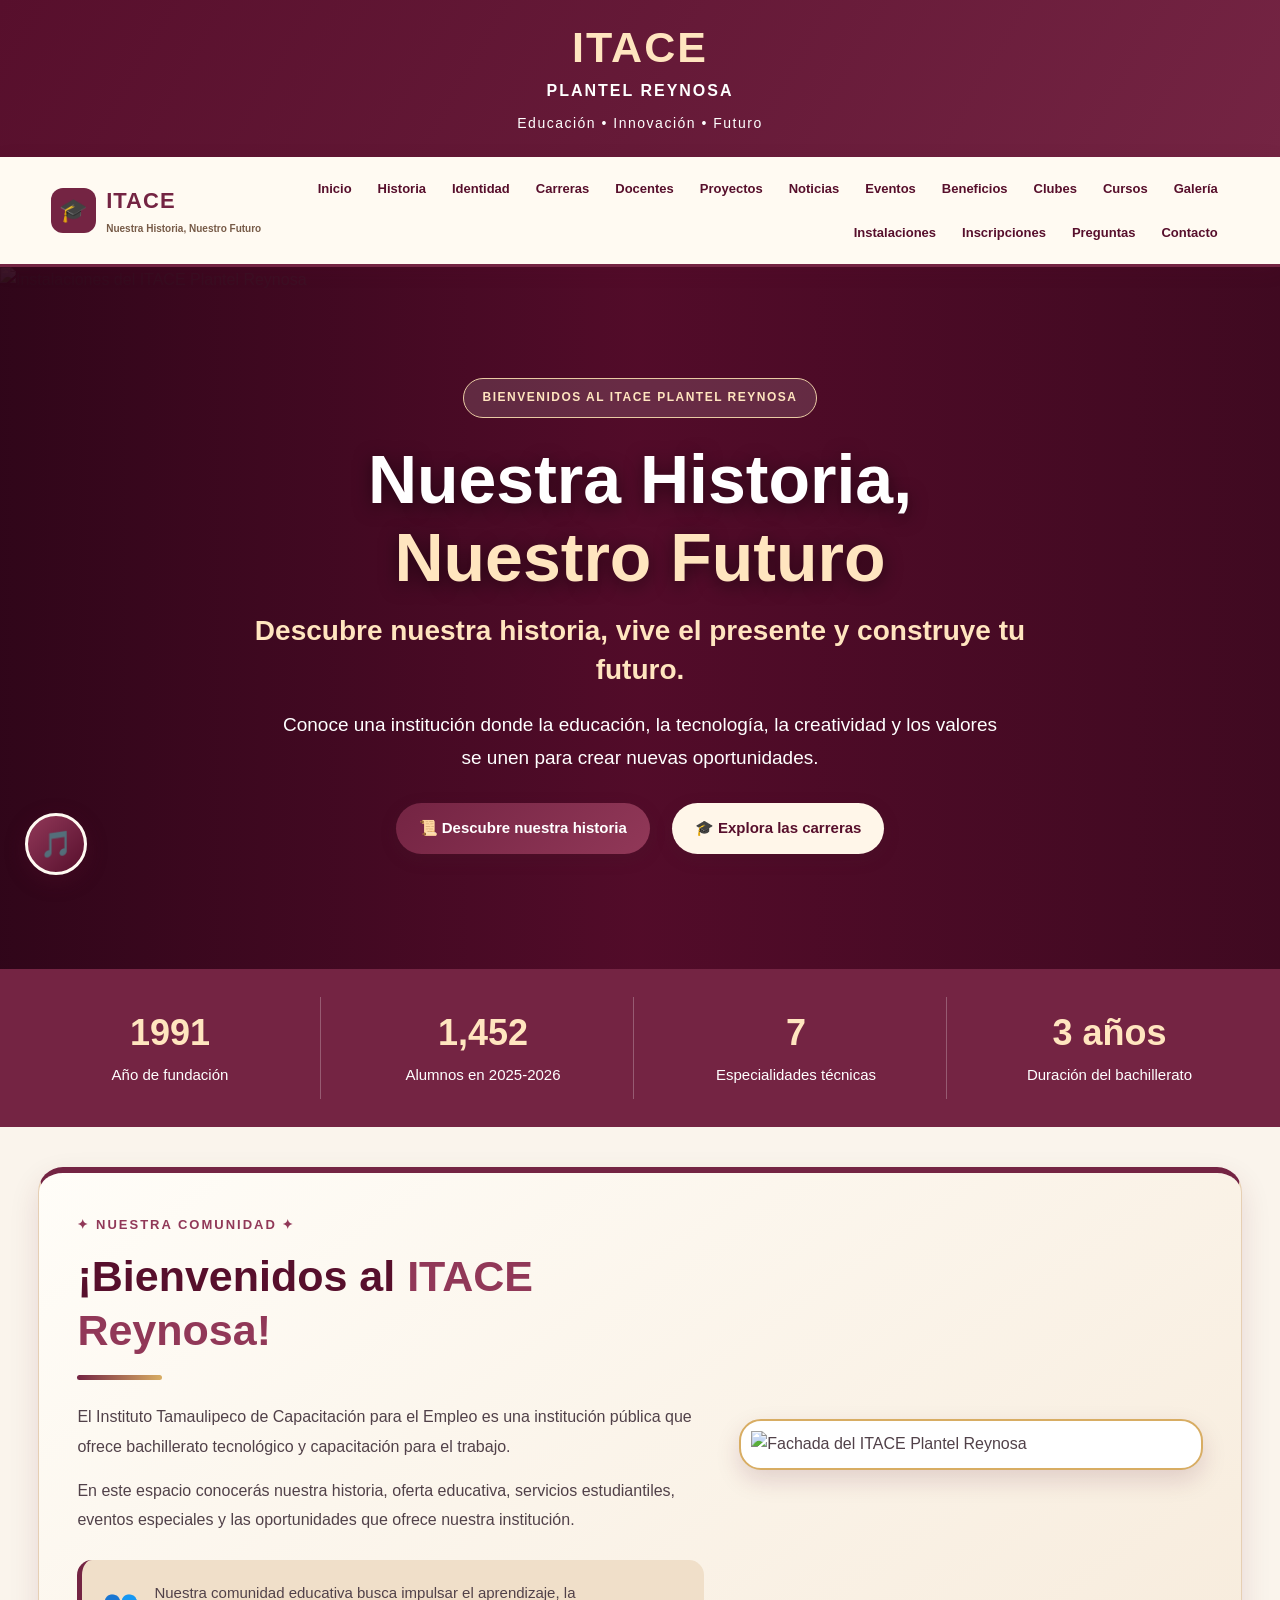
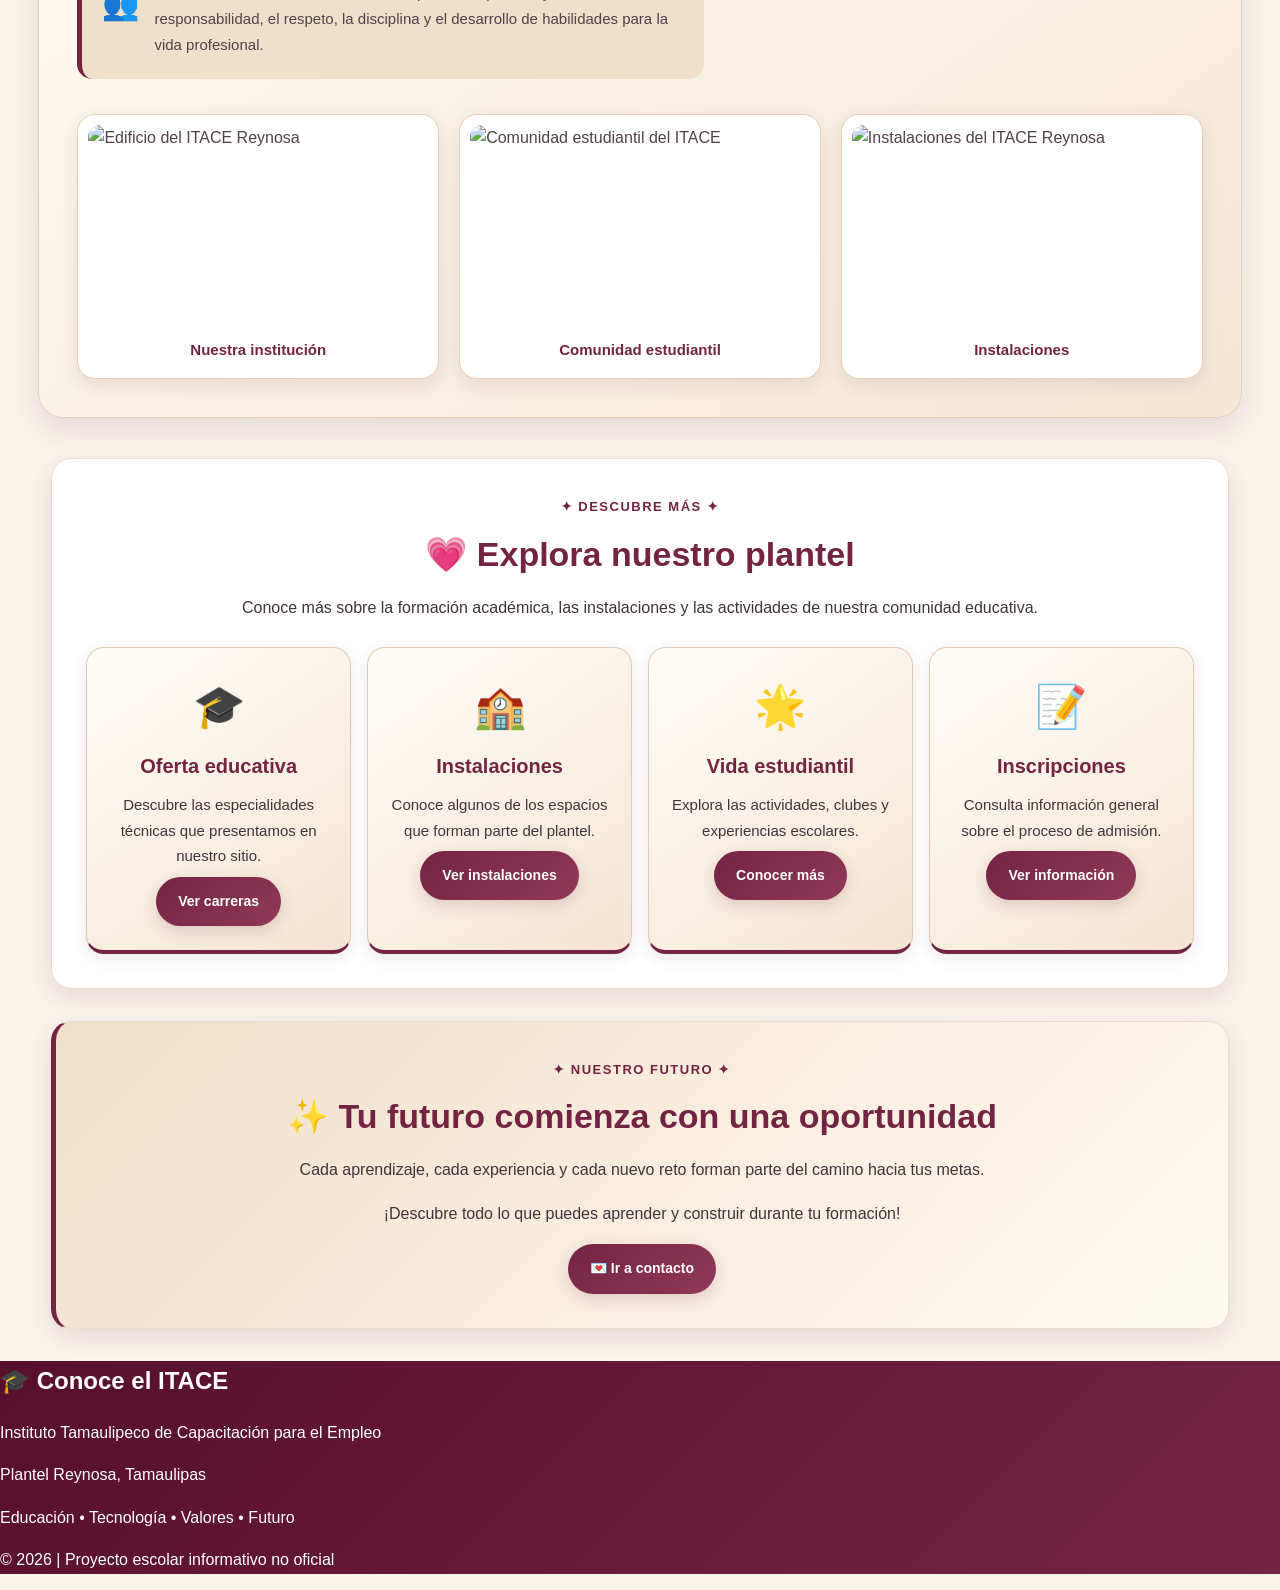
==== index.html @ c3267d60 "Se agregaron noticias actuales como exhibicion de la banda de guerra y danza,se agregaron en tarjera" ====
<!DOCTYPE html>
<html lang="es">

<head>
    <meta charset="UTF-8">
    <meta name="viewport" content="width=device-width, initial-scale=1.0">
    <title>Inicio | ITACE Plantel Reynosa</title>
    <link rel="stylesheet" href="css/style.css">
</head>

<body>

<!-- ENCABEZADO -->
<header class="encabezado">
    <div class="marca">
        <span class="logo-texto">ITACE</span>
        <span>PLANTEL REYNOSA</span>
    </div>

    <p>Educación • Innovación • Futuro</p>
</header>

<!-- MENÚ DE NAVEGACIÓN -->
<nav class="menu-principal" aria-label="Menú principal">

    <a href="index.html#inicio" class="marca-itace">
        <span class="marca-icono">🎓</span>
        <span class="marca-texto">
            <strong>ITACE</strong>
            <small>Nuestra Historia, Nuestro Futuro</small>
        </span>
    </a>

    <button
        class="menu-hamburguesa"
        id="menuHamburguesa"
        type="button"
        aria-label="Abrir menú"
        aria-controls="enlacesMenu"
        aria-expanded="false">
        ☰
    </button>

    <div class="enlaces-menu" id="enlacesMenu">
        <a href="index.html#inicio">Inicio</a>
        <a href="paginas/conocenos.html#historia">Historia</a>
        <a href="paginas/identidad.html#identidad">Identidad</a>
        <a href="paginas/oferta-educativa.html#carreras">Carreras</a>
        <a href="paginas/docentes.html#docentes">Docentes</a>
        <a href="paginas/proyectos.html#proyectos">Proyectos</a>
        <a href="paginas/noticias.html#noticias">Noticias</a>
        <a href="paginas/eventos.html#eventos">Eventos</a>
        <a href="paginas/vida-estudiantil.html#beneficios">Beneficios</a>
        <a href="paginas/vida-estudiantil.html#clubes">Clubes</a>
        <a href="paginas/vida-estudiantil.html#cursos">Cursos</a>
        <a href="paginas/galeria.html#galeria">Galería</a>
        <a href="paginas/instalaciones.html#instalaciones">Instalaciones</a>
        <a href="paginas/admisiones.html#inscripciones">Inscripciones</a>
        <a href="paginas/preguntas.html#preguntas">Preguntas</a>
        <a href="paginas/contacto.html#contacto">Contacto</a>
    </div>
</nav>

<main>

<!-- PORTADA PRINCIPAL -->
<section class="portada" id="inicio">

    <img
        src="img/foto1.jpg"
        alt="Instalaciones del ITACE Plantel Reynosa"
        class="imagen-portada">

    <div class="portada-contenido">

        <span class="etiqueta">
            BIENVENIDOS AL ITACE PLANTEL REYNOSA
        </span>

        <h1>
            Nuestra Historia,
            <span>Nuestro Futuro</span>
        </h1>

        <h2>
            Descubre nuestra historia, vive el presente
            y construye tu futuro.
        </h2>

        <p>
            Conoce una institución donde la educación,
            la tecnología, la creatividad y los valores
            se unen para crear nuevas oportunidades.
        </p>

        <div class="botones-portada">
            <a
                href="paginas/conocenos.html#historia"
                class="boton">
                📜 Descubre nuestra historia
            </a>

            <a
                href="paginas/oferta-educativa.html#carreras"
                class="boton boton-claro">
                🎓 Explora las carreras
            </a>
        </div>

    </div>
</section>

<!-- ESTADÍSTICAS -->
<div class="estadisticas">

    <div>
        <h2>1991</h2>
        <p>Año de fundación</p>
    </div>

    <div>
        <h2>1,452</h2>
        <p>Alumnos en 2025-2026</p>
    </div>

    <div>
        <h2>7</h2>
        <p>Especialidades técnicas</p>
    </div>

    <div>
        <h2>3 años</h2>
        <p>Duración del bachillerato</p>
    </div>

</div>

<!-- BIENVENIDA -->
<section class="bienvenida-itace" id="bienvenida">

    <div class="bienvenida-contenedor">

        <div class="bienvenida-texto">

            <span class="bienvenida-etiqueta">
                ✦ NUESTRA COMUNIDAD ✦
            </span>

            <h2>
                ¡Bienvenidos al
                <span>ITACE Reynosa!</span>
            </h2>

            <div class="bienvenida-linea"></div>

            <p>
                El Instituto Tamaulipeco de Capacitación
                para el Empleo es una institución pública
                que ofrece bachillerato tecnológico y
                capacitación para el trabajo.
            </p>

            <p>
                En este espacio conocerás nuestra historia,
                oferta educativa, servicios estudiantiles,
                eventos especiales y las oportunidades
                que ofrece nuestra institución.
            </p>

            <div class="bienvenida-mensaje">
                <span class="bienvenida-icono">👥</span>

                <p>
                    Nuestra comunidad educativa busca impulsar
                    el aprendizaje, la responsabilidad, el respeto,
                    la disciplina y el desarrollo de habilidades
                    para la vida profesional.
                </p>
            </div>

        </div>

        <div class="bienvenida-imagen-principal">
            <img
                src="img/itace-fachada.jpg"
                alt="Fachada del ITACE Plantel Reynosa">
        </div>

    </div>

    <!-- GALERÍA DE BIENVENIDA -->
    <div class="bienvenida-galeria">

        <div class="bienvenida-foto">
            <img
                src="img/itace-fachada.jpg"
                alt="Edificio del ITACE Reynosa">

            <span>Nuestra institución</span>
        </div>

        <div class="bienvenida-foto">
            <img
                src="img/itace-comunidad.jpg"
                alt="Comunidad estudiantil del ITACE">

            <span>Comunidad estudiantil</span>
        </div>

        <div class="bienvenida-foto">
            <img
                src="img/itace-instalaciones.jpg"
                alt="Instalaciones del ITACE Reynosa">

            <span>Instalaciones</span>
        </div>

    </div>

</section>

<!-- EXPLORA EL ITACE -->
<section class="seccion inicio-explorar" id="explorar">

    <span class="subtitulo">
        ✦ DESCUBRE MÁS ✦
    </span>

    <h2>💗 Explora nuestro plantel</h2>

    <p>
        Conoce más sobre la formación académica,
        las instalaciones y las actividades
        de nuestra comunidad educativa.
    </p>

    <div class="inicio-explorar-grid">

        <!-- OFERTA EDUCATIVA -->
        <article class="inicio-explorar-card">

            <div class="inicio-explorar-icono">🎓</div>

            <h3>Oferta educativa</h3>

            <p>
                Descubre las especialidades técnicas
                que presentamos en nuestro sitio.
            </p>

            <a
                href="paginas/oferta-educativa.html#carreras"
                class="boton-principal">
                Ver carreras
            </a>

        </article>

        <!-- INSTALACIONES -->
        <article class="inicio-explorar-card">

            <div class="inicio-explorar-icono">🏫</div>

            <h3>Instalaciones</h3>

            <p>
                Conoce algunos de los espacios
                que forman parte del plantel.
            </p>

            <a
                href="paginas/instalaciones.html#instalaciones"
                class="boton-principal">
                Ver instalaciones
            </a>

        </article>

        <!-- VIDA ESTUDIANTIL -->
        <article class="inicio-explorar-card">

            <div class="inicio-explorar-icono">🌟</div>

            <h3>Vida estudiantil</h3>

            <p>
                Explora las actividades,
                clubes y experiencias escolares.
            </p>

            <a
                href="paginas/vida-estudiantil.html#clubes"
                class="boton-principal">
                Conocer más
            </a>

        </article>

        <!-- INSCRIPCIONES -->
        <article class="inicio-explorar-card">

            <div class="inicio-explorar-icono">📝</div>

            <h3>Inscripciones</h3>

            <p>
                Consulta información general
                sobre el proceso de admisión.
            </p>

            <a
                href="paginas/admisiones.html#inscripciones"
                class="boton-principal">
                Ver información
            </a>

        </article>

    </div>
</section>

<!-- MENSAJE FINAL -->
<section class="seccion inicio-mensaje">

    <span class="subtitulo">
        ✦ NUESTRO FUTURO ✦
    </span>

    <h2>✨ Tu futuro comienza con una oportunidad</h2>

    <p>
        Cada aprendizaje, cada experiencia
        y cada nuevo reto forman parte
        del camino hacia tus metas.
    </p>

    <p>
        ¡Descubre todo lo que puedes aprender
        y construir durante tu formación!
    </p>

    <a
        href="paginas/contacto.html#contacto"
        class="boton-principal">
        💌 Ir a contacto
    </a>

</section>

</main>

<!-- PIE DE PÁGINA -->
<footer>

    <h2>🎓 Conoce el ITACE</h2>

    <p>
        Instituto Tamaulipeco de Capacitación
        para el Empleo
    </p>

    <p>Plantel Reynosa, Tamaulipas</p>

    <p>Educación • Tecnología • Valores • Futuro</p>

    <p>
        © 2026 | Proyecto escolar informativo no oficial
    </p>

</footer>

<!-- BOTÓN PARA VOLVER ARRIBA -->
<button
    id="volverArriba"
    class="oculto"
    type="button"
    aria-label="Volver al inicio de la página"
    title="Volver arriba">
    ↑
</button>

<!-- JAVASCRIPT -->
<script src="js/script.js" defer></script>


<!-- =====================================
     BOTÓN DE MÚSICA
===================================== -->

<div class="reproductor-itace">

    <audio id="musicaFondo" loop>
        <source src="audio/musica-itace.mp3" type="audio/mpeg">
        Tu navegador no soporta audio.
    </audio>

    <button
        id="botonMusica"
        class="boton-musica"
        type="button"
        aria-label="Reproducir música"
        aria-pressed="false"
        title="Reproducir música">
        🎵
    </button>

</div>
</body>
</html>
---- css/style.css ----
/* ==========================================
   1. COLORES Y CONFIGURACIÓN GENERAL
========================================== */
:root {
    --guinda: #742443;
    --guinda-oscuro: #570f2c;
    --guinda-claro: #913858;
    --beige: #f0dfc9;
    --beige-claro: #fff6e9;
    --crema: #fffaf2;
    /* Variables conservadas por compatibilidad */
    --rosa: #913858;
    --rosa-claro: #fff6e9;
    --dorado: #d8ad63;
    --fondo: #faf4ec;
    --texto: #40343a;
    --texto-suave: #594b50;
    --blanco: #ffffff;
    --sombra: 0 8px 24px #570f2c1f;
    --radio: 20px;
}
*,
*::before,
*::after {
    box-sizing: border-box;
}
html {
    scroll-behavior: smooth;
    scroll-padding-top: 100px;
}
body {
    margin: 0;
    font-family: "Segoe UI", Arial, sans-serif;
    background: var(--fondo);
    color: var(--texto);
    overflow-x: hidden;
    line-height: 1.65;
}
img,
video,
iframe {
    max-width: 100%;
}
img {
    height: auto;
}
a {
    transition: 0.3s ease;
}
button,
input,
select,
textarea {
    font-family: inherit;
}
a:focus-visible,
button:focus-visible,
input:focus-visible {
    outline: 3px solid var(--guinda-claro);
    outline-offset: 3px;
}
/* ==========================================
   2. ENCABEZADO PRINCIPAL
========================================= */
.encabezado {
    padding: 22px 20px;
    background: linear-gradient(
        120deg,
        var(--guinda-oscuro),
        var(--guinda)
    );
    color: var(--blanco);
    text-align: center;
}
.marca {
    display: flex;
    flex-direction: column;
    align-items: center;
    gap: 4px;
    font-weight: bold;
    letter-spacing: 2px;
}
.logo-texto {
    color: #ffe5bf;
    font-size: clamp(34px, 4vw, 43px);
    line-height: 1.2;
}
.encabezado p {
    margin: 8px 0 0;
    color: #ffffff;
    font-size: 14px;
    letter-spacing: 1.5px;
}
/* ==========================================
   3. MENÚ DE NAVEGACIÓN
========================================== */
.menu-principal {
    position: sticky;
    top: 0;
    z-index: 1000;
    display: flex;
    align-items: center;
    justify-content: space-between;
    gap: 18px;
    width: 100%;
    padding: 12px 4%;
    background: #fffaf2fa;
    border-bottom: 3px solid var(--guinda);
    box-shadow: 0 4px 18px #570f2c1f;
}
/* ==========================================
   4. LOGOTIPO Y NOMBRE DEL PLANTEL
========================================== */
.marca-itace {
    display: flex;
    align-items: center;
    gap: 10px;
    flex-shrink: 0;
    text-decoration: none;
}
.marca-icono {
    display: flex;
    align-items: center;
    justify-content: center;
    width: 45px;
    height: 45px;
    background: var(--guinda);
    border-radius: 12px;
    color: white;
    font-size: 23px;
}
.marca-texto {
    display: flex;
    flex-direction: column;
    gap: 2px;
}
.marca-texto strong {
    color: var(--guinda);
    font-size: 22px;
    letter-spacing: 1px;
}
.marca-texto small {
    color: #775b48;
    font-size: 10px;
    font-weight: bold;
}
/* ==========================================
   5. ENLACES DEL MENÚ
========================================== */
.enlaces-menu {
    display: flex;
    align-items: center;
    justify-content: flex-end;
    flex-wrap: wrap;
    gap: 4px;
}
.enlaces-menu a {
    display: inline-block;
    padding: 9px 11px;
    color: var(--guinda-oscuro);
    font-size: 13px;
    font-weight: 600;
    text-decoration: none;
    border-radius: 25px;
    transition:
        background 0.3s ease,
        color 0.3s ease,
        transform 0.3s ease;
}
.enlaces-menu a:hover,
.enlaces-menu a:focus-visible {
    background: var(--guinda);
    color: white;
    transform: translateY(-2px);
}
/* ==========================================
   6. BOTÓN HAMBURGUESA
========================================== */
.menu-hamburguesa {
    display: none;
    padding: 10px 14px;
    background: var(--guinda);
    color: white;
    border: none;
    border-radius: 10px;
    font-size: 24px;
    cursor: pointer;
}
.menu-hamburguesa:hover {
    background: var(--guinda-oscuro);
}
/* ==========================================
   7. PORTADA PRINCIPAL
========================================== */
.portada {
    position: relative;
    display: flex;
    align-items: center;
    justify-content: center;
    width: 100%;
    min-height: 78vh;
    padding: 75px 25px;
    background: var(--guinda-oscuro);
    overflow: hidden;
}
/* IMAGEN DE FONDO */
.portada .imagen-portada {
    position: absolute;
    inset: 0;
    width: 100%;
    height: 100%;
    object-fit: cover;
    object-position: center;
    filter: brightness(0.85);
    transition: transform 6s ease;
}
.portada:hover .imagen-portada {
    transform: scale(1.04);
}
/* CAPA OSCURA PARA LEER LOS TEXTOS */
.portada::after {
    content: "";
    position: absolute;
    inset: 0;
    z-index: 1;
    background: linear-gradient(
        90deg,
        #2d0518eb,
        #500a28b8,
        #2d05188c
    );
}
/* CONTENIDO DE LA PORTADA */
.portada .portada-contenido {
    position: relative;
    z-index: 2;
    width: 100%;
    max-width: 950px;
    margin: 0 auto;
    text-align: center;
    color: white;
}
/* ETIQUETA DE BIENVENIDA */
.portada .etiqueta {
    display: inline-block;
    padding: 9px 19px;
    background: #ffffff21;
    color: #ffe5bf;
    border: 1px solid #e9cba4;
    border-radius: 25px;
    font-size: 12px;
    font-weight: bold;
    letter-spacing: 1.5px;
}
/* TÍTULO PRINCIPAL */
.portada h1 {
    max-width: 900px;
    margin: 22px auto 15px;
    color: white;
    font-size: clamp(34px, 5.5vw, 68px);
    line-height: 1.15;
    text-shadow: 0 4px 18px #00000080;
}
.portada h1 span {
    display: block;
    color: #ffe5bf;
}
/* SUBTÍTULO */
.portada h2 {
    max-width: 780px;
    margin: 12px auto 18px;
    color: #ffe5bf;
    font-size: clamp(19px, 2.5vw, 28px);
    line-height: 1.4;
}
/* DESCRIPCIÓN */
.portada p {
    max-width: 720px;
    margin: 0 auto 25px;
    color: #ffffff;
    font-size: clamp(16px, 1.6vw, 19px);
    line-height: 1.75;
}
/* ==========================================
   8. BOTONES DE LA PORTADA
========================================== */
.botones-portada {
    display: flex;
    align-items: center;
    justify-content: center;
    flex-wrap: wrap;
    gap: 14px;
}
.boton {
    display: inline-block;
    padding: 13px 23px;
    margin: 4px;
    background: linear-gradient(
        135deg,
        var(--guinda),
        var(--guinda-claro)
    );
    color: white;
    font-size: 15px;
    font-weight: bold;
    text-decoration: none;
    border-radius: 30px;
    box-shadow: 0 5px 15px #491a2a40;
    transition: 0.3s ease;
}
.boton:hover {
    transform: translateY(-4px);
    box-shadow: 0 9px 22px #491a2a59;
}
/* BOTÓN CLARO */
.boton-claro {
    background: var(--beige-claro);
    color: var(--guinda-oscuro);
}
.boton-claro:hover {
    background: #f0dfc9;
}
/* BOTÓN OSCURO */
.boton-oscuro {
    background: var(--guinda-oscuro);
    color: white;
}
/* ==========================================
   9. BOTÓN PRINCIPAL DE OTRAS PÁGINAS
========================================== */
.boton-principal {
    display: inline-flex;
    align-items: center;
    justify-content: center;
    gap: 8px;
    padding: 13px 22px;
    background: linear-gradient(
        135deg,
        var(--guinda),
        var(--guinda-claro)
    );
    color: white;
    font-size: 14px;
    font-weight: bold;
    text-decoration: none;
    border: none;
    border-radius: 28px;
    cursor: pointer;
    box-shadow: 0 5px 15px #7424432e;
    transition: 0.3s ease;
}
.boton-principal:hover {
    background: var(--guinda-oscuro);
    color: white;
    transform: translateY(-3px);
}
/* ==========================================
   10. ESTADÍSTICAS DEL PLANTEL
========================================== */
.estadisticas {
    display: grid;
    grid-template-columns: repeat(4, minmax(0, 1fr));
    gap: 12px;
    padding: 28px 20px;
    background: var(--guinda);
    color: white;
    text-align: center;
}
.estadisticas > div {
    padding: 12px 16px;
    border-right: 1px solid #ffffff40;
}
.estadisticas > div:last-child {
    border-right: none;
}
.estadisticas h2 {
    margin: 0 0 5px;
    color: #ffe5bf;
    font-size: 36px;
}
.estadisticas p {
    margin: 0;
    color: white;
    font-size: 15px;
    line-height: 1.6;
}
/* ==========================================
   11. DISEÑO GENERAL DE SECCIONES
========================================== */
.seccion {
    width: 92%;
    max-width: 1200px;
    margin: 32px auto;
    padding: 34px;
    background: white;
    border: 1px solid #ebdccb;
    border-radius: var(--radio);
    box-shadow: var(--sombra);
    scroll-margin-top: 110px;
}
.seccion h2 {
    margin: 12px 0 18px;
    color: var(--guinda);
    font-size: clamp(26px, 3vw, 34px);
    line-height: 1.3;
}
.seccion h3 {
    color: var(--guinda-oscuro);
}
.seccion p {
    color: var(--texto);
    font-size: 16px;
    line-height: 1.75;
}
/* ETIQUETAS SUPERIORES */
.subtitulo {
    color: var(--guinda);
    font-size: 13px;
    font-weight: bold;
    letter-spacing: 1.5px;
}
/* ==========================================
   12. SECCIÓN DE BIENVENIDA
========================================== */
.bienvenida {
    border-top: 5px solid var(--guinda);
}
.bienvenida h2 {
    text-align: center;
}
.bienvenida > .subtitulo {
    display: block;
    text-align: center;
}
.bienvenida > p {
    max-width: 950px;
    margin: 12px auto;
}

/* ==========================================
   BIENVENIDA ITACE REYNOSA
   DISEÑO CORREGIDO SEGÚN HTML
========================================== */
/* CONTENEDOR PRINCIPAL */
.bienvenida-itace {
    width: 94%;
    max-width: 1250px;
    margin: 40px auto;
    padding: 38px;
    background: linear-gradient(
        145deg,
        #fffdf8,
        #f5e7d5
    );
    border: 1px solid #e6cfb3;
    border-top: 6px solid #742443;
    border-radius: 25px;
    box-shadow: 0 12px 30px #570f2c1f;
}
/* TEXTO E IMAGEN PRINCIPAL */
.bienvenida-contenedor {
    display: grid;
    grid-template-columns: 1.15fr 0.85fr;
    align-items: center;
    gap: 35px;
}
/* COLUMNA DE TEXTO */
.bienvenida-texto {
    min-width: 0;
}
/* ETIQUETA */
.bienvenida-etiqueta {
    display: inline-block;
    margin-bottom: 15px;
    color: #913858;
    font-size: 13px;
    font-weight: bold;
    letter-spacing: 2px;
}
/* TÍTULO */
.bienvenida-texto h2 {
    margin: 0 0 18px;
    color: #570f2c;
    font-size: clamp(29px, 3.5vw, 43px);
    line-height: 1.25;
}
.bienvenida-texto h2 span {
    color: #913858;
}
/* LÍNEA DECORATIVA */
.bienvenida-linea {
    width: 85px;
    height: 5px;
    margin-bottom: 22px;
    background: linear-gradient(
        90deg,
        #742443,
        #d8ad63
    );
    border-radius: 20px;
}
/* PÁRRAFOS */
.bienvenida-texto > p {
    margin: 14px 0;
    color: #514149;
    font-size: 16px;
    line-height: 1.85;
}
/* MENSAJE DE LA COMUNIDAD */
.bienvenida-mensaje {
    display: flex;
    align-items: flex-start;
    gap: 15px;
    margin-top: 25px;
    padding: 20px;
    background: #f0dfc9;
    border-left: 5px solid #742443;
    border-radius: 15px;
}
.bienvenida-icono {
    flex-shrink: 0;
    font-size: 30px;
}
.bienvenida-mensaje p {
    margin: 0;
    color: #514149;
    font-size: 15px;
    line-height: 1.75;
}
/* IMAGEN PRINCIPAL */
.bienvenida-imagen-principal {
    min-width: 0;
    padding: 10px;
    background: white;
    border: 2px solid #d8ad63;
    border-radius: 22px;
    overflow: hidden;
    box-shadow: 0 10px 25px #570f2c26;
}#570f2c26
.bienvenida-imagen-principal img {
    display: block;
    width: 100%;
    height: 390px;
    object-fit: cover;
    border-radius: 14px;
}
/* GALERÍA INFERIOR */
.bienvenida-galeria {
    display: grid;
    grid-template-columns: repeat(3, minmax(0, 1fr));
    gap: 20px;
    margin-top: 35px;
}
/* TARJETAS DE FOTOGRAFÍAS */
.bienvenida-foto {
    min-width: 0;
    padding: 10px;
    background: #ffffff;
    border: 1px solid #e5cfb4;
    border-radius: 18px;
    overflow: hidden;
    box-shadow: 0 6px 18px #570f2c1a;
    transition:#570f2c1a
        transform 0.3s ease,
        box-shadow 0.3s ease;
}
.bienvenida-foto:hover {
    transform: translateY(-5px);
    box-shadow: 0 12px 25px #570f2c2e;
}
/* IMÁGENES DE LA GALERÍA */
.bienvenida-foto img {
    display: block;
    width: 100%;
    height: 200px;
    object-fit: cover;
    border-radius: 12px;
}
/* NOMBRE DE CADA FOTOGRAFÍA */
.bienvenida-foto span {
    display: block;
    padding: 13px 5px 6px;
    color: #742443;
    font-size: 15px;
    font-weight: bold;
    text-align: center;
}
/* TABLETAS */
@media (max-width: 900px) {
    .bienvenida-itace {
        padding: 28px;
    }
    .bienvenida-contenedor {
        grid-template-columns: 1fr;
        gap: 25px;
    }
    .bienvenida-imagen-principal img {
        height: 320px;
    }
    .bienvenida-galeria {
        grid-template-columns: repeat(2, minmax(0, 1fr));
    }
}
/* CELULARES */
@media (max-width: 600px) {
    .bienvenida-itace {
        width: 95%;
        margin: 22px auto;
        padding: 23px 17px;
    }
    .bienvenida-texto h2 {
        font-size: 29px;
    }
    .bienvenida-texto > p {
        font-size: 15px;
    }
    .bienvenida-mensaje {
        padding: 15px;
    }
    .bienvenida-imagen-principal img {
        height: 240px;
    }
   .bienvenida-galeria {
        grid-template-columns: 1fr;
        gap: 16px;
    }
    .bienvenida-foto img {
        height: 220px;
    }
}
@media (prefers-reduced-motion: reduce) {
    .bienvenida-foto {
        transition: none;
    }
    .bienvenida-foto:hover {
        transform: none;
    }
}
/* ==========================================
   13. GALERÍA DE BIENVENIDA
========================================== */
.galeria {
    display: grid;
    grid-template-columns: repeat(2, minmax(0, 1fr));
    gap: 18px;
    margin-top: 25px;
}
.galeria img {
    display: block;
    width: 100%;
    height: 250px;
    object-fit: cover;
    border-radius: 16px;
    box-shadow: 0 5px 16px #570f2c26;
    transition: 0.35s ease;
}
.galeria img:hover {
    transform: scale(1.025);
    box-shadow: 0 10px 24px #570f2c38;
}
/* ==========================================
   14. TARJETAS PARA EXPLORAR EL ITACE
========================================== */
.inicio-explorar {
    text-align: center;
}
.inicio-explorar-grid {
    display: grid;
    grid-template-columns: repeat(4, minmax(0, 1fr));
    gap: 16px;
    margin-top: 25px;
}
.inicio-explorar-card {
    min-width: 0;
    padding: 24px 18px;
    background: linear-gradient(
        145deg,
        #fffdf8,
        #f4e5d2
    );
    border: 1px solid #e4cbb0;
    border-bottom: 4px solid var(--guinda);
    border-radius: 18px;
    box-shadow: 0 5px 16px #570f2c1a;
    transition: 0.3s ease;
}
.inicio-explorar-card:hover {
    transform: translateY(-5px);
    box-shadow: 0 12px 25px #570f2c2e;
}
.inicio-explorar-icono {
    font-size: 42px;
}
.inicio-explorar-card h3 {
    margin: 12px 0;
    color: var(--guinda);
    font-size: 20px;
}
.inicio-explorar-card p {
    margin: 8px 0;
    color: var(--texto);
    font-size: 15px;
    line-height: 1.7;
}
/* ==========================================
   15. MENSAJE FINAL DEL INICIO
========================================== */
.inicio-mensaje {
    text-align: center;
    background: linear-gradient(
        135deg,
        #f1dfc9,
        #fffaf2
    );
    border-left: 5px solid var(--guinda);
}
.inicio-mensaje p {
    max-width: 800px;
    margin-left: auto;
    margin-right: auto;
}
/* ==========================================
   16. DISEÑO PARA TABLETAS
========================================== */
@media (max-width: 1050px) {
    .menu-principal {
        flex-wrap: wrap;
        padding: 12px 5%;
    }
    .menu-hamburguesa {
        display: block;
    }
    .enlaces-menu {
        display: none;
        flex-direction: column;
        align-items: stretch;
        width: 100%;
        max-height: calc(100dvh - 90px);
        overflow-y: auto;
        gap: 5px;
        padding: 10px 0;
    }
    .enlaces-menu.activo {
        display: flex;
    }
    .enlaces-menu a {
        display: block;
        padding: 12px 18px;
        border-radius: 10px;
    }
    .enlaces-menu a:hover {
        transform: none;
    }
}
@media (max-width: 900px) {
    .estadisticas {
        grid-template-columns: repeat(2, minmax(0, 1fr));
    }
    .inicio-explorar-grid {
        grid-template-columns: repeat(2, minmax(0, 1fr));
    }
    .seccion {
        width: 94%;
        padding: 28px;
    }
}
/* ==========================================
   17. DISEÑO PARA CELULARES
========================================== */
@media (max-width: 650px) {
    .encabezado {
        padding: 18px 12px;
    }
    .logo-texto {
        font-size: 34px;
    }
    .encabezado p {
        font-size: 12px;
        letter-spacing: 1px;
    }
    .marca-texto strong {
        font-size: 19px;
    }
    .marca-texto small {
        font-size: 9px;
    }
    .marca-icono {
        width: 40px;
        height: 40px;
    }
    .portada {
        min-height: 70vh;
        padding: 60px 18px;
    }
    .portada h1 {
        font-size: clamp(30px, 8vw, 43px);
    }
    .portada h2 {
        font-size: 19px;
    }
    .portada p {
        font-size: 16px;
    }
    .portada .etiqueta {
        font-size: 11px;
        letter-spacing: 1px;
    }
    .botones-portada {
        flex-direction: column;
    }
    .botones-portada .boton {
        width: 100%;
        max-width: 320px;
    }
    .estadisticas {
        padding: 20px 12px;
    }
    .estadisticas > div {
        padding: 12px 8px;
        border-right: none;
    }
    .estadisticas h2 {
        font-size: 29px;
    }
    .estadisticas p {
        font-size: 13px;
    }
    .seccion {
        width: 95%;
        margin: 22px auto;
        padding: 23px 17px;
    }
    .seccion h2 {
        font-size: 26px;
    }
    .seccion p {
        font-size: 15px;
        line-height: 1.75;
    }
    .galeria,
    .inicio-explorar-grid {
        grid-template-columns: 1fr;
    }
    .galeria img {
        height: 220px;
    }
    .inicio-explorar-card {
        padding: 23px 18px;
    }
    .boton {
        font-size: 14px;
        padding: 12px 18px;
    }
}
/* ==========================================
   18. ACCESIBILIDAD
========================================== */
@media (prefers-reduced-motion: reduce) {*,*::before, *::after {
        scroll-behavior: auto !important;
        animation-duration: 0.01ms !important;
        transition-duration: 0.01ms !important;
    }
}
/* ==========================================
   19. HISTORIA - ESTILO ARCHIVO ANTIGUO
========================================== */
#historia.historia-antigua {
    position: relative;
    overflow: hidden;
    padding: 38px 34px;
    background:
        radial-gradient(circle at 15% 15%,
            #8b5b271a, transparent 45%),
        linear-gradient(135deg,
            #fff4d7, #efd8a9, #f9e8c2);
    border: 6px double #a77943;
    border-radius: 18px;
    box-shadow:
        inset 0 0 35px #754a1f1f,
        0 12px 28px #4b2a1226;
}
#historia.historia-antigua::before {
    content: none;
}
/* ENCABEZADO HISTÓRICO */
#historia .historia-encabezado {
    text-align: center;
    margin-bottom: 25px;
}
#historia .historia-decoracion {
    display: block;
    margin-bottom: 10px;
    color: #95632d;
    font-size: 26px;
}
#historia .historia-etiqueta {
    display: block;
    color: #805020;
    font-size: 12px;
    font-weight: bold;
    letter-spacing: 2px;
}
#historia .historia-encabezado h2 {
    margin: 12px 0;
    color: #683c24;
    font-family: Georgia, serif;
    font-size: clamp(29px, 4vw, 44px);
}
#historia .historia-frase {
    text-align: center;
    font-style: italic;
}
#historia p {
    color: #593c28;
    font-family: Georgia, serif;
    font-size: 16px;
    line-height: 1.8;
}
/* INTRODUCCIÓN */
#historia .historia-introduccion {
    max-width: 1000px;
    margin: 0 auto 28px;
    padding: 25px;
    background: #fff9e5bf;
    border: 1px solid #c9a875;
    border-radius: 12px;
}
#historia .historia-introduccion h3 {
    margin: 0 0 14px;
    color: #754323;
    font-family: Georgia, serif;
    font-size: 25px;
}
#historia .historia-introduccion p {
    margin: 10px 0;
}
/* FOTOGRAFÍA Y CAPÍTULO */
#historia .historia-destacada {
    display: grid;
    grid-template-columns: repeat(2, minmax(0, 1fr));
    align-items: center;
    gap: 28px;
    margin-bottom: 32px;
}
#historia .historia-foto-principal {
    margin: 0;
    padding: 12px;
    background: #fff6df;
    border: 4px double #a77943;
    box-shadow: 0 8px 22px #5b3a192e;
}
#historia .historia-foto-principal img {
    display: block;
    width: 100%;
    max-height: 420px;
    object-fit: contain;
}
#historia figcaption {
    margin-top: 10px;
    color: #754323;
    font-family: Georgia, serif;
    font-size: 13px;
    font-style: italic;
    text-align: center;
}
#historia .historia-capitulo span {
    color: #805020;
    font-weight: bold;
    font-size: 13px;
    letter-spacing: 1.5px;
}
#historia .historia-capitulo h3 {
    margin: 8px 0 12px;
    color: #754323;
    font-family: Georgia, serif;
    font-size: clamp(42px, 6vw, 78px);
}
#historia .historia-capitulo p {
    margin: 10px 0;
}
/* ==========================================
   20. CRONOLOGÍA DEL ITACE
========================================== */
#historia .historia-cronologia {
    margin: 32px 0;
}
#historia .historia-cronologia > h3,
#historia .historia-recuerdos > h3 {
    margin: 0 0 22px;
    color: #683c24;
    font-family: Georgia, serif;
    font-size: 27px;
    text-align: center;
}
#historia .linea-tiempo-antigua {
    display: grid;
    grid-template-columns: repeat(2, minmax(0, 1fr));
    gap: 18px;
}
#historia .momento-antiguo {
    min-width: 0;
    padding: 22px;
    background: #fff9e5e0;
    border: 2px solid #c7a16c;
    border-left: 6px solid #95632d;
    border-radius: 12px;
    box-shadow: 0 5px 15px #5b3a191a;
    transition: 0.3s ease;
}
#historia .momento-antiguo:hover {
    transform: translateY(-4px);
    box-shadow: 0 10px 22px #5b3a192e;
}
#historia .momento-anio {
    display: inline-block;
    margin-bottom: 8px;
    color: #754323;
    font-family: Georgia, serif;
    font-size: 29px;
    font-weight: bold;
}
#historia .momento-antiguo h4 {
    margin: 0 0 10px;
    color: #754323;
    font-family: Georgia, serif;
    font-size: 20px;
}
#historia .momento-antiguo p {
    margin: 0;
}
/* ==========================================
   IMÁGENES EN LA LÍNEA DEL TIEMPO
========================================== */
#historia .momento-antiguo {
    overflow: hidden;
}
/* FOTOGRAFÍA HISTÓRICA */
#historia .momento-imagen {
    display: block;
    width: 100%;
    height: 210px;
    margin: 15px 0;
    object-fit: cover;
    border: 4px solid #fff6df;
    outline: 1px solid #c7a16c;
    border-radius: 12px;
    box-shadow: 0 5px 15px #570f2c26;
    transition:
        transform 0.3s ease,
        box-shadow 0.3s ease;
}
/* EFECTO AL PASAR EL CURSOR */
#historia .momento-imagen:hover {
    transform: scale(1.02);
    box-shadow: 0 9px 22px #570f2c38;
}
/* ADAPTACIÓN A CELULARES */
@media (max-width: 600px) {
    #historia .momento-imagen {
        height: 190px;
    }
}
@media (prefers-reduced-motion: reduce) {
    #historia .momento-imagen {
        transition: none;
    }
    #historia .momento-imagen:hover {
        transform: none;
    }
}
/* MOSTRAR CUATRO FECHAS INICIALMENTE */
#historia .momento-antiguo:nth-child(n+5) {
    display: none;
}
#historia .linea-tiempo-antigua.expandida
.momento-antiguo {
    display: block;
}
/* BOTÓN VER MÁS HISTORIA */
#historia .contenedor-boton-historia {
    margin-top: 25px;
    text-align: center;
}
#historia .boton-historia {
    padding: 13px 26px;
    background: linear-gradient(
        135deg, #754323, #a77943
    );
    color: #fffaf0;
    border: 2px solid #d8b77d;
    border-radius: 30px;
    font-family: Georgia, serif;
    font-size: 16px;
    font-weight: bold;
    cursor: pointer;
    box-shadow: 0 5px 15px #593c2840;
    transition: 0.3s ease;
}
#historia .boton-historia:hover {
    transform: translateY(-3px);
    box-shadow: 0 9px 20px #593c2852;
}
/* ==========================================
   21. GALERÍA HISTÓRICA
========================================== */
#historia .historia-galeria {
    display: grid;
    grid-template-columns: repeat(2, minmax(0, 1fr));
    gap: 20px;
}
#historia .historia-galeria figure {
    margin: 0;
    padding: 11px;
    background: #fff6df;
    border: 4px double #a77943;
    border-radius: 9px;
}
#historia .historia-galeria img {
    display: block;
    width: 100%;
    height: 245px;
    object-fit: cover;
    border-radius: 5px;
}
#historia .historia-pie {
    margin-top: 25px;
    color: #95632d;
    font-size: 24px;
    text-align: center;
    letter-spacing: 6px;
}
/* ==========================================
   22. IDENTIDAD INSTITUCIONAL
========================================== */
#identidad.identidad-itace {
    width: min(94%, 1250px);
    max-width: 1250px;
    margin: 28px auto 38px;
    padding: 32px 34px;
    background: linear-gradient(
        145deg, #fffaf2, #f5e8d5, #fffdf8
    );
    border: 1px solid #e6cfb3;
    border-top: 6px solid var(--guinda);
    border-radius: 22px;
    box-shadow: var(--sombra);
    scroll-margin-top: 110px;
}
#identidad * {
    box-sizing: border-box;
}
#identidad p {
    color: #40343a;
    font-size: 16px;
    line-height: 1.75;
}
#identidad h2,
#identidad h3,
#identidad h4 {
    line-height: 1.3;
}
/* ESPACIOS ENTRE BLOQUES */
#identidad .identidad-presentacion,
#identidad .identidad-mision-vision,
#identidad .identidad-valores,
#identidad .identidad-politica,
#identidad .identidad-compromiso,
#identidad .identidad-historia,
#identidad .identidad-mensaje {
    margin: 22px 0 0;
}
/* ENCABEZADO */
#identidad .identidad-encabezado {
    max-width: 920px;
    margin: 0 auto 24px;
    text-align: center;
}
#identidad .identidad-encabezado .subtitulo {
    display: inline-block;
    padding: 8px 17px;
    background: var(--guinda);
    color: white;
    border-radius: 25px;
    font-size: 12px;
    font-weight: bold;
    letter-spacing: 1.5px;
}
#identidad .identidad-encabezado h2 {
    margin: 15px 0 12px;
    color: var(--guinda-oscuro);
    font-size: clamp(27px, 3.5vw, 39px);
}
#identidad .identidad-encabezado p {
    max-width: 820px;
    margin: 8px auto;
    color: #514149;
}
/* ==========================================
   23. PRESENTACIÓN INSTITUCIONAL
========================================== */
#identidad .identidad-presentacion {
    display: grid;
    grid-template-columns: 105px minmax(0, 1fr);
    align-items: center;
    gap: 24px;
    padding: 26px 30px;
    background: linear-gradient(
        120deg, #742443, #570f2c
    );
    border: 2px solid #d8ad63;
    border-radius: 20px;
    box-shadow: 0 8px 22px #570f2c2e;
}
#identidad .identidad-presentacion-icono {
    display: flex;
    align-items: center;
    justify-content: center;
    width: 95px;
    height: 95px;
    background: #fff1dc;
    border: 3px solid #d8ad63;
    border-radius: 22px;
    font-size: 48px;
}
#identidad .identidad-presentacion-texto {
    min-width: 0;
}
#identidad .identidad-presentacion-texto span {
    display: block;
    margin-bottom: 8px;
    color: #ffe1a3;
    font-size: 12px;
    font-weight: bold;
    letter-spacing: 1.5px;
}
#identidad .identidad-presentacion h3 {
    margin: 0 0 10px;
    color: white;
    font-size: clamp(22px, 2.7vw, 29px);
}
#identidad .identidad-presentacion p {
    margin: 8px 0;
    color: white;
    font-size: 16px;
}
/* ==========================================
   24. MISIÓN Y VISIÓN
========================================== */
#identidad .identidad-mision-vision {
    display: block;
    padding: 26px;
    background: #fffdf8;
    border: 1px solid #ead7be;
    border-radius: 20px;
}
#identidad .identidad-mision-vision > h3 {
    margin: 0 0 10px;
    color: var(--guinda);
    text-align: center;
    font-size: 28px;
}
#identidad .identidad-mision-vision > p {
    max-width: 780px;
    margin: 0 auto 20px;
    text-align: center;
}
#identidad .identidad-grid {
    display: grid;
    grid-template-columns: repeat(2, minmax(0, 1fr));
    gap: 18px;
}
#identidad .identidad-card {
    min-width: 0;
    padding: 25px 23px;
    background: linear-gradient(
        145deg, #ffffff, #f8eddf
    );
    border: 1px solid #e4cbb0;
    border-left: 6px solid var(--guinda);
    border-radius: 18px;
    text-align: center;
    box-shadow: 0 5px 18px #570f2c1a;
    transition: 0.3s ease;
}
#identidad .identidad-card:hover {
    transform: translateY(-5px);
    box-shadow: 0 12px 26px #570f2c2e;
}
#identidad .identidad-icono {
    display: flex;
    align-items: center;
    justify-content: center;
    width: 68px;
    height: 68px;
    margin: 0 auto 13px;
    background: #f0ddc3;
    border-radius: 18px;
    font-size: 35px;
}
#identidad .identidad-card h4 {
    margin: 0 0 10px;
    color: var(--guinda);
    font-size: 23px;
}
#identidad .identidad-card p {
    margin: 0;
    color: #40343a;
}
/* ==========================================
   25. VALORES INSTITUCIONALES
========================================== */
#identidad .identidad-valores {
    padding: 28px 24px;
    background: #f0dfc9;
    border: 1px solid #d9b993;
    border-radius: 20px;
}
#identidad .identidad-valores-encabezado {
    max-width: 900px;
    margin: 0 auto 22px;
    text-align: center;
}
#identidad .identidad-valores-encabezado span {
    color: var(--guinda);
    font-size: 12px;
    font-weight: bold;
    letter-spacing: 1.5px;
}
#identidad .identidad-valores-encabezado h3 {
    margin: 10px 0;
    color: var(--guinda-oscuro);
    font-size: clamp(24px, 3vw, 30px);
}
#identidad .identidad-valores-encabezado p {
    margin: 0;
    color: #493b3d;
}
#identidad .valores-grid {
    display: grid;
    grid-template-columns: repeat(4, minmax(0, 1fr));
    gap: 15px;
}
#identidad .valor-card {
    min-width: 0;
    padding: 23px 16px;
    background: #fffdf8;
    border: 1px solid #dfc4a5;
    border-bottom: 5px solid var(--guinda);
    border-radius: 17px;
    text-align: center;
    box-shadow: 0 5px 16px #570f2c1a;
    transition: 0.3s ease;
}
#identidad .valor-card:hover {
    transform: translateY(-5px);
    box-shadow: 0 12px 24px #570f2c2e;
}
#identidad .valor-icono {
    display: flex;
    align-items: center;
    justify-content: center;
    width: 63px;
    height: 63px;
    margin: 0 auto 12px;
    background: #f2e0ca;
    border-radius: 18px;
    font-size: 34px;
}
#identidad .valor-card h4 {
    margin: 8px 0 10px;
    color: var(--guinda);
    font-size: 19px;
}
#identidad .valor-card p {
    margin: 0;
    color: #40343a;
    font-size: 15px;
    line-height: 1.7;
}
/* ==========================================
   26. POLÍTICA DE CALIDAD
========================================== */
#identidad .identidad-politica {
    padding: 28px 32px;
    background: linear-gradient(
        135deg, #570f2c, #742443
    );
    border: 2px solid #d8ad63;
    border-radius: 20px;
    text-align: center;
    box-shadow: 0 10px 25px #570f2c33;
}
#identidad .politica-icono {
    display: flex;
    align-items: center;
    justify-content: center;
    width: 72px;
    height: 72px;
    margin: 0 auto 12px;
    background: #fff1dc;
    border-radius: 20px;
    font-size: 39px;
}
#identidad .identidad-politica span {
    display: block;
    color: #ffe1a3;
    font-size: 12px;
    font-weight: bold;
    letter-spacing: 1.5px;
}
#identidad .identidad-politica h3 {
    margin: 10px 0;
    color: #ffe1a3;
    font-size: 28px;
}
#identidad .identidad-politica p {
    max-width: 820px;
    margin: 0 auto;
    color: white;
    font-size: 17px;
}
/* ==========================================
   27. COMPROMISO EDUCATIVO
========================================== */
#identidad .identidad-compromiso {
    padding: 27px;
    background: #fffdf8;
    border: 1px solid #e5cfb4;
    border-left: 6px solid var(--guinda);
    border-radius: 20px;
    text-align: center;
    box-shadow: 0 5px 18px #570f2c14;
}
#identidad .identidad-compromiso > span {
    display: block;
    color: var(--guinda);
    font-size: 12px;
    font-weight: bold;
    letter-spacing: 1.5px;
}
#identidad .identidad-compromiso h3 {
    margin: 10px 0;
    color: var(--guinda-oscuro);
    font-size: 27px;
}
#identidad .identidad-compromiso p {
    max-width: 850px;
    margin: 10px auto;
}
#identidad .identidad-compromiso .boton-principal {
    margin-top: 15px;
}
/* ==========================================
   28. HISTORIA DENTRO DE IDENTIDAD
========================================== */
#identidad .identidad-historia {
    padding: 27px;
    background: linear-gradient(
        135deg, #f0dfc9, #fff6e9
    );
    border: 1px solid #d9b993;
    border-radius: 20px;
    text-align: center;
}
#identidad .identidad-historia-icono {
    margin-bottom: 8px;
    font-size: 44px;
}
#identidad .identidad-historia h3 {
    margin: 8px 0;
    color: var(--guinda);
    font-size: 26px;
}
#identidad .identidad-historia p {
    max-width: 850px;
    margin: 12px auto;
}
#identidad .identidad-historia .boton-principal {
    margin-top: 12px;
}
/* ==========================================
   29. MENSAJE FINAL DE IDENTIDAD
========================================== */
#identidad .identidad-mensaje {
    padding: 24px 28px;
    background: var(--guinda);
    border-radius: 18px;
    text-align: center;
}
#identidad .identidad-mensaje h3 {
    margin: 0 0 10px;
    color: #ffe1a3;
    font-size: 25px;
}
#identidad .identidad-mensaje p {
    max-width: 800px;
    margin: 0 auto;
    color: white;
}
/* ==========================================
   30. BOTONES DE IDENTIDAD
========================================== */
#identidad .boton-principal {
    display: inline-flex;
    align-items: center;
    justify-content: center;
    padding: 13px 23px;
    background: var(--guinda);
    color: white;
    border-radius: 28px;
    font-size: 15px;
    font-weight: bold;
    text-decoration: none;
    box-shadow: 0 5px 14px #570f2c2e;
    transition: 0.3s ease;
}
#identidad .boton-principal:hover {
    background: var(--guinda-oscuro);
    color: white;
    transform: translateY(-3px);
}
/* ==========================================
   31. ADAPTACIÓN PARA TABLETAS
========================================== */
@media (max-width: 950px) {
    #identidad.identidad-itace {
        width: 94%;
        padding: 27px 22px;
    }
    #identidad .valores-grid {
        grid-template-columns: repeat(2, minmax(0, 1fr));
    }
    #identidad .identidad-presentacion {
        grid-template-columns: 90px minmax(0, 1fr);
        gap: 18px;
    }
    #identidad .identidad-presentacion-icono {
        width: 85px;
        height: 85px;
    }
}
/* ==========================================
   32. ADAPTACIÓN PARA CELULARES
========================================== */
@media (max-width: 700px) {
    #historia.historia-antigua {
        padding: 27px 17px;
        border-width: 5px;
    }
    #historia .historia-introduccion {
        padding: 19px;
    }
    #historia .historia-destacada,
    #historia .linea-tiempo-antigua,
    #historia .historia-galeria {
        grid-template-columns: 1fr;
    }
    #historia .historia-destacada {
        gap: 20px;
    }
    #historia .historia-galeria img {
        height: auto;
        max-height: 350px;
    }
    #historia .historia-capitulo h3 {
        font-size: 55px;
    }
    #historia .historia-encabezado h2 {
        font-size: 29px;
    }
    #historia p {
        font-size: 15px;
    }
    #identidad.identidad-itace {
        width: 96%;
        margin: 18px auto 28px;
        padding: 21px 14px;
        border-radius: 18px;
    }
    #identidad .identidad-encabezado h2 {
        font-size: 27px;
    }
    #identidad .identidad-presentacion {
        grid-template-columns: 1fr;
        padding: 23px 19px;
        text-align: center;
    }
    #identidad .identidad-presentacion-icono {
        margin: 0 auto;
    }
    #identidad .identidad-grid,
    #identidad .valores-grid {
        grid-template-columns: 1fr;
    }
    #identidad .identidad-mision-vision,
    #identidad .identidad-valores,
    #identidad .identidad-politica,
    #identidad .identidad-compromiso,
    #identidad .identidad-historia,
    #identidad .identidad-mensaje {
        padding: 23px 17px;
    }
    #identidad .identidad-card {
        padding: 23px 19px;
    }
    #identidad .identidad-politica h3,
    #identidad .identidad-compromiso h3,
    #identidad .identidad-historia h3 {
        font-size: 24px;
    }
    #identidad p {
        font-size: 15px;
    }
    #identidad .boton-principal {
        width: 100%;
        max-width: 330px;
        text-align: center;
    }
}
/* ==========================================
   33. OFERTA EDUCATIVA
========================================== */

#carreras {
    padding: 42px 5%;
    background: linear-gradient(
        180deg,
        #fffaf2,
        #f3e4d1
    );
}

#carreras .carreras-encabezado {
    max-width: 850px;
    margin: 0 auto 26px;
    text-align: center;
}

#carreras .carreras-encabezado h2 {
    margin: 0 0 12px;
    color: var(--guinda, #742443);
    font-size: clamp(28px, 3vw, 39px);
}

#carreras .carreras-encabezado p {
    color: #514149;
    font-size: 16px;
    line-height: 1.7;
}

/* ==========================================
   34. CARRUSEL DE CARRERAS
========================================== */

#carreras .carrusel-carreras {
    display: flex;
    align-items: center;
    gap: 12px;

    width: 100%;
    max-width: 1250px;
    margin: 0 auto;
}

#carreras .carrusel-pista {
    display: flex;
    flex-wrap: nowrap;
    gap: 20px;

    flex: 1;
    min-width: 0;

    overflow-x: auto;
    scroll-behavior: smooth;
    scrollbar-width: none;

    padding: 12px 5px 22px;
}

#carreras .carrusel-pista::-webkit-scrollbar {
    display: none;
}

/* ==========================================
   35. TARJETAS DE LAS CARRERAS
========================================== */

#carreras .tarjeta-carrera {
    flex: 0 0 calc((100% - 40px) / 3);
    min-width: 0;
    margin: 0;

    background: #ffffff;

    border: 1px solid #e6cfb3;
    border-bottom: 5px solid #742443;
    border-radius: 20px;

    overflow: hidden;

    box-shadow: 0 7px 24px #570f2c1f;

    transition:
        transform 0.3s ease,
        box-shadow 0.3s ease;
}

#carreras .tarjeta-carrera:hover {
    transform: translateY(-5px);
    box-shadow: 0 12px 28px #570f2c33;
}

/* IMÁGENES */

#carreras .tarjeta-carrera img {
    display: block;
    width: 100%;
    height: 195px;
    object-fit: cover;
}

/* INFORMACIÓN */

#carreras .carrera-informacion {
    padding: 22px;
}

#carreras .carrera-categoria {
    color: #842b57;
    font-size: 12px;
    font-weight: bold;
    letter-spacing: 1px;
}

#carreras .carrera-informacion h3 {
    margin: 10px 0;
    color: #742443;
    font-size: 20px;
}

#carreras .carrera-informacion p {
    margin: 10px 0;
    color: #514149;
    font-size: 15px;
    line-height: 1.7;
}

/* BOTÓN CONOCER MÁS */

#carreras .boton-conocer {
    margin-top: 14px;
    padding: 12px 22px;
    background: #742443;
    color: white;
    border: none;
    border-radius: 25px;
    font-size: 14px;
    font-weight: bold;
    cursor: pointer;
    transition: 0.3s ease;
}
#carreras .boton-conocer:hover {
    background: #570f2c;
    transform: translateY(-2px);
}
/* ==========================================
   36. FLECHAS DEL CARRUSEL
========================================== */
#carreras .flecha-carrera {
    display: flex;
    align-items: center;
    justify-content: center;
    flex-shrink: 0;
    width: 42px;
    height: 42px;
    background: #742443;
    color: white;
    border: none;
    border-radius: 50%;
    font-size: 20px;
    cursor: pointer;
    transition: 0.3s ease;
}

#carreras .flecha-carrera:hover {
    background: #570f2c;
    transform: scale(1.07);
}

#carreras .carreras-indicacion {
    margin: 18px auto 0;
    color: #742443;
    font-size: 14px;
    text-align: center;
}

/* ==========================================
   37. VENTANA EMERGENTE DE CARRERAS
========================================== */
#modalCarrera[hidden] {
    display: none !important;
}

#modalCarrera {
    position: fixed;
    inset: 0;
    z-index: 99999;
    display: flex;
    align-items: center;
    justify-content: center;
    padding: 20px;
    background: #1e0c19c7;
    overflow-y: auto;
}

#modalCarrera .modal-carrera-contenido {
    position: relative;

    display: grid;
    grid-template-columns: 42% minmax(0, 58%);

    width: 100%;
    max-width: 950px;
    max-height: 90vh;

    background: white;
    border-radius: 22px;

    overflow-y: auto;

    box-shadow: 0 20px 60px #00000047;
}

/* IMAGEN DE LA CARRERA */

#modalCarreraImagen {
    display: block;
    width: 100%;
    height: 100%;
    min-height: 360px;
    object-fit: cover;
}
/* INFORMACIÓN */
#modalCarrera .modal-carrera-texto {
    min-width: 0;
    padding: 35px 32px;
}

#modalCarrera .modal-carrera-texto h3 {
    margin: 14px 0;
    color: #742443;
    font-size: 28px;
}

#modalCarrera .modal-carrera-texto h4 {
    margin: 18px 0 8px;
    color: #742443;
}
#modalCarrera .modal-carrera-texto p {
    color: #40343a;
    font-size: 15px;
    line-height: 1.8;
}
/* BOTÓN CERRAR */
#modalCarrera .cerrar-modal-carrera {
    position: absolute;
    top: 14px;
    right: 14px;
    z-index: 2;
    width: 40px;
    height: 40px;
    background: #742443;
    color: white;
    border: none;
    border-radius: 50%;
    font-size: 20px;
    cursor: pointer;
}
/* BOTÓN VOLVER */
#modalCarrera .modal-carrera-volver {
    margin-top: 18px;
    padding: 12px 22px;
    background: #742443;
    color: white;
    border: none;
    border-radius: 25px;
    font-weight: bold;
    cursor: pointer;
}

#modalCarrera .cerrar-modal-carrera:hover,
#modalCarrera .modal-carrera-volver:hover {
    background: #570f2c;
}

/* ==========================================
   38. VIDA ESTUDIANTIL - BENEFICIOS
========================================== */

#beneficios {
    padding: 42px 5%;
    background: linear-gradient(
        135deg,
        #fffaf2,
        #f3e4d1
    );
}

#beneficios .beneficios-encabezado {
    max-width: 850px;
    margin: 0 auto 26px;
    text-align: center;
}

#beneficios .beneficios-encabezado h2 {
    margin: 0 0 12px;
    color: #742443;
    font-size: clamp(26px, 3vw, 38px);
}

#beneficios .beneficios-encabezado p {
    color: #514149;
    font-size: 16px;
    line-height: 1.7;
}

/* ==========================================
   39. CUADRÍCULA DE BENEFICIOS
========================================== */

#beneficios .beneficios-cuadricula {
    display: grid;
    grid-template-columns: repeat(2, minmax(0, 1fr));
    gap: 20px;

    width: 100%;
    max-width: 1100px;
    margin: 25px auto;
}

#beneficios .beneficio-card {
    min-width: 0;
    padding: 27px 24px;

    background: white;

    border: 1px solid #e6cfb3;
    border-left: 5px solid #742443;
    border-radius: 20px;

    text-align: center;

    box-shadow: 0 7px 22px #570f2c1a;
    transition: 0.3s ease;
}

#beneficios .beneficio-card:hover {
    transform: translateY(-5px);
    box-shadow: 0 12px 26px #570f2c2e;
}

#beneficios .beneficio-icono {
    margin-bottom: 10px;
    font-size: 42px;
}

#beneficios .beneficio-card h3 {
    margin: 10px 0;
    color: #742443;
    font-size: 21px;
}

#beneficios .beneficio-card p {
    color: #40343a;
    font-size: 15px;
    line-height: 1.7;
}
#beneficios .beneficio-detalle {
    display: inline-block;
    margin-top: 10px;
    color: #742443;
    font-weight: bold;
}
#beneficios .beneficios-mensaje {
    max-width: 900px;
    margin: 24px auto 0;
    padding: 23px;
    background: white;
    border: 1px solid #e6cfb3;
    border-radius: 18px;
    text-align: center;
}

/* ==========================================
   40. CLUBES ESTUDIANTILES
========================================== */

#clubes {
    padding: 42px 5%;
    background: #fff8ed;
}

#clubes .clubes-encabezado {
    max-width: 850px;
    margin: 0 auto 26px;
    text-align: center;
}

#clubes .clubes-encabezado h2 {
    margin: 0 0 12px;
    color: #742443;
    font-size: clamp(28px, 3vw, 38px);
}

#clubes .clubes-encabezado p {
    color: #514149;
    font-size: 16px;
    line-height: 1.7;
}

/* ==========================================
   41. CARRUSEL DE CLUBES
========================================== */

#clubes .clubes-carrusel {
    display: flex;
    align-items: center;
    gap: 12px;

    width: 100%;
    max-width: 1200px;
    margin: 0 auto;
}

#clubes .clubes-grid {
    display: flex;
    flex-wrap: nowrap;
    gap: 20px;
    flex: 1;
    min-width: 0;
    overflow-x: auto;
    scroll-behavior: smooth;
    scrollbar-width: none;
    padding: 12px 4px 22px;
}
#clubes .clubes-grid::-webkit-scrollbar {
    display: none;
}
/* ==========================================
   42. TARJETAS DE CLUBES
========================================== */
#clubes .club-card {
    flex: 0 0 calc((100% - 40px) / 3);
    min-width: 0;
    padding: 26px 21px;
    background: white;
    border: 1px solid #e6cfb3;
    border-bottom: 5px solid #742443;
    border-radius: 20px;
    text-align: center;
    box-shadow: 0 7px 22px #570f2c1c;
    transition: 0.3s ease;
}
#clubes .club-card:hover {
    transform: translateY(-5px);
    box-shadow: 0 12px 26px #570f2c2e;
}
#clubes .club-icono {
    margin-bottom: 12px;
    font-size: 43px;
}
#clubes .club-card h3 {
    margin: 10px 0;
    color: #742443;
    font-size: 21px;
}
#clubes .club-card p {
    color: #40343a;
    font-size: 15px;
    line-height: 1.7;
}
#clubes .club-card button {
    margin-top: 14px;
    padding: 11px 22px;
    background: #742443;
    color: white;
    border: none;
    border-radius: 25px;
    font-weight: bold;
    cursor: pointer;
    transition: 0.3s ease;
}
#clubes .club-card button:hover {
    background: #570f2c;
}
/* FLECHAS DE LOS CLUBES */
#clubes .club-flecha {
    flex-shrink: 0;
    width: 42px;
    height: 42px;
    background: #742443;
    color: white;
    border: none;
    border-radius: 50%;
    font-size: 20px;
    cursor: pointer;
    transition: 0.3s ease;
}

#clubes .club-flecha:hover {
    background: #570f2c;
    transform: scale(1.07);
}
/* ==========================================
   43. VENTANA EMERGENTE DE CLUBES
========================================== */
#modalClub[hidden] {
    display: none !important;
}
#modalClub {
    position: fixed;
    inset: 0;
    z-index: 99999;
    display: flex;
    align-items: center;
    justify-content: center;
    padding: 20px;
    background: #230c1bc7;
    overflow-y: auto;
}
#modalClub .modal-club-contenido {
    position: relative;
    display: grid;
    grid-template-columns: 38% minmax(0, 62%);
    width: 100%;
    max-width: 900px;
    max-height: 90vh;
    background: white;
    border-radius: 23px;
    overflow-y: auto;
    box-shadow: 0 20px 60px #00000047;
}
/* ÁREA DE FOTOGRAFÍA O ICONO */
#modalClub .club-foto {
    display: flex;
    flex-direction: column;
    align-items: center;
    justify-content: center;
    min-height: 340px;
    padding: 25px;
    background: linear-gradient(
        135deg,
        #f3e4d1,
        #e7cba8
    );
    color: #742443;
    text-align: center;
}
#modalClub .club-foto span {
    font-size: 65px;
}
/* INFORMACIÓN DEL CLUB */
#modalClub .club-informacion {
    min-width: 0;
    padding: 35px 32px;
}
#modalClub .club-subtitulo {
    color: #842b57;
    font-size: 12px;
    font-weight: bold;
    letter-spacing: 2px;
}
#modalClub .club-informacion h2 {
    margin: 14px 0;
    color: #742443;
    font-size: 28px;
}
#modalClub .club-informacion h3 {
    margin-top: 20px;
    color: #742443;
}
#modalClub .club-informacion p {
    color: #40343a;
    font-size: 15px;
    line-height: 1.8;
}
/* BOTONES DE LA VENTANA */
#modalClub .cerrar-club {
    position: absolute;
    top: 14px;
    right: 14px;
    z-index: 2;
    width: 40px;
    height: 40px;
    background: #742443;
    color: white;
    border: none;
    border-radius: 50%;
    font-size: 20px;
    cursor: pointer;
}
#modalClub .volver-club {
    margin-top: 18px;
    padding: 12px 24px;
    background: #742443;
    color: white;
    border: none;
    border-radius: 25px;
    font-weight: bold;
    cursor: pointer;
}
#modalClub .volver-club:hover,
#modalClub .cerrar-club:hover {
    background: #570f2c;
}
/* ==========================================
   44. CURSOS Y ACTIVIDADES
========================================== */
#cursos {
    padding: 42px 5%;
    background: linear-gradient(
        180deg,
        #ffffff,
        #f5e8d5
    );
    text-align: center;
}
#cursos h2 {
    margin: 0 0 12px;
    color: #742443;
    font-size: clamp(28px, 3vw, 38px);
}
#cursos > p {
    max-width: 850px;
    margin: 12px auto;
    color: #514149;
    font-size: 16px;
    line-height: 1.7;
}
/* ==========================================
   45. TARJETAS DE CURSOS
========================================== */
#cursos .tarjetas.cursos {
    display: grid;
    grid-template-columns: repeat(3, minmax(0, 1fr));
    gap: 20px;
    width: 100%;
    max-width: 1150px;
    margin: 26px auto;
}
#cursos .tarjeta {
    display: flex;
    flex-direction: column;
    align-items: center;
    justify-content: center;
    min-width: 0;
    min-height: 200px;
    padding: 24px;
    background: white;
    border: 1px solid #e6cfb3;
    border-bottom: 4px solid #742443;
    border-radius: 19px;
    box-shadow: 0 7px 22px #570f2c1a;
    transition: 0.3s ease;
}
#cursos .tarjeta:hover {
    transform: translateY(-5px);
    box-shadow: 0 12px 25px #570f2c2e;
}
#cursos .tarjeta .icono {
    margin-bottom: 10px;
    font-size: 40px;
}
#cursos .tarjeta h3 {
    margin: 8px 0;
    color: #742443;
    font-size: 20px;
}
#cursos .tarjeta p {
    margin: 8px 0;
    color: #40343a;
    font-size: 15px;
    line-height: 1.7;
}

/* ==========================================
   CURSOS ITACE - ICAT REYNOSA
========================================== */

.cursos-icat {
    --vino: #9e123a;
    --oro: #c99b61;
    --crema: #fff8ef;
}

/* ENCABEZADO */

.cursos-icat-encabezado {
    text-align: center;
    max-width: 800px;
    margin: 0 auto 30px;
}

.cursos-icat-encabezado h2 {
    color: var(--vino);
    margin: 12px 0;
}

/* CUADRÍCULA DE CURSOS */

.cursos-icat-grid {
    display: grid;
    grid-template-columns: repeat(3, minmax(0, 1fr));
    gap: 24px;
}

/* TARJETAS */

.curso-icat-card {
    background: #ffffff;
    border: 1px solid #eddccd;
    border-radius: 18px;
    overflow: hidden;
    box-shadow: 0 8px 24px #43101c14;
    min-width: 0;
}

/* IMÁGENES */

.curso-icat-card > img {
    display: block;
    width: 100%;
    height: 210px;
    object-fit: cover;
}

/* CONTENIDO */

.curso-icat-cuerpo {
    padding: 20px;
}

.curso-icat-cuerpo h3 {
    color: var(--vino);
    margin: 0 0 8px;
    line-height: 1.3;
}

.curso-icat-nivel {
    color: #8b653e;
    font-weight: 700;
}

.curso-icat-cuerpo p {
    margin: 9px 0;
}

/* BOTÓN DE DETALLES */

.curso-icat-detalles {
    border: 0;
    border-radius: 9px;
    background: var(--vino);
    color: #ffffff;
    padding: 11px 16px;
    cursor: pointer;
    font-weight: 700;
    width: 100%;
    margin-top: 12px;
}

.curso-icat-detalles:hover,
.curso-icat-detalles:focus-visible {
    background: #710d29;
}

/* INFORMACIÓN DESPLEGABLE */

.curso-icat-extra {
    border-top: 2px solid var(--oro);
    margin-top: 16px;
    padding-top: 14px;
    overflow-wrap: anywhere;
}

.curso-icat-extra[hidden] {
    display: none !important;
}

.curso-icat-extra h4 {
    margin: 0 0 8px;
    color: var(--vino);
}

.curso-icat-extra ul {
    padding-left: 20px;
    margin: 0 0 12px;
}

.curso-icat-extra li {
    margin-bottom: 4px;
}

.curso-icat-extra a {
    color: var(--vino);
    font-weight: 700;
}

/* NOTA FINAL */

.cursos-icat-nota {
    text-align: center;
    font-size: 0.9rem;
    margin: 24px auto;
    color: #6c5960;
}
/* TABLET */
@media (max-width: 900px) {
    .cursos-icat-grid {
        grid-template-columns: repeat(2, minmax(0, 1fr));
    }
}
/* CELULARES */
@media (max-width: 600px) {
    .cursos-icat-grid {
        grid-template-columns: 1fr;
    }
    .curso-icat-card > img {
        height: 220px;
    }
}
/* ==========================================
   46. DISEÑO CURSOS ITACE - ICAT
========================================== */
#cursos .cursos-icat {
    display: grid;
    grid-template-columns: repeat(3, minmax(0, 1fr));
    gap: 24px;
    max-width: 1200px;
    margin: 30px auto;
}
#cursos .curso-icat-card {
    background: #ffffff;
    border: 1px solid #e6cfb3;
    border-radius: 18px;
    overflow: hidden;
    box-shadow: 0 6px 20px #550f2c1f;
    text-align: left;
}
#cursos .curso-icat-card img {
    display: block;
    width: 100%;
    height: 210px;
    object-fit: cover;
}
#cursos .curso-icat-card h3 {
    color: #742443;
    font-size: 21px;
    margin: 16px;
}
#cursos .curso-icat-card p {
    margin: 12px 16px;
    line-height: 1.6;
}

#cursos .curso-icat-detalles {
    display: block;
    width: 80%;
    max-width: 240px;
    margin: 18px auto;
    padding: 12px 20px;
    background: #742443;
    color: white;
    border: none;
    border-radius: 10px;
    font-size: 15px;
    font-weight: bold;
    text-align: center;
    cursor: pointer;
    transition: 0.3s ease;
}
#cursos .curso-icat-detalles:hover {
    background: #a52e59;
}
#cursos [hidden] {
    display: none !important;
}
/* TABLET */
@media (max-width: 900px) {
    #cursos .cursos-icat {
        grid-template-columns: repeat(2, minmax(0, 1fr));
    }
}
/* CELULAR */
@media (max-width: 600px) {
    #cursos .cursos-icat {
        grid-template-columns: 1fr;
    }
    #cursos .curso-icat-card img {
        height: 200px;
    }
}
/* ==========================================
   46. DISEÑO PARA TABLETAS
========================================== */
@media (max-width: 900px) {
    #carreras .tarjeta-carrera,
    #clubes .club-card {
        flex-basis: calc((100% - 20px) / 2);
    }
    #cursos .tarjetas.cursos {
        grid-template-columns: repeat(2, minmax(0, 1fr));
    }
    #beneficios .beneficios-cuadricula {
        gap: 16px;
    }
}
/* ==========================================
   47. DISEÑO PARA CELULARES
========================================== */
@media (max-width: 700px) {
    #modalCarrera .modal-carrera-contenido,
    #modalClub .modal-club-contenido {
        grid-template-columns: 1fr;
    }
    #modalCarreraImagen {
        height: 200px;
        min-height: 0;
    }
    #modalCarrera .modal-carrera-texto,
    #modalClub .club-informacion {
        padding: 25px 20px;
    }
    #modalClub .club-foto {
        min-height: 160px;
    }
    #modalClub .club-informacion h2 {
        font-size: 24px;
    }
}
@media (max-width: 600px) {
    #carreras,
    #beneficios,
    #clubes,
    #cursos {
        padding: 32px 14px;
    }
    #carreras .tarjeta-carrera,
    #clubes .club-card {
        flex-basis: 100%;
    }

    #carreras .carrusel-carreras,
    #clubes .clubes-carrusel {
        gap: 6px;
    }
    #carreras .flecha-carrera,
    #clubes .club-flecha {
        width: 32px;
        height: 36px;
        border-radius: 12px;
        font-size: 16px;
    }
    #carreras .carrera-informacion {
        padding: 20px;
    }
    #beneficios .beneficios-cuadricula,
    #cursos .tarjetas.cursos {
        grid-template-columns: 1fr;
    }
    #beneficios .beneficio-card,
    #clubes .club-card,
    #cursos .tarjeta {
        padding: 23px 18px;
    }
    #carreras .carreras-encabezado,
    #clubes .clubes-encabezado,
    #beneficios .beneficios-encabezado {
        margin-bottom: 20px;
    }
}
/* ==========================================
   48. ESTILOS COMPARTIDOS
========================================== */

#docentes,
#proyectos,
#noticias,
#eventos,
#eventos-escolares {
    scroll-margin-top: 110px;
}

/* ENCABEZADOS */

.docentes-encabezado,
.proyectos-encabezado,
.noticias-encabezado,
.eventos-encabezado {
    max-width: 900px;
    margin: 0 auto 25px;
    text-align: center;
}

.docentes-encabezado h2,
.proyectos-encabezado h2,
.noticias-encabezado h2,
.eventos-encabezado h2 {
    margin: 0 0 12px;
    color: var(--guinda, #742443);
    font-size: clamp(28px, 3.5vw, 38px);
}

.docentes-encabezado p,
.proyectos-encabezado p,
.noticias-encabezado p,
.eventos-encabezado p {
    color: #514149;
    font-size: 16px;
    line-height: 1.75;
}

/* PRESENTACIONES */

.docentes-presentacion,
.proyectos-presentacion,
.noticias-presentacion,
.eventos-presentacion {
    display: grid;
    grid-template-columns: 1.2fr 1fr;
    align-items: center;
    gap: 25px;

    margin: 22px 0;
    padding: 27px;

    background: linear-gradient(
        135deg,
        #fffaf2,
        #f2e0c9
    );

    border: 1px solid #e4cbb0;
    border-radius: 20px;
}

.docentes-presentacion h2,
.proyectos-presentacion h2,
.noticias-presentacion h2,
.eventos-presentacion h2 {
    color: #742443;
    font-size: clamp(24px, 3vw, 32px);
}

.docentes-presentacion p,
.proyectos-presentacion p,
.noticias-presentacion p,
.eventos-presentacion p {
    color: #40343a;
    line-height: 1.75;
}

.docentes-presentacion img,
.proyectos-presentacion img,
.noticias-presentacion img,
.eventos-presentacion img {
    display: block;
    width: 100%;
    max-height: 360px;
    object-fit: cover;
    border-radius: 16px;
}

/* ==========================================
   49. DOCENTES
========================================== */

#docentes {
    border-top: 5px solid #742443;
}

/* BIENVENIDA */

.docentes-bienvenida {
    margin: 22px auto;
    padding: 26px;

    background: #fff8ed;
    border-left: 5px solid #742443;
    border-radius: 18px;
}

.docentes-bienvenida h2 {
    margin: 0 0 12px;
    color: #742443;
}

.docentes-bienvenida p {
    margin: 10px 0;
    color: #40343a;
    line-height: 1.75;
}

/* ÁREAS ACADÉMICAS */

.docentes-areas-encabezado {
    margin: 28px auto 20px;
    text-align: center;
}

.docentes-areas-encabezado h2 {
    color: #742443;
    font-size: 28px;
}

.docentes-areas-encabezado p {
    color: #514149;
}

.docentes-areas-grid {
    display: grid;
    grid-template-columns: repeat(3, minmax(0, 1fr));
    gap: 18px;
}

.docentes-area-card {
    min-width: 0;
    padding: 25px 20px;
    background: #fffdf8;
    border: 1px solid #e6cfb3;
    border-bottom: 5px solid #742443;
    border-radius: 19px;

    text-align: center;
    box-shadow: 0 6px 18px #570f2c1a;
    transition: 0.3s ease;
}

.docentes-area-card:hover {
    transform: translateY(-5px);
    box-shadow: 0 12px 25px #570f2c2e;
}

.docentes-area-card h3 {
    margin: 12px 0;
    color: #742443;
    font-size: 21px;
}

.docentes-area-card p {
    color: #40343a;
    font-size: 15px;
    line-height: 1.7;
}

/* FORMACIÓN DOCENTE */

.docentes-formacion,
.formacion-docente {
    margin: 28px auto;
}

.docentes-formacion-grid,
.formacion-docente-grid {
    display: grid;
    grid-template-columns: repeat(3, minmax(0, 1fr));
    gap: 18px;
}

.docente-formacion-card {
    padding: 24px 20px;

    background: #f6e8d6;
    border: 1px solid #dfc5a6;
    border-radius: 18px;

    text-align: center;
    transition: 0.3s ease;
}

.docente-formacion-card:hover {
    transform: translateY(-4px);
    background: #fffaf2;
}

.docente-formacion-card h3 {
    color: #742443;
}

.docente-formacion-card p {
    color: #40343a;
    line-height: 1.7;
}

/* COMPROMISO DOCENTE */

.compromiso-docente,
.docentes-compromiso {
    margin: 25px auto;
    padding: 28px;

    background: linear-gradient(
        135deg,
        #742443,
        #570f2c
    );

    border: 2px solid #d8ad63;
    border-radius: 20px;
    text-align: center;
}

.compromiso-docente h2,
.docentes-compromiso h2 {
    color: #ffe1a3;
}

.compromiso-docente p,
.docentes-compromiso p {
    color: white;
    line-height: 1.8;
}

/* VALORES DOCENTES */

.docentes-valores-grid,
.valores-docentes-grid {
    display: grid;
    grid-template-columns: repeat(3, minmax(0, 1fr));
    gap: 18px;
    margin: 22px 0;
}

.docente-valor-card {
    padding: 24px 20px;

    background: #fffaf2;
    border: 1px solid #e6cfb3;
    border-radius: 18px;

    text-align: center;
    box-shadow: 0 5px 16px #570f2c1a;
    transition: 0.3s ease;
}

.docente-valor-card:hover {
    transform: translateY(-4px);
}

.docente-valor-icono {
    font-size: 40px;
}

.docente-valor-card h3 {
    color: #742443;
}

.docente-valor-card p {
    color: #40343a;
    line-height: 1.7;
}

/* FOTOGRAFÍA DOCENTE */

.docentes-fotografia {
    max-width: 950px;
    margin: 25px auto;
    text-align: center;
}

.docentes-fotografia img {
    display: block;
    width: 100%;
    max-height: 480px;

    object-fit: contain;
    border-radius: 18px;
}

.docentes-fotografia figcaption {
    margin-top: 12px;
    color: #70545e;
    font-size: 14px;
}

/* MENSAJE FINAL */

.docentes-mensaje,
.mensaje-docentes {
    max-width: 950px;
    margin: 25px auto;
    padding: 28px;

    background: #f3e4d1;
    border: 1px solid #dfc5a6;
    border-radius: 20px;

    text-align: center;
}

.docentes-mensaje h2,
.mensaje-docentes h2 {
    color: #742443;
}

.docentes-mensaje p,
.mensaje-docentes p {
    color: #40343a;
    line-height: 1.75;
}

/* BOTONES DOCENTES */

.boton-docentes,
.boton-academico {
    display: inline-flex;
    align-items: center;
    justify-content: center;
    gap: 8px;
    padding: 13px 23px;
    background: #742443;
    color: white;
    border: none;
    border-radius: 26px;
    font-size: 14px;
    font-weight: bold;
    text-decoration: none;
    cursor: pointer;
    transition: 0.3s ease;
}
.boton-docentes:hover,
.boton-academico:hover {
    background: #570f2c;
    color: white;
    transform: translateY(-3px);
}

/* ==========================================
   50. PROYECTOS ESCOLARES
========================================== */

#proyectos {
    border-top: 5px solid #742443;
}

.proyectos-grid,
.grid-proyectos,
.lista-proyectos {
    display: grid;
    grid-template-columns: repeat(3, minmax(0, 1fr));
    gap: 20px;
    margin-top: 25px;
}

/* TARJETAS */

.proyecto-card,
.tarjeta-proyecto {
    display: flex;
    flex-direction: column;
    min-width: 0;
    overflow: hidden;
    background: #fffdf8;
    border: 1px solid #e6cfb3;
    border-bottom: 4px solid #742443;
    border-radius: 20px;
    box-shadow: 0 7px 20px #570f2c1f;
    transition: 0.3s ease;
}

.proyecto-card:hover,
.tarjeta-proyecto:hover {
    transform: translateY(-5px);
    box-shadow: 0 12px 28px #570f2c30;
}

.proyecto-card img,
.tarjeta-proyecto img {
    display: block;
    width: 100%;
    height: 215px;
    object-fit: cover;
}

.proyecto-card h3,
.tarjeta-proyecto h3 {
    color: #742443;
    font-size: 21px;
}

.proyecto-card p,
.tarjeta-proyecto p {
    color: #40343a;
    font-size: 15px;
    line-height: 1.7;
}


/* ==========================================
   DISEÑO MODERNO DE PROYECTOS ITACE
========================================== */

/* Contenedor de las tarjetas */

#proyectos .proyectos-grid {
    display: grid;
    grid-template-columns: repeat(2, minmax(0, 1fr));
    gap: 28px;
    max-width: 1050px;
    margin: 35px auto;
}

/* Tarjetas */

#proyectos .proyecto-card {
    display: flex;
    flex-direction: column;
    align-items: center;
    gap: 12px;

    min-width: 0;
    padding: 30px 26px;

    background: linear-gradient(
        145deg,
        #ffffff,
        #fff6e9
    );

    border: 1px solid #e6cfb3;
    border-top: 5px solid #742443;
    border-radius: 22px;

    text-align: center;

    box-shadow: 0 8px 24px #570f2c1a;
    transition: transform 0.3s ease,
                box-shadow 0.3s ease;
}

#proyectos .proyecto-card:hover {
    transform: translateY(-7px);
    box-shadow: 0 14px 30px #570f2c2e;
}

/* Iconos */

#proyectos .proyecto-icono {
    display: flex;
    align-items: center;
    justify-content: center;

    width: 78px;
    height: 78px;
    margin: 0 auto 8px;

    background: #f4dfd8;
    border: 2px solid #e3bd9a;
    border-radius: 22px;

    font-size: 38px;
}

/* Títulos */

#proyectos .proyecto-card h4 {
    margin: 5px 0 8px;
    color: #742443;
    font-size: 23px;
    line-height: 1.3;
}

/* Descripciones */

#proyectos .proyecto-card p {
    margin: 5px 0;
    color: #514149;
    font-size: 15px;
    line-height: 1.75;
    max-width: 440px;
}

/* Etiquetas */

#proyectos .proyecto-etiqueta {
    display: inline-block;
    margin-top: auto;
    padding: 8px 15px;

    background: #f0dfc9;
    color: #742443;

    border-radius: 25px;
    font-size: 13px;
    font-weight: bold;
}

/* Botones */

#proyectos .proyecto-enlace {
    display: inline-block;
    margin-top: 12px;
    padding: 13px 25px;

    background: #742443;
    color: white;

    text-decoration: none;
    font-size: 14px;
    font-weight: bold;

    border-radius: 30px;
    box-shadow: 0 5px 12px #570f2c2e;

    transition: 0.3s ease;
}

#proyectos .proyecto-enlace:hover {
    background: #a43b60;
    color: white;
    transform: translateY(-3px);
}

#proyectos .proyecto-enlace:focus-visible {
    outline: 3px solid #c99a50;
    outline-offset: 3px;
}

/* Adaptación para celulares */

@media (max-width: 700px) {

    #proyectos .proyectos-grid {
        grid-template-columns: 1fr;
        gap: 20px;
    }

    #proyectos .proyecto-card {
        padding: 25px 18px;
    }

    #proyectos .proyecto-card h4 {
        font-size: 21px;
    }

    #proyectos .proyecto-icono {
        width: 68px;
        height: 68px;
        font-size: 32px;
    }

    #proyectos .proyecto-enlace {
        width: 100%;
        max-width: 250px;
    }
}

/* FECHAS DE LAS NOTICIAS */

#noticias .noticia-card time {
    display: inline-block;
    padding: 7px 14px;
    background: #f0dfc9;
    color: #742443;
    border-radius: 20px;
    font-size: 13px;
    font-weight: bold;
}

/* =====================================
   IMAGEN DE PRESENTACIÓN DE PROYECTOS
===================================== */

#proyectos .proyectos-presentacion {
    display: grid;
    grid-template-columns: 85px minmax(0, 1fr) 320px;
    align-items: center;
    gap: 25px;
}

#proyectos .proyectos-presentacion-imagen {
    width: 100%;
    min-width: 0;
    padding: 8px;

    background: #fffaf2;
    border: 2px solid #d8ad63;
    border-radius: 20px;

    box-shadow: 0 8px 22px #00000026;
}

#proyectos .proyectos-presentacion-imagen img {
    display: block;
    width: 100%;
    height: 260px;

    object-fit: cover;
    border-radius: 13px;
}

/* TABLETAS */

@media (max-width: 950px) {
    #proyectos .proyectos-presentacion {
        grid-template-columns: 80px minmax(0, 1fr);
    }

    #proyectos .proyectos-presentacion-imagen {
        grid-column: 1 / -1;
        max-width: 550px;
        margin: 0 auto;
    }
}

/* CELULARES */

@media (max-width: 600px) {
    #proyectos .proyectos-presentacion {
        grid-template-columns: 1fr;
        text-align: center;
    }

    #proyectos .proyectos-presentacion-icono {
        margin: 0 auto;
    }

    #proyectos .proyectos-presentacion-imagen {
        grid-column: 1;
    }

    #proyectos .proyectos-presentacion-imagen img {
        height: 220px;
    }
}

/* =====================================
   IMÁGENES DE LOS PROYECTOS ITACE
===================================== */

#proyectos .proyecto-imagen {
    display: block;
    width: 100%;
    height: 230px;

    object-fit: cover;
    object-position: center;

    border: 4px solid #ffffff;
    outline: 1px solid #e6cfb3;
    border-radius: 16px;

    box-shadow: 0 6px 18px #570f2c26;

    transition: transform 0.3s ease;
}

/* Efecto al pasar el cursor */

#proyectos .proyecto-card:hover .proyecto-imagen {
    transform: scale(1.02);
}

/* Adaptación a celulares */

@media (max-width: 700px) {
    #proyectos .proyecto-imagen {
        height: 200px;
    }
}

/* ==========================================
   51. NOTICIAS DEL PLANTEL
========================================== */

#noticias {
    border-top: 5px solid #742443;
}

.noticias-grid,
.grid-noticias,
.lista-noticias {
    display: grid;
    grid-template-columns: repeat(3, minmax(0, 1fr));
    gap: 20px;
    margin-top: 25px;
}

.noticia-card,
.tarjeta-noticia {
    display: flex;
    flex-direction: column;

    min-width: 0;
    overflow: hidden;

    background: #fffdf8;
    border: 1px solid #e6cfb3;
    border-bottom: 4px solid #742443;
    border-radius: 20px;

    box-shadow: 0 7px 20px #570f2c1f;
    transition: 0.3s ease;
}

.noticia-card:hover,
.tarjeta-noticia:hover {
    transform: translateY(-5px);
    box-shadow: 0 12px 28px #570f2c30;
}

.noticia-card img,
.tarjeta-noticia img {
    display: block;
    width: 100%;
    height: 215px;
    object-fit: cover;
}

.noticia-card h3,
.tarjeta-noticia h3 {
    color: #742443;
    font-size: 21px;
}

.noticia-card p,
.tarjeta-noticia p {
    color: #40343a;
    font-size: 15px;
    line-height: 1.7;
}

/* =====================================
   NOTICIAS CON IMÁGENES - DISEÑO NUEVO
===================================== */

#noticias .noticias-grid-reales {
    display: grid;
    grid-template-columns: repeat(3, minmax(0, 1fr));
    gap: 25px;
    max-width: 1250px;
    margin: 35px auto;
    align-items: stretch;
}

#noticias .noticias-grid-reales .noticia-card {
    display: flex;
    flex-direction: column;
    align-items: stretch;
    gap: 0;

    width: 100%;
    min-width: 0;
    height: 100%;
    padding: 0;
    margin: 0;

    background: #ffffff;
    border: 1px solid #ead8c6;
    border-radius: 20px;
    overflow: hidden;

    text-align: left;
    box-shadow: 0 8px 25px rgba(87, 15, 44, 0.12);
    transition: 0.3s ease;
}

#noticias .noticias-grid-reales .noticia-card:hover {
    transform: translateY(-5px);
    box-shadow: 0 15px 30px rgba(87, 15, 44, 0.20);
}

/* FOTOGRAFÍAS */

#noticias .noticia-imagen {
    display: block;
    width: 100%;
    height: 220px;
    object-fit: cover;
}

/* ICONOS */

#noticias .noticias-grid-reales .noticia-icono {
    font-size: 27px;
    margin: 18px 22px 8px;
}

/* FECHAS */

#noticias .noticias-grid-reales time {
    align-self: flex-start;
    margin: 0 22px 12px;
    padding: 7px 13px;
    background: #f3e6ec;
    color: #742443;
    border-radius: 25px;
    font-size: 12px;
    font-weight: bold;
}

/* TÍTULOS */

#noticias .noticias-grid-reales .noticia-card h4 {
    margin: 0 22px 15px;
    color: #742443;
    font-size: 19px;
    line-height: 1.4;
    text-align: left;
}

/* DESCRIPCIONES */

#noticias .noticias-grid-reales .noticia-card p {
    margin: 0 22px 12px;
    color: #554a50;
    font-size: 14px;
    line-height: 1.65;
    text-align: left;
}

/* ETIQUETAS */

#noticias .noticias-grid-reales .noticia-etiqueta {
    align-self: flex-start;
    margin: auto 22px 14px;
    padding: 8px 12px;
    background: #fff2dd;
    color: #80561f;
    border-radius: 20px;
    font-size: 12px;
    font-weight: bold;
}

/* BOTONES */

#noticias .noticias-grid-reales .noticia-enlace {
    display: block;
    align-self: stretch;
    margin: 0 22px 22px;
    padding: 13px 15px;
    background: #742443;
    color: #ffffff;
    border-radius: 25px;
    text-align: center;
    text-decoration: none;
    font-size: 14px;
    font-weight: bold;
    transition: 0.3s ease;
}

#noticias .noticias-grid-reales .noticia-enlace:hover {
    background: #a43b60;
    color: #ffffff;
}

/* TABLETAS */

@media (max-width: 950px) {
    #noticias .noticias-grid-reales {
        grid-template-columns: repeat(2, minmax(0, 1fr));
    }
}

/* CELULARES */

@media (max-width: 650px) {
    #noticias .noticias-grid-reales {
        grid-template-columns: 1fr;
    }

    #noticias .noticia-imagen {
        height: 230px;
    }
}

/* ==========================================
   52. EVENTOS ESCOLARES
========================================== */

#eventos,
#eventos-escolares {
    border-top: 5px solid #742443;
}

.eventos-grid,
.grid-eventos,
.proximos-eventos-grid {
    display: grid;
    grid-template-columns: repeat(3, minmax(0, 1fr));
    gap: 20px;
    margin-top: 25px;
}

.evento-card,
.tarjeta-evento {
    display: flex;
    flex-direction: column;
    min-width: 0;
    overflow: hidden;
    background: #fffdf8;
    border: 1px solid #e6cfb3;
    border-bottom: 4px solid #742443;
    border-radius: 20px;
    box-shadow: 0 7px 20px #570f2c1f;
    transition: 0.3s ease;
}

.evento-card:hover,
.tarjeta-evento:hover {
    transform: translateY(-5px);
    box-shadow: 0 12px 28px #570f2c30;
}

.evento-card img,
.tarjeta-evento img {
    display: block;
    width: 100%;
    height: 215px;
    object-fit: cover;
}

.evento-card h3,
.tarjeta-evento h3 {
    color: #742443;
    font-size: 21px;
}

.evento-card p,
.tarjeta-evento p {
    color: #40343a;
    font-size: 15px;
    line-height: 1.7;
}

/* ==========================================
   53. DISEÑO RESPONSIVO
========================================== */

@media (max-width: 950px) {

    .docentes-presentacion,
    .proyectos-presentacion,
    .noticias-presentacion,
    .eventos-presentacion {
        grid-template-columns: 1fr;
    }

    .docentes-areas-grid,
    .docentes-formacion-grid,
    .formacion-docente-grid,
    .docentes-valores-grid,
    .valores-docentes-grid,
    .proyectos-grid,
    .grid-proyectos,
    .lista-proyectos,
    .noticias-grid,
    .grid-noticias,
    .lista-noticias,
    .eventos-grid,
    .grid-eventos,
    .proximos-eventos-grid {
        grid-template-columns: repeat(2, minmax(0, 1fr));
    }
}

@media (max-width: 650px) {

    .docentes-presentacion,
    .proyectos-presentacion,
    .noticias-presentacion,
    .eventos-presentacion {
        padding: 20px 17px;
        gap: 18px;
    }

    .docentes-areas-grid,
    .docentes-formacion-grid,
    .formacion-docente-grid,
    .docentes-valores-grid,
    .valores-docentes-grid,
    .proyectos-grid,
    .grid-proyectos,
    .lista-proyectos,
    .noticias-grid,
    .grid-noticias,
    .lista-noticias,
    .eventos-grid,
    .grid-eventos,
    .proximos-eventos-grid {
        grid-template-columns: 1fr;
        gap: 16px;
    }

    .docentes-bienvenida,
    .docentes-mensaje,
    .mensaje-docentes,
    .compromiso-docente,
    .docentes-compromiso {
        padding: 22px 18px;
    }

    .proyecto-card img,
    .tarjeta-proyecto img,
    .noticia-card img,
    .tarjeta-noticia img,
    .evento-card img,
    .tarjeta-evento img {
        height: 200px;
    }
}
/* ==========================================
   54. CONFIGURACIÓN DE ESTAS SECCIONES
========================================== */

#galeria,
#galeria-fotos,
#instalaciones,
#admisiones,
#inscripciones,
#contacto {
    scroll-margin-top: 110px;
}

/* ENCABEZADOS */

.galeria-encabezado,
.instalaciones-encabezado,
.admisiones-encabezado,
.inscripciones-encabezado,
.contacto-encabezado {
    max-width: 900px;
    margin: 0 auto 24px;
    text-align: center;
}

.galeria-encabezado h2,
.instalaciones-encabezado h2,
.admisiones-encabezado h2,
.inscripciones-encabezado h2,
.contacto-encabezado h2 {
    margin: 0 0 12px;
    color: #742443;
    font-size: clamp(27px, 3.5vw, 38px);
}

.galeria-encabezado p,
.instalaciones-encabezado p,
.admisiones-encabezado p,
.inscripciones-encabezado p,
.contacto-encabezado p {
    color: #514149;
    font-size: 16px;
    line-height: 1.75;
}

/* ==========================================
   55. PRESENTACIONES
========================================== */

.galeria-presentacion,
.contacto-presentacion {
    display: flex;
    align-items: center;
    gap: 22px;
}

.instalaciones-presentacion,
.admisiones-presentacion,
.inscripciones-presentacion {
    display: grid;
    grid-template-columns: 1.2fr 1fr;
    align-items: center;
    gap: 24px;
}

.galeria-presentacion,
.instalaciones-presentacion,
.admisiones-presentacion,
.inscripciones-presentacion,
.contacto-presentacion {
    margin-bottom: 26px;
    padding: 26px;

    background: linear-gradient(
        135deg, #fffaf2, #f1dfc9
    );

    border: 1px solid #e5ccb0;
    border-radius: 20px;
}

.galeria-presentacion-icono,
.contacto-presentacion-icono {
    flex-shrink: 0;
    font-size: 52px;
}

.galeria-presentacion h2,
.instalaciones-presentacion h2,
.admisiones-presentacion h2,
.inscripciones-presentacion h2,
.contacto-presentacion h2 {
    margin: 0 0 10px;
    color: #742443;
}

.galeria-presentacion p,
.instalaciones-presentacion p,
.admisiones-presentacion p,
.inscripciones-presentacion p,
.contacto-presentacion p {
    color: #40343a;
    line-height: 1.75;
}

.instalaciones-presentacion img,
.admisiones-presentacion img,
.inscripciones-presentacion img {
    display: block;
    width: 100%;
    max-height: 350px;
    object-fit: cover;
    border-radius: 16px;
}

/* ==========================================
   56. FILTROS DE LA GALERÍA
========================================== */

.galeria-filtros,
.filtros-galeria {
    display: flex;
    justify-content: center;
    align-items: center;
    flex-wrap: wrap;
    gap: 10px;
    margin: 20px auto 25px;
}

.galeria-filtros button,
.filtros-galeria button,
.filtro-galeria {
    padding: 11px 19px;

    background: #fffaf2;
    color: #742443;

    border: 1px solid #d8b99c;
    border-radius: 25px;

    font-size: 14px;
    font-weight: bold;
    cursor: pointer;
    transition: 0.3s ease;
}

.galeria-filtros button:hover,
.filtros-galeria button:hover,
.filtro-galeria:hover,
.galeria-filtros button.activo,
.filtros-galeria button.activo,
.filtro-galeria.activo,
.galeria-filtros button[aria-pressed="true"] {
    background: #742443;
    color: white;
    border-color: #742443;
}

/* ==========================================
   57. CUADRÍCULA DE FOTOGRAFÍAS
========================================== */

.galeria-grid,
.grid-galeria,
.galeria-fotografias {
    display: grid;
    grid-template-columns: repeat(3, minmax(0, 1fr));
    gap: 18px;
    margin: 22px auto;
}

.galeria-item,
.foto-galeria,
.galeria-tarjeta {
    min-width: 0;
    overflow: hidden;

    background: #fffdf8;
    border: 1px solid #e5ccb0;
    border-radius: 18px;

    box-shadow: 0 6px 18px #570f2c1c;
    transition: 0.3s ease;
}

.galeria-item:hover,
.foto-galeria:hover,
.galeria-tarjeta:hover {
    transform: translateY(-4px);
    box-shadow: 0 12px 24px #570f2c2e;
}

.galeria-item img,
.foto-galeria img,
.galeria-tarjeta img {
    display: block;
    width: 100%;
    height: 230px;
    object-fit: cover;
    cursor: pointer;
    transition: transform 0.35s ease;
}

.galeria-item:hover img,
.foto-galeria:hover img,
.galeria-tarjeta:hover img {
    transform: scale(1.04);
}

.galeria-item figcaption,
.foto-galeria figcaption,
.galeria-tarjeta figcaption,
.galeria-item .foto-descripcion,
.galeria-tarjeta .foto-descripcion {
    padding: 14px 16px;
    color: #514149;
    font-size: 14px;
    line-height: 1.6;
}

/* FOTOGRAFÍAS OCULTAS POR FILTRO */

.galeria-item.oculto,
.foto-galeria.oculto,
.galeria-tarjeta.oculto,
.galeria-item[hidden],
.foto-galeria[hidden],
.galeria-tarjeta[hidden] {
    display: none !important;
}

/* ==========================================
   58. VISOR DE FOTOGRAFÍAS
========================================== */

.visor-galeria,
.lightbox,
.modal-galeria {
    position: fixed;
    inset: 0;
    z-index: 4000;
    display: none;
    align-items: center;
    justify-content: center;
    padding: 60px 20px 25px;
    background: #11080eed;
    overflow: auto;
}

.visor-galeria.activo,
.lightbox.activo,
.modal-galeria.activo,
.visor-galeria.abierto,
.lightbox.abierto,
.modal-galeria.abierto {
    display: flex;
}

.visor-galeria img,
.lightbox img,
.modal-galeria img {
    display: block;
    width: auto;
    max-width: 100%;
    max-height: 78vh;
    object-fit: contain;
    border: 4px solid white;
    border-radius: 12px;
    box-shadow: 0 15px 40px #00000066;
}

/* ==========================================
   59. INSTALACIONES
========================================== */

.instalaciones-grid,
.grid-instalaciones {
    display: grid;
    grid-template-columns: repeat(3, minmax(0, 1fr));
    gap: 20px;
    margin-top: 25px;
}

.instalacion-card,
.tarjeta-instalacion {
    min-width: 0;
    overflow: hidden;
    background: #fffdf8;
    border: 1px solid #e5ccb0;
    border-bottom: 4px solid #742443;
    border-radius: 20px;
    box-shadow: 0 7px 20px #570f2c1f;
    transition: 0.3s ease;
}

.instalacion-card:hover,
.tarjeta-instalacion:hover {
    transform: translateY(-5px);
    box-shadow: 0 12px 26px #570f2c33;
}

.instalacion-card img,
.tarjeta-instalacion img {
    display: block;
    width: 100%;
    height: 225px;
    object-fit: cover;
}

.instalacion-card h3,
.tarjeta-instalacion h3 {
    color: #742443;
    font-size: 21px;
}

.instalacion-card p,
.tarjeta-instalacion p {
    color: #40343a;
    font-size: 15px;
    line-height: 1.7;
}

/* ==========================================
   60. ADMISIONES E INSCRIPCIONES
========================================== */

.admisiones-requisitos,
.admisiones-documentos,
.admisiones-proceso,
.admisiones-fechas,
.admisiones-preguntas {
    margin: 28px 0;
}

.requisitos-encabezado,
.documentos-encabezado,
.proceso-encabezado,
.fechas-encabezado {
    max-width: 850px;
    margin: 0 auto 22px;
    text-align: center;
}

.requisitos-encabezado h2,
.documentos-encabezado h2,
.proceso-encabezado h2,
.fechas-encabezado h2 {
    color: #742443;
}

/* REQUISITOS */

.requisitos-grid,
.admisiones-requisitos-grid {
    display: grid;
    grid-template-columns: repeat(3, minmax(0, 1fr));
    gap: 18px;
    margin-top: 22px;
}

.requisito-card,
.tarjeta-requisito {
    min-width: 0;
    padding: 25px 20px;

    background: linear-gradient(
        145deg, #fffdf8, #f4e5d2
    );

    border: 1px solid #e5ccb0;
    border-bottom: 4px solid #742443;
    border-radius: 19px;

    text-align: center;
    box-shadow: 0 6px 18px #570f2c1a;
    transition: 0.3s ease;
}

.requisito-card:hover,
.tarjeta-requisito:hover {
    transform: translateY(-4px);
}

.requisito-card h3,
.tarjeta-requisito h3 {
    color: #742443;
}

.requisito-card p,
.tarjeta-requisito p {
    color: #40343a;
    line-height: 1.7;
}

/* ==========================================
   61. INFORMACIÓN DE CONTACTO
========================================== */

.contacto-grid,
.contacto-info-grid,
.grid-contacto {
    display: grid;
    grid-template-columns: repeat(3, minmax(0, 1fr));
    gap: 18px;
    margin-top: 24px;
}

.contacto-card,
.contacto-info-card,
.tarjeta-contacto {
    min-width: 0;
    padding: 25px 20px;

    background: linear-gradient(
        145deg, #fffdf8, #f4e5d2
    );

    border: 1px solid #e5ccb0;
    border-bottom: 4px solid #742443;
    border-radius: 19px;
    text-align: center;
    box-shadow: 0 6px 18px #570f2c1a;
    transition: 0.3s ease;
}

.contacto-card:hover,
.contacto-info-card:hover,
.tarjeta-contacto:hover {
    transform: translateY(-4px);
    box-shadow: 0 12px 25px #570f2c2e;
}

.contacto-card h3,
.contacto-info-card h3,
.tarjeta-contacto h3 {
    color: #742443;
}

.contacto-card p,
.contacto-info-card p,
.tarjeta-contacto p {
    color: #40343a;
    line-height: 1.7;
}

.contacto-card a,
.contacto-info-card a,
.tarjeta-contacto a {
    color: #742443;
    font-weight: bold;
    overflow-wrap: anywhere;
}

.contacto-card a:hover,
.contacto-info-card a:hover,
.tarjeta-contacto a:hover {
    color: #570f2c;
    text-decoration: underline;
}

/* ==========================================
   62. DISEÑO PARA TABLETAS
========================================== */

@media (max-width: 950px) {

    .galeria-grid,
    .grid-galeria,
    .galeria-fotografias,
    .instalaciones-grid,
    .grid-instalaciones,
    .requisitos-grid,
    .admisiones-requisitos-grid,
    .contacto-grid,
    .contacto-info-grid,
    .grid-contacto {
        grid-template-columns: repeat(2, minmax(0, 1fr));
    }

    .instalaciones-presentacion,
    .admisiones-presentacion,
    .inscripciones-presentacion {
        grid-template-columns: 1fr;
    }
}

/* ==========================================
   63. DISEÑO PARA CELULARES
========================================== */

@media (max-width: 650px) {

    .galeria-presentacion,
    .contacto-presentacion {
        flex-direction: column;
        text-align: center;
    }

    .galeria-presentacion,
    .instalaciones-presentacion,
    .admisiones-presentacion,
    .inscripciones-presentacion,
    .contacto-presentacion {
        padding: 22px 18px;
        gap: 16px;
    }

    .galeria-grid,
    .grid-galeria,
    .galeria-fotografias,
    .instalaciones-grid,
    .grid-instalaciones,
    .requisitos-grid,
    .admisiones-requisitos-grid,
    .contacto-grid,
    .contacto-info-grid,
    .grid-contacto {
        grid-template-columns: 1fr;
        gap: 16px;
    }

    .galeria-item img,
    .foto-galeria img,
    .galeria-tarjeta img,
    .instalacion-card img,
    .tarjeta-instalacion img {
        height: 215px;
    }

    .galeria-filtros,
    .filtros-galeria {
        gap: 8px;
    }

    .galeria-filtros button,
    .filtros-galeria button,
    .filtro-galeria {
        padding: 10px 14px;
        font-size: 13px;
    }

    .requisito-card,
    .tarjeta-requisito,
    .contacto-card,
    .contacto-info-card,
    .tarjeta-contacto {
        padding: 22px 18px;
    }

    .visor-galeria,
    .lightbox,
    .modal-galeria {
        padding: 60px 12px 20px;
    }
}

/* ==========================================
   64. BOTONES DEL VISOR DE FOTOGRAFÍAS
========================================== */

.cerrar-visor,
.cerrar-lightbox,
.cerrar-galeria {
    position: absolute;
    top: 15px;
    right: 20px;
    z-index: 5;

    display: flex;
    align-items: center;
    justify-content: center;

    width: 44px;
    height: 44px;

    background: #742443;
    color: #ffffff;

    border: 1px solid #d8ad63;
    border-radius: 50%;

    font-size: 25px;
    line-height: 1;
    cursor: pointer;

    transition: 0.3s ease;
}

.cerrar-visor:hover,
.cerrar-lightbox:hover,
.cerrar-galeria:hover {
    background: #570f2c;
    transform: scale(1.08);
}

/* VISOR OCULTO */

.visor-galeria[hidden],
.lightbox[hidden],
.modal-galeria[hidden] {
    display: none !important;
}

/* ==========================================
   65. DOCUMENTOS DE INSCRIPCIÓN
========================================== */

.documentos-grid,
.admisiones-documentos-grid {
    display: grid;
    grid-template-columns: repeat(2, minmax(0, 1fr));
    gap: 18px;
    margin-top: 22px;
}

.documento-card,
.tarjeta-documento {
    display: flex;
    align-items: flex-start;
    gap: 16px;

    min-width: 0;
    padding: 23px;

    background: #fffaf2;
    border: 1px solid #e6cfb3;
    border-left: 5px solid #742443;
    border-radius: 17px;

    box-shadow: 0 5px 16px #570f2c1a;
    transition: 0.3s ease;
}

.documento-card:hover,
.tarjeta-documento:hover {
    transform: translateY(-4px);
    box-shadow: 0 10px 23px #570f2c2b;
}

.documento-icono {
    flex-shrink: 0;
    font-size: 34px;
}

.documento-card h3,
.tarjeta-documento h3 {
    margin: 0 0 10px;
    color: #742443;
    font-size: 20px;
}

.documento-card p,
.tarjeta-documento p {
    margin: 0;
    color: #40343a;
    line-height: 1.75;
}

/* LISTA DE DOCUMENTOS */

.lista-documentos,
.admisiones-lista {
    padding: 24px 28px;

    background: #fffaf2;
    border: 1px solid #e6cfb3;
    border-radius: 18px;
}

.lista-documentos ul,
.admisiones-lista ul {
    padding-left: 24px;
}

.lista-documentos li,
.admisiones-lista li {
    margin-bottom: 12px;
    color: #40343a;
    line-height: 1.75;
}

.lista-documentos li::marker,
.admisiones-lista li::marker {
    color: #742443;
}

/* ==========================================
   66. PASOS DE INSCRIPCIÓN
========================================== */

.proceso-grid,
.admisiones-proceso-grid {
    display: grid;
    grid-template-columns: repeat(3, minmax(0, 1fr));
    gap: 18px;
    margin-top: 24px;
}

.paso-card,
.tarjeta-paso {
    min-width: 0;
    padding: 24px 20px;

    background: #fffdf8;
    border: 1px solid #e6cfb3;
    border-bottom: 4px solid #742443;
    border-radius: 18px;

    text-align: center;
    box-shadow: 0 6px 18px #570f2c1a;
    transition: 0.3s ease;
}

.paso-card:hover,
.tarjeta-paso:hover {
    transform: translateY(-4px);
}

.paso-card h3,
.tarjeta-paso h3 {
    color: #742443;
}

.paso-card p,
.tarjeta-paso p {
    color: #40343a;
    line-height: 1.7;
}

/* ==========================================
   67. FORMULARIO DE CONTACTO
========================================== */

.contacto-formulario-seccion,
.formulario-contacto-seccion {
    margin: 28px 0;
}

.contacto-formulario-encabezado {
    max-width: 850px;
    margin: 0 auto 22px;
    text-align: center;
}

.contacto-formulario-encabezado h2 {
    color: #742443;
}

.contacto-formulario,
.formulario-contacto {
    width: 100%;
    max-width: 780px;
    margin: 0 auto;
    padding: 30px;

    background: linear-gradient(
        145deg,
        #fffdf8,
        #f5e8d5
    );

    border: 1px solid #e6cfb3;
    border-radius: 22px;

    box-shadow: 0 8px 24px #570f2c1f;
}

/* CAMPOS */

.contacto-formulario .campo,
.formulario-contacto .campo,
.contacto-campo {
    margin-bottom: 18px;
}

.contacto-formulario label,
.formulario-contacto label {
    display: block;
    margin-bottom: 8px;

    color: #742443;
    font-size: 14px;
    font-weight: bold;
}

/* CAJAS DE TEXTO */

.contacto-formulario input,
.contacto-formulario textarea,
.contacto-formulario select,
.formulario-contacto input,
.formulario-contacto textarea,
.formulario-contacto select {
    display: block;

    width: 100%;
    min-width: 0;
    padding: 13px 15px;

    background: #ffffff;
    color: #40343a;

    border: 2px solid #d9b993;
    border-radius: 12px;

    font-size: 15px;
    line-height: 1.5;

    transition:
        border-color 0.3s ease,
        box-shadow 0.3s ease;
}

/* CUANDO EL USUARIO SELECCIONA UN CAMPO */

.contacto-formulario input:focus,
.contacto-formulario textarea:focus,
.contacto-formulario select:focus,
.formulario-contacto input:focus,
.formulario-contacto textarea:focus,
.formulario-contacto select:focus {
    outline: none;
    border-color: #742443;
    box-shadow: 0 0 0 3px #74244321;
}

/* ÁREA DEL MENSAJE */

.contacto-formulario textarea,
.formulario-contacto textarea {
    min-height: 145px;
    resize: vertical;
}

/* TEXTO DE EJEMPLO */

.contacto-formulario ::placeholder,
.formulario-contacto ::placeholder {
    color: #776b6d;
    opacity: 1;
}

/* BOTÓN ENVIAR */

.contacto-formulario button[type="submit"],
.formulario-contacto button[type="submit"],
.contacto-formulario input[type="submit"],
.formulario-contacto input[type="submit"] {
    display: inline-block;
    width: auto;
    min-width: 170px;
    padding: 13px 24px;
    background: #742443;
    color: white;
    border: none;
    border-radius: 28px;
    font-size: 15px;
    font-weight: bold;
    cursor: pointer;
    box-shadow: 0 5px 15px #570f2c2e;
    transition: 0.3s ease;
}

.contacto-formulario button[type="submit"]:hover,
.formulario-contacto button[type="submit"]:hover,
.contacto-formulario input[type="submit"]:hover,
.formulario-contacto input[type="submit"]:hover {
    background: #570f2c;
    transform: translateY(-2px);
}

/* ==========================================
   68. UBICACIÓN Y MAPA
========================================== */

.contacto-mapa,
.mapa-contacto,
.mapa-ubicacion {
    width: 100%;
    margin: 24px auto;

    overflow: hidden;

    background: #fffaf2;
    border: 1px solid #e6cfb3;
    border-radius: 20px;

    box-shadow: 0 7px 20px #570f2c1a;
}

.contacto-mapa iframe,
.mapa-contacto iframe,
.mapa-ubicacion iframe {
    display: block;
    width: 100%;
    height: 360px;
    border: 0;
}

/* ==========================================
   69. REDES SOCIALES
========================================== */

.contacto-redes,
.redes-contacto {
    display: flex;
    align-items: center;
    justify-content: center;
    flex-wrap: wrap;

    gap: 14px;
    margin: 25px auto;
}

.contacto-redes a,
.redes-contacto a {
    display: inline-flex;
    align-items: center;
    justify-content: center;
    gap: 8px;

    padding: 12px 20px;

    background: #742443;
    color: white;

    border: 1px solid #742443;
    border-radius: 26px;

    font-size: 14px;
    font-weight: bold;
    text-decoration: none;

    transition: 0.3s ease;
}

.contacto-redes a:hover,
.redes-contacto a:hover {
    background: #570f2c;
    color: white;
    transform: translateY(-3px);
}

/* ==========================================
   70. LABORATORIOS
========================================== */

.laboratorios-grid,
.instalaciones-laboratorios-grid {
    display: grid;
    grid-template-columns: repeat(3, minmax(0, 1fr));
    gap: 18px;
    margin: 24px 0;
}
.laboratorio-card,
.tarjeta-laboratorio {
    min-width: 0;
    overflow: hidden;
    background: #fffdf8;
    border: 1px solid #e6cfb3;
    border-bottom: 4px solid #742443;
    border-radius: 19px;
    box-shadow: 0 6px 18px #570f2c1c;
    transition: 0.3s ease;
}

.laboratorio-card:hover,
.tarjeta-laboratorio:hover {
    transform: translateY(-4px);
    box-shadow: 0 12px 25px #570f2c2e;
}

.laboratorio-card img,
.tarjeta-laboratorio img {
    display: block;
    width: 100%;
    height: 220px;
    object-fit: cover;
}

.laboratorio-card h3,
.tarjeta-laboratorio h3 {
    color: #742443;
}

.laboratorio-card p,
.tarjeta-laboratorio p {
    color: #40343a;
    line-height: 1.7;
}

/* ==========================================
   71. ESTILOS PARA TABLETAS
========================================== */

@media (max-width: 950px) {

    .documentos-grid,
    .admisiones-documentos-grid,
    .proceso-grid,
    .admisiones-proceso-grid,
    .laboratorios-grid,
    .instalaciones-laboratorios-grid {
        grid-template-columns: repeat(2, minmax(0, 1fr));
    }
}

/* ==========================================
   72. ESTILOS PARA CELULARES
========================================== */

@media (max-width: 650px) {

    .documentos-grid,
    .admisiones-documentos-grid,
    .proceso-grid,
    .admisiones-proceso-grid,
    .laboratorios-grid,
    .instalaciones-laboratorios-grid {
        grid-template-columns: 1fr;
        gap: 16px;
    }

    .documento-card,
    .tarjeta-documento {
        padding: 20px 17px;
    }

    .documento-icono {
        font-size: 28px;
    }

    .lista-documentos,
    .admisiones-lista {
        padding: 20px 18px;
    }

    .contacto-formulario,
    .formulario-contacto {
        padding: 23px 17px;
    }

    .contacto-formulario button[type="submit"],
    .formulario-contacto button[type="submit"],
    .contacto-formulario input[type="submit"],
    .formulario-contacto input[type="submit"] {
        width: 100%;
    }

    .contacto-mapa iframe,
    .mapa-contacto iframe,
    .mapa-ubicacion iframe {
        height: 280px;
    }

    .contacto-redes,
    .redes-contacto {
        flex-direction: column;
        align-items: stretch;
    }

    .contacto-redes a,
    .redes-contacto a {
        width: 100%;
        text-align: center;
    }

    .laboratorio-card img,
    .tarjeta-laboratorio img {
        height: 210px;
    }
}

/* ==========================================
   73. PIE DE PÁGINA GENERAL
========================================== */

footer,
.footer,
.pie-pagina {
    background: linear-gradient(
        135deg,
        #570f2c,
        #742443
    );

    color: #ffffff;
}

/* ==========================================
   74. CONTENEDOR DEL PIE DE PÁGINA
========================================== */

.footer-contenedor,
.pie-pagina-contenedor {
    display: grid;
    grid-template-columns: 1.4fr 1fr 1fr;
    gap: 35px;

    width: min(92%, 1200px);
    margin: 0 auto;
    padding: 45px 0 32px;
}

/* ==========================================
   75. IDENTIDAD INSTITUCIONAL DEL FOOTER
========================================== */

.footer-identidad,
.footer-institucion {
    min-width: 0;
}

.footer-logo {
    display: block;
    width: 110px;
    max-height: 110px;

    margin-bottom: 15px;
    object-fit: contain;
}

.footer-identidad h2,
.footer-institucion h2 {
    margin: 0 0 12px;
    color: #ffe0a0;
    font-size: 22px;
}

.footer-identidad p,
.footer-institucion p {
    color: #f7e8ef;
    font-size: 14px;
    line-height: 1.8;
}

/* ==========================================
   76. COLUMNAS DEL FOOTER
========================================== */

.footer-columna,
.pie-pagina-columna {
    min-width: 0;
}

.footer-columna h3,
.pie-pagina-columna h3 {
    margin: 0 0 18px;
    color: #ffe0a0;
    font-size: 19px;
}

/* ==========================================
   77. ENLACES DEL FOOTER
========================================== */

.footer-enlaces,
.pie-pagina-enlaces {
    display: flex;
    flex-direction: column;
    gap: 12px;

    margin: 0;
    padding: 0;
    list-style: none;
}

.footer-enlaces a,
.pie-pagina-enlaces a {
    display: inline-block;

    color: #f7e8ef;
    font-size: 14px;
    line-height: 1.6;
    text-decoration: none;

    transition:
        color 0.3s ease,
        transform 0.3s ease;
}

.footer-enlaces a:hover,
.pie-pagina-enlaces a:hover {
    color: #ffe0a0;
    transform: translateX(5px);
}

/* ==========================================
   78. CONTACTO DEL FOOTER
========================================== */

.footer-contacto {
    display: flex;
    flex-direction: column;
    gap: 12px;
}

.footer-contacto p {
    margin: 0;

    color: #f7e8ef;
    font-size: 14px;
    line-height: 1.8;

    overflow-wrap: anywhere;
}

.footer-contacto a {
    color: #ffe0a0;
    text-decoration: none;
}

.footer-contacto a:hover {
    text-decoration: underline;
}

/* ==========================================
   79. REDES SOCIALES DEL FOOTER
========================================== */

.footer-redes,
.footer-redes-sociales {
    display: flex;
    align-items: center;
    flex-wrap: wrap;

    gap: 12px;
    margin-top: 20px;
}

.footer-redes a,
.footer-redes-sociales a {
    display: inline-flex;
    align-items: center;
    justify-content: center;

    min-width: 44px;
    min-height: 44px;
    padding: 10px;

    background: #ffffff1f;
    color: #ffffff;

    border: 1px solid #ffffff38;
    border-radius: 50%;

    text-decoration: none;
    transition: 0.3s ease;
}

.footer-redes a:hover,
.footer-redes-sociales a:hover {
    background: #d8ad63;
    color: #570f2c;
    transform: translateY(-4px);
}

/* ==========================================
   80. DIVISIÓN Y DERECHOS RESERVADOS
========================================== */

.footer-divisor,
.pie-pagina-divisor {
    width: min(92%, 1200px);
    height: 1px;

    margin: 0 auto;
    background: #ffffff40;
}

.footer-inferior,
.footer-copyright,
.pie-pagina-inferior {
    padding: 22px 15px;

    color: #f7e8ef;
    font-size: 13px;
    line-height: 1.7;
    text-align: center;
}

.footer-inferior p,
.footer-copyright p,
.pie-pagina-inferior p {
    margin: 0;
}

/* ==========================================
   81. BOTÓN VOLVER ARRIBA
========================================== */

#volverArriba,
#btnVolverArriba,
.volver-arriba,
.boton-subir {
    position: fixed;
    right: 25px;
    bottom: 25px;
    z-index: 1100;

    display: inline-flex;
    align-items: center;
    justify-content: center;

    width: 52px;
    height: 52px;
    padding: 0;

    background: linear-gradient(
        135deg,
        #742443,
        #913858
    );

    color: white;

    border: 2px solid #d8ad63;
    border-radius: 50%;

    font-size: 24px;
    font-weight: bold;

    box-shadow: 0 6px 20px #74244347;

    cursor: pointer;
    transition: 0.3s ease;
}

#volverArriba:hover,
#btnVolverArriba:hover,
.volver-arriba:hover,
.boton-subir:hover {
    background: #570f2c;
    transform: translateY(-5px);
}

/* BOTÓN OCULTO */

#volverArriba.oculto,
#btnVolverArriba.oculto,
.volver-arriba.oculto,
.boton-subir.oculto,
#volverArriba[hidden],
#btnVolverArriba[hidden] {
    display: none !important;
}

/* ==========================================
   82. RUTA DE NAVEGACIÓN
========================================== */

.migas-pan,
.breadcrumb,
.ruta-navegacion {
    display: flex;
    align-items: center;
    flex-wrap: wrap;
    gap: 8px;

    max-width: 1200px;
    margin: 20px auto;
    padding: 12px 20px;

    color: #66545c;
    font-size: 13px;
}

.migas-pan a,
.breadcrumb a,
.ruta-navegacion a {
    color: #742443;
    font-weight: bold;
    text-decoration: none;
}

.migas-pan a:hover,
.breadcrumb a:hover,
.ruta-navegacion a:hover {
    text-decoration: underline;
}

/* ==========================================
   83. BOTONES GENERALES
========================================== */

.boton-general,
.btn-general {
    display: inline-flex;
    align-items: center;
    justify-content: center;
    gap: 10px;

    min-height: 45px;
    padding: 12px 23px;

    background: linear-gradient(
        135deg,
        #742443,
        #913858
    );

    color: white;

    border: none;
    border-radius: 26px;

    font-family: inherit;
    font-size: 14px;
    font-weight: bold;
    text-decoration: none;
    cursor: pointer;

    box-shadow: 0 5px 15px #7424432e;
    transition: 0.3s ease;
}

.boton-general:hover,
.btn-general:hover {
    background: #570f2c;
    color: white;
    transform: translateY(-3px);
}

/* BOTONES SECUNDARIOS */

.boton-secundario,
.btn-secundario {
    display: inline-flex;
    align-items: center;
    justify-content: center;
    gap: 10px;

    min-height: 45px;
    padding: 12px 23px;

    background: #fff8ed;
    color: #742443;

    border: 2px solid #d8ad63;
    border-radius: 26px;

    font-family: inherit;
    font-size: 14px;
    font-weight: bold;
    text-decoration: none;
    cursor: pointer;

    transition: 0.3s ease;
}

.boton-secundario:hover,
.btn-secundario:hover {
    background: #ffe9bb;
    color: #570f2c;
    transform: translateY(-3px);
}

/* ==========================================
   84. ENLACES Y SELECCIÓN DE TEXTO
========================================== */

main a:not([class]) {
    color: #923053;
    text-underline-offset: 3px;
}

main a:not([class]):hover {
    color: #570f2c;
}

::selection {
    background: #f1c4d5;
    color: #570f2c;
}

/* ==========================================
   85. INDICADOR DE CARGA
========================================== */

.cargando,
.estado-cargando {
    display: flex;
    align-items: center;
    justify-content: center;
    gap: 12px;

    padding: 25px;

    color: #742443;
    font-weight: bold;
    text-align: center;
}

.spinner {
    width: 30px;
    height: 30px;

    border: 4px solid #f1d6e0;
    border-top-color: #742443;
    border-radius: 50%;

    animation: girar-spinner 0.8s linear infinite;
}

@keyframes girar-spinner {
    to {
        transform: rotate(360deg);
    }
}

/* ==========================================
   86. MENSAJES INFORMATIVOS
========================================== */

.mensaje-exito,
.mensaje-error,
.mensaje-advertencia {
    margin: 18px 0;
    padding: 16px 20px;

    border-radius: 12px;
    font-size: 14px;
    line-height: 1.7;
}

/* MENSAJE DE ÉXITO */

.mensaje-exito {
    background: #eaf7ed;
    color: #216138;
    border: 1px solid #acd6b5;
}

/* MENSAJE DE ERROR */

.mensaje-error {
    background: #fff0f0;
    color: #922d39;
    border: 1px solid #e7b3bb;
}

/* MENSAJE DE ADVERTENCIA */

.mensaje-advertencia {
    background: #fff5e8;
    color: #89592a;
    border: 1px solid #e8cda0;
}

/* ==========================================
   87. ELEMENTOS OCULTOS
========================================== */

[hidden] {
    display: none !important;
}

/* ==========================================
   88. ACCESIBILIDAD
========================================== */

a:focus-visible,
button:focus-visible,
input:focus-visible,
select:focus-visible,
textarea:focus-visible,
summary:focus-visible {
    outline: 3px solid #d8ad63;
    outline-offset: 4px;
}

/* ==========================================
   89. TABLAS ADAPTABLES
========================================== */

.tabla-contenedor,
.tabla-responsive {
    width: 100%;
    overflow-x: auto;
    border-radius: 14px;
}

.tabla-contenedor table,
.tabla-responsive table {
    width: 100%;
    border-collapse: collapse;
}

.tabla-contenedor th,
.tabla-responsive th {
    padding: 14px;

    background: #742443;
    color: white;
    text-align: left;
}

.tabla-contenedor td,
.tabla-responsive td {
    padding: 13px;
    border-bottom: 1px solid #e8d2bd;
}

.tabla-contenedor tr:nth-child(even),
.tabla-responsive tr:nth-child(even) {
    background: #fff8ed;
}

/* ==========================================
   90. AJUSTES PARA TABLETAS
========================================== */

@media (max-width: 950px) {

    .footer-contenedor,
    .pie-pagina-contenedor {
        grid-template-columns: repeat(2, minmax(0, 1fr));
        gap: 28px;
    }
}

/* ==========================================
   91. AJUSTES PARA CELULARES
========================================== */

@media (max-width: 650px) {

    .footer-contenedor,
    .pie-pagina-contenedor {
        grid-template-columns: 1fr;
        gap: 28px;
        padding: 35px 0 25px;
    }

    .footer-identidad,
    .footer-institucion,
    .footer-columna,
    .pie-pagina-columna {
        text-align: center;
    }

    .footer-logo {
        margin-left: auto;
        margin-right: auto;
    }

    .footer-redes,
    .footer-redes-sociales {
        justify-content: center;
    }

    #volverArriba,
    #btnVolverArriba,
    .volver-arriba,
    .boton-subir {
        right: 15px;
        bottom: 15px;

        width: 46px;
        height: 46px;

        font-size: 21px;
    }

    .migas-pan,
    .breadcrumb,
    .ruta-navegacion {
        padding: 10px 15px;
        font-size: 12px;
    }
}

/* ==========================================
   92. CELULARES MUY PEQUEÑOS
========================================== */

@media (max-width: 380px) {

    .boton-general,
    .btn-general,
    .boton-secundario,
    .btn-secundario {
        padding: 11px 16px;
        font-size: 13px;
    }

    .footer-inferior,
    .footer-copyright,
    .pie-pagina-inferior {
        font-size: 12px;
    }
}

/* ==========================================
   93. REDUCCIÓN DE ANIMACIONES
========================================== */

@media (prefers-reduced-motion: reduce) {

    html {
        scroll-behavior: auto;
    }

    *,
    *::before,
    *::after {
        animation-duration: 0.01ms !important;
        animation-iteration-count: 1 !important;
        transition-duration: 0.01ms !important;
        scroll-behavior: auto !important;
    }
}

/* ==========================================
   94. ESTILOS PARA IMPRESIÓN
========================================== */

@media print {

    body {
        background: white;
        color: black;
    }

    .menu-principal,
    #volverArriba,
    #btnVolverArriba,
    .volver-arriba,
    .boton-subir,
    .footer-redes,
    .footer-redes-sociales {
        display: none !important;
    }

    main {
        width: 100%;
    }

    a {
        color: black;
        text-decoration: underline;
    }
}
/* ==========================================
   95. CALENDARIO ESCOLAR
========================================== */

.calendario-eventos,
.eventos-calendario {
    max-width: 1050px;
    margin: 30px auto;
    padding: 26px;

    background: #fffdf8;
    border: 1px solid #e5ccb0;
    border-radius: 22px;

    box-shadow: 0 8px 24px #7424431f;
}

/* ENCABEZADO Y NAVEGACIÓN */

.calendario-cabecera,
.calendario-navegacion {
    display: flex;
    align-items: center;
    justify-content: space-between;
    gap: 15px;
    margin-bottom: 22px;
}

.calendario-cabecera h3,
.calendario-navegacion h3 {
    margin: 0;
    color: #742443;
    font-size: 23px;
    text-align: center;
}

/* BOTONES PARA CAMBIAR DE MES */

.calendario-anterior,
.calendario-siguiente,
.calendario-prev,
.calendario-next {
    display: inline-flex;
    align-items: center;
    justify-content: center;
    flex-shrink: 0;

    width: 42px;
    height: 42px;

    background: #f0dfc9;
    color: #742443;

    border: 2px solid #d8b99c;
    border-radius: 50%;

    font-size: 21px;
    font-weight: bold;
    cursor: pointer;

    transition: 0.3s ease;
}

.calendario-anterior:hover,
.calendario-siguiente:hover,
.calendario-prev:hover,
.calendario-next:hover {
    background: #742443;
    color: white;
    border-color: #742443;
}

/* ==========================================
   96. CUADRÍCULA DEL CALENDARIO
========================================== */

.calendario-grid,
.grid-calendario {
    display: grid;
    grid-template-columns: repeat(7, minmax(0, 1fr));
    gap: 8px;
}

/* DÍAS DE LA SEMANA */

.calendario-dia-semana {
    min-width: 0;
    padding: 13px 3px;

    background: #742443;
    color: white;

    border-radius: 10px;

    font-size: 13px;
    font-weight: bold;
    text-align: center;
}

/* DÍAS NORMALES */

.calendario-dia {
    display: flex;
    align-items: center;
    justify-content: center;

    min-width: 0;
    min-height: 75px;
    padding: 10px 5px;

    background: #fff8ed;
    color: #40343a;

    border: 1px solid #e6cfb3;
    border-radius: 12px;

    font-size: 15px;
    text-align: center;
    transition: 0.3s ease;
}

.calendario-dia:hover {
    background: #f0dfc9;
}

/* DÍA ACTUAL */

.calendario-dia.hoy {
    background: #fff0df;
    color: #742443;

    border: 2px solid #c39b60;
    font-weight: bold;
}

/* DÍAS CON EVENTOS */

.calendario-dia.con-evento {
    background: #f6dce6;
    color: #742443;

    border: 2px solid #a62e59;
    font-weight: bold;
}

.calendario-dia.con-evento::after {
    content: "";
    display: block;

    width: 7px;
    height: 7px;
    margin-left: 5px;

    background: #a62e59;
    border-radius: 50%;
}

/* DÍAS DE OTROS MESES */

.calendario-dia.otro-mes {
    background: #f7f1e9;
    color: #8a7d80;
}

/* LEYENDA */

.calendario-leyenda {
    display: flex;
    align-items: center;
    justify-content: center;
    flex-wrap: wrap;

    gap: 20px;
    margin-top: 25px;
}

.calendario-leyenda span {
    display: inline-flex;
    align-items: center;
    gap: 8px;

    color: #66545c;
    font-size: 13px;
}

/* ==========================================
   97. LISTA DE PRÓXIMOS EVENTOS
========================================== */

.eventos-lista,
.lista-proximos-eventos {
    display: flex;
    flex-direction: column;
    gap: 18px;
    margin-top: 28px;
}

.evento-lista-item {
    display: flex;
    align-items: center;
    gap: 22px;

    padding: 22px;

    background: #fffdf8;
    border: 1px solid #e6cfb3;
    border-left: 5px solid #742443;
    border-radius: 18px;

    box-shadow: 0 5px 16px #7424431a;
    transition: 0.3s ease;
}

.evento-lista-item:hover {
    transform: translateY(-4px);
    box-shadow: 0 10px 22px #7424432e;
}

.evento-lista-item h3 {
    margin-top: 0;
    color: #742443;
}

.evento-lista-item p {
    color: #514149;
    line-height: 1.7;
}

/* ==========================================
   98. EVENTOS ANTERIORES
========================================== */

.eventos-pasados,
.eventos-anteriores {
    margin: 32px 0;
}

.eventos-pasados-grid,
.eventos-anteriores-grid {
    display: grid;
    grid-template-columns: repeat(3, minmax(0, 1fr));
    gap: 20px;
    margin-top: 25px;
}

.evento-pasado-card {
    min-width: 0;
    overflow: hidden;

    background: #fffdf8;
    border: 1px solid #e6cfb3;
    border-bottom: 4px solid #742443;
    border-radius: 20px;

    box-shadow: 0 6px 18px #7424431f;
    transition: 0.3s ease;
}

.evento-pasado-card:hover {
    transform: translateY(-5px);
}

.evento-pasado-card img {
    display: block;
    width: 100%;
    height: 220px;
    object-fit: cover;
}

.evento-pasado-contenido {
    padding: 22px;
}

.evento-pasado-card h3 {
    color: #742443;
}

.evento-pasado-card p {
    color: #514149;
    line-height: 1.75;
}

/* ==========================================
   99. MENSAJE Y AVISO DE EVENTOS
========================================== */

.eventos-mensaje,
.mensaje-eventos {
    max-width: 950px;
    margin: 30px auto 20px;
    padding: 28px;

    background: linear-gradient(
        135deg, #f0dfc9, #fff8ed
    );

    border: 1px solid #d8b99c;
    border-radius: 22px;
    text-align: center;
}

.eventos-mensaje h2,
.mensaje-eventos h2 {
    color: #742443;
}

.eventos-mensaje p,
.mensaje-eventos p {
    color: #514149;
    line-height: 1.8;
}

.eventos-aviso {
    display: flex;
    align-items: flex-start;
    gap: 18px;

    margin: 25px 0;
    padding: 23px;

    background: #fff5e8;
    border-left: 5px solid #c39b60;
    border-radius: 14px;
}

.eventos-aviso-icono {
    flex-shrink: 0;
    font-size: 32px;
}

.eventos-aviso p {
    color: #514149;
    line-height: 1.75;
}

/* ==========================================
   100. VENTANA EMERGENTE DE DOCENTES
========================================== */

/* EL MODAL PERMANECE OCULTO CUANDO
   JAVASCRIPT UTILIZA EL ATRIBUTO HIDDEN */

#modalDocente[hidden] {
    display: none !important;
}

#modalDocente {
    position: fixed;
    inset: 0;
    z-index: 99999;

    display: flex;
    align-items: center;
    justify-content: center;

    width: 100%;
    min-height: 100vh;
    padding: 20px;

    background: rgba(30, 10, 25, 0.82);
    overflow-y: auto;
}

/* CONTENIDO DEL MODAL */

#modalDocente .docente-modal-contenido {
    position: relative;

    width: 100%;
    max-width: 550px;
    max-height: 90vh;

    margin: auto;
    padding: 35px 30px;

    background: #fffdf8;
    border: 1px solid #e6cfb3;
    border-radius: 24px;

    overflow-y: auto;
    text-align: center;

    box-shadow: 0 15px 50px rgba(0, 0, 0, 0.30);
    animation: aparecerDocente 0.3s ease;
}

/* FOTO O ICONO */

#modalDocente .docente-modal-foto {
    display: flex;
    align-items: center;
    justify-content: center;

    width: 110px;
    height: 110px;
    margin: 0 auto 20px;

    background: #f0dfc9;
    border: 5px solid #d8b99c;
    border-radius: 50%;

    font-size: 55px;
    overflow: hidden;
}

#modalDocente .docente-modal-foto img {
    width: 100%;
    height: 100%;
    object-fit: cover;
}

/* INFORMACIÓN */

#modalDocente .docente-modal-etiqueta {
    display: block;

    color: #923053;
    font-size: 12px;
    font-weight: bold;
    letter-spacing: 1px;
}

#modalDocente h2 {
    margin: 15px 0;
    color: #742443;
}

#modalDocente .docente-modal-datos {
    margin-top: 20px;
    padding: 20px;

    background: #f5e8d5;
    border-radius: 18px;
    text-align: left;
}

#modalDocente .docente-modal-datos h3 {
    margin-bottom: 12px;
    color: #742443;
}

/* PERFIL PROFESIONAL */

#modalDocentePerfil {
    padding: 18px;

    background: #fff8ed;
    color: #514149;

    border-radius: 15px;

    white-space: pre-line;
    text-align: left;
    line-height: 1.8;
    overflow-wrap: anywhere;
}

/* BOTÓN CERRAR */

#modalDocente .docente-modal-cerrar {
    position: absolute;
    top: 15px;
    right: 15px;

    width: 40px;
    height: 40px;

    background: #742443;
    color: white;

    border: none;
    border-radius: 50%;

    font-size: 20px;
    cursor: pointer;
}

/* BOTÓN VOLVER */

#modalDocente .docente-modal-volver {
    margin-top: 25px;
    padding: 12px 25px;

    background: #742443;
    color: white;

    border: none;
    border-radius: 25px;

    font-weight: bold;
    cursor: pointer;
}

#modalDocente .docente-modal-volver:hover,
#modalDocente .docente-modal-cerrar:hover {
    background: #570f2c;
}

/* ANIMACIÓN DEL MODAL */

@keyframes aparecerDocente {
    from {
        opacity: 0;
        transform: translateY(20px);
    }

    to {
        opacity: 1;
        transform: translateY(0);
    }
}

/* ==========================================
   101. DISEÑO PARA TABLETAS
========================================== */

@media (max-width: 950px) {

    .eventos-pasados-grid,
    .eventos-anteriores-grid {
        grid-template-columns: repeat(2, minmax(0, 1fr));
    }
}

/* ==========================================
   102. DISEÑO PARA CELULARES
========================================== */

@media (max-width: 650px) {

    .calendario-eventos,
    .eventos-calendario {
        padding: 16px 10px;
    }

    .calendario-grid,
    .grid-calendario {
        gap: 4px;
    }

    .calendario-dia-semana {
        padding: 10px 2px;
        font-size: 10px;
    }

    .calendario-dia {
        min-height: 48px;
        padding: 5px 2px;
        border-radius: 8px;
        font-size: 12px;
    }

    .calendario-cabecera h3,
    .calendario-navegacion h3 {
        font-size: 18px;
    }

    .calendario-anterior,
    .calendario-siguiente,
    .calendario-prev,
    .calendario-next {
        width: 36px;
        height: 36px;
    }

    .evento-lista-item {
        flex-direction: column;
        align-items: flex-start;
        gap: 12px;
    }

    .eventos-pasados-grid,
    .eventos-anteriores-grid {
        grid-template-columns: 1fr;
    }

    .eventos-mensaje,
    .mensaje-eventos {
        padding: 22px 17px;
    }

    #modalDocente {
        padding: 12px;
    }

    #modalDocente .docente-modal-contenido {
        padding: 35px 20px;
    }
}

/* ==========================================
   103. SECCIÓN DEL DIRECTORIO
========================================== */

.directorio-docente {
    padding: 48px 5%;
    background: linear-gradient(
        180deg,
        #fffaf2,
        #f5e8d5
    );
    scroll-margin-top: 110px;
}

/* ENCABEZADO */

.directorio-encabezado {
    max-width: 850px;
    margin: 0 auto 30px;
    text-align: center;
}

.directorio-encabezado h2 {
    margin: 0 0 12px;
    color: #742443;
    font-size: clamp(28px, 4vw, 40px);
}

.directorio-encabezado p {
    margin: 0;
    color: #514149;
    font-size: 16px;
    line-height: 1.75;
}

/* ==========================================
   104. CONTENEDOR DEL BUSCADOR
========================================== */

.docentes-filtros,
.directorio-controles {
    display: grid;
    grid-template-columns: 2fr 1.3fr auto;
    align-items: end;
    gap: 20px;

    width: 100%;
    max-width: 1150px;
    margin: 25px auto;
    padding: 25px;

    background: linear-gradient(
        135deg,
        #fffdf8,
        #f1dfc9
    );

    border: 1px solid #e1c4a4;
    border-radius: 22px;

    box-shadow: 0 8px 25px rgba(116, 36, 67, 0.10);
}

/* ==========================================
   105. CAMPOS DEL BUSCADOR
========================================== */

.docentes-campo,
.directorio-campo {
    display: flex;
    flex-direction: column;
    gap: 9px;
    min-width: 0;
}

.docentes-campo label,
.directorio-campo label {
    display: block;
    color: #742443;
    font-size: 15px;
    font-weight: bold;
}

/* CAMPOS DE TEXTO Y LISTAS */

.docentes-campo input,
.docentes-campo select,
.directorio-campo input,
.directorio-campo select {
    display: block;

    width: 100%;
    min-width: 0;
    min-height: 50px;
    padding: 12px 16px;

    background: white;
    color: #40343a;

    border: 2px solid #dcc2a6;
    border-radius: 13px;

    font-family: inherit;
    font-size: 15px;

    transition:
        border-color 0.3s ease,
        box-shadow 0.3s ease;
}

/* AL SELECCIONAR UN CAMPO */

.docentes-campo input:focus,
.docentes-campo select:focus,
.directorio-campo input:focus,
.directorio-campo select:focus {
    outline: none;
    border-color: #742443;
    box-shadow: 0 0 0 4px rgba(116, 36, 67, 0.12);
}

/* TEXTO DE EJEMPLO */

.docentes-campo input::placeholder,
.directorio-campo input::placeholder {
    color: #776b6d;
    opacity: 1;
}

/* ==========================================
   106. BOTÓN LIMPIAR FILTROS
========================================== */

.docentes-limpiar button,
.directorio-limpiar {
    display: inline-flex;
    align-items: center;
    justify-content: center;
    gap: 8px;

    min-height: 50px;
    padding: 12px 22px;

    background: linear-gradient(
        135deg,
        #742443,
        #913858
    );

    color: white;

    border: none;
    border-radius: 13px;

    font-family: inherit;
    font-size: 14px;
    font-weight: bold;

    cursor: pointer;

    transition:
        transform 0.3s ease,
        box-shadow 0.3s ease,
        background 0.3s ease;
}

.docentes-limpiar button:hover,
.directorio-limpiar:hover {
    background: #570f2c;
    transform: translateY(-3px);
    box-shadow: 0 8px 20px rgba(116, 36, 67, 0.22);
}

/* ==========================================
   107. CONTADOR DE RESULTADOS
========================================== */

#contadorDocentes {
    max-width: 1150px;
    margin: 0 auto 20px;

    color: #742443;
    font-size: 15px;
    font-weight: bold;
    line-height: 1.6;
}

/* ==========================================
   108. CUADRÍCULA DE DOCENTES
========================================== */

.directorio-grid,
#listaDocentes {
    display: grid;
    grid-template-columns: repeat(3, minmax(0, 1fr));
    gap: 22px;

    width: 100%;
    max-width: 1150px;
    margin: 25px auto;
}

/* ==========================================
   109. TARJETAS DEL DIRECTORIO
========================================== */

.docente-tarjeta,
#listaDocentes .docente-card {
    min-width: 0;
    overflow: hidden;

    background: #fffdf8;
    border: 1px solid #e6cfb3;
    border-top: 5px solid #742443;
    border-radius: 21px;

    box-shadow: 0 7px 22px rgba(116, 36, 67, 0.11);

    transition:
        transform 0.3s ease,
        box-shadow 0.3s ease;
}

.docente-tarjeta:hover,
#listaDocentes .docente-card:hover {
    transform: translateY(-5px);
    box-shadow: 0 12px 28px rgba(116, 36, 67, 0.18);
}

/* VERSIÓN DE TARJETA CENTRADA */

#listaDocentes .docente-card {
    display: flex;
    flex-direction: column;
    align-items: center;
    gap: 12px;

    padding: 28px 20px;
    text-align: center;
}

/* ==========================================
   110. FOTOGRAFÍA O AVATAR
========================================== */

/* FOTOGRAFÍA RECTANGULAR */

.docente-tarjeta .docente-foto {
    display: flex;
    align-items: center;
    justify-content: center;

    width: 100%;
    height: 185px;

    background: linear-gradient(
        135deg,
        #742443,
        #913858,
        #d8ad63
    );

    overflow: hidden;
}

/* FOTOGRAFÍA CIRCULAR */

#listaDocentes .docente-card .docente-foto {
    display: flex;
    align-items: center;
    justify-content: center;

    width: 115px;
    height: 115px;
    flex-shrink: 0;

    margin: 0;

    background: #f0dfc9;
    border: 5px solid #d8b99c;
    border-radius: 50%;

    font-size: 48px;
    overflow: hidden;
}

/* IMAGEN DEL DOCENTE */

.docente-tarjeta .docente-foto img,
#listaDocentes .docente-foto img {
    display: block;
    width: 100%;
    height: 100%;
    object-fit: cover;
}

/* AVATAR CUANDO NO HAY FOTO */

.docente-avatar {
    font-size: 70px;
    line-height: 1;
}

/* ==========================================
   111. INFORMACIÓN DEL DOCENTE
========================================== */

.docente-informacion {
    min-width: 0;
    padding: 23px;
}

.docente-informacion h3,
#listaDocentes .docente-card h3 {
    margin: 8px 0 12px;

    color: #742443;
    font-size: 19px;
    line-height: 1.4;

    overflow-wrap: anywhere;
}

.docente-informacion p,
#listaDocentes .docente-card p {
    margin: 8px 0;

    color: #514149;
    font-size: 14px;
    line-height: 1.7;
}

.docente-informacion strong {
    color: #742443;
}

/* ==========================================
   112. ETIQUETA DE ACADEMIA
========================================== */

.docente-academia {
    display: inline-block;

    max-width: 100%;
    margin-bottom: 12px;
    padding: 8px 13px;

    background: #f0dfc9;
    color: #742443;

    border: 1px solid #e1c4a4;
    border-radius: 25px;

    font-size: 13px;
    font-weight: bold;
    line-height: 1.5;
    overflow-wrap: anywhere;
}

/* ==========================================
   113. BOTONES DE LAS TARJETAS
========================================== */

#listaDocentes .docente-card button,
.docente-tarjeta button {
    margin-top: auto;
    padding: 12px 22px;

    background: #742443;
    color: white;

    border: none;
    border-radius: 25px;

    font-family: inherit;
    font-size: 14px;
    font-weight: bold;

    cursor: pointer;
    transition: 0.3s ease;
}

#listaDocentes .docente-card button:hover,
.docente-tarjeta button:hover {
    background: #570f2c;
    transform: translateY(-2px);
}

/* ==========================================
   114. MENSAJE SIN RESULTADOS
========================================== */

#sinResultados:not([hidden]) {
    display: block;

    width: min(100%, 650px);
    margin: 30px auto;
    padding: 28px;

    background: #fffaf2;
    color: #742443;

    border: 2px dashed #d8ad63;
    border-radius: 18px;

    font-size: 15px;
    font-weight: bold;
    line-height: 1.7;
    text-align: center;
}

/* ==========================================
   115. DOCENTES PENDIENTES
========================================== */

#docentesPendientes:not([hidden]) {
    max-width: 900px;
    margin: 25px auto;
    padding: 22px;

    background: #fff5e8;
    color: #754323;

    border: 1px solid #d8b99c;
    border-radius: 16px;

    line-height: 1.7;
    text-align: center;
}

/* ==========================================
   116. ESTADOS OCULTOS
========================================== */

#sinResultados[hidden],
#docentesPendientes[hidden],
#modalDocente[hidden],
.docente-tarjeta[hidden],
#listaDocentes .docente-card[hidden] {
    display: none !important;
}

/* ==========================================
   117. AJUSTE DEL PERFIL PROFESIONAL
========================================== */

#modalDocentePerfil {
    padding: 19px;

    background: #fff8ed;
    color: #40343a;

    border: 1px solid #e6cfb3;
    border-radius: 15px;

    white-space: pre-line;
    text-align: left;
    line-height: 1.85;
    overflow-wrap: anywhere;
}

/* ==========================================
   118. DISEÑO PARA TABLETAS
========================================== */

@media (max-width: 950px) {

    .directorio-grid,
    #listaDocentes {
        grid-template-columns: repeat(2, minmax(0, 1fr));
    }

    .docentes-filtros,
    .directorio-controles {
        grid-template-columns: 1fr 1fr;
        gap: 17px;
    }

    .docentes-limpiar {
        grid-column: 1 / -1;
    }

    .directorio-limpiar {
        grid-column: 1 / -1;
        width: 100%;
    }
}

/* ==========================================
   119. DISEÑO PARA CELULARES
========================================== */

@media (max-width: 650px) {

    .directorio-docente {
        padding: 35px 15px;
    }

    .directorio-encabezado {
        margin-bottom: 22px;
    }

    .docentes-filtros,
    .directorio-controles {
        grid-template-columns: 1fr;
        gap: 16px;

        padding: 20px 17px;
        border-radius: 18px;
    }

    .docentes-limpiar {
        grid-column: auto;
    }

    .docentes-limpiar button,
    .directorio-limpiar {
        grid-column: auto;
        width: 100%;
    }

    .directorio-grid,
    #listaDocentes {
        grid-template-columns: 1fr;
        gap: 18px;
    }

    .docente-tarjeta .docente-foto {
        height: 165px;
    }

    #listaDocentes .docente-card {
        padding: 25px 18px;
    }

    .docente-informacion {
        padding: 20px;
    }

    #sinResultados:not([hidden]),
    #docentesPendientes:not([hidden]) {
        padding: 21px 17px;
    }
}

/* ==========================================
   120. ACCESIBILIDAD DEL DIRECTORIO
========================================== */

.docentes-limpiar button:focus-visible,
.directorio-limpiar:focus-visible,
.docente-tarjeta button:focus-visible,
#listaDocentes .docente-card button:focus-visible {
    outline: 3px solid #d8ad63;
    outline-offset: 4px;
}

/* ==========================================
   121. REDUCCIÓN DE ANIMACIONES
========================================== */

@media (prefers-reduced-motion: reduce) {

    .docente-tarjeta,
    #listaDocentes .docente-card,
    .directorio-limpiar,
    .docentes-limpiar button {
        transition: none;
    }

    .docente-tarjeta:hover,
    #listaDocentes .docente-card:hover {
        transform: none;
    }
}
/* ==========================================
   122. CONTENEDOR DEL CARRUSEL
========================================== */

.instalaciones-carrusel {
    --instalaciones-visibles: 3;
    --instalaciones-espacio: 22px;

    width: 100%;
    max-width: 1150px;
    margin: 40px auto 20px;
    padding: 10px 0;
}

/* ==========================================
   123. VENTANA DEL CARRUSEL
========================================== */

.instalaciones-ventana {
    width: 100%;
    overflow: hidden;
    padding: 15px 4px 25px;
}

/* ==========================================
   124. PISTA DESLIZANTE
========================================== */

.instalaciones-pista {
    display: flex;
    gap: var(--instalaciones-espacio);

    transition: transform 0.6s ease;
    will-change: transform;
}

/* ==========================================
   125. TARJETA INDIVIDUAL
========================================== */

.instalacion-tarjeta {
    flex: 0 0 calc(
        (100% - (var(--instalaciones-visibles) - 1)
        * var(--instalaciones-espacio))
        / var(--instalaciones-visibles)
    );

    min-width: 0;
    height: 390px;
    perspective: 1200px;
}

/* ==========================================
   126. BOTÓN QUE ACTIVA EL GIRO
========================================== */

.instalacion-giro {
    display: block;

    width: 100%;
    height: 100%;
    padding: 0;

    background: transparent;
    color: inherit;

    border: none;
    border-radius: 22px;

    font: inherit;
    text-align: center;
    cursor: pointer;
}

.instalacion-giro:focus-visible {
    outline: 3px solid #d8ad63;
    outline-offset: 5px;
}

/* ==========================================
   127. INTERIOR DE LA TARJETA
========================================== */

.instalacion-interior {
    position: relative;
    display: block;

    width: 100%;
    height: 100%;

    border-radius: 22px;

    transform-style: preserve-3d;
    transition: transform 0.8s ease;

    box-shadow: 0 10px 25px rgba(87, 15, 44, 0.17);
}

/* TARJETA VOLTEADA */

.instalacion-tarjeta.volteada .instalacion-interior {
    transform: rotateY(180deg);
}

/* ==========================================
   128. CARAS DE LA TARJETA
========================================== */

.instalacion-frente,
.instalacion-atras {
    position: absolute;
    inset: 0;

    display: flex;
    flex-direction: column;

    width: 100%;
    height: 100%;

    overflow: hidden;
    border-radius: 22px;

    backface-visibility: hidden;
    -webkit-backface-visibility: hidden;
}

/* ==========================================
   129. CARA FRONTAL
========================================== */

.instalacion-frente {
    background: #ffffff;
    justify-content: flex-end;
}

/* FOTOGRAFÍA */

.instalacion-frente img {
    position: absolute;
    inset: 0;

    width: 100%;
    height: 100%;

    object-fit: cover;
    transition: transform 0.5s ease;
}

.instalacion-giro:hover .instalacion-frente img {
    transform: scale(1.07);
}

/* DEGRADADO PARA LEER LOS TEXTOS */

.instalacion-frente::after {
    content: "";

    position: absolute;
    inset: 0;

    background: linear-gradient(
        to top,
        rgba(55, 10, 29, 0.94),
        rgba(87, 15, 44, 0.10) 70%
    );
}

/* ==========================================
   130. NOMBRE DE LA INSTALACIÓN
========================================== */

.instalacion-etiqueta {
    position: relative;
    z-index: 1;

    display: block;
    padding: 0 18px;

    color: #ffffff;

    font-size: 21px;
    font-weight: bold;

    text-shadow: 0 2px 6px rgba(0, 0, 0, 0.35);
}

/* INDICACIÓN DE GIRO */

.instalacion-indicacion {
    position: relative;
    z-index: 1;

    display: block;
    margin: 10px 0 22px;

    color: #fff4e5;
    font-size: 13px;
}

/* ==========================================
   131. CARA POSTERIOR
========================================== */

.instalacion-atras {
    transform: rotateY(180deg);

    background: linear-gradient(
        145deg,
        #570f2c,
        #742443,
        #913858
    );

    color: #ffffff;

    padding: 28px 22px;

    justify-content: center;
    align-items: center;
    gap: 15px;

    border: 2px solid #d8ad63;
}

/* ÍCONO */

.instalacion-icono {
    font-size: 48px;
    line-height: 1.2;
}

/* TÍTULO POSTERIOR */

.instalacion-atras strong {
    color: #ffffff;
    font-size: 23px;
    line-height: 1.3;
}

/* DESCRIPCIÓN */

.instalacion-descripcion {
    display: block;

    max-height: 170px;
    overflow-y: auto;

    color: #fff4e5;

    font-size: 15px;
    line-height: 1.7;
}

/* TEXTO PARA REGRESAR */

.instalacion-regresar {
    display: block;
    margin-top: 8px;

    color: #ffe6a6;
    font-size: 12px;
}

/* ==========================================
   132. CONTROLES DEL CARRUSEL
========================================== */

.instalaciones-controles {
    display: flex;
    align-items: center;
    justify-content: center;

    gap: 22px;
    margin-top: 8px;
}

/* FLECHAS */

.instalaciones-flecha {
    display: inline-flex;
    align-items: center;
    justify-content: center;

    width: 48px;
    height: 48px;

    background: #742443;
    color: #ffffff;

    border: none;
    border-radius: 50%;

    font-size: 22px;
    cursor: pointer;

    transition: 0.3s ease;
}

.instalaciones-flecha:hover:not(:disabled) {
    background: #d8ad63;
    color: #570f2c;
    transform: scale(1.08);
}

.instalaciones-flecha:disabled {
    opacity: 0.35;
    cursor: not-allowed;
}

/* ==========================================
   133. INDICADORES DEL CARRUSEL
========================================== */

.instalaciones-indicadores {
    display: flex;
    align-items: center;
    justify-content: center;
    flex-wrap: wrap;

    gap: 9px;
}

.instalaciones-punto {
    width: 11px;
    height: 11px;
    padding: 0;

    background: #d8b99c;

    border: none;
    border-radius: 50%;

    cursor: pointer;
    transition: 0.3s ease;
}

/* INDICADOR ACTIVO */

.instalaciones-punto.activo {
    width: 26px;

    background: #742443;
    border-radius: 12px;
}

/* ==========================================
   134. TEXTO DE AYUDA
========================================== */

.instalaciones-ayuda {
    margin-top: 22px;

    color: #66545c;
    font-size: 14px;
    line-height: 1.7;
    text-align: center;
}

/* ==========================================
   135. DISEÑO PARA TABLETAS
========================================== */

@media (max-width: 900px) {

    .instalaciones-carrusel {
        --instalaciones-visibles: 2;
        --instalaciones-espacio: 16px;
    }

    .instalacion-tarjeta {
        height: 370px;
    }
}

/* ==========================================
   136. DISEÑO PARA CELULARES
========================================== */

@media (max-width: 600px) {

    .instalaciones-carrusel {
        --instalaciones-visibles: 1;
        --instalaciones-espacio: 12px;

        margin-top: 25px;
    }

    .instalaciones-ventana {
        padding: 10px 4px 20px;
    }

    .instalacion-tarjeta {
        height: 390px;
    }

    .instalacion-atras {
        padding: 22px 18px;
    }

    .instalaciones-controles {
        gap: 14px;
    }

    .instalaciones-flecha {
        width: 42px;
        height: 42px;
        font-size: 19px;
    }

    .instalacion-etiqueta {
        font-size: 20px;
    }

    .instalacion-descripcion {
        font-size: 14px;
    }
}

/* ==========================================
   137. REDUCCIÓN DE ANIMACIONES
========================================== */

@media (prefers-reduced-motion: reduce) {

    .instalaciones-pista,
    .instalacion-interior,
    .instalacion-frente img,
    .instalaciones-flecha,
    .instalaciones-punto {
        transition: none;
    }
}
/* ==========================================
   138. FOTOGRAFÍAS DE LOS CLUBES
========================================== */

.clubes-itace .club-card .club-imagen {
    width: 100%;
    height: 190px;
    margin-bottom: 18px;

    overflow: hidden;

    background: #f0dfc9;

    border: 3px solid #d8b99c;
    border-radius: 18px;
}

/* IMAGEN DEL CLUB */

.clubes-itace .club-card .club-imagen img {
    display: block;

    width: 100%;
    height: 100%;

    object-fit: cover;

    transition: transform 0.4s ease;
}

/* EFECTO AL PASAR EL CURSOR */

.clubes-itace .club-card:hover .club-imagen img {
    transform: scale(1.07);
}

/* ==========================================
   139. REPRODUCTOR FLOTANTE ITACE
========================================== */

.reproductor-itace {
    position: fixed;

    bottom: 25px;
    left: 25px;

    z-index: 9999;
}

/* ==========================================
   140. BOTÓN DE MÚSICA
========================================== */

.boton-musica {
    display: flex;
    align-items: center;
    justify-content: center;

    width: 62px;
    height: 62px;
    padding: 0;

    background: linear-gradient(
        135deg,
        #913858,
        #742443,
        #570f2c
    );

    color: #ffffff;

    border: 3px solid #fffaf2;
    border-radius: 50%;

    font-size: 26px;

    cursor: pointer;

    box-shadow: 0 6px 20px rgba(87, 15, 44, 0.35);

    transition:
        transform 0.3s ease,
        box-shadow 0.3s ease,
        background 0.3s ease;
}

/* ==========================================
   141. EFECTO AL PASAR EL CURSOR
========================================== */

.boton-musica:hover {
    transform: scale(1.1);

    box-shadow: 0 8px 25px rgba(87, 15, 44, 0.45);
}

/* ==========================================
   142. MÚSICA REPRODUCIÉNDOSE
========================================== */

.boton-musica.reproduciendo {
    background: linear-gradient(
        135deg,
        #742443,
        #570f2c,
        #3d0b20
    );

    border-color: #d8ad63;

    animation: pulsoMusica 2s infinite;
}

/* ==========================================
   143. ANIMACIÓN DE MÚSICA
========================================== */

@keyframes pulsoMusica {

    0%,
    100% {
        box-shadow:
            0 0 0 0 rgba(116, 36, 67, 0.4);
    }

    50% {
        box-shadow:
            0 0 0 12px rgba(116, 36, 67, 0);
    }
}

/* ==========================================
   144. ACCESIBILIDAD DEL BOTÓN
========================================== */

.boton-musica:focus-visible {
    outline: 3px solid #d8ad63;
    outline-offset: 5px;
}

/* ==========================================
   145. ESTILOS PARA CELULARES
========================================== */

@media (max-width: 600px) {

    /* FOTOGRAFÍAS DE CLUBES */

    .clubes-itace .club-card .club-imagen {
        height: 170px;
    }

    /* POSICIÓN DEL REPRODUCTOR */

    .reproductor-itace {
        bottom: 18px;
        left: 18px;
    }

    /* TAMAÑO DEL BOTÓN */

    .boton-musica {
        width: 52px;
        height: 52px;

        font-size: 23px;
    }
}

/* ==========================================
   146. REDUCCIÓN DE ANIMACIONES
========================================== */

@media (prefers-reduced-motion: reduce) {

    .boton-musica.reproduciendo {
        animation: none;
    }

    .clubes-itace .club-card .club-imagen img {
        transition: none;
    }
}

/* ==========================================
   147. SECCIÓN DE PREGUNTAS FRECUENTES
========================================== */

#preguntas,
#preguntas-frecuentes,
#faq {
    scroll-margin-top: 110px;
}

/* ==========================================
   148. ENCABEZADO
========================================== */

.preguntas-encabezado,
.faq-encabezado {
    max-width: 900px;
    margin: 0 auto 28px;
    text-align: center;
}

.preguntas-encabezado h2,
.faq-encabezado h2 {
    margin-bottom: 12px;
    color: #742443;
    font-size: clamp(27px, 4vw, 38px);
}

.preguntas-encabezado p,
.faq-encabezado p {
    color: #514149;
    font-size: 16px;
    line-height: 1.75;
}

/* ==========================================
   149. PRESENTACIÓN DE PREGUNTAS
========================================== */

.preguntas-presentacion,
.faq-presentacion {
    display: grid;
    grid-template-columns: 1.3fr 1fr;
    align-items: center;
    gap: 25px;

    margin-bottom: 30px;
    padding: 28px;

    background: linear-gradient(
        135deg,
        #fffaf2,
        #f0dfc9
    );

    border: 1px solid #e5ccb0;
    border-radius: 22px;
}

.preguntas-presentacion h2,
.faq-presentacion h2 {
    color: #742443;
}

.preguntas-presentacion p,
.faq-presentacion p {
    color: #40343a;
    line-height: 1.8;
}

.preguntas-presentacion img,
.faq-presentacion img {
    display: block;
    width: 100%;
    max-height: 320px;

    object-fit: cover;
    border-radius: 17px;
}

/* ==========================================
   150. CONTENEDOR GENERAL
========================================== */

.preguntas-contenedor,
.faq-contenedor {
    width: 100%;
    max-width: 1100px;
    margin: 30px auto;
}

/* ==========================================
   151. CATEGORÍAS DE PREGUNTAS
========================================== */

.preguntas-categorias,
.faq-categorias {
    display: flex;
    justify-content: center;
    flex-wrap: wrap;
    gap: 11px;

    margin: 25px auto;
}

.preguntas-categorias button,
.faq-categorias button,
.filtro-pregunta {
    padding: 11px 19px;

    background: #fffaf2;
    color: #742443;

    border: 2px solid #d8b99c;
    border-radius: 25px;

    font-family: inherit;
    font-size: 14px;
    font-weight: bold;

    cursor: pointer;
    transition: 0.3s ease;
}

/* EFECTO AL PASAR EL CURSOR */

.preguntas-categorias button:hover,
.faq-categorias button:hover,
.filtro-pregunta:hover {
    background: #f0dfc9;
    border-color: #742443;
}

/* CATEGORÍA SELECCIONADA */

.preguntas-categorias button.activo,
.faq-categorias button.activo,
.filtro-pregunta.activo,
.preguntas-categorias button[aria-pressed="true"],
.faq-categorias button[aria-pressed="true"] {
    background: #742443;
    color: white;
    border-color: #742443;
}

/* ==========================================
   152. BUSCADOR DE PREGUNTAS
========================================== */

.preguntas-buscador,
.faq-buscador {
    width: 100%;
    max-width: 750px;
    margin: 25px auto;
}

.preguntas-buscador input,
.faq-buscador input {
    display: block;

    width: 100%;
    min-height: 52px;
    padding: 14px 19px;

    background: #ffffff;
    color: #40343a;

    border: 2px solid #d8b99c;
    border-radius: 15px;

    font-family: inherit;
    font-size: 15px;

    box-shadow: 0 5px 15px rgba(116, 36, 67, 0.08);
    transition: 0.3s ease;
}

.preguntas-buscador input:focus,
.faq-buscador input:focus {
    outline: none;
    border-color: #742443;
    box-shadow: 0 0 0 4px rgba(116, 36, 67, 0.12);
}

.preguntas-buscador input::placeholder,
.faq-buscador input::placeholder {
    color: #776b6d;
    opacity: 1;
}

/* ==========================================
   153. GRUPOS DE PREGUNTAS
========================================== */

.preguntas-grupo,
.faq-grupo {
    margin: 32px 0;
}

.preguntas-grupo h2,
.faq-grupo h2 {
    margin-bottom: 20px;
    padding-bottom: 12px;

    color: #742443;
    font-size: 24px;

    border-bottom: 2px solid #e6cfb3;
}

/* ==========================================
   154. LISTA DE PREGUNTAS
========================================== */

.preguntas-lista,
.faq-lista,
.acordeon-preguntas {
    display: flex;
    flex-direction: column;
    gap: 14px;
}

/* ==========================================
   155. TARJETAS DE PREGUNTAS
========================================== */

.pregunta-item,
.faq-item,
.acordeon-item {
    overflow: hidden;

    background: #fffdf8;
    border: 1px solid #e6cfb3;
    border-radius: 17px;

    box-shadow: 0 5px 15px rgba(116, 36, 67, 0.08);
    transition: 0.3s ease;
}

.pregunta-item:hover,
.faq-item:hover,
.acordeon-item:hover {
    border-color: #c39b60;
    box-shadow: 0 8px 20px rgba(116, 36, 67, 0.12);
}

/* ==========================================
   156. PREGUNTAS DESPLEGABLES
========================================== */

.pregunta-item summary,
.faq-item summary,
.acordeon-item summary {
    display: flex;
    align-items: center;
    justify-content: space-between;
    gap: 15px;

    padding: 21px 23px;

    color: #742443;
    font-size: 16px;
    font-weight: bold;
    line-height: 1.5;

    cursor: pointer;
    list-style: none;
}

/* QUITAR MARCADOR PREDETERMINADO */

.pregunta-item summary::-webkit-details-marker,
.faq-item summary::-webkit-details-marker,
.acordeon-item summary::-webkit-details-marker {
    display: none;
}

/* ÍCONO DE ABRIR */

.pregunta-item summary::after,
.faq-item summary::after,
.acordeon-item summary::after {
    content: "+";

    display: flex;
    align-items: center;
    justify-content: center;
    flex-shrink: 0;

    width: 29px;
    height: 29px;

    background: #f0dfc9;
    color: #742443;

    border-radius: 50%;
    font-size: 22px;
    font-weight: bold;
}

/* ÍCONO DE CERRAR */

.pregunta-item[open] summary::after,
.faq-item[open] summary::after,
.acordeon-item[open] summary::after {
    content: "−";

    background: #742443;
    color: white;
}

/* ==========================================
   157. PREGUNTA ABIERTA
========================================== */

.pregunta-item[open],
.faq-item[open],
.acordeon-item[open] {
    border-color: #c39b60;
}

.pregunta-item[open] summary,
.faq-item[open] summary,
.acordeon-item[open] summary {
    background: #fff5e8;
}

/* ==========================================
   158. RESPUESTAS
========================================== */

.pregunta-respuesta,
.faq-respuesta,
.acordeon-respuesta {
    padding: 20px 23px;

    background: #fffdf8;
    color: #40343a;

    border-top: 1px solid #e6cfb3;

    font-size: 15px;
    line-height: 1.8;
}

.pregunta-respuesta p,
.faq-respuesta p,
.acordeon-respuesta p {
    margin: 0 0 12px;
}

.pregunta-respuesta p:last-child,
.faq-respuesta p:last-child,
.acordeon-respuesta p:last-child {
    margin-bottom: 0;
}

/* LISTAS EN RESPUESTAS */

.pregunta-respuesta ul,
.pregunta-respuesta ol,
.faq-respuesta ul,
.faq-respuesta ol {
    padding-left: 25px;
    margin: 12px 0;
}

.pregunta-respuesta li,
.faq-respuesta li {
    margin-bottom: 8px;
}

/* ENLACES */

.pregunta-respuesta a,
.faq-respuesta a,
.acordeon-respuesta a {
    color: #742443;
    font-weight: bold;
    text-underline-offset: 3px;
}

.pregunta-respuesta a:hover,
.faq-respuesta a:hover,
.acordeon-respuesta a:hover {
    color: #570f2c;
}

/* ==========================================
   159. ACORDEÓN CONTROLADO POR JAVASCRIPT
========================================== */

.pregunta-boton,
.faq-boton,
.acordeon-boton {
    display: flex;
    align-items: center;
    justify-content: space-between;
    gap: 15px;

    width: 100%;
    padding: 21px 23px;

    background: transparent;
    color: #742443;

    border: none;

    font-family: inherit;
    font-size: 16px;
    font-weight: bold;
    text-align: left;
    line-height: 1.5;

    cursor: pointer;
}

.pregunta-boton:hover,
.faq-boton:hover,
.acordeon-boton:hover {
    background: #fff5e8;
}

.pregunta-boton[aria-expanded="true"],
.faq-boton[aria-expanded="true"],
.acordeon-boton[aria-expanded="true"] {
    background: #f0dfc9;
}

/* ==========================================
   160. RESPUESTAS OCULTAS
========================================== */

.pregunta-respuesta[hidden],
.faq-respuesta[hidden],
.acordeon-respuesta[hidden] {
    display: none !important;
}

/* ==========================================
   161. PREGUNTAS OCULTAS POR FILTROS
========================================== */

.pregunta-item.oculto,
.faq-item.oculto,
.acordeon-item.oculto,
.pregunta-item[hidden],
.faq-item[hidden],
.acordeon-item[hidden] {
    display: none !important;
}

/* ==========================================
   162. MENSAJE SIN RESULTADOS
========================================== */

.preguntas-sin-resultados,
.faq-sin-resultados {
    max-width: 750px;
    margin: 28px auto;
    padding: 30px;

    background: #fff5e8;

    border: 2px dashed #d8ad63;
    border-radius: 19px;

    text-align: center;
}

.preguntas-sin-resultados h3,
.faq-sin-resultados h3 {
    color: #742443;
}

.preguntas-sin-resultados p,
.faq-sin-resultados p {
    color: #514149;
    line-height: 1.75;
}

.preguntas-sin-resultados[hidden],
.faq-sin-resultados[hidden] {
    display: none !important;
}

/* ==========================================
   163. AYUDA ADICIONAL
========================================== */

.preguntas-ayuda,
.faq-ayuda {
    max-width: 950px;
    margin: 35px auto;
    padding: 32px;

    background: linear-gradient(
        135deg,
        #f0dfc9,
        #fff8ed
    );

    border: 1px solid #d8b99c;
    border-radius: 22px;

    text-align: center;
}

.preguntas-ayuda h2,
.faq-ayuda h2 {
    color: #742443;
}

.preguntas-ayuda p,
.faq-ayuda p {
    color: #514149;
    line-height: 1.8;
}

/* BOTONES DE CONTACTO */

.boton-preguntas,
.boton-faq,
.boton-ayuda {
    display: inline-flex;
    align-items: center;
    justify-content: center;

    margin-top: 15px;
    padding: 13px 25px;

    background: #742443;
    color: white;

    border: none;
    border-radius: 25px;

    font-family: inherit;
    font-size: 14px;
    font-weight: bold;
    text-decoration: none;

    cursor: pointer;
    transition: 0.3s ease;
}

.boton-preguntas:hover,
.boton-faq:hover,
.boton-ayuda:hover {
    background: #570f2c;
    color: white;
    transform: translateY(-3px);
}

/* ==========================================
   164. AVISO IMPORTANTE
========================================== */

.preguntas-aviso,
.faq-aviso {
    display: flex;
    align-items: flex-start;
    gap: 17px;

    margin: 25px auto;
    padding: 22px;

    background: #fff5e8;
    border-left: 5px solid #c39b60;
    border-radius: 15px;
}

.preguntas-aviso-icono,
.faq-aviso-icono {
    flex-shrink: 0;
    font-size: 30px;
}

.preguntas-aviso p,
.faq-aviso p {
    margin: 0;
    color: #514149;
    line-height: 1.75;
}

/* ==========================================
   165. DISEÑO PARA TABLETAS
========================================== */

@media (max-width: 950px) {

    .preguntas-presentacion,
    .faq-presentacion {
        grid-template-columns: 1fr;
    }
}

/* ==========================================
   166. DISEÑO PARA CELULARES
========================================== */

@media (max-width: 650px) {

    .preguntas-presentacion,
    .faq-presentacion {
        padding: 22px 17px;
    }

    .preguntas-categorias,
    .faq-categorias {
        gap: 8px;
    }

    .preguntas-categorias button,
    .faq-categorias button,
    .filtro-pregunta {
        padding: 10px 14px;
        font-size: 13px;
    }

    .pregunta-item summary,
    .faq-item summary,
    .acordeon-item summary,
    .pregunta-boton,
    .faq-boton,
    .acordeon-boton {
        padding: 17px 16px;
        font-size: 14px;
    }

    .pregunta-respuesta,
    .faq-respuesta,
    .acordeon-respuesta {
        padding: 17px 16px;
        font-size: 14px;
    }

    .preguntas-ayuda,
    .faq-ayuda {
        padding: 24px 18px;
    }

    .preguntas-aviso,
    .faq-aviso {
        padding: 18px 15px;
    }
}

/* ==========================================
   167. ACCESIBILIDAD
========================================== */

.pregunta-item summary:focus-visible,
.faq-item summary:focus-visible,
.acordeon-item summary:focus-visible,
.pregunta-boton:focus-visible,
.faq-boton:focus-visible,
.acordeon-boton:focus-visible,
.preguntas-categorias button:focus-visible,
.faq-categorias button:focus-visible,
.filtro-pregunta:focus-visible,
.boton-preguntas:focus-visible,
.boton-faq:focus-visible,
.boton-ayuda:focus-visible {
    outline: 3px solid #d8ad63;
    outline-offset: 3px;
}
/* ==========================================
   168. ESCUDO INSTITUCIONAL
========================================== */

.identidad-escudo,
.escudo-institucional {
    display: grid;
    grid-template-columns: 0.8fr 1.2fr;
    align-items: center;
    gap: 35px;

    max-width: 1100px;
    margin: 45px auto;
    padding: 35px;

    background: linear-gradient(
        135deg,
        #fffaf2,
        #f0dfc9
    );

    border: 1px solid #e5ccb0;
    border-radius: 24px;
}

/* ==========================================
   169. IMAGEN DEL ESCUDO
========================================== */

.identidad-escudo img,
.escudo-institucional img {
    display: block;

    width: 100%;
    max-width: 320px;
    max-height: 340px;

    margin: 0 auto;

    object-fit: contain;

    filter: drop-shadow(
        0 8px 12px rgba(116, 36, 67, 0.14)
    );
}

/* ==========================================
   170. TEXTO DEL ESCUDO
========================================== */

.identidad-escudo h2,
.escudo-institucional h2 {
    margin-bottom: 15px;
    color: #742443;
    font-size: 27px;
}

.identidad-escudo p,
.escudo-institucional p {
    color: #514149;
    font-size: 15px;
    line-height: 1.85;
}

/* ==========================================
   171. LEMA INSTITUCIONAL
========================================== */

.identidad-lema,
.lema-institucional {
    position: relative;

    max-width: 1050px;
    margin: 45px auto;
    padding: 45px 35px;

    background: linear-gradient(
        135deg,
        #570f2c,
        #742443,
        #913858
    );

    color: white;

    border: 2px solid #d8ad63;
    border-radius: 24px;

    text-align: center;

    box-shadow: 0 10px 28px rgba(87, 15, 44, 0.19);
}

.identidad-lema h2,
.lema-institucional h2 {
    margin: 0 0 18px;
    color: #ffe0a0;
    font-size: 27px;
}

.identidad-lema p,
.lema-institucional p {
    color: #fff4e5;
    line-height: 1.85;
}

/* ==========================================
   172. FRASE DEL LEMA
========================================== */

.lema-texto {
    position: relative;

    max-width: 780px;
    margin: 20px auto;
    padding: 0 25px;

    color: white;

    font-size: 20px;
    font-style: italic;
    line-height: 1.8;
}

.lema-texto::before {
    content: "“";

    position: absolute;
    top: -12px;
    left: 0;

    color: #ffe0a0;
    font-size: 48px;
}

.lema-texto::after {
    content: "”";

    position: absolute;
    right: 0;
    bottom: -28px;

    color: #ffe0a0;
    font-size: 48px;
}

/* ==========================================
   173. COLORES INSTITUCIONALES
========================================== */

.identidad-colores,
.colores-institucionales {
    margin: 45px 0;
}

.identidad-colores-grid,
.colores-institucionales-grid {
    display: grid;
    grid-template-columns: repeat(3, minmax(0, 1fr));
    gap: 22px;
    margin-top: 30px;
}

/* ==========================================
   174. TARJETAS DE COLORES
========================================== */

.color-institucional-card {
    min-width: 0;
    padding: 22px;

    background: #fffdf8;
    border: 1px solid #e5ccb0;
    border-radius: 20px;

    text-align: center;
    box-shadow: 0 6px 18px rgba(87, 15, 44, 0.10);

    transition: 0.3s ease;
}

.color-institucional-card:hover {
    transform: translateY(-4px);
}

.color-institucional-muestra {
    display: block;

    width: 100%;
    height: 95px;
    margin-bottom: 18px;

    border: 1px solid rgba(87, 15, 44, 0.12);
    border-radius: 14px;
}

/* MUESTRAS DEL DISEÑO */

.color-institucional-muestra.guinda {
    background: #742443;
}

.color-institucional-muestra.rosa {
    background: #b75d7f;
}

.color-institucional-muestra.dorado {
    background: #d8ad63;
}

.color-institucional-card h3 {
    color: #742443;
}

.color-institucional-card p {
    color: #514149;
    font-size: 14px;
    line-height: 1.7;
}

/* ==========================================
   175. PRINCIPIOS INSTITUCIONALES
========================================== */

.identidad-principios,
.principios-institucionales {
    margin: 45px 0;
}

.principios-grid {
    display: grid;
    grid-template-columns: repeat(2, minmax(0, 1fr));
    gap: 22px;
    margin-top: 30px;
}

/* ==========================================
   176. TARJETAS DE PRINCIPIOS
========================================== */

.principio-card,
.tarjeta-principio {
    display: flex;
    align-items: flex-start;
    gap: 18px;

    min-width: 0;
    padding: 25px;

    background: #fffaf2;

    border: 1px solid #e5ccb0;
    border-left: 5px solid #742443;
    border-radius: 18px;

    box-shadow: 0 5px 16px rgba(116, 36, 67, 0.11);
    transition: 0.3s ease;
}

.principio-card:hover,
.tarjeta-principio:hover {
    transform: translateY(-4px);
    box-shadow: 0 10px 22px rgba(116, 36, 67, 0.17);
}

.principio-icono {
    flex-shrink: 0;
    font-size: 34px;
}

.principio-card h3,
.tarjeta-principio h3 {
    margin: 0 0 10px;
    color: #742443;
    font-size: 19px;
}

.principio-card p,
.tarjeta-principio p {
    margin: 0;
    color: #514149;
    line-height: 1.8;
}

/* ==========================================
   177. COMPROMISO INSTITUCIONAL
========================================== */

.compromiso-institucional {
    max-width: 1050px;
    margin: 45px auto;
    padding: 35px;

    background: linear-gradient(
        135deg,
        #fffaf2,
        #f0dfc9
    );

    border: 1px solid #e5ccb0;
    border-left: 6px solid #742443;
    border-radius: 22px;

    text-align: center;
}

.compromiso-institucional h2 {
    margin-bottom: 16px;
    color: #742443;
}

.compromiso-institucional p {
    color: #514149;
    font-size: 16px;
    line-height: 1.85;
}

/* ==========================================
   178. TABLETAS
========================================== */

@media (max-width: 950px) {

    .identidad-escudo,
    .escudo-institucional {
        grid-template-columns: 1fr;
        gap: 25px;
        text-align: center;
    }

    .identidad-colores-grid,
    .colores-institucionales-grid {
        grid-template-columns: repeat(2, minmax(0, 1fr));
    }
}

/* ==========================================
   179. CELULARES
========================================== */

@media (max-width: 650px) {

    .identidad-escudo,
    .escudo-institucional {
        padding: 24px 18px;
        margin: 30px auto;
    }

    .identidad-escudo img,
    .escudo-institucional img {
        max-width: 230px;
    }

    .identidad-lema,
    .lema-institucional {
        padding: 32px 20px;
    }

    .lema-texto {
        padding: 0 18px;
        font-size: 17px;
    }

    .identidad-colores-grid,
    .colores-institucionales-grid,
    .principios-grid {
        grid-template-columns: 1fr;
        gap: 16px;
    }

    .principio-card,
    .tarjeta-principio {
        padding: 20px 17px;
        gap: 13px;
    }

    .compromiso-institucional {
        padding: 26px 18px;
    }
}

/* ==========================================
   180. CONTENEDOR INSTITUCIONAL
========================================== */

#identidad.identidad-itace {
    width: min(96%, 1200px);
    margin: 30px auto 45px;
    padding: 30px;

    background: #fffaf2;
    border-radius: 24px;
}

/* ==========================================
   181. PRESENTACIÓN INSTITUCIONAL
========================================== */

#identidad .identidad-presentacion {
    display: grid;
    grid-template-columns: 100px minmax(0, 1fr);
    align-items: center;
    gap: 24px;

    margin-top: 24px;
    padding: 28px;

    background: linear-gradient(
        120deg,
        #742443,
        #570f2c
    );

    border: 2px solid #d8ad63;
    border-radius: 20px;
}

/* ÍCONO */

#identidad .identidad-presentacion-icono {
    display: grid;
    place-items: center;

    width: 90px;
    height: 90px;

    background: #fff0d8;
    border-radius: 20px;

    font-size: 44px;
}

/* TEXTOS */

#identidad .identidad-presentacion h3,
#identidad .identidad-presentacion p {
    color: white;
}

#identidad .identidad-presentacion-texto span {
    color: #ffe1a3;
}

/* ==========================================
   182. MISIÓN Y VISIÓN
========================================== */

#identidad .identidad-mision-vision {
    margin-top: 24px;
    padding: 28px;

    background: #fffdf9;
    border: 1px solid #e5d0b5;
    border-radius: 20px;
}

#identidad .identidad-mision-vision > h3 {
    margin-bottom: 12px;
    color: #570f2c;
    text-align: center;
}

#identidad .identidad-mision-vision > p {
    color: #40343a;
    line-height: 1.75;
    text-align: center;
}

/* ==========================================
   183. CUADRÍCULA DE MISIÓN Y VISIÓN
========================================== */

#identidad .identidad-grid {
    display: grid;
    grid-template-columns: repeat(2, minmax(0, 1fr));
    gap: 18px;

    margin-top: 20px;
}

/* ==========================================
   184. TARJETAS INSTITUCIONALES
========================================== */

#identidad .identidad-card {
    min-width: 0;
    padding: 25px;

    background: linear-gradient(
        145deg,
        #ffffff,
        #f8eddf
    );

    border: 1px solid #e2c9aa;
    border-left: 5px solid #742443;
    border-radius: 18px;

    box-shadow: 0 5px 18px rgba(87, 15, 44, 0.09);

    transition:
        transform 0.25s ease,
        box-shadow 0.25s ease;
}

#identidad .identidad-card:hover {
    transform: translateY(-4px);
    box-shadow: 0 10px 25px rgba(87, 15, 44, 0.15);
}

#identidad .identidad-card h4 {
    margin: 0 0 12px;
    color: #742443;
}

#identidad .identidad-card p {
    color: #40343a;
    font-size: 16px;
    line-height: 1.75;
}

/* ==========================================
   185. VALORES INSTITUCIONALES
========================================== */

#identidad .identidad-valores {
    margin-top: 24px;
    padding: 28px;

    background: #f0dfc9;
    border: 1px solid #d9b993;
    border-radius: 20px;
}

/* ENCABEZADO */

#identidad .identidad-valores-encabezado {
    max-width: 900px;
    margin: 0 auto 22px;
    text-align: center;
}

#identidad .identidad-valores-encabezado h3 {
    margin-bottom: 12px;
    color: #570f2c;
}

#identidad .identidad-valores-encabezado p {
    color: #40343a;
    line-height: 1.75;
}

/* ==========================================
   186. CUADRÍCULA DE VALORES
========================================== */

#identidad .valores-grid {
    display: grid;
    grid-template-columns: repeat(4, minmax(0, 1fr));
    gap: 16px;
}

/* ==========================================
   187. TARJETAS DE VALORES
========================================== */

#identidad .valor-card {
    min-width: 0;
    padding: 22px 17px;

    background: #fffdf9;

    border: 1px solid #dec3a2;
    border-bottom: 5px solid #742443;
    border-radius: 17px;

    text-align: center;

    box-shadow: 0 5px 16px rgba(87, 15, 44, 0.08);

    transition:
        transform 0.25s ease,
        box-shadow 0.25s ease;
}

#identidad .valor-card:hover {
    transform: translateY(-4px);
    box-shadow: 0 10px 25px rgba(87, 15, 44, 0.15);
}

#identidad .valor-card h4 {
    margin: 0 0 12px;
    color: #742443;
}

#identidad .valor-card p {
    color: #40343a;
    font-size: 16px;
    line-height: 1.7;
}

/* ==========================================
   188. POLÍTICA INSTITUCIONAL
========================================== */

#identidad .identidad-politica {
    margin-top: 24px;
    padding: 30px;

    background: linear-gradient(
        135deg,
        #570f2c,
        #742443
    );

    border: 2px solid #d8ad63;
    border-radius: 20px;

    text-align: center;

    box-shadow: 0 10px 26px rgba(87, 15, 44, 0.19);
}

/* ÍCONO */

#identidad .identidad-politica .politica-icono {
    font-size: 42px;
}

/* TÍTULOS */

#identidad .identidad-politica span,
#identidad .identidad-politica h3 {
    color: #ffe1a3;
}

/* DESCRIPCIÓN */

#identidad .identidad-politica p {
    max-width: 820px;
    margin: 10px auto 0;

    color: white;
    font-size: 17px;
    line-height: 1.75;
}

/* ==========================================
   189. COMPROMISO INSTITUCIONAL
========================================== */

#identidad .identidad-compromiso {
    margin-top: 24px;
    padding: 28px;

    background: #fffdf9;
    border: 1px solid #e5d0b5;
    border-radius: 20px;

    text-align: center;
}

#identidad .identidad-compromiso h3 {
    margin-bottom: 14px;
    color: #570f2c;
}

#identidad .identidad-compromiso p {
    color: #40343a;
    font-size: 16px;
    line-height: 1.8;
}

/* ==========================================
   190. HISTORIA INSTITUCIONAL
========================================== */

#identidad .identidad-historia {
    margin-top: 24px;
    padding: 28px;

    background: linear-gradient(
        135deg,
        #f0dfc9,
        #fff6e9
    );

    border: 1px solid #d9b993;
    border-radius: 20px;

    text-align: center;
}

#identidad .identidad-historia h3 {
    margin-bottom: 14px;
    color: #570f2c;
}

#identidad .identidad-historia p {
    color: #40343a;
    font-size: 16px;
    line-height: 1.8;
}

/* ==========================================
   191. MENSAJE INSTITUCIONAL
========================================== */

#identidad .identidad-mensaje {
    margin-top: 24px;
    padding: 25px;

    background: #742443;
    border-radius: 20px;

    text-align: center;
}

#identidad .identidad-mensaje h3 {
    margin-bottom: 12px;
    color: #ffe1a3;
}

#identidad .identidad-mensaje p {
    color: white;
    line-height: 1.8;
}

/* ==========================================
   192. AJUSTES PARA TABLETAS
========================================== */

@media (max-width: 900px) {

    #identidad .valores-grid {
        grid-template-columns: repeat(2, minmax(0, 1fr));
    }
}

/* ==========================================
   193. AJUSTES PARA CELULARES
========================================== */

@media (max-width: 650px) {

    #identidad.identidad-itace {
        width: 96%;
        margin: 18px auto 28px;
        padding: 20px 14px;
    }

    #identidad .identidad-presentacion,
    #identidad .identidad-grid,
    #identidad .valores-grid {
        grid-template-columns: 1fr;
    }

    #identidad .identidad-presentacion {
        padding: 24px 18px;
        text-align: center;
    }

    #identidad .identidad-presentacion-icono {
        margin: auto;
    }

    #identidad .identidad-mision-vision,
    #identidad .identidad-valores,
    #identidad .identidad-politica,
    #identidad .identidad-compromiso,
    #identidad .identidad-historia,
    #identidad .identidad-mensaje {
        padding: 22px 18px;
    }

    #identidad .identidad-card p,
    #identidad .valor-card p {
        font-size: 15px;
    }
}

/* ==========================================
   194. ACCESIBILIDAD
========================================== */

@media (prefers-reduced-motion: reduce) {

    #identidad .identidad-card,
    #identidad .valor-card {
        transition: none;
    }

    #identidad .identidad-card:hover,
    #identidad .valor-card:hover {
        transform: none;
    }
}

/* ==========================================
   195. CONTENEDOR DE FILTROS DE NOTICIAS
========================================== */

.noticias-filtros {
    display: flex;
    justify-content: center;
    align-items: center;
    flex-wrap: wrap;

    gap: 12px;
    margin: 30px auto;
}

/* ==========================================
   196. BOTONES DE FILTROS
========================================== */

.filtro-noticia {
    padding: 12px 20px;

    background: #fffaf2;
    color: #742443;

    border: 2px solid #d8b99c;
    border-radius: 25px;

    font-family: inherit;
    font-size: 14px;
    font-weight: bold;

    cursor: pointer;

    transition:
        background 0.3s ease,
        color 0.3s ease,
        border-color 0.3s ease,
        transform 0.3s ease;
}

/* ==========================================
   197. EFECTO AL PASAR EL CURSOR
========================================== */

.filtro-noticia:hover {
    background: #f0dfc9;
    border-color: #742443;
    transform: translateY(-3px);
}

/* ==========================================
   198. FILTRO SELECCIONADO
========================================== */

.filtro-noticia.activo,
.filtro-noticia[aria-pressed="true"] {
    background: #742443;
    color: #ffffff;

    border-color: #d8ad63;
}

/* ==========================================
   199. ACCESIBILIDAD DE FILTROS
========================================== */

.filtro-noticia:focus-visible {
    outline: 3px solid #d8ad63;
    outline-offset: 3px;
}

/* ==========================================
   200. CUADRÍCULA DE NOTICIAS
========================================== */

.noticias-listado {
    display: grid;

    grid-template-columns:
        repeat(
            auto-fit,
            minmax(min(100%, 280px), 1fr)
        );

    gap: 22px;
    margin-top: 25px;
}

/* ==========================================
   201. TARJETAS DE NOTICIAS
========================================== */

.tarjeta-noticia {
    min-width: 0;
    padding: 25px;

    background: #fffdf8;

    border: 1px solid #e5ccb0;
    border-radius: 18px;

    box-shadow: 0 5px 18px rgba(116, 36, 67, 0.08);

    transition:
        transform 0.3s ease,
        box-shadow 0.3s ease;
}

.tarjeta-noticia:hover {
    transform: translateY(-4px);

    box-shadow:
        0 10px 25px rgba(116, 36, 67, 0.14);
}

/* ==========================================
   202. TEXTOS DE LAS NOTICIAS
========================================== */

.tarjeta-noticia h4 {
    margin-bottom: 12px;

    color: #742443;
    font-size: 19px;
    line-height: 1.4;
}

.tarjeta-noticia p {
    color: #514149;

    font-size: 15px;
    line-height: 1.75;
}

/* ==========================================
   203. IMÁGENES DE NOTICIAS
========================================== */

.tarjeta-noticia img {
    display: block;

    width: 100%;
    max-height: 240px;
    margin-bottom: 18px;

    object-fit: cover;
    border-radius: 12px;
}

/* ==========================================
   204. NOTICIAS OCULTAS POR FILTRO
========================================== */

.tarjeta-noticia[hidden],
.tarjeta-noticia.oculto {
    display: none !important;
}

/* ==========================================
   205. GALERÍA DE IDENTIDAD INSTITUCIONAL
========================================== */

#identidad .identidad-galeria,
#identidad .galeria-identidad {
    display: grid;

    grid-template-columns:
        repeat(3, minmax(0, 1fr));

    gap: 18px;
    margin-top: 30px;
}

/* ==========================================
   206. FOTOGRAFÍAS DE IDENTIDAD
========================================== */

#identidad .identidad-galeria img,
#identidad .galeria-identidad img {
    display: block;

    width: 100%;
    height: 230px;

    object-fit: cover;

    border: 3px solid #f0dfc9;
    border-radius: 18px;

    box-shadow:
        0 5px 16px rgba(116, 36, 67, 0.14);

    transition:
        transform 0.3s ease,
        box-shadow 0.3s ease;
}

/* ==========================================
   207. EFECTO DE FOTOGRAFÍAS
========================================== */

#identidad .identidad-galeria img:hover,
#identidad .galeria-identidad img:hover {
    transform: scale(1.025);

    box-shadow:
        0 10px 24px rgba(116, 36, 67, 0.20);
}

/* ==========================================
   208. MENSAJE FINAL DE IDENTIDAD
========================================== */

#identidad .mensaje-identidad {
    max-width: 950px;

    margin: 45px auto 20px;
    padding: 30px;

    background: linear-gradient(
        135deg,
        #742443,
        #570f2c
    );

    border: 2px solid #d8ad63;
    border-radius: 22px;

    text-align: center;
}

#identidad .mensaje-identidad h2,
#identidad .mensaje-identidad h3 {
    margin-bottom: 15px;
    color: #ffe1a3;
}

#identidad .mensaje-identidad p {
    color: #ffffff;
    line-height: 1.8;
}

/* ==========================================
   209. AJUSTES PARA TABLETAS
========================================== */

@media (max-width: 900px) {

    #identidad .identidad-galeria,
    #identidad .galeria-identidad {
        grid-template-columns:
            repeat(2, minmax(0, 1fr));
    }

    #identidad .identidad-galeria img,
    #identidad .galeria-identidad img {
        height: 210px;
    }
}

/* ==========================================
   210. AJUSTES PARA CELULARES
========================================== */

@media (max-width: 650px) {

    .noticias-filtros {
        gap: 8px;
        margin: 22px auto;
    }

    .filtro-noticia {
        padding: 10px 14px;
        font-size: 12px;
    }

    .noticias-listado {
        grid-template-columns: 1fr;
        gap: 16px;
    }

    .tarjeta-noticia {
        padding: 20px 17px;
    }

    #identidad .identidad-galeria,
    #identidad .galeria-identidad {
        grid-template-columns: 1fr;
        gap: 15px;
    }

    #identidad .identidad-galeria img,
    #identidad .galeria-identidad img {
        height: 220px;
    }

    #identidad .mensaje-identidad {
        margin: 30px auto 15px;
        padding: 24px 18px;
    }
}

/* ==========================================
   211. REDUCCIÓN DE ANIMACIONES
========================================== */

@media (prefers-reduced-motion: reduce) {

    .filtro-noticia,
    .tarjeta-noticia,
    #identidad .identidad-galeria img,
    #identidad .galeria-identidad img {
        transition: none;
    }

    .filtro-noticia:hover,
    .tarjeta-noticia:hover,
    #identidad .identidad-galeria img:hover,
    #identidad .galeria-identidad img:hover {
        transform: none;
    }
}

/* ==========================================
   212. CONTENEDOR DE LA LISTA
========================================== */

.admisiones-checklist {
    margin-top: 35px;
    padding: 30px;

    background: #fffdf8;
    border: 1px solid #e5ccb0;
    border-radius: 22px;

    box-shadow: 0 7px 22px rgba(87, 15, 44, 0.09);
}

/* ==========================================
   213. ENCABEZADO DEL CHECKLIST
========================================== */

.checklist-encabezado h4 {
    margin-bottom: 10px;

    color: #742443;
    font-size: 23px;
    line-height: 1.4;
}

.checklist-encabezado p {
    color: #514149;
    font-size: 15px;
    line-height: 1.75;
}

/* ==========================================
   214. FONDO DE LA BARRA DE PROGRESO
========================================== */

.checklist-progreso {
    width: 100%;
    height: 15px;

    margin: 23px 0 12px;

    background: #ead8c2;

    border-radius: 20px;
    overflow: hidden;
}

/* ==========================================
   215. AVANCE DE DOCUMENTOS
========================================== */

#admisionesBarraProgreso {
    width: 0%;
    height: 100%;

    background: linear-gradient(
        90deg,
        #742443,
        #a94f70,
        #d8ad63
    );

    border-radius: inherit;

    transition: width 0.35s ease;
}

/* ==========================================
   216. CONTADOR DE DOCUMENTOS
========================================== */

.checklist-contador {
    margin-bottom: 22px;

    color: #742443;

    font-size: 15px;
    font-weight: bold;
    line-height: 1.6;
}

/* ==========================================
   217. CUADRÍCULA DE OPCIONES
========================================== */

.checklist-opciones {
    display: grid;

    grid-template-columns:
        repeat(2, minmax(0, 1fr));

    gap: 13px;
}

/* ==========================================
   218. TARJETAS DE DOCUMENTOS
========================================== */

.checklist-opciones label {
    display: flex;
    align-items: center;
    gap: 13px;

    min-width: 0;
    padding: 17px;

    background: #fff7ed;

    border: 1px solid #e5ccb0;
    border-radius: 14px;

    color: #40343a;
    font-size: 15px;
    line-height: 1.5;

    cursor: pointer;

    transition:
        background 0.25s ease,
        border-color 0.25s ease,
        box-shadow 0.25s ease;
}

/* ==========================================
   219. EFECTO AL PASAR EL CURSOR
========================================== */

.checklist-opciones label:hover {
    background: #f0dfc9;
    border-color: #c39b60;

    box-shadow: 0 4px 12px rgba(87, 15, 44, 0.09);
}

/* ==========================================
   220. CASILLAS DE VERIFICACIÓN
========================================== */

.checklist-opciones input[type="checkbox"] {
    flex-shrink: 0;

    width: 20px;
    height: 20px;

    margin: 0;

    accent-color: #742443;
    cursor: pointer;
}

/* ==========================================
   221. DOCUMENTOS MARCADOS
========================================== */

.checklist-opciones label:has(
    input[type="checkbox"]:checked
) {
    background: #f3e7d7;
    border-color: #b58b57;
}

/* TEXTO DE DOCUMENTO COMPLETADO */

.checklist-opciones input[type="checkbox"]:checked + span {
    color: #75636a;
    text-decoration: line-through;
    text-decoration-color: #742443;
}

/* ==========================================
   222. ENFOQUE DE TECLADO
========================================== */

.checklist-opciones label:has(
    input[type="checkbox"]:focus-visible
) {
    outline: 3px solid #d8ad63;
    outline-offset: 3px;
}

/* ==========================================
   223. BOTÓN PARA REINICIAR
========================================== */

.checklist-reiniciar {
    display: inline-flex;
    align-items: center;
    justify-content: center;

    margin-top: 23px;
    padding: 13px 23px;

    background: #742443;
    color: #ffffff;

    border: 2px solid #742443;
    border-radius: 25px;

    font-family: inherit;
    font-size: 14px;
    font-weight: bold;

    cursor: pointer;

    transition:
        background 0.3s ease,
        border-color 0.3s ease,
        transform 0.3s ease;
}

/* ==========================================
   224. EFECTO DEL BOTÓN
========================================== */

.checklist-reiniciar:hover {
    background: #570f2c;
    border-color: #570f2c;

    transform: translateY(-2px);
}

.checklist-reiniciar:focus-visible {
    outline: 3px solid #d8ad63;
    outline-offset: 4px;
}

/* ==========================================
   225. ADAPTACIÓN PARA TABLETAS
========================================== */

@media (max-width: 800px) {

    .admisiones-checklist {
        padding: 25px;
    }

    .checklist-opciones {
        gap: 11px;
    }

    .checklist-opciones label {
        padding: 14px;
        font-size: 14px;
    }
}

/* ==========================================
   226. ADAPTACIÓN PARA CELULARES
========================================== */

@media (max-width: 600px) {

    .admisiones-checklist {
        margin-top: 25px;
        padding: 22px 17px;
    }

    .checklist-encabezado h4 {
        font-size: 20px;
    }

    .checklist-encabezado p {
        font-size: 14px;
    }

    .checklist-opciones {
        grid-template-columns: 1fr;
        gap: 10px;
    }

    .checklist-opciones label {
        padding: 15px;
        font-size: 14px;
    }

    .checklist-contador {
        font-size: 14px;
    }

    .checklist-reiniciar {
        width: 100%;
        padding: 14px 18px;
    }
}

/* ==========================================
   227. REDUCCIÓN DE ANIMACIONES
========================================== */

@media (prefers-reduced-motion: reduce) {

    #admisionesBarraProgreso,
    .checklist-opciones label,
    .checklist-reiniciar {
        transition: none;
    }

    .checklist-reiniciar:hover {
        transform: none;
    }
}

/* ==========================================
   228. INFORMACIÓN DE FECHAS
========================================== */

#admisiones .admisiones-fechas-contenido,
#admisiones .fechas-inscripcion {
    display: flex;
    align-items: flex-start;
    gap: 22px;

    margin: 30px auto;
    padding: 28px;

    background: linear-gradient(
        135deg,
        #fffaf2,
        #f0dfc9
    );

    border: 1px solid #d8b99c;
    border-left: 6px solid #742443;
    border-radius: 20px;

    box-shadow: 0 6px 18px rgba(87, 15, 44, 0.09);
}

/* ==========================================
   229. ÍCONO DE FECHAS
========================================== */

#admisiones .fechas-icono {
    display: flex;
    align-items: center;
    justify-content: center;
    flex-shrink: 0;

    width: 65px;
    height: 65px;

    background: #742443;
    color: #ffffff;

    border-radius: 17px;

    font-size: 31px;
}

/* ==========================================
   230. TEXTOS DE FECHAS
========================================== */

#admisiones .admisiones-fechas-contenido h3,
#admisiones .fechas-inscripcion h3 {
    margin: 0 0 12px;

    color: #742443;
    font-size: 23px;
    line-height: 1.4;
}

#admisiones .admisiones-fechas-contenido p,
#admisiones .fechas-inscripcion p {
    margin: 0 0 10px;

    color: #40343a;
    font-size: 15px;
    line-height: 1.8;
}

/* ==========================================
   231. AVISOS IMPORTANTES
========================================== */

#admisiones .admisiones-aviso,
#admisiones .inscripciones-aviso {
    display: flex;
    align-items: flex-start;
    gap: 18px;

    margin: 28px auto;
    padding: 25px;

    background: #fff5e8;

    border: 1px solid #e5ccb0;
    border-left: 5px solid #c39b60;
    border-radius: 18px;
}

/* ==========================================
   232. ÍCONO DEL AVISO
========================================== */

#admisiones .admisiones-aviso-icono,
#admisiones .inscripciones-aviso-icono {
    flex-shrink: 0;

    display: flex;
    align-items: center;
    justify-content: center;

    width: 50px;
    height: 50px;

    background: #f0dfc9;
    color: #742443;

    border-radius: 50%;

    font-size: 27px;
}

/* ==========================================
   233. TEXTO DEL AVISO
========================================== */

#admisiones .admisiones-aviso h3,
#admisiones .inscripciones-aviso h3 {
    margin: 0 0 10px;

    color: #742443;
    font-size: 20px;
}

#admisiones .admisiones-aviso p,
#admisiones .inscripciones-aviso p {
    margin: 0;

    color: #514149;
    font-size: 15px;
    line-height: 1.8;
}

/* ==========================================
   234. MENSAJE PARA ASPIRANTES
========================================== */

#admisiones .admisiones-mensaje,
#admisiones .inscripciones-mensaje {
    max-width: 1050px;

    margin: 40px auto;
    padding: 38px 30px;

    background: linear-gradient(
        135deg,
        #570f2c,
        #742443,
        #913858
    );

    border: 2px solid #d8ad63;
    border-radius: 24px;

    text-align: center;

    box-shadow: 0 10px 28px rgba(87, 15, 44, 0.20);
}

/* ==========================================
   235. TÍTULO DEL MENSAJE
========================================== */

#admisiones .admisiones-mensaje h2,
#admisiones .inscripciones-mensaje h2 {
    margin: 0 0 16px;

    color: #ffe1a3;
    font-size: clamp(24px, 3vw, 32px);
    line-height: 1.4;
}

/* ==========================================
   236. DESCRIPCIÓN PARA ASPIRANTES
========================================== */

#admisiones .admisiones-mensaje p,
#admisiones .inscripciones-mensaje p {
    max-width: 850px;
    margin: 0 auto;

    color: #ffffff;
    font-size: 16px;
    line-height: 1.85;
}

/* ==========================================
   237. ENLACES DE AYUDA
========================================== */

#admisiones .admisiones-ayuda,
#admisiones .inscripciones-ayuda {
    display: flex;
    align-items: center;
    justify-content: center;
    flex-wrap: wrap;

    gap: 15px;
    margin: 25px auto;
}

/* ==========================================
   238. BOTONES DE ADMISIÓN
========================================== */

#admisiones .boton-admisiones,
#admisiones .boton-inscripcion,
#admisiones .boton-requisitos {
    display: inline-flex;
    align-items: center;
    justify-content: center;
    gap: 9px;

    min-height: 46px;
    padding: 12px 24px;

    background: #742443;
    color: #ffffff;

    border: 2px solid #742443;
    border-radius: 25px;

    font-family: inherit;
    font-size: 14px;
    font-weight: bold;
    text-align: center;
    text-decoration: none;

    cursor: pointer;

    transition:
        background 0.3s ease,
        border-color 0.3s ease,
        transform 0.3s ease;
}

/* ==========================================
   239. EFECTOS DE BOTONES
========================================== */

#admisiones .boton-admisiones:hover,
#admisiones .boton-inscripcion:hover,
#admisiones .boton-requisitos:hover {
    background: #570f2c;
    color: #ffffff;

    border-color: #d8ad63;

    transform: translateY(-3px);
}

/* ==========================================
   240. ENFOQUE DE TECLADO
========================================== */

#admisiones .boton-admisiones:focus-visible,
#admisiones .boton-inscripcion:focus-visible,
#admisiones .boton-requisitos:focus-visible {
    outline: 3px solid #d8ad63;
    outline-offset: 4px;
}

/* ==========================================
   241. ADAPTACIÓN PARA TABLETAS
========================================== */

@media (max-width: 900px) {

    #admisiones .admisiones-fechas-contenido,
    #admisiones .fechas-inscripcion {
        padding: 24px;
    }

    #admisiones .admisiones-mensaje,
    #admisiones .inscripciones-mensaje {
        padding: 30px 24px;
    }
}

/* ==========================================
   242. ADAPTACIÓN PARA CELULARES
========================================== */

@media (max-width: 600px) {

    #admisiones .admisiones-fechas-contenido,
    #admisiones .fechas-inscripcion {
        flex-direction: column;
        align-items: center;

        gap: 15px;
        padding: 22px 17px;

        text-align: center;
    }

    #admisiones .fechas-icono {
        width: 55px;
        height: 55px;

        font-size: 27px;
    }

    #admisiones .admisiones-aviso,
    #admisiones .inscripciones-aviso {
        flex-direction: column;
        align-items: center;

        gap: 13px;
        padding: 22px 17px;

        text-align: center;
    }

    #admisiones .admisiones-mensaje,
    #admisiones .inscripciones-mensaje {
        margin: 28px auto;
        padding: 27px 18px;
    }

    #admisiones .admisiones-mensaje p,
    #admisiones .inscripciones-mensaje p {
        font-size: 14px;
    }

    #admisiones .admisiones-ayuda,
    #admisiones .inscripciones-ayuda {
        flex-direction: column;
        align-items: stretch;
    }

    #admisiones .boton-admisiones,
    #admisiones .boton-inscripcion,
    #admisiones .boton-requisitos {
        width: 100%;
    }
}

/* ==========================================
   243. REDUCCIÓN DE ANIMACIONES
========================================== */

@media (prefers-reduced-motion: reduce) {

    #admisiones .boton-admisiones,
    #admisiones .boton-inscripcion,
    #admisiones .boton-requisitos {
        transition: none;
    }

    #admisiones .boton-admisiones:hover,
    #admisiones .boton-inscripcion:hover,
    #admisiones .boton-requisitos:hover {
        transform: none;
    }
}

/* ==========================================
   244. SECCIÓN DE IDENTIDAD ALTERNATIVA
========================================== */

.identidad-institucional {
    padding: 70px 6%;

    background: linear-gradient(
        180deg,
        #f7f0e5,
        #fffaf2
    );
}

/* ==========================================
   245. ENCABEZADO INSTITUCIONAL
========================================== */

.identidad-institucional .identidad-encabezado {
    max-width: 850px;
    margin: 0 auto 42px;

    text-align: center;
}

.identidad-institucional .identidad-etiqueta {
    color: #742443;

    font-size: 13px;
    font-weight: bold;
    letter-spacing: 2px;
    text-transform: uppercase;
}

.identidad-institucional .identidad-encabezado h2 {
    margin: 12px 0;

    color: #570f2c;
    font-size: clamp(27px, 4vw, 38px);
}

.identidad-institucional .identidad-encabezado p {
    color: #514149;
    font-size: 16px;
    line-height: 1.8;
}

/* ==========================================
   246. CONTENEDOR DE MISIÓN Y VISIÓN
========================================== */

.identidad-institucional .identidad-contenedor {
    display: grid;
    grid-template-columns: repeat(2, minmax(0, 1fr));

    gap: 24px;

    max-width: 1100px;
    margin: 0 auto 50px;
}

/* ==========================================
   247. TARJETAS DE MISIÓN Y VISIÓN
========================================== */

.identidad-institucional .identidad-tarjeta {
    min-width: 0;
    padding: 32px;

    background: #ffffff;

    border: 1px solid #e5ccb0;
    border-top: 5px solid #742443;
    border-radius: 20px;

    text-align: center;

    box-shadow: 0 7px 22px rgba(87, 15, 44, 0.10);

    transition:
        transform 0.3s ease,
        box-shadow 0.3s ease,
        background 0.3s ease;
}

/* ==========================================
   248. EFECTO DE LAS TARJETAS
========================================== */

.identidad-institucional .identidad-tarjeta:hover {
    transform: translateY(-5px);

    background: #fff8ee;

    box-shadow:
        0 12px 28px rgba(87, 15, 44, 0.16);
}

/* ==========================================
   249. ÍCONOS DE MISIÓN Y VISIÓN
========================================== */

.identidad-institucional .identidad-icono {
    margin-bottom: 15px;

    color: #742443;
    font-size: 42px;
    line-height: 1.3;
}

/* ==========================================
   250. TEXTOS DE MISIÓN Y VISIÓN
========================================== */

.identidad-institucional .identidad-tarjeta h3 {
    margin: 0 0 15px;

    color: #742443;
    font-size: 24px;
}

.identidad-institucional .identidad-tarjeta p {
    margin: 0;

    color: #514149;
    font-size: 15px;
    line-height: 1.85;
}

/* ==========================================
   251. INTRODUCCIÓN DE LOS VALORES
========================================== */

.identidad-institucional .identidad-valores {
    max-width: 1100px;
    margin: 0 auto 50px;

    text-align: center;
}

.identidad-institucional .identidad-valores h3 {
    margin-bottom: 18px;

    color: #570f2c;
    font-size: 28px;
}

.identidad-institucional .valores-introduccion {
    max-width: 850px;
    margin: 0 auto 28px;

    color: #514149;
    font-size: 15px;
    line-height: 1.85;
}

/* ==========================================
   252. CUADRÍCULA DE VALORES
========================================== */

.identidad-institucional .valores-grid {
    display: grid;
    grid-template-columns: repeat(4, minmax(0, 1fr));

    gap: 18px;
}

/* ==========================================
   253. TARJETAS DE VALORES ALTERNATIVAS
========================================== */

.identidad-institucional .valor-tarjeta {
    min-width: 0;
    padding: 25px 17px;

    background: #ffffff;

    border: 1px solid #e5ccb0;
    border-bottom: 4px solid #742443;
    border-radius: 18px;

    text-align: center;

    box-shadow: 0 5px 17px rgba(87, 15, 44, 0.09);

    transition:
        transform 0.3s ease,
        box-shadow 0.3s ease;
}

/* ==========================================
   254. EFECTO DE VALORES
========================================== */

.identidad-institucional .valor-tarjeta:hover {
    transform: translateY(-5px);

    box-shadow:
        0 10px 24px rgba(87, 15, 44, 0.15);
}

/* ==========================================
   255. CONTENIDO DE VALORES
========================================== */

.identidad-institucional .valor-tarjeta span {
    display: inline-block;

    margin-bottom: 10px;

    font-size: 34px;
}

.identidad-institucional .valor-tarjeta h4 {
    margin: 10px 0;

    color: #742443;
    font-size: 18px;
}

.identidad-institucional .valor-tarjeta p {
    margin: 0;

    color: #514149;
    font-size: 14px;
    line-height: 1.75;
}

/* ==========================================
   256. POLÍTICA DE CALIDAD
========================================== */

.identidad-institucional .identidad-politica {
    max-width: 950px;
    margin: 0 auto;

    padding: 38px 32px;

    background: linear-gradient(
        135deg,
        #742443,
        #570f2c
    );

    border: 2px solid #d8ad63;
    border-radius: 22px;

    text-align: center;

    box-shadow: 0 10px 26px rgba(87, 15, 44, 0.20);
}

.identidad-institucional .identidad-politica h3 {
    margin: 0 0 15px;

    color: #ffe1a3;
    font-size: 26px;
}

.identidad-institucional .identidad-politica p {
    color: #ffffff;

    font-size: 16px;
    line-height: 1.85;
}

/* ==========================================
   257. AJUSTES PARA TABLETAS
========================================== */

@media (max-width: 950px) {

    .identidad-institucional .valores-grid {
        grid-template-columns:
            repeat(2, minmax(0, 1fr));
    }

    .identidad-institucional .identidad-tarjeta {
        padding: 26px 20px;
    }
}

/* ==========================================
   258. AJUSTES PARA CELULARES
========================================== */

@media (max-width: 650px) {

    .identidad-institucional {
        padding: 45px 5%;
    }

    .identidad-institucional .identidad-contenedor,
    .identidad-institucional .valores-grid {
        grid-template-columns: 1fr;
        gap: 16px;
    }

    .identidad-institucional .identidad-tarjeta {
        padding: 24px 18px;
    }

    .identidad-institucional .identidad-tarjeta h3 {
        font-size: 22px;
    }

    .identidad-institucional .identidad-valores h3 {
        font-size: 25px;
    }

    .identidad-institucional .valor-tarjeta {
        padding: 22px 18px;
    }

    .identidad-institucional .identidad-politica {
        padding: 27px 19px;
    }

    .identidad-institucional .identidad-politica h3 {
        font-size: 23px;
    }
}

/* ==========================================
   259. ACCESIBILIDAD
========================================== */

@media (prefers-reduced-motion: reduce) {

    .identidad-institucional .identidad-tarjeta,
    .identidad-institucional .valor-tarjeta {
        transition: none;
    }

    .identidad-institucional .identidad-tarjeta:hover,
    .identidad-institucional .valor-tarjeta:hover {
        transform: none;
    }
}

/* ==========================================
   260. CONTENEDOR DE CONTACTO
========================================== */

.contacto-contenido {
    margin: 60px 0;
    scroll-margin-top: 120px;
}

/* ==========================================
   261. ENCABEZADO DE CONTACTO
========================================== */

.contacto-titulos {
    max-width: 850px;
    margin: 0 auto 35px;

    text-align: center;
}

.contacto-titulos h2 {
    margin: 12px 0;

    color: #742443;
    font-size: clamp(25px, 3vw, 34px);
}

.contacto-titulos p {
    color: #514149;
    font-size: 16px;
    line-height: 1.8;
}

/* ==========================================
   262. CUADRÍCULA DE TARJETAS
========================================== */

.contacto-tarjetas {
    display: grid;

    grid-template-columns:
        repeat(2, minmax(0, 1fr));

    gap: 24px;
}

/* ==========================================
   263. TARJETAS DE CONTACTO
========================================== */

.contacto-tarjeta {
    min-width: 0;
    padding: 32px 25px;

    background: #fffdf8;

    border: 1px solid #e5ccb0;
    border-top: 5px solid #d8ad63;
    border-radius: 23px;

    box-shadow:
        0 8px 25px rgba(87, 15, 44, 0.09);

    transition:
        transform 0.3s ease,
        box-shadow 0.3s ease;
}

/* ==========================================
   264. EFECTO DE LAS TARJETAS
========================================== */

.contacto-tarjeta:hover {
    transform: translateY(-5px);

    box-shadow:
        0 16px 30px rgba(87, 15, 44, 0.15);
}

/* ==========================================
   265. ÍCONOS DE CONTACTO
========================================== */

.contacto-tarjeta-icono {
    display: grid;
    place-items: center;

    width: 68px;
    height: 68px;

    margin-bottom: 18px;

    background: #f0dfc9;
    color: #742443;

    border: 1px solid #d8b99c;
    border-radius: 19px;

    font-size: 34px;
}

/* ==========================================
   266. TÍTULOS Y DESCRIPCIONES
========================================== */

.contacto-tarjeta h3 {
    margin-bottom: 12px;

    color: #742443;
    font-size: 23px;
}

.contacto-tarjeta p {
    color: #514149;

    font-size: 15px;
    line-height: 1.8;
}

/* EVITAR QUE LOS ENLACES SE DESBORDEN */

.contacto-tarjeta a {
    overflow-wrap: anywhere;
}

/* ==========================================
   267. ENLACES DE CONTACTO
========================================== */

.contacto-tarjeta-enlace {
    display: inline-block;

    margin-top: 15px;

    color: #742443;
    font-weight: bold;
    text-decoration: none;

    text-underline-offset: 3px;
}

.contacto-tarjeta-enlace:hover {
    color: #570f2c;
    text-decoration: underline;
}

/* ==========================================
   268. LISTA DE TELÉFONOS
========================================== */

.contacto-telefonos {
    display: flex;
    flex-direction: column;
    align-items: flex-start;

    gap: 10px;
    margin-top: 15px;
}

/* ==========================================
   269. ENLACES TELEFÓNICOS
========================================== */

.contacto-telefonos a {
    display: inline-block;

    max-width: 100%;
    padding: 10px 16px;

    background: #f0dfc9;
    color: #742443;

    border: 1px solid #d8b99c;
    border-radius: 12px;

    font-weight: bold;
    text-decoration: none;

    transition:
        background 0.3s ease,
        border-color 0.3s ease;
}

.contacto-telefonos a:hover {
    background: #e8ceb0;
    border-color: #742443;
}

/* ==========================================
   270. DIRECCIÓN DE CORREO
========================================== */

.contacto-correo {
    display: block;

    margin: 15px 0;

    color: #742443;
    font-weight: bold;

    overflow-wrap: anywhere;
}

/* ==========================================
   271. BOTÓN PARA COPIAR CORREO
========================================== */

.contacto-copiar {
    display: inline-flex;
    align-items: center;
    justify-content: center;

    gap: 8px;
    padding: 11px 18px;

    background: #742443;
    color: #ffffff;

    border: 2px solid #742443;
    border-radius: 20px;

    font-family: inherit;
    font-size: 14px;
    font-weight: bold;

    cursor: pointer;

    transition:
        background 0.3s ease,
        border-color 0.3s ease,
        transform 0.3s ease;
}

/* ==========================================
   272. EFECTO DEL BOTÓN COPIAR
========================================== */

.contacto-copiar:hover {
    background: #570f2c;
    border-color: #d8ad63;

    transform: translateY(-2px);
}

/* ==========================================
   273. ESTADO DE COPIA
========================================== */

.contacto-copia-estado {
    min-height: 20px;
    margin-top: 10px;

    color: #315b3e;

    font-size: 13px;
    line-height: 1.5;
}

/* ==========================================
   274. INFORMACIÓN DE DIRECCIÓN
========================================== */

.contacto-directora {
    color: #570f2c !important;
    font-weight: bold;
}

/* ==========================================
   275. ACCESIBILIDAD
========================================== */

.contacto-copiar:focus-visible,
.contacto-telefonos a:focus-visible,
.contacto-tarjeta-enlace:focus-visible {
    outline: 3px solid #d8ad63;
    outline-offset: 4px;
}

/* ==========================================
   276. AJUSTES PARA TABLETAS
========================================== */

@media (max-width: 900px) {

    .contacto-tarjetas {
        gap: 18px;
    }

    .contacto-tarjeta {
        padding: 26px 21px;
    }
}

/* ==========================================
   277. AJUSTES PARA CELULARES
========================================== */

@media (max-width: 650px) {

    .contacto-contenido {
        margin: 35px 0;
    }

    .contacto-titulos {
        margin-bottom: 25px;
    }

    .contacto-tarjetas {
        grid-template-columns: 1fr;
        gap: 17px;
    }

    .contacto-tarjeta {
        padding: 24px 18px;
    }

    .contacto-tarjeta-icono {
        width: 58px;
        height: 58px;

        font-size: 29px;
    }

    .contacto-tarjeta h3 {
        font-size: 21px;
    }

    .contacto-tarjeta p {
        font-size: 14px;
    }

    .contacto-telefonos a {
        width: 100%;
        text-align: center;
    }

    .contacto-copiar {
        width: 100%;
        min-height: 46px;
    }
}

/* ==========================================
   278. REDUCCIÓN DE ANIMACIONES
========================================== */

@media (prefers-reduced-motion: reduce) {

    .contacto-tarjeta,
    .contacto-telefonos a,
    .contacto-copiar {
        transition: none;
    }

    .contacto-tarjeta:hover,
    .contacto-copiar:hover {
        transform: none;
    }
}
/* ==========================================
   279. CONTENEDOR DE UBICACIÓN
========================================== */
.contacto-ubicacion {
    display: grid;
    grid-template-columns: 0.85fr 1.15fr;
    align-items: stretch;
    gap: 25px;
    width: 100%;
    margin: 55px 0;
    scroll-margin-top: 120px;
}
/* ==========================================
   280. INFORMACIÓN DE UBICACIÓN
========================================== */
.contacto-ubicacion-texto {
    display: flex;
    flex-direction: column;
    align-items: flex-start;
    justify-content: center;
    gap: 18px;
    min-width: 0;
    padding: 38px 30px;
    background: linear-gradient(
        135deg,
        #570f2c,
        #742443
    );
    color: #ffffff;
    border: 2px solid #d8ad63;
    border-radius: 24px;
    box-shadow:
        0 8px 24px rgba(87, 15, 44, 0.15);
}
/* ==========================================
   281. TÍTULO DE UBICACIÓN
========================================== */
.contacto-ubicacion-texto h2 {
    margin: 0;
    color: #ffffff;
    font-size: clamp(24px, 3vw, 30px);
    line-height: 1.4;
}
/* ==========================================
   282. DESCRIPCIÓN DE UBICACIÓN
========================================== */
.contacto-ubicacion-texto p {
    margin: 0;
    color: #fff4e5;
    font-size: 15px;
    line-height: 1.8;
    overflow-wrap: anywhere;
}
/* ==========================================
   283. ENLACES DE UBICACIÓN
========================================== */
.contacto-ubicacion-texto a:not(.contacto-btn-dorado) {
    color: #ffe1a3;
    font-weight: bold;
    text-underline-offset: 3px;
}
.contacto-ubicacion-texto a:not(.contacto-btn-dorado):hover {
    color: #ffffff;
}
/* ==========================================
   284. BOTÓN DORADO DE UBICACIÓN
========================================== */
.contacto-ubicacion-texto .contacto-btn-dorado {
    display: inline-flex;
    align-items: center;
    justify-content: center;
    gap: 10px;
    min-height: 46px;
    padding: 12px 24px;
    background: #d8ad63;
    color: #3d0b20;
    border: 2px solid #d8ad63;
    border-radius: 25px;
    font-family: inherit;
    font-size: 14px;
    font-weight: bold;
    text-align: center;
    text-decoration: none;
    cursor: pointer;
    transition:
        background 0.3s ease,
        border-color 0.3s ease,
        transform 0.3s ease;
}
/* ==========================================
   285. EFECTO DEL BOTÓN DORADO
========================================== */
.contacto-ubicacion-texto .contacto-btn-dorado:hover {
    background: #ffe1a3;
    color: #3d0b20;
    border-color: #ffe1a3;
    transform: translateY(-3px);
}
/* ==========================================
   286. CONTENEDOR DEL MAPA
========================================== */
.contacto-mapa {
    position: relative;
    width: 100%;
    min-width: 0;
    min-height: 370px;
    overflow: hidden;
    background: #f0dfc9;
    border: 3px solid #d8ad63;
    border-radius: 24px;
    box-shadow:
        0 10px 25px rgba(87, 15, 44, 0.13);
}
/* ==========================================
   287. MAPA DE GOOGLE MAPS
========================================== */
.contacto-mapa iframe {
    display: block;
    width: 100%;
    height: 100%;
    min-height: 370px;
    border: 0;
}
/* ==========================================
   288. MENSAJE FINAL DE CONTACTO
========================================== */
.contacto-final {
    margin: 55px 0 20px;
    padding: 55px 30px;
    background: linear-gradient(
        135deg,
        #f0dfc9,
        #fffaf2,
        #f7e8d3
    );
    border: 1px solid #d8b99c;
    border-radius: 25px;
    text-align: center;
}
/* ==========================================
   289. ETIQUETA DEL MENSAJE FINAL
========================================== */
.contacto-final .contacto-etiqueta {
    color: #913858;
    font-size: 13px;
    font-weight: bold;
    letter-spacing: 2px;
    text-transform: uppercase;
}
/* ==========================================
   290. TÍTULO DEL MENSAJE FINAL
========================================== */
.contacto-final h2 {
    margin: 15px 0;
    color: #742443;
    font-size: clamp(25px, 3vw, 34px);
    line-height: 1.4;
}
/* ==========================================
   291. DESCRIPCIÓN DEL MENSAJE FINAL
========================================== */
.contacto-final p {
    max-width: 650px;
    margin: 0 auto 25px;
    color: #514149;
    font-size: 16px;
    line-height: 1.8;
}
/* ==========================================
   292. BOTONES DEL MENSAJE FINAL
========================================== */
.contacto-final .contacto-btn-dorado,
.contacto-final .contacto-btn-transparente {
    display: inline-flex;
    align-items: center;
    justify-content: center;
    gap: 9px;
    min-height: 46px;
    margin: 5px;
    padding: 12px 24px;
    border-radius: 25px;
    font-family: inherit;
    font-size: 14px;
    font-weight: bold;
    text-align: center;
    text-decoration: none;
    cursor: pointer;
    transition:
        background 0.3s ease,
        color 0.3s ease,
        transform 0.3s ease;
}
/* BOTÓN PRINCIPAL */
.contacto-final .contacto-btn-dorado {
    background: #742443;
    color: #ffffff;
    border: 2px solid #742443;
}
.contacto-final .contacto-btn-dorado:hover {
    background: #570f2c;
    color: #ffffff;
    transform: translateY(-3px);
}
/* BOTÓN SECUNDARIO */

.contacto-final .contacto-btn-transparente {
    background: transparent;
    color: #742443;
    border: 2px solid #742443;
}
.contacto-final .contacto-btn-transparente:hover {
    background: #742443;
    color: #ffffff;
    transform: translateY(-3px);
}
/* ==========================================
   293. ACCESIBILIDAD
========================================== */
.contacto-ubicacion-texto a:focus-visible,
.contacto-final a:focus-visible,
.contacto-final button:focus-visible {
    outline: 3px solid #d8ad63;
    outline-offset: 4px;
}
/* ==========================================
   294. AJUSTES PARA TABLETAS
========================================== */
@media (max-width: 800px) {
    .contacto-ubicacion {
        grid-template-columns: 1fr;
        gap: 20px;
    }
    .contacto-ubicacion-texto {
        padding: 32px 26px;
    }
    .contacto-mapa,
    .contacto-mapa iframe {
        min-height: 350px;
    }
}
/* ==========================================
   295. AJUSTES PARA CELULARES
========================================== */
@media (max-width: 600px) {
    .contacto-ubicacion {
        margin: 35px 0;
        gap: 16px;
    }
    .contacto-ubicacion-texto {
        padding: 28px 20px;
        gap: 15px;
    }
    .contacto-ubicacion-texto h2 {
        font-size: 24px;
    }
    .contacto-ubicacion-texto p {
        font-size: 14px;
    }
    .contacto-ubicacion-texto .contacto-btn-dorado {
        width: 100%;
    }
    .contacto-mapa,
    .contacto-mapa iframe {
        min-height: 300px;
    }
    .contacto-final {
        margin: 35px 0 15px;
        padding: 35px 20px;
    }
    .contacto-final p {
        font-size: 14px;
    }
    .contacto-final .contacto-btn-dorado,
    .contacto-final .contacto-btn-transparente {
        width: 100%;
        margin: 6px 0;
    }
}
/* ==========================================
   296. REDUCCIÓN DE ANIMACIONES
========================================== */
@media (prefers-reduced-motion: reduce) {
    .contacto-ubicacion-texto .contacto-btn-dorado,
    .contacto-final .contacto-btn-dorado,
    .contacto-final .contacto-btn-transparente {
        transition: none;
    }
    .contacto-ubicacion-texto .contacto-btn-dorado:hover,
    .contacto-final .contacto-btn-dorado:hover,
    .contacto-final .contacto-btn-transparente:hover {
        transform: none;
    }
}
/* ==========================================
   297. CONTENIDO DEL MODAL DOCENTE
========================================== */
#modalDocente .docente-modal-contenido {
    position: relative;
    width: min(100%, 550px);
    max-height: min(90vh, 850px);
    overflow-y: auto;
    margin: auto;
    padding: 38px 30px;
    background: #fffdf8;
    border: 2px solid #d8b99c;
    border-radius: 24px;
    text-align: center;
    box-shadow:
        0 18px 50px rgba(35, 8, 20, 0.30);
    animation: aparecerDocente 0.3s ease;
}
/* ==========================================
   298. FOTOGRAFÍA DEL DOCENTE
========================================== */
#modalDocente .docente-modal-foto {
    display: flex;
    align-items: center;
    justify-content: center;
    width: 120px;
    height: 120px;
    margin: 0 auto 20px;
    overflow: hidden;
    background: #f0dfc9;
    border: 5px solid #d8ad63;
    border-radius: 50%;
    color: #742443;
    font-size: 52px;
}
/* ==========================================
   299. IMAGEN DENTRO DEL CÍRCULO
========================================== */
#modalDocente .docente-modal-foto img {
    display: block;
    width: 100%;
    height: 100%;
    object-fit: cover;
    border-radius: 50%;
}
/* ==========================================
   300. ETIQUETA DEL PERFIL
========================================== */
#modalDocente .docente-modal-etiqueta {
    display: block;
    margin-bottom: 10px;
    color: #913858;
    font-size: 12px;
    font-weight: bold;
    letter-spacing: 1.5px;
    text-transform: uppercase;
}
/* ==========================================
   301. NOMBRE DEL DOCENTE
========================================== */
#modalDocente h2 {
    margin: 12px 0 18px;
    color: #742443;
    font-size: clamp(22px, 3vw, 28px);
    line-height: 1.4;
    overflow-wrap: anywhere;
}
/* ==========================================
   302. INFORMACIÓN ACADÉMICA
========================================== */
#modalDocente .docente-modal-datos {
    margin-top: 22px;
    padding: 23px;
    background: #fff5e8;
    border: 1px solid #e5ccb0;
    border-left: 5px solid #742443;
    border-radius: 18px;
    text-align: left;
}
/* ==========================================
   303. TÍTULOS DEL PERFIL
========================================== */
#modalDocente .docente-modal-datos h3 {
    margin: 0 0 14px;
    color: #742443;
    font-size: 19px;
    line-height: 1.5;
}
/* ==========================================
   304. DESCRIPCIÓN PROFESIONAL
========================================== */
#modalDocentePerfil {
    margin: 0;
    padding: 15px 17px;
    background: #ffffff;
    color: #40343a;
    border: 1px solid #ead8c2;
    border-radius: 13px;
    font-size: 15px;
    line-height: 1.85;
    text-align: left;
    white-space: pre-line;
    overflow-wrap: anywhere;
}
/* ==========================================
   305. BOTÓN PARA CERRAR
========================================== */
#modalDocente .docente-modal-cerrar {
    position: absolute;
    top: 14px;
    right: 14px;
    display: flex;
    align-items: center;
    justify-content: center;
    width: 42px;
    height: 42px;
    padding: 0;
    background: #742443;
    color: #ffffff;
    border: 2px solid #fff5e8;
    border-radius: 50%;
    font-family: inherit;
    font-size: 21px;
    font-weight: bold;
    cursor: pointer;
    transition:
        background 0.25s ease,
        transform 0.25s ease;
}
/* ==========================================
   306. BOTÓN PARA VOLVER
========================================== */
#modalDocente .docente-modal-volver {
    display: inline-flex;
    align-items: center;
    justify-content: center;
    min-height: 46px;
    margin-top: 24px;
    padding: 12px 26px;
    background: #742443;
    color: #ffffff;
    border: 2px solid #742443;
    border-radius: 25px;
    font-family: inherit;
    font-size: 14px;
    font-weight: bold;
    cursor: pointer;
    transition:
        background 0.25s ease,
        border-color 0.25s ease,
        transform 0.25s ease;
}
/* ==========================================
   307. EFECTOS DE BOTONES
========================================== */
#modalDocente .docente-modal-cerrar:hover,
#modalDocente .docente-modal-volver:hover {
    background: #570f2c;
    border-color: #d8ad63;
}
#modalDocente .docente-modal-cerrar:hover {
    transform: rotate(90deg);
}
#modalDocente .docente-modal-volver:hover {
    transform: translateY(-2px);
}
/* ==========================================
   308. ENFOQUE DE TECLADO
========================================== */
#modalDocente .docente-modal-cerrar:focus-visible,
#modalDocente .docente-modal-volver:focus-visible {
    outline: 3px solid #d8ad63;
    outline-offset: 4px;
}
/* ==========================================
   309. MODAL OCULTO
========================================== */
#modalDocente[hidden] {
    display: none !important;
}
/* ==========================================
   310. ANIMACIÓN DE APARICIÓN
========================================== */
@keyframes aparecerDocente {
    from {
        opacity: 0;
        transform: translateY(20px);
    }
    to {
        opacity: 1;
        transform: translateY(0);
    }
}
/* ==========================================
   311. AJUSTES PARA CELULARES
========================================== */
@media (max-width: 600px) {
    #modalDocente {
        padding: 12px;
    }
    #modalDocente .docente-modal-contenido {
        width: 100%;
        max-height: 92vh;
        padding: 38px 18px 25px;
        border-radius: 18px;
    }
    #modalDocente .docente-modal-foto {
        width: 100px;
        height: 100px;
        font-size: 43px;
    }
    #modalDocente h2 {
        font-size: 22px;
    }
    #modalDocente .docente-modal-datos {
        padding: 17px 14px;
    }
    #modalDocentePerfil {
        padding: 14px 12px;
        font-size: 14px;
    }

    #modalDocente .docente-modal-volver {
        width: 100%;
    }
}
/* ==========================================
   312. ACCESIBILIDAD DE ANIMACIONES
========================================== */
@media (prefers-reduced-motion: reduce) {
    #modalDocente .docente-modal-contenido {
        animation: none;
    }
    #modalDocente .docente-modal-cerrar,
    #modalDocente .docente-modal-volver {
        transition: none;
    }
    #modalDocente .docente-modal-cerrar:hover,
    #modalDocente .docente-modal-volver:hover {
        transform: none;
    }
}
/* ==========================================
   313. TARJETAS SIN DESBORDAMIENTO
========================================== */

.directorio-grid,
#listaDocentes {
    width: 100%;
    min-width: 0;
}

.directorio-grid .docente-tarjeta,
#listaDocentes .docente-card {
    min-width: 0;
    overflow-wrap: anywhere;
}
/* ==========================================
   314. FOTOGRAFÍAS DEL DIRECTORIO
========================================== */
.directorio-grid .docente-foto,
#listaDocentes .docente-foto {
    overflow: hidden;
    flex-shrink: 0;
}
.directorio-grid .docente-foto img,
#listaDocentes .docente-foto img {
    display: block;
    width: 100%;
    height: 100%;

    object-fit: cover;
    object-position: center;
}
/* ==========================================
   315. FOTOGRAFÍA CIRCULAR
========================================== */
#listaDocentes .docente-card .docente-foto {
    width: 115px;
    height: 115px;
    background: #f0dfc9;
    border: 5px solid #d8ad63;
    border-radius: 50%;
}
/* ==========================================
   316. AVATAR CUANDO NO HAY FOTOGRAFÍA
========================================== */
.directorio-grid .docente-avatar,
#listaDocentes .docente-avatar {
    display: flex;
    align-items: center;
    justify-content: center;
    width: 100%;
    height: 100%;
    color: #ffffff;
    font-size: 48px;
    line-height: 1;
}
#listaDocentes .docente-avatar {
    color: #742443;
}
/* ==========================================
   317. NOMBRES LARGOS
========================================== */
.directorio-grid .docente-informacion h3,
#listaDocentes .docente-card h3 {
    overflow-wrap: anywhere;
    hyphens: auto;
    line-height: 1.5;
}
/* ==========================================
   318. INFORMACIÓN DEL DOCENTE
========================================== */
.directorio-grid .docente-informacion p,
#listaDocentes .docente-card p {
    overflow-wrap: anywhere;
    line-height: 1.7;
}
/* ==========================================
   319. ETIQUETA DE ACADEMIA
========================================== */
.directorio-grid .docente-academia,
#listaDocentes .docente-academia {
    display: inline-block;
    max-width: 100%;
    padding: 8px 13px;
    background: #f0dfc9;
    color: #742443;
    border: 1px solid #d8b99c;
    border-radius: 20px;
    font-size: 13px;
    font-weight: bold;
    line-height: 1.5;
    overflow-wrap: anywhere;
}
/* ==========================================
   320. BOTÓN PARA VER PERFIL
========================================== */
#listaDocentes .docente-card button {
    min-height: 44px;
    max-width: 100%;
    background: #742443;
    color: #ffffff;
    border: 2px solid #742443;
    border-radius: 24px;
    font-family: inherit;
    font-size: 14px;
    font-weight: bold;
    cursor: pointer;
    transition:
        background 0.25s ease,
        border-color 0.25s ease,
        transform 0.25s ease;
}
#listaDocentes .docente-card button:hover {
    background: #570f2c;
    border-color: #d8ad63;
    transform: translateY(-2px);
}
/* ==========================================
   321. ACCESIBILIDAD DEL BOTÓN
========================================== */
#listaDocentes .docente-card button:focus-visible {
    outline: 3px solid #d8ad63;
    outline-offset: 4px;
}
/* ==========================================
   322. CAMPOS DE BÚSQUEDA
========================================== */
.docentes-filtros input,
.docentes-filtros select,
.directorio-controles input,
.directorio-controles select {
    max-width: 100%;
    min-width: 0;
    font-family: inherit;
}
/* ==========================================
   323. ENFOQUE DE LOS FILTROS
========================================== */
.docentes-filtros input:focus-visible,
.docentes-filtros select:focus-visible,
.directorio-controles input:focus-visible,
.directorio-controles select:focus-visible {
    outline: 3px solid rgba(216, 173, 99, 0.65);
    outline-offset: 2px;
    border-color: #742443;
}
/* ==========================================
   324. CONTADOR DE RESULTADOS
========================================== */
#contadorDocentes {
    width: 100%;
    max-width: 1150px;
    margin: 20px auto;
    color: #742443;
    font-size: 15px;
    font-weight: bold;
    line-height: 1.6;
}
/* ==========================================
   325. ESTADO SIN RESULTADOS
========================================== */
#sinResultados:not([hidden]) {
    max-width: 650px;
    margin: 30px auto;
    padding: 28px 20px;
    background: #fffaf2;
    border: 2px dashed #d8ad63;
    border-radius: 18px;
    color: #514149;
    text-align: center;
    line-height: 1.75;
}
#sinResultados[hidden] {
    display: none !important;
}
/* ==========================================
   326. ESTADO DE DATOS PENDIENTES
========================================== */
#docentesPendientes:not([hidden]) {
    max-width: 750px;
    margin: 25px auto;
    padding: 22px;
    background: #fff5e8;
    color: #514149;
    border-left: 5px solid #d8ad63;
    border-radius: 14px;
  line-height: 1.75;
}
#docentesPendientes[hidden] {
    display: none !important;
}
/* ==========================================
   327. TABLETAS
========================================== */
@media (max-width: 900px) {
    .directorio-grid,
    #listaDocentes {
        grid-template-columns:
            repeat(2, minmax(0, 1fr));
    }
    .docentes-filtros,
    .directorio-controles {
        grid-template-columns:
            repeat(2, minmax(0, 1fr));
    }
}
/* ==========================================
   328. CELULARES
========================================== */
@media (max-width: 600px) {
    .directorio-grid,
    #listaDocentes {
        grid-template-columns: 1fr;
        gap: 18px;
    }
    .docentes-filtros,
    .directorio-controles {
        grid-template-columns: 1fr;
        gap: 15px;
    }
    .directorio-grid .docente-informacion {
        padding: 20px 17px;
    }
    #listaDocentes .docente-card {
        padding: 25px 18px;
    }
    #listaDocentes .docente-card button {
        width: 100%;
    }
    #contadorDocentes {
        font-size: 14px;
    }
}
/* ==========================================
   329. REDUCCIÓN DE ANIMACIONES
========================================== */
@media (prefers-reduced-motion: reduce) {
    #listaDocentes .docente-card button {
        transition: none;
    }
    #listaDocentes .docente-card button:hover {
        transform: none;
    }
}
/* ==========================================
   330. CONTENEDOR DE ADMISIONES
========================================== */
.admisiones-itace {
    --adm-azul: #742443;
    --adm-azul-oscuro: #570f2c;
    --adm-dorado: #d8ad63;
    --adm-fondo: #fffaf2;
    width: 100%;
    max-width: 1250px;
    margin: 0 auto;
}
/* ==========================================
   331. ENCABEZADO PRINCIPAL
========================================== */
.admisiones-itace .admisiones-encabezado {
    position: relative;
    isolation: isolate;
    margin-bottom: 45px;
    padding: 65px 30px;
    overflow: hidden;
    background: linear-gradient(
        135deg,
        #570f2c,
        #742443,
        #913858
    );
    border: 2px solid #d8ad63;
    border-radius: 28px;
    text-align: center;
    box-shadow:
        0 15px 35px rgba(87, 15, 44, 0.18);
}
/* ==========================================
   332. DECORACIÓN DEL ENCABEZADO
========================================== */
.admisiones-itace .admisiones-encabezado::before {
    content: "";
    position: absolute;
    top: -120px;
    right: -70px;
    z-index: -1;
    width: 250px;
    height: 250px;
    border: 2px solid rgba(255, 225, 163, 0.25);
    border-radius: 50%;
    pointer-events: none;
}
/* ==========================================
   333. SUBTÍTULO DE ADMISIONES
========================================== */
.admisiones-itace .admisiones-encabezado .subtitulo {
    color: #ffe1a3;
    font-size: 14px;
    font-weight: bold;
    letter-spacing: 2px;
    text-transform: uppercase;
}
/* ==========================================
   334. TÍTULO PRINCIPAL
========================================== */
.admisiones-itace .admisiones-encabezado h2 {
    margin: 18px 0;
    color: #ffffff;
    font-size: clamp(28px, 4vw, 43px);
    line-height: 1.3;
}
/* ==========================================
   335. DESCRIPCIÓN DEL ENCABEZADO
========================================== */
.admisiones-itace .admisiones-encabezado p {
    max-width: 750px;
    margin: 12px auto;
    color: #fff4e5;
    font-size: 16px;
    line-height: 1.8;
}
/* ==========================================
   336. CONTENEDOR DE BOTONES
========================================== */

.admisiones-itace .admisiones-accesos {
    display: flex;
    justify-content: center;
    align-items: center;
    flex-wrap: wrap;

    gap: 15px;
    margin-top: 28px;
}
/* ==========================================
   337. ESTILO GENERAL DE BOTONES
========================================== */
.admisiones-itace .admisiones-btn-primario,
.admisiones-itace .admisiones-btn-secundario {
    display: inline-flex;
    align-items: center;
    justify-content: center;
    min-height: 48px;
    padding: 12px 24px;
    border-radius: 30px;
    font-family: inherit;
    font-size: 14px;
    font-weight: bold;
    text-align: center;
    text-decoration: none;
    cursor: pointer;
    transition:
        background 0.3s ease,
        color 0.3s ease,
        border-color 0.3s ease,
        transform 0.3s ease,
        box-shadow 0.3s ease;
}
/* ==========================================
   338. BOTÓN PRINCIPAL
========================================== */
.admisiones-itace .admisiones-btn-primario {
    background: #d8ad63;
    color: #3d0b20;
    border: 2px solid #d8ad63;
}
.admisiones-itace .admisiones-btn-primario:hover {
    background: #ffe1a3;
    border-color: #ffe1a3;
    transform: translateY(-3px);
    box-shadow:
        0 8px 18px rgba(0, 0, 0, 0.15);
}
/* ==========================================
   339. BOTÓN SECUNDARIO
========================================== */
.admisiones-itace .admisiones-btn-secundario {
    background: transparent;
    color: #ffffff;
    border: 2px solid #ffffff;
}
.admisiones-itace .admisiones-btn-secundario:hover {
    background: #ffffff;
    color: #742443;
    transform: translateY(-3px);
    box-shadow:
        0 8px 18px rgba(0, 0, 0, 0.15);
}
/* ==========================================
   340. TARJETA DE BIENVENIDA
========================================== */
.admisiones-itace .admisiones-bienvenida {
    display: grid;
    grid-template-columns: 1.6fr 0.7fr;
    align-items: center;
    gap: 25px;
    margin-bottom: 55px;
    padding: 35px;
    background: linear-gradient(
        135deg,
        #ffffff,
        #fff3e2
    );
    border: 1px solid #e5ccb0;
    border-radius: 24px;
    box-shadow:
        0 8px 25px rgba(87, 15, 44, 0.08);
}
/* ==========================================
   341. TEXTO DE BIENVENIDA
========================================== */
.admisiones-itace .admisiones-bienvenida-texto {
    min-width: 0;
}
.admisiones-itace .admisiones-bienvenida-texto h3 {
    margin: 12px 0;
    color: #742443;
    font-size: 27px;
    line-height: 1.4;
}
.admisiones-itace .admisiones-bienvenida-texto p {
    color: #514149;
    font-size: 15px;
    line-height: 1.85;
}
/* ==========================================
   342. ÍCONO DE BIENVENIDA
========================================== */
.admisiones-itace .admisiones-bienvenida-icono {
    display: grid;
    place-items: center;
    width: 160px;
    height: 160px;
    margin: auto;
    background: linear-gradient(
        135deg,
        #f0dfc9,
        #ffe1a3
    );
    border: 3px solid #d8ad63;
    border-radius: 50%;
    color: #742443;
    font-size: 75px;
    box-shadow:
        0 10px 25px rgba(87, 15, 44, 0.12);
}
/* ==========================================
   343. AJUSTES PARA TABLETAS
========================================== */
@media (max-width: 850px) {
    .admisiones-itace .admisiones-bienvenida {
        grid-template-columns: 1fr;
        text-align: center;
    }
    .admisiones-itace .admisiones-bienvenida-icono {
        width: 140px;
        height: 140px;
        font-size: 65px;
    }
}
/* ==========================================
   344. AJUSTES PARA CELULARES
========================================== */
@media (max-width: 600px) {
    .admisiones-itace .admisiones-encabezado {
        margin-bottom: 28px;
        padding: 42px 20px;
        border-radius: 20px;
    }
    .admisiones-itace .admisiones-encabezado p {
        font-size: 14px;
    }
    .admisiones-itace .admisiones-accesos {
        flex-direction: column;
        align-items: stretch;
        gap: 12px;
    }
    .admisiones-itace .admisiones-btn-primario,
    .admisiones-itace .admisiones-btn-secundario {
        width: 100%;
    }
    .admisiones-itace .admisiones-bienvenida {
        gap: 20px;
        margin-bottom: 35px;
        padding: 25px 18px;
    }
    .admisiones-itace .admisiones-bienvenida-texto h3 {
        font-size: 23px;
    }
    .admisiones-itace .admisiones-bienvenida-texto p {
        font-size: 14px;
    }
    .admisiones-itace .admisiones-bienvenida-icono {
        width: 115px;
        height: 115px;
        font-size: 53px;
    }
}
/* ==========================================
   345. ACCESIBILIDAD
========================================== */
.admisiones-itace .admisiones-btn-primario:focus-visible,
.admisiones-itace .admisiones-btn-secundario:focus-visible {
    outline: 3px solid #ffe1a3;
    outline-offset: 4px;
}
@media (prefers-reduced-motion: reduce) {
  .admisiones-itace .admisiones-btn-primario,
    .admisiones-itace .admisiones-btn-secundario {
        transition: none;
    }
    .admisiones-itace .admisiones-btn-primario:hover,
    .admisiones-itace .admisiones-btn-secundario:hover {
        transform: none;
    }
}
/* ==========================================
   346. SECCIÓN DEL PROCESO
========================================== */
.admisiones-itace .admisiones-proceso {
    margin: 55px 0;
    scroll-margin-top: 120px;
}
/* ==========================================
   347. TÍTULO DEL PROCESO
========================================== */
.admisiones-itace .admisiones-proceso > h3,
.admisiones-itace .admisiones-documentos h3 {
    margin-bottom: 15px;
    color: #742443;
    font-size: clamp(23px, 3vw, 31px);
    line-height: 1.4;
    text-align: center;
}
/* ==========================================
   348. DESCRIPCIÓN DEL PROCESO
========================================== */
.admisiones-itace .admisiones-proceso > p {
    max-width: 720px;
    margin: 12px auto 35px;
    color: #514149;
    font-size: 16px;
    line-height: 1.8;
    text-align: center;
}
/* ==========================================
   349. CUADRÍCULA DE PASOS
========================================== */
.admisiones-itace .admisiones-pasos {
    display: grid;
    grid-template-columns:
        repeat(5, minmax(0, 1fr));
    align-items: stretch;
    gap: 15px;
}
/* ==========================================
   350. TARJETAS DE CADA PASO
========================================== */
.admisiones-itace .admision-paso {
    position: relative;
    min-width: 0;
    padding: 28px 16px;
    background: #fffdf8;
    border: 1px solid #e5ccb0;
    border-top: 5px solid #d8ad63;
    border-radius: 20px;
    text-align: center;
    box-shadow:
        0 8px 20px rgba(87, 15, 44, 0.08);
    transition:
        transform 0.3s ease,
        box-shadow 0.3s ease;
}
/* ==========================================
   351. EFECTO DE LAS TARJETAS
========================================== */
.admisiones-itace .admision-paso:hover {
    transform: translateY(-6px);
    box-shadow:
        0 15px 30px rgba(87, 15, 44, 0.15);
}
/* ==========================================
   352. NÚMERO DE CADA PASO
========================================== */
.admisiones-itace .paso-numero {
    display: inline-flex;
    align-items: center;
    justify-content: center;
    width: 46px;
    height: 46px;
    margin-bottom: 15px;
    background: #742443;
    color: #ffffff;
    border: 2px solid #d8ad63;
    border-radius: 50%;
    font-size: 18px;
    font-weight: bold;
}
/* ==========================================
   353. ÍCONOS DE LOS PASOS
========================================== */
.admisiones-itace .paso-icono {
    display: block;
    margin: 5px 0 15px;
    color: #742443;
    font-size: 34px;
    line-height: 1.4;
}
/* ==========================================
   354. TÍTULOS DE LOS PASOS
========================================== */
.admisiones-itace .admision-paso h4 {
    margin-bottom: 12px;
    color: #742443;
    font-size: 17px;
    line-height: 1.4;
}
/* ==========================================
   355. DESCRIPCIÓN DE LOS PASOS
========================================== */
.admisiones-itace .admision-paso p {
    color: #514149;
    font-size: 14px;
    line-height: 1.7;
    overflow-wrap: anywhere;
}
/* ==========================================
   356. SECCIÓN DE DOCUMENTOS
========================================== */
.admisiones-itace .admisiones-documentos {
    margin: 55px 0;
    padding: 40px 28px;
    background: linear-gradient(
        135deg,
        #fffaf2,
        #f0dfc9
    );

    border: 1px solid #e5ccb0;
    border-radius: 26px;
    scroll-margin-top: 120px;
}
/* ==========================================
   357. ENCABEZADO DE DOCUMENTOS
========================================== */
.admisiones-itace .documentos-encabezado {
    max-width: 850px;
    margin: 0 auto 30px;
    text-align: center;
}
.admisiones-itace .documentos-encabezado p {
    color: #514149;
    font-size: 15px;
    line-height: 1.8;
}
/* ==========================================
   358. CUADRÍCULA DE DOCUMENTOS
========================================== */
.admisiones-itace .documentos-grid {
    display: grid;
    grid-template-columns:
        repeat(3, minmax(0, 1fr));
    gap: 20px;
}
/* ==========================================
   359. TARJETAS DE DOCUMENTOS
========================================== */
.admisiones-itace .documento-card {
    min-width: 0;
    padding: 25px 20px;
    background: #ffffff;
    border: 1px solid #e5ccb0;
    border-bottom: 4px solid #d8ad63;
    border-radius: 20px;
    text-align: center;
    box-shadow:
        0 5px 18px rgba(87, 15, 44, 0.08);
    transition:
        transform 0.3s ease,
        box-shadow 0.3s ease,
        border-color 0.3s ease;
}
/* ==========================================
   360. EFECTO DE LOS DOCUMENTOS
========================================== */
.admisiones-itace .documento-card:hover {
    transform: translateY(-6px);
    border-color: #742443;
    box-shadow:
        0 12px 26px rgba(87, 15, 44, 0.14);
}
/* ==========================================
   361. ÍCONOS DE DOCUMENTOS
========================================== */
.admisiones-itace .documento-card > span {
    display: block;
    margin-bottom: 12px;
    color: #742443;
    font-size: 38px;
    line-height: 1.4;
}
/* ==========================================
   362. TÍTULOS DE DOCUMENTOS
========================================== */
.admisiones-itace .documento-card h4 {
    margin-bottom: 10px;
    color: #742443;
    font-size: 18px;
    line-height: 1.5;
}
/* ==========================================
   363. DESCRIPCIONES DE DOCUMENTOS
========================================== */
.admisiones-itace .documento-card p {
    color: #514149;
    font-size: 14px;
    line-height: 1.75;
    overflow-wrap: anywhere;
}
/* ==========================================
   364. TABLETAS GRANDES
========================================== */
@media (max-width: 1050px) {
    .admisiones-itace .admisiones-pasos {
        grid-template-columns:
            repeat(3, minmax(0, 1fr));
    }
}
/* ==========================================
   365. TABLETAS
========================================== */
@media (max-width: 750px) {
    .admisiones-itace .admisiones-pasos,
    .admisiones-itace .documentos-grid {
        grid-template-columns:
            repeat(2, minmax(0, 1fr));
    }
    .admisiones-itace .admisiones-documentos {
        padding: 30px 22px;
    }
}
/* ==========================================
   366. CELULARES
========================================== */
@media (max-width: 520px) {
 .admisiones-itace .admisiones-proceso {
        margin: 35px 0;
    }
    .admisiones-itace .admisiones-pasos,
    .admisiones-itace .documentos-grid {
        grid-template-columns: 1fr;
        gap: 16px;
    }
    .admisiones-itace .admision-paso {
        padding: 25px 18px;
    }
    .admisiones-itace .admisiones-documentos {
        margin: 35px 0;
        padding: 25px 16px;
    }
    .admisiones-itace .documento-card {
        padding: 23px 18px;
    }
    .admisiones-itace .admisiones-proceso > p {
        font-size: 14px;
    }
}
/* ==========================================
   367. ACCESIBILIDAD
========================================== */
@media (prefers-reduced-motion: reduce) {
    .admisiones-itace .admision-paso,
    .admisiones-itace .documento-card {
        transition: none;
    }
    .admisiones-itace .admision-paso:hover,
    .admisiones-itace .documento-card:hover {
        transform: none;
    }
}
/* ==========================================
   368. CONTENEDOR DEL CHECKLIST
========================================== */

.admisiones-checklist {
    width: 100%;
    min-width: 0;

    margin-top: 35px;
    padding: 32px;

    background: #fffdf8;

    border: 2px solid #e5ccb0;
    border-radius: 24px;

    box-shadow:
        0 10px 28px rgba(87, 15, 44, 0.09);
}

/* ==========================================
   369. TÍTULO DEL CHECKLIST
========================================== */

.checklist-encabezado h4 {
    margin-bottom: 10px;

    color: #742443;

    font-size: clamp(21px, 3vw, 25px);
    line-height: 1.4;
}

/* ==========================================
   370. DESCRIPCIÓN DEL CHECKLIST
========================================== */

.checklist-encabezado p {
    color: #514149;

    font-size: 15px;
    line-height: 1.8;
}

/* ==========================================
   371. FONDO DE LA BARRA DE PROGRESO
========================================== */

.checklist-progreso {
    width: 100%;
    height: 16px;

    margin: 24px 0 12px;

    overflow: hidden;

    background: #ead9c5;

    border: 1px solid #d8b99c;
    border-radius: 25px;
}

/* ==========================================
   372. RELLENO DE LA BARRA DE PROGRESO
========================================== */

#admisionesBarraProgreso {
    width: 0%;
    height: 100%;

    background: linear-gradient(
        90deg,
        #742443,
        #a24c6b,
        #d8ad63
    );

    border-radius: inherit;

    transition: width 0.35s ease;
}

/* ==========================================
   373. CONTADOR DE DOCUMENTOS
========================================== */

.checklist-contador {
    margin-bottom: 22px;

    color: #742443;

    font-size: 15px;
    font-weight: bold;
    line-height: 1.6;
}

/* ==========================================
   374. CUADRÍCULA DE DOCUMENTOS
========================================== */

.checklist-opciones {
    display: grid;

    grid-template-columns:
        repeat(2, minmax(0, 1fr));

    gap: 14px;
}

/* ==========================================
   375. TARJETAS DE CADA DOCUMENTO
========================================== */

.checklist-opciones label {
    display: flex;
    align-items: center;

    gap: 13px;
    min-width: 0;
    min-height: 60px;
    padding: 17px;

    background: #fff6e9;

    border: 1px solid #e5ccb0;
    border-radius: 15px;

    color: #514149;

    font-size: 14px;
    line-height: 1.6;

    cursor: pointer;

    transition:
        background 0.25s ease,
        border-color 0.25s ease,
        box-shadow 0.25s ease;
}

/* ==========================================
   376. EFECTO AL PASAR EL CURSOR
========================================== */

.checklist-opciones label:hover {
    background: #f0dfc9;

    border-color: #d8ad63;

    box-shadow:
        0 5px 15px rgba(87, 15, 44, 0.08);
}

/* ==========================================
   377. CASILLAS DE VERIFICACIÓN
========================================== */

.checklist-opciones input {
    width: 21px;
    height: 21px;

    margin: 0;

    accent-color: #742443;

    flex-shrink: 0;

    cursor: pointer;
}

/* ==========================================
   378. DOCUMENTOS SELECCIONADOS
========================================== */

.checklist-opciones label:has(input:checked) {
    background: #f5e8d5;

    border-color: #d8ad63;

    box-shadow:
        inset 0 0 0 1px rgba(216, 173, 99, 0.3);
}

/* ==========================================
   379. TEXTO DEL DOCUMENTO COMPLETADO
========================================== */

.checklist-opciones input:checked + span {
    color: #765b65;

    text-decoration: line-through;
    text-decoration-color: #742443;

    text-decoration-thickness: 1.5px;
}

/* ==========================================
   380. BOTÓN PARA REINICIAR
========================================== */

.checklist-reiniciar {
    display: inline-flex;
    align-items: center;
    justify-content: center;

    gap: 9px;

    min-height: 46px;

    margin-top: 25px;
    padding: 12px 25px;

    background: #742443;
    color: #ffffff;

    border: 2px solid #742443;
    border-radius: 26px;

    font-family: inherit;
    font-size: 14px;
    font-weight: bold;

    cursor: pointer;

    transition:
        background 0.3s ease,
        border-color 0.3s ease,
        transform 0.3s ease;
}

/* ==========================================
   381. EFECTO DEL BOTÓN REINICIAR
========================================== */

.checklist-reiniciar:hover {
    background: #570f2c;

    border-color: #d8ad63;

    transform: translateY(-2px);
}

/* ==========================================
   382. ACCESIBILIDAD DE LAS CASILLAS
========================================== */

.checklist-opciones label:has(input:focus-visible) {
    outline: 3px solid #d8ad63;
    outline-offset: 3px;
}

.checklist-reiniciar:focus-visible {
    outline: 3px solid #d8ad63;
    outline-offset: 4px;
}

/* ==========================================
   383. AJUSTES PARA TABLETAS
========================================== */

@media (max-width: 800px) {

    .admisiones-checklist {
        padding: 27px 22px;
    }

    .checklist-opciones {
        gap: 12px;
    }

    .checklist-opciones label {
        padding: 15px;
    }
}

/* ==========================================
   384. AJUSTES PARA CELULARES
========================================== */

@media (max-width: 600px) {

    .admisiones-checklist {
        margin-top: 25px;
        padding: 24px 17px;

        border-radius: 19px;
    }

    .checklist-encabezado h4 {
        font-size: 21px;
    }

    .checklist-encabezado p {
        font-size: 14px;
    }

    .checklist-progreso {
        height: 14px;
        margin-top: 20px;
    }

    .checklist-opciones {
        grid-template-columns: 1fr;
        gap: 12px;
    }

    .checklist-opciones label {
        min-height: 56px;
        padding: 15px 13px;

        font-size: 14px;
    }

    .checklist-contador {
        font-size: 14px;
    }

    .checklist-reiniciar {
        width: 100%;
        min-height: 48px;
    }
}

/* ==========================================
   385. REDUCCIÓN DE ANIMACIONES
========================================== */

@media (prefers-reduced-motion: reduce) {

    #admisionesBarraProgreso,
    .checklist-opciones label,
    .checklist-reiniciar {
        transition: none;
    }

    .checklist-reiniciar:hover {
        transform: none;
    }
}
/* ==========================================
   386. OFERTA EDUCATIVA EN ADMISIONES
========================================== */

.admisiones-itace .admisiones-carreras {
    position: relative;

    width: 100%;
    margin: 45px 0;
    padding: 55px 35px;

    overflow: hidden;

    background: linear-gradient(
        135deg,
        #570f2c 0%,
        #742443 55%,
        #913858 100%
    );

    color: #ffffff;

    border: 2px solid #d8ad63;
    border-radius: 25px;

    text-align: center;

    box-shadow:
        0 12px 32px rgba(87, 15, 44, 0.18);
}

/* ==========================================
   387. DECORACIÓN DE OFERTA EDUCATIVA
========================================== */

.admisiones-itace .admisiones-carreras::before {
    content: "";

    position: absolute;
    top: -100px;
    right: -70px;

    width: 240px;
    height: 240px;

    border: 2px solid rgba(255, 225, 163, 0.25);
    border-radius: 50%;

    pointer-events: none;
}

.admisiones-itace .admisiones-carreras::after {
    content: "";

    position: absolute;
    bottom: -90px;
    left: -60px;

    width: 200px;
    height: 200px;

    border: 2px solid rgba(255, 225, 163, 0.18);
    border-radius: 50%;

    pointer-events: none;
}

/* ==========================================
   388. TÍTULO DE OFERTA EDUCATIVA
========================================== */

.admisiones-itace .admisiones-carreras h3 {
    position: relative;
    z-index: 1;

    margin: 12px 0 18px;

    color: #ffe1a3;

    font-size: clamp(25px, 3.5vw, 34px);
    line-height: 1.4;
}

/* ==========================================
   389. DESCRIPCIÓN DE OFERTA EDUCATIVA
========================================== */

.admisiones-itace .admisiones-carreras p {
    position: relative;
    z-index: 1;

    max-width: 750px;
    margin: 0 auto;

    color: #fff4e5;

    font-size: 16px;
    line-height: 1.85;
}

/* ==========================================
   390. BOTÓN PARA VER LAS CARRERAS
========================================== */

.admisiones-itace .admisiones-carreras .boton-principal {
    position: relative;
    z-index: 1;

    display: inline-flex;
    align-items: center;
    justify-content: center;

    min-height: 48px;

    margin-top: 25px;
    padding: 13px 28px;

    background: #d8ad63;
    color: #3d0b20;

    border: 2px solid #d8ad63;
    border-radius: 30px;

    font-family: inherit;
    font-size: 15px;
    font-weight: bold;
    text-align: center;
    text-decoration: none;

    cursor: pointer;

    transition:
        background 0.3s ease,
        border-color 0.3s ease,
        transform 0.3s ease,
        box-shadow 0.3s ease;
}

/* ==========================================
   391. EFECTO DEL BOTÓN
========================================== */

.admisiones-itace .admisiones-carreras .boton-principal:hover {
    background: #ffe1a3;
    color: #3d0b20;

    border-color: #ffe1a3;

    transform: translateY(-3px);

    box-shadow:
        0 8px 20px rgba(0, 0, 0, 0.16);
}

/* ==========================================
   392. AVISO IMPORTANTE
========================================== */

.admisiones-itace .admisiones-aviso {
    display: flex;
    align-items: center;

    gap: 25px;

    margin: 45px 0 20px;
    padding: 32px;

    background: linear-gradient(
        135deg,
        #fff8e9,
        #f0dfc9
    );

    border: 1px solid #e5ccb0;
    border-left: 6px solid #d8ad63;
    border-radius: 22px;

    box-shadow:
        0 8px 24px rgba(87, 15, 44, 0.09);
}

/* ==========================================
   393. ÍCONO DEL AVISO
========================================== */

.admisiones-itace .aviso-icono {
    display: flex;
    align-items: center;
    justify-content: center;

    flex-shrink: 0;

    width: 90px;
    height: 90px;

    background: #fffaf2;
    color: #742443;

    border: 2px solid #d8ad63;
    border-radius: 50%;

    font-size: 45px;
    line-height: 1;
}

/* ==========================================
   394. CONTENIDO DEL AVISO
========================================== */

.admisiones-itace .aviso-contenido {
    flex: 1;
    min-width: 0;
}

/* ==========================================
   395. TÍTULO DEL AVISO
========================================== */

.admisiones-itace .aviso-contenido h3 {
    margin: 0 0 12px;

    color: #742443;

    font-size: clamp(21px, 3vw, 26px);
    line-height: 1.4;
}

/* ==========================================
   396. DESCRIPCIÓN DEL AVISO
========================================== */

.admisiones-itace .aviso-contenido p {
    margin: 0;

    color: #514149;

    font-size: 15px;
    line-height: 1.85;

    overflow-wrap: anywhere;
}

/* ==========================================
   397. ENLACES DENTRO DEL AVISO
========================================== */

.admisiones-itace .aviso-contenido a {
    color: #742443;

    font-weight: bold;
    text-decoration: underline;
    text-underline-offset: 3px;

    overflow-wrap: anywhere;
}

.admisiones-itace .aviso-contenido a:hover {
    color: #570f2c;
}

/* ==========================================
   398. ACCESIBILIDAD DE ENLACES Y BOTONES
========================================== */

.admisiones-itace .admisiones-carreras
.boton-principal:focus-visible,
.admisiones-itace .aviso-contenido a:focus-visible {
    outline: 3px solid #d8ad63;
    outline-offset: 4px;
}

/* ==========================================
   399. AJUSTES PARA TABLETAS
========================================== */

@media (max-width: 850px) {

    .admisiones-itace .admisiones-carreras {
        padding: 45px 28px;
    }

    .admisiones-itace .admisiones-aviso {
        gap: 20px;
        padding: 27px 24px;
    }

    .admisiones-itace .aviso-icono {
        width: 75px;
        height: 75px;

        font-size: 38px;
    }
}

/* ==========================================
   400. AJUSTES PARA CELULARES
========================================== */

@media (max-width: 600px) {

    .admisiones-itace .admisiones-carreras {
        margin: 30px 0;
        padding: 40px 20px;

        border-radius: 20px;
    }

    .admisiones-itace .admisiones-carreras h3 {
        font-size: 25px;
    }

    .admisiones-itace .admisiones-carreras p {
        font-size: 14px;
    }

    .admisiones-itace .admisiones-carreras
    .boton-principal {
        width: 100%;
        max-width: 350px;

        padding: 13px 18px;
    }

    .admisiones-itace .admisiones-aviso {
        flex-direction: column;
        align-items: center;

        gap: 18px;

        margin: 30px 0 20px;
        padding: 26px 19px;

        border-left-width: 4px;

        text-align: center;
    }

    .admisiones-itace .aviso-icono {
        width: 72px;
        height: 72px;

        font-size: 35px;
    }

    .admisiones-itace .aviso-contenido h3 {
        font-size: 22px;
    }

    .admisiones-itace .aviso-contenido p {
        font-size: 14px;
    }
}

/* ==========================================
   401. REDUCCIÓN DE ANIMACIONES
========================================== */

@media (prefers-reduced-motion: reduce) {

    .admisiones-itace .admisiones-carreras
    .boton-principal {
        transition: none;
    }

    .admisiones-itace .admisiones-carreras
    .boton-principal:hover {
        transform: none;
    }
}
/* ==========================================
   402. SECCIONES DE ADMISIONES
========================================== */

.admisiones-requisitos,
.admisiones-documentos,
.admisiones-proceso,
.admisiones-fechas,
.admisiones-preguntas {
    width: 100%;
    min-width: 0;

    margin: 55px auto;
    scroll-margin-top: 120px;
}

/* ==========================================
   403. ENCABEZADOS DE LAS SECCIONES
========================================== */

.requisitos-encabezado,
.documentos-encabezado,
.proceso-encabezado,
.fechas-encabezado {
    max-width: 850px;
    margin: 0 auto 35px;

    text-align: center;
}

/* ==========================================
   404. TÍTULOS DE LAS SECCIONES
========================================== */

.requisitos-encabezado h2,
.documentos-encabezado h2,
.proceso-encabezado h2,
.fechas-encabezado h2 {
    margin-bottom: 15px;

    color: #742443;

    font-size: clamp(24px, 3vw, 32px);
    line-height: 1.4;
}

/* ==========================================
   405. CUADRÍCULA DE REQUISITOS
========================================== */

.requisitos-grid,
.admisiones-requisitos-grid {
    display: grid;

    grid-template-columns:
        repeat(3, minmax(0, 1fr));

    gap: 22px;
}

/* ==========================================
   406. TARJETAS DE REQUISITOS
========================================== */

.requisito-card,
.tarjeta-requisito {
    min-width: 0;
    padding: 28px 22px;

    background: #fffdf8;

    border: 1px solid #e5ccb0;
    border-top: 5px solid #d8ad63;
    border-radius: 21px;

    text-align: center;

    box-shadow:
        0 7px 22px rgba(87, 15, 44, 0.09);

    transition:
        transform 0.3s ease,
        box-shadow 0.3s ease;
}

/* ==========================================
   407. EFECTO DE LOS REQUISITOS
========================================== */

.requisito-card:hover,
.tarjeta-requisito:hover {
    transform: translateY(-5px);

    box-shadow:
        0 14px 28px rgba(87, 15, 44, 0.15);
}

/* ==========================================
   408. ÍCONOS DE REQUISITOS
========================================== */

.requisito-icono {
    display: inline-flex;
    align-items: center;
    justify-content: center;

    width: 70px;
    height: 70px;

    margin-bottom: 16px;

    background: #f0dfc9;
    color: #742443;

    border: 2px solid #d8ad63;
    border-radius: 20px;

    font-size: 35px;
}

/* ==========================================
   409. TÍTULOS DE REQUISITOS
========================================== */

.requisito-card h3,
.tarjeta-requisito h3 {
    margin: 0 0 12px;

    color: #742443;

    font-size: 20px;
    line-height: 1.5;
}

/* ==========================================
   410. DESCRIPCIONES DE REQUISITOS
========================================== */

.requisito-card p,
.tarjeta-requisito p {
    margin: 0;

    color: #514149;

    font-size: 14px;
    line-height: 1.8;

    overflow-wrap: anywhere;
}

/* ==========================================
   411. CUADRÍCULA ALTERNATIVA DE DOCUMENTOS
========================================== */

.admisiones-documentos-grid {
    display: grid;

    grid-template-columns:
        repeat(3, minmax(0, 1fr));

    gap: 20px;
}

/* ==========================================
   412. TARJETAS ALTERNATIVAS DE DOCUMENTOS
========================================== */

.tarjeta-documento {
    min-width: 0;
    padding: 26px 20px;

    background: #ffffff;

    border: 1px solid #e5ccb0;
    border-bottom: 4px solid #742443;
    border-radius: 19px;

    text-align: center;

    box-shadow:
        0 6px 20px rgba(87, 15, 44, 0.08);

    transition:
        transform 0.3s ease,
        box-shadow 0.3s ease;
}

/* ==========================================
   413. EFECTO DE DOCUMENTOS
========================================== */

.tarjeta-documento:hover {
    transform: translateY(-5px);

    box-shadow:
        0 12px 25px rgba(87, 15, 44, 0.14);
}

/* ==========================================
   414. ÍCONOS DE DOCUMENTOS
========================================== */

.documento-icono {
    display: inline-flex;
    align-items: center;
    justify-content: center;

    width: 65px;
    height: 65px;

    margin-bottom: 15px;

    background: #f0dfc9;
    color: #742443;

    border-radius: 18px;

    font-size: 32px;
}

/* ==========================================
   415. TEXTOS DE DOCUMENTOS
========================================== */

.tarjeta-documento h3 {
    margin: 0 0 12px;

    color: #742443;

    font-size: 19px;
    line-height: 1.5;
}

.tarjeta-documento p {
    margin: 0;

    color: #514149;

    font-size: 14px;
    line-height: 1.75;
}

/* ==========================================
   416. LISTAS DE DOCUMENTOS
========================================== */

.lista-documentos,
.admisiones-lista {
    margin: 30px 0;
    padding: 27px;

    background: #fff6e9;

    border: 1px solid #e5ccb0;
    border-left: 5px solid #742443;
    border-radius: 18px;
}

/* ==========================================
   417. LISTAS INTERNAS
========================================== */

.lista-documentos ul,
.admisiones-lista ul {
    margin: 0;
    padding-left: 25px;

    color: #514149;
}

/* ==========================================
   418. ELEMENTOS DE LAS LISTAS
========================================== */

.lista-documentos li,
.admisiones-lista li {
    margin-bottom: 12px;

    font-size: 15px;
    line-height: 1.75;

    overflow-wrap: anywhere;
}

.lista-documentos li::marker,
.admisiones-lista li::marker {
    color: #742443;
}

/* ==========================================
   419. CUADRÍCULA ALTERNATIVA DE PASOS
========================================== */

.proceso-grid,
.pasos-inscripcion {
    display: grid;

    grid-template-columns:
        repeat(3, minmax(0, 1fr));

    gap: 20px;
}

/* ==========================================
   420. TARJETAS ALTERNATIVAS DE PASOS
========================================== */

.paso-card,
.paso-inscripcion {
    min-width: 0;
    padding: 28px 20px;

    background: #fffdf8;

    border: 1px solid #e5ccb0;
    border-top: 5px solid #742443;
    border-radius: 20px;

    text-align: center;

    box-shadow:
        0 7px 22px rgba(87, 15, 44, 0.09);

    transition:
        transform 0.3s ease,
        box-shadow 0.3s ease;
}

/* ==========================================
   421. EFECTO DE LOS PASOS
========================================== */

.paso-card:hover,
.paso-inscripcion:hover {
    transform: translateY(-5px);

    box-shadow:
        0 13px 27px rgba(87, 15, 44, 0.15);
}

/* ==========================================
   422. TÍTULOS DE LOS PASOS
========================================== */

.paso-card h3,
.paso-inscripcion h3 {
    margin: 12px 0;

    color: #742443;

    font-size: 19px;
    line-height: 1.5;
}

/* ==========================================
   423. DESCRIPCIONES DE LOS PASOS
========================================== */

.paso-card p,
.paso-inscripcion p {
    color: #514149;

    font-size: 14px;
    line-height: 1.75;
}

/* ==========================================
   424. AJUSTES PARA TABLETAS
========================================== */

@media (max-width: 950px) {

    .requisitos-grid,
    .admisiones-requisitos-grid,
    .admisiones-documentos-grid,
    .proceso-grid,
    .pasos-inscripcion {
        grid-template-columns:
            repeat(2, minmax(0, 1fr));
    }
}

/* ==========================================
   425. AJUSTES PARA CELULARES
========================================== */

@media (max-width: 650px) {

    .admisiones-requisitos,
    .admisiones-documentos,
    .admisiones-proceso,
    .admisiones-fechas,
    .admisiones-preguntas {
        margin: 35px auto;
    }

    .requisitos-grid,
    .admisiones-requisitos-grid,
    .admisiones-documentos-grid,
    .proceso-grid,
    .pasos-inscripcion {
        grid-template-columns: 1fr;
        gap: 16px;
    }

    .requisito-card,
    .tarjeta-requisito,
    .tarjeta-documento,
    .paso-card,
    .paso-inscripcion {
        padding: 24px 18px;
    }

    .lista-documentos,
    .admisiones-lista {
        padding: 22px 17px;
    }

    .lista-documentos li,
    .admisiones-lista li {
        font-size: 14px;
    }
}

/* ==========================================
   426. ACCESIBILIDAD
========================================== */

@media (prefers-reduced-motion: reduce) {

    .requisito-card,
    .tarjeta-requisito,
    .tarjeta-documento,
    .paso-card,
    .paso-inscripcion {
        transition: none;
    }

    .requisito-card:hover,
    .tarjeta-requisito:hover,
    .tarjeta-documento:hover,
    .paso-card:hover,
    .paso-inscripcion:hover {
        transform: none;
    }
}
/* ==========================================
   427. PRESENTACIÓN DE ADMISIONES
========================================== */
.admisiones-presentacion,
.inscripciones-presentacion {
    display: grid;

    grid-template-columns:
        minmax(0, 1.2fr) minmax(0, 1fr);

    align-items: center;
    gap: 32px;

    width: 100%;
    min-width: 0;

    margin: 35px 0 45px;
    padding: 35px;

    background: linear-gradient(
        135deg,
        #fffaf2,
        #f0dfc9
    );

    border: 1px solid #e5ccb0;
    border-radius: 24px;

    box-shadow:
        0 8px 25px rgba(87, 15, 44, 0.08);
}

/* ==========================================
   428. TÍTULO DE PRESENTACIÓN
========================================== */

.admisiones-presentacion h2,
.inscripciones-presentacion h2 {
    margin: 0 0 18px;

    color: #742443;

    font-size: clamp(25px, 3vw, 33px);
    line-height: 1.4;
}

/* ==========================================
   429. DESCRIPCIÓN DE PRESENTACIÓN
========================================== */

.admisiones-presentacion p,
.inscripciones-presentacion p {
    margin-bottom: 15px;

    color: #514149;

    font-size: 16px;
    line-height: 1.85;

    overflow-wrap: anywhere;
}

/* ==========================================
   430. IMÁGENES DE PRESENTACIÓN
========================================== */

.admisiones-presentacion img,
.inscripciones-presentacion img {
    display: block;

    width: 100%;
    max-width: 100%;
    max-height: 350px;

    object-fit: cover;
    object-position: center;

    border: 4px solid #ffffff;
    border-radius: 20px;

    box-shadow:
        0 10px 25px rgba(87, 15, 44, 0.15);
}

/* ==========================================
   431. ENLACES DE PRESENTACIÓN
========================================== */

.admisiones-presentacion a,
.inscripciones-presentacion a {
    color: #742443;

    font-weight: bold;
    text-underline-offset: 3px;
}

.admisiones-presentacion a:hover,
.inscripciones-presentacion a:hover {
    color: #570f2c;
}

/* ==========================================
   432. SECCIÓN DE PREGUNTAS EN ADMISIONES
========================================== */

.admisiones-preguntas {
    width: 100%;
    min-width: 0;

    margin: 55px 0;
    scroll-margin-top: 120px;
}

/* ==========================================
   433. ENCABEZADO DE PREGUNTAS
========================================== */

.admisiones-preguntas > h2,
.admisiones-preguntas > h3 {
    margin: 0 0 18px;

    color: #742443;

    font-size: clamp(24px, 3vw, 31px);
    line-height: 1.4;
    text-align: center;
}

/* ==========================================
   434. DESCRIPCIÓN DE PREGUNTAS
========================================== */

.admisiones-preguntas > p {
    max-width: 800px;
    margin: 0 auto 30px;

    color: #514149;

    font-size: 15px;
    line-height: 1.8;
    text-align: center;
}

/* ==========================================
   435. PREGUNTAS CON ETIQUETA DETAILS
========================================== */

.admisiones-preguntas .pregunta-item,
.admisiones-preguntas .faq-item {
    max-width: 100%;

    background: #fffdf8;

    border: 1px solid #e5ccb0;
    border-left: 4px solid #d8ad63;
    border-radius: 16px;

    overflow: hidden;
}

/* ==========================================
   436. PREGUNTAS ABIERTAS
========================================== */

.admisiones-preguntas .pregunta-item[open],
.admisiones-preguntas .faq-item[open] {
    background: #fff6e9;

    border-color: #d8ad63;
    border-left-color: #742443;
}

/* ==========================================
   437. TÍTULOS DE PREGUNTAS
========================================== */

.admisiones-preguntas .pregunta-item summary,
.admisiones-preguntas .faq-item summary {
    color: #742443;

    font-weight: bold;
    line-height: 1.6;

    cursor: pointer;
}

/* ==========================================
   438. RESPUESTAS DE PREGUNTAS
========================================== */

.admisiones-preguntas .pregunta-respuesta,
.admisiones-preguntas .faq-respuesta {
    color: #514149;

    font-size: 15px;
    line-height: 1.85;

    overflow-wrap: anywhere;
}

/* ==========================================
   439. ENLACES DE LAS RESPUESTAS
========================================== */

.admisiones-preguntas .pregunta-respuesta a,
.admisiones-preguntas .faq-respuesta a {
    color: #742443;

    font-weight: bold;
    text-decoration: underline;
    text-underline-offset: 3px;
}

/* ==========================================
   440. AVISO DE AYUDA
========================================== */

.admisiones-preguntas .preguntas-ayuda,
.admisiones-preguntas .faq-ayuda {
    margin-top: 30px;

    background: linear-gradient(
        135deg,
        #742443,
        #570f2c
    );

    border: 2px solid #d8ad63;
    border-radius: 22px;
}

/* ==========================================
   441. TEXTOS DEL AVISO DE AYUDA
========================================== */

.admisiones-preguntas .preguntas-ayuda h2,
.admisiones-preguntas .faq-ayuda h2 {
    color: #ffe1a3;
}

.admisiones-preguntas .preguntas-ayuda p,
.admisiones-preguntas .faq-ayuda p {
    color: #fff4e5;
}

/* ==========================================
   442. ENLACES DEL AVISO DE AYUDA
========================================== */

.admisiones-preguntas .preguntas-ayuda a,
.admisiones-preguntas .faq-ayuda a {
    color: #ffe1a3;
    font-weight: bold;
}

/* ==========================================
   443. ACCESIBILIDAD
========================================== */

.admisiones-presentacion a:focus-visible,
.inscripciones-presentacion a:focus-visible,
.admisiones-preguntas a:focus-visible,
.admisiones-preguntas summary:focus-visible {
    outline: 3px solid #d8ad63;
    outline-offset: 4px;
}

/* ==========================================
   444. AJUSTES PARA TABLETAS
========================================== */

@media (max-width: 850px) {

    .admisiones-presentacion,
    .inscripciones-presentacion {
        grid-template-columns: 1fr;
        gap: 25px;

        padding: 28px;
    }

    .admisiones-presentacion img,
    .inscripciones-presentacion img {
        max-height: 330px;
    }
}

/* ==========================================
   445. AJUSTES PARA CELULARES
========================================== */

@media (max-width: 600px) {

    .admisiones-presentacion,
    .inscripciones-presentacion {
        margin: 25px 0 35px;
        padding: 22px 17px;

        gap: 20px;
        border-radius: 18px;
    }

    .admisiones-presentacion h2,
    .inscripciones-presentacion h2 {
        font-size: 24px;
    }

    .admisiones-presentacion p,
    .inscripciones-presentacion p {
        font-size: 14px;
    }

    .admisiones-presentacion img,
    .inscripciones-presentacion img {
        max-height: 260px;
        border-radius: 15px;
    }

    .admisiones-preguntas {
        margin: 35px 0;
    }

    .admisiones-preguntas > p,
    .admisiones-preguntas .pregunta-respuesta,
    .admisiones-preguntas .faq-respuesta {
        font-size: 14px;
    }
}

/* ==========================================
   446. REDUCCIÓN DE MOVIMIENTO
========================================== */

@media (prefers-reduced-motion: reduce) {

    .admisiones-preguntas *,
    .admisiones-presentacion *,
    .inscripciones-presentacion * {
        scroll-behavior: auto;
    }
}
/* ==========================================
   447. CONTENEDOR GENERAL DE CONTACTO
========================================== */

.contacto-itace {
    --contacto-azul: #742443;
    --contacto-oscuro: #570f2c;
    --contacto-dorado: #d8ad63;

    width: 100%;
    max-width: 1250px;

    margin: 0 auto;

    scroll-margin-top: 110px;
}

/* ==========================================
   448. PORTADA PRINCIPAL DE CONTACTO
========================================== */

.contacto-itace .contacto-hero {
    position: relative;
    isolation: isolate;

    width: 100%;
    padding: 75px 30px;

    overflow: hidden;

    background: linear-gradient(
        135deg,
        #570f2c 0%,
        #742443 55%,
        #913858 100%
    );

    border: 2px solid #d8ad63;
    border-radius: 28px;

    text-align: center;

    box-shadow:
        0 15px 35px rgba(87, 15, 44, 0.20);
}

/* ==========================================
   449. DECORACIÓN CIRCULAR DE LA PORTADA
========================================== */

.contacto-itace .contacto-hero::before,
.contacto-itace .contacto-hero::after {
    content: "";

    position: absolute;
    z-index: -1;

    border: 2px solid rgba(255, 225, 163, 0.20);
    border-radius: 50%;

    pointer-events: none;
}

/* ==========================================
   450. CÍRCULO DECORATIVO SUPERIOR
========================================== */

.contacto-itace .contacto-hero::before {
    width: 280px;
    height: 280px;

    top: -140px;
    right: -90px;
}

/* ==========================================
   451. CÍRCULO DECORATIVO INFERIOR
========================================== */

.contacto-itace .contacto-hero::after {
    width: 180px;
    height: 180px;

    bottom: -100px;
    left: -70px;
}

/* ==========================================
   452. ETIQUETA DE LA PORTADA
========================================== */

.contacto-itace .contacto-hero-etiqueta {
    display: block;

    margin-bottom: 15px;

    color: #ffe1a3;

    font-size: 13px;
    font-weight: bold;
    letter-spacing: 2px;
    line-height: 1.6;
    text-transform: uppercase;
}

/* ==========================================
   453. TÍTULO PRINCIPAL DE CONTACTO
========================================== */

.contacto-itace .contacto-hero h1 {
    position: relative;
    z-index: 1;

    margin: 18px 0;

    color: #ffffff;

    font-size: clamp(29px, 4vw, 45px);
    line-height: 1.3;
}

/* ==========================================
   454. DESCRIPCIÓN DE LA PORTADA
========================================== */

.contacto-itace .contacto-hero p {
    position: relative;
    z-index: 1;

    max-width: 700px;
    margin: 0 auto;

    color: #fff4e5;

    font-size: 17px;
    line-height: 1.8;
}

/* ==========================================
   455. CONTENEDOR DE BOTONES
========================================== */

.contacto-itace .contacto-hero-botones {
    position: relative;
    z-index: 1;

    display: flex;
    align-items: center;
    justify-content: center;
    flex-wrap: wrap;

    gap: 15px;
    margin-top: 30px;
}

/* ==========================================
   456. ESTILO GENERAL DE LOS BOTONES
========================================== */

.contacto-itace .contacto-hero
.contacto-btn-dorado,
.contacto-itace .contacto-hero
.contacto-btn-transparente {
    display: inline-flex;
    align-items: center;
    justify-content: center;

    min-height: 48px;
    padding: 13px 25px;

    border-radius: 30px;

    font-family: inherit;
    font-size: 15px;
    font-weight: bold;
    line-height: 1.5;
    text-align: center;
    text-decoration: none;

    cursor: pointer;

    transition:
        background 0.3s ease,
        color 0.3s ease,
        border-color 0.3s ease,
        transform 0.3s ease,
        box-shadow 0.3s ease;
}

/* ==========================================
   457. BOTÓN PRINCIPAL DORADO
========================================== */

.contacto-itace .contacto-hero
.contacto-btn-dorado {
    background: #d8ad63;
    color: #3d0b20;

    border: 2px solid #d8ad63;
}

/* ==========================================
   458. EFECTO DEL BOTÓN DORADO
========================================== */

.contacto-itace .contacto-hero
.contacto-btn-dorado:hover {
    background: #ffe1a3;
    color: #3d0b20;

    border-color: #ffe1a3;

    transform: translateY(-3px);

    box-shadow:
        0 8px 20px rgba(0, 0, 0, 0.16);
}

/* ==========================================
   459. BOTÓN SECUNDARIO TRANSPARENTE
========================================== */

.contacto-itace .contacto-hero
.contacto-btn-transparente {
    background: transparent;
    color: #ffffff;

    border: 2px solid #ffffff;
}

/* ==========================================
   460. EFECTO DEL BOTÓN TRANSPARENTE
========================================== */

.contacto-itace .contacto-hero
.contacto-btn-transparente:hover {
    background: #ffffff;
    color: #742443;

    border-color: #ffffff;

    transform: translateY(-3px);

    box-shadow:
        0 8px 20px rgba(0, 0, 0, 0.16);
}

/* ==========================================
   461. ENFOQUE ACCESIBLE DE LOS BOTONES
========================================== */

.contacto-itace .contacto-hero
.contacto-btn-dorado:focus-visible,
.contacto-itace .contacto-hero
.contacto-btn-transparente:focus-visible {
    outline: 3px solid #ffe1a3;
    outline-offset: 4px;
}

/* ==========================================
   462. AJUSTES PARA TABLETAS
========================================== */

@media (max-width: 850px) {

    .contacto-itace .contacto-hero {
        padding: 60px 25px;
    }

    .contacto-itace .contacto-hero p {
        font-size: 16px;
    }

    .contacto-itace .contacto-hero-botones {
        gap: 12px;
    }
}

/* ==========================================
   463. AJUSTES PARA CELULARES
========================================== */

@media (max-width: 600px) {

    .contacto-itace .contacto-hero {
        padding: 45px 20px;

        border-radius: 20px;
    }

    .contacto-itace .contacto-hero h1 {
        font-size: 29px;
    }

    .contacto-itace .contacto-hero p {
        font-size: 14px;
    }

    .contacto-itace .contacto-hero-etiqueta {
        font-size: 12px;
        letter-spacing: 1.5px;
    }

    .contacto-itace .contacto-hero-botones {
        flex-direction: column;
        align-items: stretch;

        gap: 12px;
    }

    .contacto-itace .contacto-hero
    .contacto-btn-dorado,
    .contacto-itace .contacto-hero
    .contacto-btn-transparente {
        width: 100%;
        min-height: 48px;
    }

    .contacto-itace .contacto-hero::before {
        width: 180px;
        height: 180px;

        top: -90px;
        right: -70px;
    }

    .contacto-itace .contacto-hero::after {
        width: 130px;
        height: 130px;

        bottom: -75px;
        left: -50px;
    }
}

/* ==========================================
   464. REDUCCIÓN DE ANIMACIONES
========================================== */

@media (prefers-reduced-motion: reduce) {

    .contacto-itace .contacto-hero
    .contacto-btn-dorado,
    .contacto-itace .contacto-hero
    .contacto-btn-transparente {
        transition: none;
    }

    .contacto-itace .contacto-hero
    .contacto-btn-dorado:hover,
    .contacto-itace .contacto-hero
    .contacto-btn-transparente:hover {
        transform: none;
    }
}
/* ==========================================
   447. CONTENEDOR GENERAL DE CONTACTO
========================================== */

.contacto-itace {
    --contacto-azul: #742443;
    --contacto-oscuro: #570f2c;
    --contacto-dorado: #d8ad63;

    width: 100%;
    max-width: 1250px;

    margin: 0 auto;

    scroll-margin-top: 110px;
}

/* ==========================================
   448. PORTADA PRINCIPAL DE CONTACTO
========================================== */

.contacto-itace .contacto-hero {
    position: relative;
    isolation: isolate;

    width: 100%;
    padding: 75px 30px;

    overflow: hidden;

    background: linear-gradient(
        135deg,
        #570f2c 0%,
        #742443 55%,
        #913858 100%
    );

    border: 2px solid #d8ad63;
    border-radius: 28px;

    text-align: center;

    box-shadow:
        0 15px 35px rgba(87, 15, 44, 0.20);
}

/* ==========================================
   449. DECORACIÓN CIRCULAR DE LA PORTADA
========================================== */

.contacto-itace .contacto-hero::before,
.contacto-itace .contacto-hero::after {
    content: "";

    position: absolute;
    z-index: -1;

    border: 2px solid rgba(255, 225, 163, 0.20);
    border-radius: 50%;

    pointer-events: none;
}

/* ==========================================
   450. CÍRCULO DECORATIVO SUPERIOR
========================================== */

.contacto-itace .contacto-hero::before {
    width: 280px;
    height: 280px;

    top: -140px;
    right: -90px;
}

/* ==========================================
   451. CÍRCULO DECORATIVO INFERIOR
========================================== */

.contacto-itace .contacto-hero::after {
    width: 180px;
    height: 180px;

    bottom: -100px;
    left: -70px;
}

/* ==========================================
   452. ETIQUETA DE LA PORTADA
========================================== */

.contacto-itace .contacto-hero-etiqueta {
    display: block;

    margin-bottom: 15px;

    color: #ffe1a3;

    font-size: 13px;
    font-weight: bold;
    letter-spacing: 2px;
    line-height: 1.6;
    text-transform: uppercase;
}

/* ==========================================
   453. TÍTULO PRINCIPAL DE CONTACTO
========================================== */

.contacto-itace .contacto-hero h1 {
    position: relative;
    z-index: 1;

    margin: 18px 0;

    color: #ffffff;

    font-size: clamp(29px, 4vw, 45px);
    line-height: 1.3;
}

/* ==========================================
   454. DESCRIPCIÓN DE LA PORTADA
========================================== */

.contacto-itace .contacto-hero p {
    position: relative;
    z-index: 1;

    max-width: 700px;
    margin: 0 auto;

    color: #fff4e5;

    font-size: 17px;
    line-height: 1.8;
}

/* ==========================================
   455. CONTENEDOR DE BOTONES
========================================== */

.contacto-itace .contacto-hero-botones {
    position: relative;
    z-index: 1;

    display: flex;
    align-items: center;
    justify-content: center;
    flex-wrap: wrap;

    gap: 15px;
    margin-top: 30px;
}

/* ==========================================
   456. ESTILO GENERAL DE LOS BOTONES
========================================== */

.contacto-itace .contacto-hero
.contacto-btn-dorado,
.contacto-itace .contacto-hero
.contacto-btn-transparente {
    display: inline-flex;
    align-items: center;
    justify-content: center;

    min-height: 48px;
    padding: 13px 25px;

    border-radius: 30px;

    font-family: inherit;
    font-size: 15px;
    font-weight: bold;
    line-height: 1.5;
    text-align: center;
    text-decoration: none;

    cursor: pointer;

    transition:
        background 0.3s ease,
        color 0.3s ease,
        border-color 0.3s ease,
        transform 0.3s ease,
        box-shadow 0.3s ease;
}

/* ==========================================
   457. BOTÓN PRINCIPAL DORADO
========================================== */

.contacto-itace .contacto-hero
.contacto-btn-dorado {
    background: #d8ad63;
    color: #3d0b20;

    border: 2px solid #d8ad63;
}

/* ==========================================
   458. EFECTO DEL BOTÓN DORADO
========================================== */

.contacto-itace .contacto-hero
.contacto-btn-dorado:hover {
    background: #ffe1a3;
    color: #3d0b20;

    border-color: #ffe1a3;

    transform: translateY(-3px);

    box-shadow:
        0 8px 20px rgba(0, 0, 0, 0.16);
}

/* ==========================================
   459. BOTÓN SECUNDARIO TRANSPARENTE
========================================== */

.contacto-itace .contacto-hero
.contacto-btn-transparente {
    background: transparent;
    color: #ffffff;

    border: 2px solid #ffffff;
}

/* ==========================================
   460. EFECTO DEL BOTÓN TRANSPARENTE
========================================== */

.contacto-itace .contacto-hero
.contacto-btn-transparente:hover {
    background: #ffffff;
    color: #742443;

    border-color: #ffffff;

    transform: translateY(-3px);

    box-shadow:
        0 8px 20px rgba(0, 0, 0, 0.16);
}

/* ==========================================
   461. ENFOQUE ACCESIBLE DE LOS BOTONES
========================================== */

.contacto-itace .contacto-hero
.contacto-btn-dorado:focus-visible,
.contacto-itace .contacto-hero
.contacto-btn-transparente:focus-visible {
    outline: 3px solid #ffe1a3;
    outline-offset: 4px;
}

/* ==========================================
   462. AJUSTES PARA TABLETAS
========================================== */

@media (max-width: 850px) {

    .contacto-itace .contacto-hero {
        padding: 60px 25px;
    }

    .contacto-itace .contacto-hero p {
        font-size: 16px;
    }

    .contacto-itace .contacto-hero-botones {
        gap: 12px;
    }
}

/* ==========================================
   463. AJUSTES PARA CELULARES
========================================== */

@media (max-width: 600px) {

    .contacto-itace .contacto-hero {
        padding: 45px 20px;

        border-radius: 20px;
    }

    .contacto-itace .contacto-hero h1 {
        font-size: 29px;
    }

    .contacto-itace .contacto-hero p {
        font-size: 14px;
    }

    .contacto-itace .contacto-hero-etiqueta {
        font-size: 12px;
        letter-spacing: 1.5px;
    }

    .contacto-itace .contacto-hero-botones {
        flex-direction: column;
        align-items: stretch;

        gap: 12px;
    }

    .contacto-itace .contacto-hero
    .contacto-btn-dorado,
    .contacto-itace .contacto-hero
    .contacto-btn-transparente {
        width: 100%;
        min-height: 48px;
    }

    .contacto-itace .contacto-hero::before {
        width: 180px;
        height: 180px;

        top: -90px;
        right: -70px;
    }

    .contacto-itace .contacto-hero::after {
        width: 130px;
        height: 130px;

        bottom: -75px;
        left: -50px;
    }
}
/* ==========================================
   464. REDUCCIÓN DE ANIMACIONES
========================================== */
@media (prefers-reduced-motion: reduce) {
    .contacto-itace .contacto-hero
    .contacto-btn-dorado,
    .contacto-itace .contacto-hero
    .contacto-btn-transparente {
        transition: none;
    }
    .contacto-itace .contacto-hero
    .contacto-btn-dorado:hover,
    .contacto-itace .contacto-hero
    .contacto-btn-transparente:hover {
        transform: none;
    }
}
/* ==========================================
   447. CONTENEDOR GENERAL DE CONTACTO
========================================== */
.contacto-itace {
    --contacto-azul: #742443;
    --contacto-oscuro: #570f2c;
    --contacto-dorado: #d8ad63;
    width: 100%;
    max-width: 1250px;
    margin: 0 auto;
    scroll-margin-top: 110px;
}
/* ==========================================
   448. PORTADA PRINCIPAL DE CONTACTO
========================================== */
.contacto-itace .contacto-hero {
    position: relative;
    isolation: isolate;
    width: 100%;
    padding: 75px 30px;
    overflow: hidden;
    background: linear-gradient(
        135deg,
        #570f2c 0%,
        #742443 55%,
        #913858 100%
    );
    border: 2px solid #d8ad63;
    border-radius: 28px;
    text-align: center;
    box-shadow:
        0 15px 35px rgba(87, 15, 44, 0.20);
}
/* ==========================================
   449. DECORACIÓN CIRCULAR DE LA PORTADA
========================================== */

.contacto-itace .contacto-hero::before,
.contacto-itace .contacto-hero::after {
    content: "";

    position: absolute;
    z-index: -1;

    border: 2px solid rgba(255, 225, 163, 0.20);
    border-radius: 50%;

    pointer-events: none;
}

/* ==========================================
   450. CÍRCULO DECORATIVO SUPERIOR
========================================== */

.contacto-itace .contacto-hero::before {
    width: 280px;
    height: 280px;

    top: -140px;
    right: -90px;
}

/* ==========================================
   451. CÍRCULO DECORATIVO INFERIOR
========================================== */

.contacto-itace .contacto-hero::after {
    width: 180px;
    height: 180px;

    bottom: -100px;
    left: -70px;
}

/* ==========================================
   452. ETIQUETA DE LA PORTADA
========================================== */

.contacto-itace .contacto-hero-etiqueta {
    display: block;

    margin-bottom: 15px;

    color: #ffe1a3;

    font-size: 13px;
    font-weight: bold;
    letter-spacing: 2px;
    line-height: 1.6;
    text-transform: uppercase;
}

/* ==========================================
   453. TÍTULO PRINCIPAL DE CONTACTO
========================================== */

.contacto-itace .contacto-hero h1 {
    position: relative;
    z-index: 1;

    margin: 18px 0;

    color: #ffffff;

    font-size: clamp(29px, 4vw, 45px);
    line-height: 1.3;
}

/* ==========================================
   454. DESCRIPCIÓN DE LA PORTADA
========================================== */

.contacto-itace .contacto-hero p {
    position: relative;
    z-index: 1;

    max-width: 700px;
    margin: 0 auto;

    color: #fff4e5;

    font-size: 17px;
    line-height: 1.8;
}

/* ==========================================
   455. CONTENEDOR DE BOTONES
========================================== */

.contacto-itace .contacto-hero-botones {
    position: relative;
    z-index: 1;

    display: flex;
    align-items: center;
    justify-content: center;
    flex-wrap: wrap;

    gap: 15px;
    margin-top: 30px;
}

/* ==========================================
   456. ESTILO GENERAL DE LOS BOTONES
========================================== */

.contacto-itace .contacto-hero
.contacto-btn-dorado,
.contacto-itace .contacto-hero
.contacto-btn-transparente {
    display: inline-flex;
    align-items: center;
    justify-content: center;

    min-height: 48px;
    padding: 13px 25px;

    border-radius: 30px;

    font-family: inherit;
    font-size: 15px;
    font-weight: bold;
    line-height: 1.5;
    text-align: center;
    text-decoration: none;

    cursor: pointer;

    transition:
        background 0.3s ease,
        color 0.3s ease,
        border-color 0.3s ease,
        transform 0.3s ease,
        box-shadow 0.3s ease;
}

/* ==========================================
   457. BOTÓN PRINCIPAL DORADO
========================================== */

.contacto-itace .contacto-hero
.contacto-btn-dorado {
    background: #d8ad63;
    color: #3d0b20;

    border: 2px solid #d8ad63;
}

/* ==========================================
   458. EFECTO DEL BOTÓN DORADO
========================================== */

.contacto-itace .contacto-hero
.contacto-btn-dorado:hover {
    background: #ffe1a3;
    color: #3d0b20;

    border-color: #ffe1a3;

    transform: translateY(-3px);

    box-shadow:
        0 8px 20px rgba(0, 0, 0, 0.16);
}

/* ==========================================
   459. BOTÓN SECUNDARIO TRANSPARENTE
========================================== */

.contacto-itace .contacto-hero
.contacto-btn-transparente {
    background: transparent;
    color: #ffffff;

    border: 2px solid #ffffff;
}

/* ==========================================
   460. EFECTO DEL BOTÓN TRANSPARENTE
========================================== */

.contacto-itace .contacto-hero
.contacto-btn-transparente:hover {
    background: #ffffff;
    color: #742443;

    border-color: #ffffff;

    transform: translateY(-3px);

    box-shadow:
        0 8px 20px rgba(0, 0, 0, 0.16);
}

/* ==========================================
   461. ENFOQUE ACCESIBLE DE LOS BOTONES
========================================== */

.contacto-itace .contacto-hero
.contacto-btn-dorado:focus-visible,
.contacto-itace .contacto-hero
.contacto-btn-transparente:focus-visible {
    outline: 3px solid #ffe1a3;
    outline-offset: 4px;
}

/* ==========================================
   462. AJUSTES PARA TABLETAS
========================================== */

@media (max-width: 850px) {

    .contacto-itace .contacto-hero {
        padding: 60px 25px;
    }

    .contacto-itace .contacto-hero p {
        font-size: 16px;
    }

    .contacto-itace .contacto-hero-botones {
        gap: 12px;
    }
}

/* ==========================================
   463. AJUSTES PARA CELULARES
========================================== */

@media (max-width: 600px) {

    .contacto-itace .contacto-hero {
        padding: 45px 20px;

        border-radius: 20px;
    }

    .contacto-itace .contacto-hero h1 {
        font-size: 29px;
    }

    .contacto-itace .contacto-hero p {
        font-size: 14px;
    }

    .contacto-itace .contacto-hero-etiqueta {
        font-size: 12px;
        letter-spacing: 1.5px;
    }

    .contacto-itace .contacto-hero-botones {
        flex-direction: column;
        align-items: stretch;

        gap: 12px;
    }

    .contacto-itace .contacto-hero
    .contacto-btn-dorado,
    .contacto-itace .contacto-hero
    .contacto-btn-transparente {
        width: 100%;
        min-height: 48px;
    }

    .contacto-itace .contacto-hero::before {
        width: 180px;
        height: 180px;

        top: -90px;
        right: -70px;
    }

    .contacto-itace .contacto-hero::after {
        width: 130px;
        height: 130px;

        bottom: -75px;
        left: -50px;
    }
}

/* ==========================================
   464. REDUCCIÓN DE ANIMACIONES
========================================== */

@media (prefers-reduced-motion: reduce) {

    .contacto-itace .contacto-hero
    .contacto-btn-dorado,
    .contacto-itace .contacto-hero
    .contacto-btn-transparente {
        transition: none;
    }

    .contacto-itace .contacto-hero
    .contacto-btn-dorado:hover,
    .contacto-itace .contacto-hero
    .contacto-btn-transparente:hover {
        transform: none;
    }
}
/* ==========================================
   447. CONTENEDOR GENERAL DE CONTACTO
========================================== */

.contacto-itace {
    --contacto-azul: #742443;
    --contacto-oscuro: #570f2c;
    --contacto-dorado: #d8ad63;

    width: 100%;
    max-width: 1250px;

    margin: 0 auto;

    scroll-margin-top: 110px;
}

/* ==========================================
   448. PORTADA PRINCIPAL DE CONTACTO
========================================== */

.contacto-itace .contacto-hero {
    position: relative;
    isolation: isolate;

    width: 100%;
    padding: 75px 30px;

    overflow: hidden;

    background: linear-gradient(
        135deg,
        #570f2c 0%,
        #742443 55%,
        #913858 100%
    );

    border: 2px solid #d8ad63;
    border-radius: 28px;

    text-align: center;

    box-shadow:
        0 15px 35px rgba(87, 15, 44, 0.20);
}

/* ==========================================
   449. DECORACIÓN CIRCULAR DE LA PORTADA
========================================== */

.contacto-itace .contacto-hero::before,
.contacto-itace .contacto-hero::after {
    content: "";

    position: absolute;
    z-index: -1;

    border: 2px solid rgba(255, 225, 163, 0.20);
    border-radius: 50%;

    pointer-events: none;
}

/* ==========================================
   450. CÍRCULO DECORATIVO SUPERIOR
========================================== */

.contacto-itace .contacto-hero::before {
    width: 280px;
    height: 280px;

    top: -140px;
    right: -90px;
}

/* ==========================================
   451. CÍRCULO DECORATIVO INFERIOR
========================================== */

.contacto-itace .contacto-hero::after {
    width: 180px;
    height: 180px;

    bottom: -100px;
    left: -70px;
}

/* ==========================================
   452. ETIQUETA DE LA PORTADA
========================================== */

.contacto-itace .contacto-hero-etiqueta {
    display: block;

    margin-bottom: 15px;

    color: #ffe1a3;

    font-size: 13px;
    font-weight: bold;
    letter-spacing: 2px;
    line-height: 1.6;
    text-transform: uppercase;
}

/* ==========================================
   453. TÍTULO PRINCIPAL DE CONTACTO
========================================== */

.contacto-itace .contacto-hero h1 {
    position: relative;
    z-index: 1;

    margin: 18px 0;

    color: #ffffff;

    font-size: clamp(29px, 4vw, 45px);
    line-height: 1.3;
}

/* ==========================================
   454. DESCRIPCIÓN DE LA PORTADA
========================================== */

.contacto-itace .contacto-hero p {
    position: relative;
    z-index: 1;

    max-width: 700px;
    margin: 0 auto;

    color: #fff4e5;

    font-size: 17px;
    line-height: 1.8;
}

/* ==========================================
   455. CONTENEDOR DE BOTONES
========================================== */

.contacto-itace .contacto-hero-botones {
    position: relative;
    z-index: 1;

    display: flex;
    align-items: center;
    justify-content: center;
    flex-wrap: wrap;

    gap: 15px;
    margin-top: 30px;
}

/* ==========================================
   456. ESTILO GENERAL DE LOS BOTONES
========================================== */

.contacto-itace .contacto-hero
.contacto-btn-dorado,
.contacto-itace .contacto-hero
.contacto-btn-transparente {
    display: inline-flex;
    align-items: center;
    justify-content: center;

    min-height: 48px;
    padding: 13px 25px;

    border-radius: 30px;

    font-family: inherit;
    font-size: 15px;
    font-weight: bold;
    line-height: 1.5;
    text-align: center;
    text-decoration: none;

    cursor: pointer;

    transition:
        background 0.3s ease,
        color 0.3s ease,
        border-color 0.3s ease,
        transform 0.3s ease,
        box-shadow 0.3s ease;
}

/* ==========================================
   457. BOTÓN PRINCIPAL DORADO
========================================== */

.contacto-itace .contacto-hero
.contacto-btn-dorado {
    background: #d8ad63;
    color: #3d0b20;

    border: 2px solid #d8ad63;
}

/* ==========================================
   458. EFECTO DEL BOTÓN DORADO
========================================== */

.contacto-itace .contacto-hero
.contacto-btn-dorado:hover {
    background: #ffe1a3;
    color: #3d0b20;

    border-color: #ffe1a3;

    transform: translateY(-3px);

    box-shadow:
        0 8px 20px rgba(0, 0, 0, 0.16);
}

/* ==========================================
   459. BOTÓN SECUNDARIO TRANSPARENTE
========================================== */

.contacto-itace .contacto-hero
.contacto-btn-transparente {
    background: transparent;
    color: #ffffff;

    border: 2px solid #ffffff;
}

/* ==========================================
   460. EFECTO DEL BOTÓN TRANSPARENTE
========================================== */

.contacto-itace .contacto-hero
.contacto-btn-transparente:hover {
    background: #ffffff;
    color: #742443;

    border-color: #ffffff;

    transform: translateY(-3px);

    box-shadow:
        0 8px 20px rgba(0, 0, 0, 0.16);
}

/* ==========================================
   461. ENFOQUE ACCESIBLE DE LOS BOTONES
========================================== */

.contacto-itace .contacto-hero
.contacto-btn-dorado:focus-visible,
.contacto-itace .contacto-hero
.contacto-btn-transparente:focus-visible {
    outline: 3px solid #ffe1a3;
    outline-offset: 4px;
}

/* ==========================================
   462. AJUSTES PARA TABLETAS
========================================== */

@media (max-width: 850px) {

    .contacto-itace .contacto-hero {
        padding: 60px 25px;
    }

    .contacto-itace .contacto-hero p {
        font-size: 16px;
    }

    .contacto-itace .contacto-hero-botones {
        gap: 12px;
    }
}

/* ==========================================
   463. AJUSTES PARA CELULARES
========================================== */

@media (max-width: 600px) {

    .contacto-itace .contacto-hero {
        padding: 45px 20px;

        border-radius: 20px;
    }

    .contacto-itace .contacto-hero h1 {
        font-size: 29px;
    }

    .contacto-itace .contacto-hero p {
        font-size: 14px;
    }

    .contacto-itace .contacto-hero-etiqueta {
        font-size: 12px;
        letter-spacing: 1.5px;
    }

    .contacto-itace .contacto-hero-botones {
        flex-direction: column;
        align-items: stretch;

        gap: 12px;
    }

    .contacto-itace .contacto-hero
    .contacto-btn-dorado,
    .contacto-itace .contacto-hero
    .contacto-btn-transparente {
        width: 100%;
        min-height: 48px;
    }

    .contacto-itace .contacto-hero::before {
        width: 180px;
        height: 180px;

        top: -90px;
        right: -70px;
    }

    .contacto-itace .contacto-hero::after {
        width: 130px;
        height: 130px;

        bottom: -75px;
        left: -50px;
    }
}

/* ==========================================
   464. REDUCCIÓN DE ANIMACIONES
========================================== */

@media (prefers-reduced-motion: reduce) {

    .contacto-itace .contacto-hero
    .contacto-btn-dorado,
    .contacto-itace .contacto-hero
    .contacto-btn-transparente {
        transition: none;
    }

    .contacto-itace .contacto-hero
    .contacto-btn-dorado:hover,
    .contacto-itace .contacto-hero
    .contacto-btn-transparente:hover {
        transform: none;
    }
}
/* ==========================================
   447. CONTENEDOR GENERAL DE CONTACTO
========================================== */

.contacto-itace {
    --contacto-azul: #742443;
    --contacto-oscuro: #570f2c;
    --contacto-dorado: #d8ad63;

    width: 100%;
    max-width: 1250px;

    margin: 0 auto;

    scroll-margin-top: 110px;
}

/* ==========================================
   448. PORTADA PRINCIPAL DE CONTACTO
========================================== */

.contacto-itace .contacto-hero {
    position: relative;
    isolation: isolate;

    width: 100%;
    padding: 75px 30px;

    overflow: hidden;

    background: linear-gradient(
        135deg,
        #570f2c 0%,
        #742443 55%,
        #913858 100%
    );

    border: 2px solid #d8ad63;
    border-radius: 28px;

    text-align: center;

    box-shadow:
        0 15px 35px rgba(87, 15, 44, 0.20);
}

/* ==========================================
   449. DECORACIÓN CIRCULAR DE LA PORTADA
========================================== */

.contacto-itace .contacto-hero::before,
.contacto-itace .contacto-hero::after {
    content: "";

    position: absolute;
    z-index: -1;

    border: 2px solid rgba(255, 225, 163, 0.20);
    border-radius: 50%;

    pointer-events: none;
}

/* ==========================================
   450. CÍRCULO DECORATIVO SUPERIOR
========================================== */

.contacto-itace .contacto-hero::before {
    width: 280px;
    height: 280px;

    top: -140px;
    right: -90px;
}

/* ==========================================
   451. CÍRCULO DECORATIVO INFERIOR
========================================== */

.contacto-itace .contacto-hero::after {
    width: 180px;
    height: 180px;

    bottom: -100px;
    left: -70px;
}

/* ==========================================
   452. ETIQUETA DE LA PORTADA
========================================== */

.contacto-itace .contacto-hero-etiqueta {
    display: block;

    margin-bottom: 15px;

    color: #ffe1a3;

    font-size: 13px;
    font-weight: bold;
    letter-spacing: 2px;
    line-height: 1.6;
    text-transform: uppercase;
}

/* ==========================================
   453. TÍTULO PRINCIPAL DE CONTACTO
========================================== */

.contacto-itace .contacto-hero h1 {
    position: relative;
    z-index: 1;

    margin: 18px 0;

    color: #ffffff;

    font-size: clamp(29px, 4vw, 45px);
    line-height: 1.3;
}

/* ==========================================
   454. DESCRIPCIÓN DE LA PORTADA
========================================== */

.contacto-itace .contacto-hero p {
    position: relative;
    z-index: 1;

    max-width: 700px;
    margin: 0 auto;

    color: #fff4e5;

    font-size: 17px;
    line-height: 1.8;
}

/* ==========================================
   455. CONTENEDOR DE BOTONES
========================================== */

.contacto-itace .contacto-hero-botones {
    position: relative;
    z-index: 1;

    display: flex;
    align-items: center;
    justify-content: center;
    flex-wrap: wrap;

    gap: 15px;
    margin-top: 30px;
}

/* ==========================================
   456. ESTILO GENERAL DE LOS BOTONES
========================================== */

.contacto-itace .contacto-hero
.contacto-btn-dorado,
.contacto-itace .contacto-hero
.contacto-btn-transparente {
    display: inline-flex;
    align-items: center;
    justify-content: center;

    min-height: 48px;
    padding: 13px 25px;

    border-radius: 30px;

    font-family: inherit;
    font-size: 15px;
    font-weight: bold;
    line-height: 1.5;
    text-align: center;
    text-decoration: none;

    cursor: pointer;

    transition:
        background 0.3s ease,
        color 0.3s ease,
        border-color 0.3s ease,
        transform 0.3s ease,
        box-shadow 0.3s ease;
}

/* ==========================================
   457. BOTÓN PRINCIPAL DORADO
========================================== */

.contacto-itace .contacto-hero
.contacto-btn-dorado {
    background: #d8ad63;
    color: #3d0b20;

    border: 2px solid #d8ad63;
}

/* ==========================================
   458. EFECTO DEL BOTÓN DORADO
========================================== */

.contacto-itace .contacto-hero
.contacto-btn-dorado:hover {
    background: #ffe1a3;
    color: #3d0b20;

    border-color: #ffe1a3;

    transform: translateY(-3px);

    box-shadow:
        0 8px 20px rgba(0, 0, 0, 0.16);
}

/* ==========================================
   459. BOTÓN SECUNDARIO TRANSPARENTE
========================================== */

.contacto-itace .contacto-hero
.contacto-btn-transparente {
    background: transparent;
    color: #ffffff;

    border: 2px solid #ffffff;
}

/* ==========================================
   460. EFECTO DEL BOTÓN TRANSPARENTE
========================================== */

.contacto-itace .contacto-hero
.contacto-btn-transparente:hover {
    background: #ffffff;
    color: #742443;

    border-color: #ffffff;

    transform: translateY(-3px);

    box-shadow:
        0 8px 20px rgba(0, 0, 0, 0.16);
}

/* ==========================================
   461. ENFOQUE ACCESIBLE DE LOS BOTONES
========================================== */

.contacto-itace .contacto-hero
.contacto-btn-dorado:focus-visible,
.contacto-itace .contacto-hero
.contacto-btn-transparente:focus-visible {
    outline: 3px solid #ffe1a3;
    outline-offset: 4px;
}

/* ==========================================
   462. AJUSTES PARA TABLETAS
========================================== */

@media (max-width: 850px) {

    .contacto-itace .contacto-hero {
        padding: 60px 25px;
    }

    .contacto-itace .contacto-hero p {
        font-size: 16px;
    }

    .contacto-itace .contacto-hero-botones {
        gap: 12px;
    }
}

/* ==========================================
   463. AJUSTES PARA CELULARES
========================================== */

@media (max-width: 600px) {

    .contacto-itace .contacto-hero {
        padding: 45px 20px;

        border-radius: 20px;
    }

    .contacto-itace .contacto-hero h1 {
        font-size: 29px;
    }

    .contacto-itace .contacto-hero p {
        font-size: 14px;
    }

    .contacto-itace .contacto-hero-etiqueta {
        font-size: 12px;
        letter-spacing: 1.5px;
    }

    .contacto-itace .contacto-hero-botones {
        flex-direction: column;
        align-items: stretch;

        gap: 12px;
    }

    .contacto-itace .contacto-hero
    .contacto-btn-dorado,
    .contacto-itace .contacto-hero
    .contacto-btn-transparente {
        width: 100%;
        min-height: 48px;
    }

    .contacto-itace .contacto-hero::before {
        width: 180px;
        height: 180px;

        top: -90px;
        right: -70px;
    }

    .contacto-itace .contacto-hero::after {
        width: 130px;
        height: 130px;

        bottom: -75px;
        left: -50px;
    }
}

/* ==========================================
   464. REDUCCIÓN DE ANIMACIONES
========================================== */

@media (prefers-reduced-motion: reduce) {

    .contacto-itace .contacto-hero
    .contacto-btn-dorado,
    .contacto-itace .contacto-hero
    .contacto-btn-transparente {
        transition: none;
    }

    .contacto-itace .contacto-hero
    .contacto-btn-dorado:hover,
    .contacto-itace .contacto-hero
    .contacto-btn-transparente:hover {
        transform: none;
    }
}
/* ==========================================
   447. CONTENEDOR GENERAL DE CONTACTO
========================================== */

.contacto-itace {
    --contacto-azul: #742443;
    --contacto-oscuro: #570f2c;
    --contacto-dorado: #d8ad63;

    width: 100%;
    max-width: 1250px;

    margin: 0 auto;

    scroll-margin-top: 110px;
}

/* ==========================================
   448. PORTADA PRINCIPAL DE CONTACTO
========================================== */

.contacto-itace .contacto-hero {
    position: relative;
    isolation: isolate;

    width: 100%;
    padding: 75px 30px;

    overflow: hidden;

    background: linear-gradient(
        135deg,
        #570f2c 0%,
        #742443 55%,
        #913858 100%
    );

    border: 2px solid #d8ad63;
    border-radius: 28px;

    text-align: center;

    box-shadow:
        0 15px 35px rgba(87, 15, 44, 0.20);
}

/* ==========================================
   449. DECORACIÓN CIRCULAR DE LA PORTADA
========================================== */

.contacto-itace .contacto-hero::before,
.contacto-itace .contacto-hero::after {
    content: "";

    position: absolute;
    z-index: -1;

    border: 2px solid rgba(255, 225, 163, 0.20);
    border-radius: 50%;

    pointer-events: none;
}

/* ==========================================
   450. CÍRCULO DECORATIVO SUPERIOR
========================================== */

.contacto-itace .contacto-hero::before {
    width: 280px;
    height: 280px;

    top: -140px;
    right: -90px;
}

/* ==========================================
   451. CÍRCULO DECORATIVO INFERIOR
========================================== */

.contacto-itace .contacto-hero::after {
    width: 180px;
    height: 180px;

    bottom: -100px;
    left: -70px;
}

/* ==========================================
   452. ETIQUETA DE LA PORTADA
========================================== */

.contacto-itace .contacto-hero-etiqueta {
    display: block;

    margin-bottom: 15px;

    color: #ffe1a3;

    font-size: 13px;
    font-weight: bold;
    letter-spacing: 2px;
    line-height: 1.6;
    text-transform: uppercase;
}

/* ==========================================
   453. TÍTULO PRINCIPAL DE CONTACTO
========================================== */

.contacto-itace .contacto-hero h1 {
    position: relative;
    z-index: 1;

    margin: 18px 0;

    color: #ffffff;

    font-size: clamp(29px, 4vw, 45px);
    line-height: 1.3;
}

/* ==========================================
   454. DESCRIPCIÓN DE LA PORTADA
========================================== */

.contacto-itace .contacto-hero p {
    position: relative;
    z-index: 1;

    max-width: 700px;
    margin: 0 auto;

    color: #fff4e5;

    font-size: 17px;
    line-height: 1.8;
}

/* ==========================================
   455. CONTENEDOR DE BOTONES
========================================== */

.contacto-itace .contacto-hero-botones {
    position: relative;
    z-index: 1;

    display: flex;
    align-items: center;
    justify-content: center;
    flex-wrap: wrap;

    gap: 15px;
    margin-top: 30px;
}

/* ==========================================
   456. ESTILO GENERAL DE LOS BOTONES
========================================== */

.contacto-itace .contacto-hero
.contacto-btn-dorado,
.contacto-itace .contacto-hero
.contacto-btn-transparente {
    display: inline-flex;
    align-items: center;
    justify-content: center;

    min-height: 48px;
    padding: 13px 25px;

    border-radius: 30px;

    font-family: inherit;
    font-size: 15px;
    font-weight: bold;
    line-height: 1.5;
    text-align: center;
    text-decoration: none;

    cursor: pointer;

    transition:
        background 0.3s ease,
        color 0.3s ease,
        border-color 0.3s ease,
        transform 0.3s ease,
        box-shadow 0.3s ease;
}

/* ==========================================
   457. BOTÓN PRINCIPAL DORADO
========================================== */

.contacto-itace .contacto-hero
.contacto-btn-dorado {
    background: #d8ad63;
    color: #3d0b20;

    border: 2px solid #d8ad63;
}

/* ==========================================
   458. EFECTO DEL BOTÓN DORADO
========================================== */

.contacto-itace .contacto-hero
.contacto-btn-dorado:hover {
    background: #ffe1a3;
    color: #3d0b20;

    border-color: #ffe1a3;

    transform: translateY(-3px);

    box-shadow:
        0 8px 20px rgba(0, 0, 0, 0.16);
}

/* ==========================================
   459. BOTÓN SECUNDARIO TRANSPARENTE
========================================== */

.contacto-itace .contacto-hero
.contacto-btn-transparente {
    background: transparent;
    color: #ffffff;

    border: 2px solid #ffffff;
}

/* ==========================================
   460. EFECTO DEL BOTÓN TRANSPARENTE
========================================== */

.contacto-itace .contacto-hero
.contacto-btn-transparente:hover {
    background: #ffffff;
    color: #742443;

    border-color: #ffffff;

    transform: translateY(-3px);

    box-shadow:
        0 8px 20px rgba(0, 0, 0, 0.16);
}

/* ==========================================
   461. ENFOQUE ACCESIBLE DE LOS BOTONES
========================================== */

.contacto-itace .contacto-hero
.contacto-btn-dorado:focus-visible,
.contacto-itace .contacto-hero
.contacto-btn-transparente:focus-visible {
    outline: 3px solid #ffe1a3;
    outline-offset: 4px;
}

/* ==========================================
   462. AJUSTES PARA TABLETAS
========================================== */

@media (max-width: 850px) {

    .contacto-itace .contacto-hero {
        padding: 60px 25px;
    }

    .contacto-itace .contacto-hero p {
        font-size: 16px;
    }

    .contacto-itace .contacto-hero-botones {
        gap: 12px;
    }
}

/* ==========================================
   463. AJUSTES PARA CELULARES
========================================== */

@media (max-width: 600px) {

    .contacto-itace .contacto-hero {
        padding: 45px 20px;

        border-radius: 20px;
    }

    .contacto-itace .contacto-hero h1 {
        font-size: 29px;
    }

    .contacto-itace .contacto-hero p {
        font-size: 14px;
    }

    .contacto-itace .contacto-hero-etiqueta {
        font-size: 12px;
        letter-spacing: 1.5px;
    }

    .contacto-itace .contacto-hero-botones {
        flex-direction: column;
        align-items: stretch;

        gap: 12px;
    }

    .contacto-itace .contacto-hero
    .contacto-btn-dorado,
    .contacto-itace .contacto-hero
    .contacto-btn-transparente {
        width: 100%;
        min-height: 48px;
    }

    .contacto-itace .contacto-hero::before {
        width: 180px;
        height: 180px;

        top: -90px;
        right: -70px;
    }

    .contacto-itace .contacto-hero::after {
        width: 130px;
        height: 130px;

        bottom: -75px;
        left: -50px;
    }
}

/* ==========================================
   464. REDUCCIÓN DE ANIMACIONES
========================================== */

@media (prefers-reduced-motion: reduce) {

    .contacto-itace .contacto-hero
    .contacto-btn-dorado,
    .contacto-itace .contacto-hero
    .contacto-btn-transparente {
        transition: none;
    }

    .contacto-itace .contacto-hero
    .contacto-btn-dorado:hover,
    .contacto-itace .contacto-hero
    .contacto-btn-transparente:hover {
        transform: none;
    }
}
/* ==========================================
   447. CONTENEDOR GENERAL DE CONTACTO
========================================== */

.contacto-itace {
    --contacto-azul: #742443;
    --contacto-oscuro: #570f2c;
    --contacto-dorado: #d8ad63;

    width: 100%;
    max-width: 1250px;

    margin: 0 auto;

    scroll-margin-top: 110px;
}

/* ==========================================
   448. PORTADA PRINCIPAL DE CONTACTO
========================================== */

.contacto-itace .contacto-hero {
    position: relative;
    isolation: isolate;

    width: 100%;
    padding: 75px 30px;

    overflow: hidden;

    background: linear-gradient(
        135deg,
        #570f2c 0%,
        #742443 55%,
        #913858 100%
    );

    border: 2px solid #d8ad63;
    border-radius: 28px;

    text-align: center;

    box-shadow:
        0 15px 35px rgba(87, 15, 44, 0.20);
}

/* ==========================================
   449. DECORACIÓN CIRCULAR DE LA PORTADA
========================================== */

.contacto-itace .contacto-hero::before,
.contacto-itace .contacto-hero::after {
    content: "";

    position: absolute;
    z-index: -1;

    border: 2px solid rgba(255, 225, 163, 0.20);
    border-radius: 50%;

    pointer-events: none;
}

/* ==========================================
   450. CÍRCULO DECORATIVO SUPERIOR
========================================== */

.contacto-itace .contacto-hero::before {
    width: 280px;
    height: 280px;

    top: -140px;
    right: -90px;
}

/* ==========================================
   451. CÍRCULO DECORATIVO INFERIOR
========================================== */

.contacto-itace .contacto-hero::after {
    width: 180px;
    height: 180px;

    bottom: -100px;
    left: -70px;
}

/* ==========================================
   452. ETIQUETA DE LA PORTADA
========================================== */

.contacto-itace .contacto-hero-etiqueta {
    display: block;

    margin-bottom: 15px;

    color: #ffe1a3;

    font-size: 13px;
    font-weight: bold;
    letter-spacing: 2px;
    line-height: 1.6;
    text-transform: uppercase;
}

/* ==========================================
   453. TÍTULO PRINCIPAL DE CONTACTO
========================================== */

.contacto-itace .contacto-hero h1 {
    position: relative;
    z-index: 1;

    margin: 18px 0;

    color: #ffffff;

    font-size: clamp(29px, 4vw, 45px);
    line-height: 1.3;
}

/* ==========================================
   454. DESCRIPCIÓN DE LA PORTADA
========================================== */

.contacto-itace .contacto-hero p {
    position: relative;
    z-index: 1;

    max-width: 700px;
    margin: 0 auto;

    color: #fff4e5;

    font-size: 17px;
    line-height: 1.8;
}

/* ==========================================
   455. CONTENEDOR DE BOTONES
========================================== */

.contacto-itace .contacto-hero-botones {
    position: relative;
    z-index: 1;

    display: flex;
    align-items: center;
    justify-content: center;
    flex-wrap: wrap;

    gap: 15px;
    margin-top: 30px;
}

/* ==========================================
   456. ESTILO GENERAL DE LOS BOTONES
========================================== */

.contacto-itace .contacto-hero
.contacto-btn-dorado,
.contacto-itace .contacto-hero
.contacto-btn-transparente {
    display: inline-flex;
    align-items: center;
    justify-content: center;

    min-height: 48px;
    padding: 13px 25px;

    border-radius: 30px;

    font-family: inherit;
    font-size: 15px;
    font-weight: bold;
    line-height: 1.5;
    text-align: center;
    text-decoration: none;

    cursor: pointer;

    transition:
        background 0.3s ease,
        color 0.3s ease,
        border-color 0.3s ease,
        transform 0.3s ease,
        box-shadow 0.3s ease;
}

/* ==========================================
   457. BOTÓN PRINCIPAL DORADO
========================================== */

.contacto-itace .contacto-hero
.contacto-btn-dorado {
    background: #d8ad63;
    color: #3d0b20;

    border: 2px solid #d8ad63;
}

/* ==========================================
   458. EFECTO DEL BOTÓN DORADO
========================================== */

.contacto-itace .contacto-hero
.contacto-btn-dorado:hover {
    background: #ffe1a3;
    color: #3d0b20;

    border-color: #ffe1a3;

    transform: translateY(-3px);

    box-shadow:
        0 8px 20px rgba(0, 0, 0, 0.16);
}

/* ==========================================
   459. BOTÓN SECUNDARIO TRANSPARENTE
========================================== */

.contacto-itace .contacto-hero
.contacto-btn-transparente {
    background: transparent;
    color: #ffffff;

    border: 2px solid #ffffff;
}

/* ==========================================
   460. EFECTO DEL BOTÓN TRANSPARENTE
========================================== */

.contacto-itace .contacto-hero
.contacto-btn-transparente:hover {
    background: #ffffff;
    color: #742443;

    border-color: #ffffff;

    transform: translateY(-3px);

    box-shadow:
        0 8px 20px rgba(0, 0, 0, 0.16);
}

/* ==========================================
   461. ENFOQUE ACCESIBLE DE LOS BOTONES
========================================== */

.contacto-itace .contacto-hero
.contacto-btn-dorado:focus-visible,
.contacto-itace .contacto-hero
.contacto-btn-transparente:focus-visible {
    outline: 3px solid #ffe1a3;
    outline-offset: 4px;
}

/* ==========================================
   462. AJUSTES PARA TABLETAS
========================================== */

@media (max-width: 850px) {

    .contacto-itace .contacto-hero {
        padding: 60px 25px;
    }

    .contacto-itace .contacto-hero p {
        font-size: 16px;
    }

    .contacto-itace .contacto-hero-botones {
        gap: 12px;
    }
}

/* ==========================================
   463. AJUSTES PARA CELULARES
========================================== */

@media (max-width: 600px) {

    .contacto-itace .contacto-hero {
        padding: 45px 20px;

        border-radius: 20px;
    }

    .contacto-itace .contacto-hero h1 {
        font-size: 29px;
    }

    .contacto-itace .contacto-hero p {
        font-size: 14px;
    }

    .contacto-itace .contacto-hero-etiqueta {
        font-size: 12px;
        letter-spacing: 1.5px;
    }

    .contacto-itace .contacto-hero-botones {
        flex-direction: column;
        align-items: stretch;

        gap: 12px;
    }

    .contacto-itace .contacto-hero
    .contacto-btn-dorado,
    .contacto-itace .contacto-hero
    .contacto-btn-transparente {
        width: 100%;
        min-height: 48px;
    }

    .contacto-itace .contacto-hero::before {
        width: 180px;
        height: 180px;

        top: -90px;
        right: -70px;
    }

    .contacto-itace .contacto-hero::after {
        width: 130px;
        height: 130px;

        bottom: -75px;
        left: -50px;
    }
}

/* ==========================================
   464. REDUCCIÓN DE ANIMACIONES
========================================== */

@media (prefers-reduced-motion: reduce) {

    .contacto-itace .contacto-hero
    .contacto-btn-dorado,
    .contacto-itace .contacto-hero
    .contacto-btn-transparente {
        transition: none;
    }

    .contacto-itace .contacto-hero
    .contacto-btn-dorado:hover,
    .contacto-itace .contacto-hero
    .contacto-btn-transparente:hover {
        transform: none;
    }
}
/* ==========================================
   447. CONTENEDOR GENERAL DE CONTACTO
========================================== */

.contacto-itace {
    --contacto-azul: #742443;
    --contacto-oscuro: #570f2c;
    --contacto-dorado: #d8ad63;

    width: 100%;
    max-width: 1250px;

    margin: 0 auto;

    scroll-margin-top: 110px;
}

/* ==========================================
   448. PORTADA PRINCIPAL DE CONTACTO
========================================== */

.contacto-itace .contacto-hero {
    position: relative;
    isolation: isolate;

    width: 100%;
    padding: 75px 30px;

    overflow: hidden;

    background: linear-gradient(
        135deg,
        #570f2c 0%,
        #742443 55%,
        #913858 100%
    );

    border: 2px solid #d8ad63;
    border-radius: 28px;

    text-align: center;

    box-shadow:
        0 15px 35px rgba(87, 15, 44, 0.20);
}

/* ==========================================
   449. DECORACIÓN CIRCULAR DE LA PORTADA
========================================== */

.contacto-itace .contacto-hero::before,
.contacto-itace .contacto-hero::after {
    content: "";

    position: absolute;
    z-index: -1;

    border: 2px solid rgba(255, 225, 163, 0.20);
    border-radius: 50%;

    pointer-events: none;
}

/* ==========================================
   450. CÍRCULO DECORATIVO SUPERIOR
========================================== */

.contacto-itace .contacto-hero::before {
    width: 280px;
    height: 280px;

    top: -140px;
    right: -90px;
}

/* ==========================================
   451. CÍRCULO DECORATIVO INFERIOR
========================================== */

.contacto-itace .contacto-hero::after {
    width: 180px;
    height: 180px;

    bottom: -100px;
    left: -70px;
}

/* ==========================================
   452. ETIQUETA DE LA PORTADA
========================================== */

.contacto-itace .contacto-hero-etiqueta {
    display: block;

    margin-bottom: 15px;

    color: #ffe1a3;

    font-size: 13px;
    font-weight: bold;
    letter-spacing: 2px;
    line-height: 1.6;
    text-transform: uppercase;
}

/* ==========================================
   453. TÍTULO PRINCIPAL DE CONTACTO
========================================== */

.contacto-itace .contacto-hero h1 {
    position: relative;
    z-index: 1;

    margin: 18px 0;

    color: #ffffff;

    font-size: clamp(29px, 4vw, 45px);
    line-height: 1.3;
}

/* ==========================================
   454. DESCRIPCIÓN DE LA PORTADA
========================================== */

.contacto-itace .contacto-hero p {
    position: relative;
    z-index: 1;

    max-width: 700px;
    margin: 0 auto;

    color: #fff4e5;

    font-size: 17px;
    line-height: 1.8;
}

/* ==========================================
   455. CONTENEDOR DE BOTONES
========================================== */

.contacto-itace .contacto-hero-botones {
    position: relative;
    z-index: 1;

    display: flex;
    align-items: center;
    justify-content: center;
    flex-wrap: wrap;

    gap: 15px;
    margin-top: 30px;
}

/* ==========================================
   456. ESTILO GENERAL DE LOS BOTONES
========================================== */

.contacto-itace .contacto-hero
.contacto-btn-dorado,
.contacto-itace .contacto-hero
.contacto-btn-transparente {
    display: inline-flex;
    align-items: center;
    justify-content: center;

    min-height: 48px;
    padding: 13px 25px;

    border-radius: 30px;

    font-family: inherit;
    font-size: 15px;
    font-weight: bold;
    line-height: 1.5;
    text-align: center;
    text-decoration: none;

    cursor: pointer;

    transition:
        background 0.3s ease,
        color 0.3s ease,
        border-color 0.3s ease,
        transform 0.3s ease,
        box-shadow 0.3s ease;
}

/* ==========================================
   457. BOTÓN PRINCIPAL DORADO
========================================== */

.contacto-itace .contacto-hero
.contacto-btn-dorado {
    background: #d8ad63;
    color: #3d0b20;

    border: 2px solid #d8ad63;
}

/* ==========================================
   458. EFECTO DEL BOTÓN DORADO
========================================== */

.contacto-itace .contacto-hero
.contacto-btn-dorado:hover {
    background: #ffe1a3;
    color: #3d0b20;

    border-color: #ffe1a3;

    transform: translateY(-3px);

    box-shadow:
        0 8px 20px rgba(0, 0, 0, 0.16);
}

/* ==========================================
   459. BOTÓN SECUNDARIO TRANSPARENTE
========================================== */

.contacto-itace .contacto-hero
.contacto-btn-transparente {
    background: transparent;
    color: #ffffff;

    border: 2px solid #ffffff;
}

/* ==========================================
   460. EFECTO DEL BOTÓN TRANSPARENTE
========================================== */

.contacto-itace .contacto-hero
.contacto-btn-transparente:hover {
    background: #ffffff;
    color: #742443;

    border-color: #ffffff;

    transform: translateY(-3px);

    box-shadow:
        0 8px 20px rgba(0, 0, 0, 0.16);
}

/* ==========================================
   461. ENFOQUE ACCESIBLE DE LOS BOTONES
========================================== */

.contacto-itace .contacto-hero
.contacto-btn-dorado:focus-visible,
.contacto-itace .contacto-hero
.contacto-btn-transparente:focus-visible {
    outline: 3px solid #ffe1a3;
    outline-offset: 4px;
}

/* ==========================================
   462. AJUSTES PARA TABLETAS
========================================== */

@media (max-width: 850px) {

    .contacto-itace .contacto-hero {
        padding: 60px 25px;
    }

    .contacto-itace .contacto-hero p {
        font-size: 16px;
    }

    .contacto-itace .contacto-hero-botones {
        gap: 12px;
    }
}

/* ==========================================
   463. AJUSTES PARA CELULARES
========================================== */

@media (max-width: 600px) {

    .contacto-itace .contacto-hero {
        padding: 45px 20px;

        border-radius: 20px;
    }

    .contacto-itace .contacto-hero h1 {
        font-size: 29px;
    }

    .contacto-itace .contacto-hero p {
        font-size: 14px;
    }

    .contacto-itace .contacto-hero-etiqueta {
        font-size: 12px;
        letter-spacing: 1.5px;
    }

    .contacto-itace .contacto-hero-botones {
        flex-direction: column;
        align-items: stretch;
        gap: 12px;
    }
    .contacto-itace .contacto-hero
    .contacto-btn-dorado,
    .contacto-itace .contacto-hero
    .contacto-btn-transparente {
        width: 100%;
        min-height: 48px;
    }
    .contacto-itace .contacto-hero::before {
        width: 180px;
        height: 180px;
        top: -90px;
        right: -70px;
    }
    .contacto-itace .contacto-hero::after {
        width: 130px;
        height: 130px;

        bottom: -75px;
        left: -50px;
    }
}
/* ==========================================
   464. REDUCCIÓN DE ANIMACIONES
========================================== */
@media (prefers-reduced-motion: reduce) {
    .contacto-itace .contacto-hero
    .contacto-btn-dorado,
    .contacto-itace .contacto-hero
    .contacto-btn-transparente {
        transition: none;
    }
    .contacto-itace .contacto-hero
    .contacto-btn-dorado:hover,
    .contacto-itace .contacto-hero
    .contacto-btn-transparente:hover {
        transform: none;
    }
}

/* ==========================================
   447. CONTENEDOR GENERAL DE CONTACTO
========================================== */

.contacto-itace {
    --contacto-azul: #742443;
    --contacto-oscuro: #570f2c;
    --contacto-dorado: #d8ad63;

    width: 100%;
    max-width: 1250px;

    margin: 0 auto;

    scroll-margin-top: 110px;
}

/* ==========================================
   448. PORTADA PRINCIPAL DE CONTACTO
========================================== */

.contacto-itace .contacto-hero {
    position: relative;
    isolation: isolate;

    width: 100%;
    padding: 75px 30px;

    overflow: hidden;

    background: linear-gradient(
        135deg,
        #570f2c 0%,
        #742443 55%,
        #913858 100%
    );

    border: 2px solid #d8ad63;
    border-radius: 28px;

    text-align: center;

    box-shadow:
        0 15px 35px rgba(87, 15, 44, 0.20);
}

/* ==========================================
   449. DECORACIÓN CIRCULAR DE LA PORTADA
========================================== */

.contacto-itace .contacto-hero::before,
.contacto-itace .contacto-hero::after {
    content: "";

    position: absolute;
    z-index: -1;

    border: 2px solid rgba(255, 225, 163, 0.20);
    border-radius: 50%;

    pointer-events: none;
}

/* ==========================================
   450. CÍRCULO DECORATIVO SUPERIOR
========================================== */

.contacto-itace .contacto-hero::before {
    width: 280px;
    height: 280px;

    top: -140px;
    right: -90px;
}

/* ==========================================
   451. CÍRCULO DECORATIVO INFERIOR
========================================== */

.contacto-itace .contacto-hero::after {
    width: 180px;
    height: 180px;

    bottom: -100px;
    left: -70px;
}

/* ==========================================
   452. ETIQUETA DE LA PORTADA
========================================== */

.contacto-itace .contacto-hero-etiqueta {
    display: block;

    margin-bottom: 15px;

    color: #ffe1a3;

    font-size: 13px;
    font-weight: bold;
    letter-spacing: 2px;
    line-height: 1.6;
    text-transform: uppercase;
}

/* ==========================================
   453. TÍTULO PRINCIPAL DE CONTACTO
========================================== */

.contacto-itace .contacto-hero h1 {
    position: relative;
    z-index: 1;

    margin: 18px 0;

    color: #ffffff;

    font-size: clamp(29px, 4vw, 45px);
    line-height: 1.3;
}

/* ==========================================
   454. DESCRIPCIÓN DE LA PORTADA
========================================== */

.contacto-itace .contacto-hero p {
    position: relative;
    z-index: 1;

    max-width: 700px;
    margin: 0 auto;

    color: #fff4e5;

    font-size: 17px;
    line-height: 1.8;
}

/* ==========================================
   455. CONTENEDOR DE BOTONES
========================================== */

.contacto-itace .contacto-hero-botones {
    position: relative;
    z-index: 1;

    display: flex;
    align-items: center;
    justify-content: center;
    flex-wrap: wrap;

    gap: 15px;
    margin-top: 30px;
}

/* ==========================================
   456. ESTILO GENERAL DE LOS BOTONES
========================================== */

.contacto-itace .contacto-hero
.contacto-btn-dorado,
.contacto-itace .contacto-hero
.contacto-btn-transparente {
    display: inline-flex;
    align-items: center;
    justify-content: center;

    min-height: 48px;
    padding: 13px 25px;

    border-radius: 30px;

    font-family: inherit;
    font-size: 15px;
    font-weight: bold;
    line-height: 1.5;
    text-align: center;
    text-decoration: none;

    cursor: pointer;

    transition:
        background 0.3s ease,
        color 0.3s ease,
        border-color 0.3s ease,
        transform 0.3s ease,
        box-shadow 0.3s ease;
}

/* ==========================================
   457. BOTÓN PRINCIPAL DORADO
========================================== */

.contacto-itace .contacto-hero
.contacto-btn-dorado {
    background: #d8ad63;
    color: #3d0b20;

    border: 2px solid #d8ad63;
}

/* ==========================================
   458. EFECTO DEL BOTÓN DORADO
========================================== */

.contacto-itace .contacto-hero
.contacto-btn-dorado:hover {
    background: #ffe1a3;
    color: #3d0b20;

    border-color: #ffe1a3;

    transform: translateY(-3px);

    box-shadow:
        0 8px 20px rgba(0, 0, 0, 0.16);
}

/* ==========================================
   459. BOTÓN SECUNDARIO TRANSPARENTE
========================================== */

.contacto-itace .contacto-hero
.contacto-btn-transparente {
    background: transparent;
    color: #ffffff;

    border: 2px solid #ffffff;
}

/* ==========================================
   460. EFECTO DEL BOTÓN TRANSPARENTE
========================================== */

.contacto-itace .contacto-hero
.contacto-btn-transparente:hover {
    background: #ffffff;
    color: #742443;

    border-color: #ffffff;

    transform: translateY(-3px);

    box-shadow:
        0 8px 20px rgba(0, 0, 0, 0.16);
}

/* ==========================================
   461. ENFOQUE ACCESIBLE DE LOS BOTONES
========================================== */

.contacto-itace .contacto-hero
.contacto-btn-dorado:focus-visible,
.contacto-itace .contacto-hero
.contacto-btn-transparente:focus-visible {
    outline: 3px solid #ffe1a3;
    outline-offset: 4px;
}

/* ==========================================
   462. AJUSTES PARA TABLETAS
========================================== */

@media (max-width: 850px) {

    .contacto-itace .contacto-hero {
        padding: 60px 25px;
    }

    .contacto-itace .contacto-hero p {
        font-size: 16px;
    }

    .contacto-itace .contacto-hero-botones {
        gap: 12px;
    }
}

/* ==========================================
   463. AJUSTES PARA CELULARES
========================================== */

@media (max-width: 600px) {

    .contacto-itace .contacto-hero {
        padding: 45px 20px;

        border-radius: 20px;
    }

    .contacto-itace .contacto-hero h1 {
        font-size: 29px;
    }

    .contacto-itace .contacto-hero p {
        font-size: 14px;
    }

    .contacto-itace .contacto-hero-etiqueta {
        font-size: 12px;
        letter-spacing: 1.5px;
    }

    .contacto-itace .contacto-hero-botones {
        flex-direction: column;
        align-items: stretch;

        gap: 12px;
    }

    .contacto-itace .contacto-hero
    .contacto-btn-dorado,
    .contacto-itace .contacto-hero
    .contacto-btn-transparente {
        width: 100%;
        min-height: 48px;
    }

    .contacto-itace .contacto-hero::before {
        width: 180px;
        height: 180px;

        top: -90px;
        right: -70px;
    }

    .contacto-itace .contacto-hero::after {
        width: 130px;
        height: 130px;

        bottom: -75px;
        left: -50px;
    }
}

/* ==========================================
   464. REDUCCIÓN DE ANIMACIONES
========================================== */

@media (prefers-reduced-motion: reduce) {

    .contacto-itace .contacto-hero
    .contacto-btn-dorado,
    .contacto-itace .contacto-hero
    .contacto-btn-transparente {
        transition: none;
    }

    .contacto-itace .contacto-hero
    .contacto-btn-dorado:hover,
    .contacto-itace .contacto-hero
    .contacto-btn-transparente:hover {
        transform: none;
    }
}
/* ==========================================
   447. CONTENEDOR GENERAL DE CONTACTO
========================================== */
.contacto-itace {
    --contacto-azul: #742443;
    --contacto-oscuro: #570f2c;
    --contacto-dorado: #d8ad63;

    width: 100%;
    max-width: 1250px;

    margin: 0 auto;

    scroll-margin-top: 110px;
}

/* ==========================================
   448. PORTADA PRINCIPAL DE CONTACTO
========================================== */

.contacto-itace .contacto-hero {
    position: relative;
    isolation: isolate;

    width: 100%;
    padding: 75px 30px;

    overflow: hidden;

    background: linear-gradient(
        135deg,
        #570f2c 0%,
        #742443 55%,
        #913858 100%
    );

    border: 2px solid #d8ad63;
    border-radius: 28px;

    text-align: center;

    box-shadow:
        0 15px 35px rgba(87, 15, 44, 0.20);
}

/* ==========================================
   449. DECORACIÓN CIRCULAR DE LA PORTADA
========================================== */

.contacto-itace .contacto-hero::before,
.contacto-itace .contacto-hero::after {
    content: "";

    position: absolute;
    z-index: -1;

    border: 2px solid rgba(255, 225, 163, 0.20);
    border-radius: 50%;

    pointer-events: none;
}

/* ==========================================
   450. CÍRCULO DECORATIVO SUPERIOR
========================================== */

.contacto-itace .contacto-hero::before {
    width: 280px;
    height: 280px;

    top: -140px;
    right: -90px;
}

/* ==========================================
   451. CÍRCULO DECORATIVO INFERIOR
========================================== */

.contacto-itace .contacto-hero::after {
    width: 180px;
    height: 180px;

    bottom: -100px;
    left: -70px;
}

/* ==========================================
   452. ETIQUETA DE LA PORTADA
========================================== */

.contacto-itace .contacto-hero-etiqueta {
    display: block;

    margin-bottom: 15px;

    color: #ffe1a3;

    font-size: 13px;
    font-weight: bold;
    letter-spacing: 2px;
    line-height: 1.6;
    text-transform: uppercase;
}

/* ==========================================
   453. TÍTULO PRINCIPAL DE CONTACTO
========================================== */

.contacto-itace .contacto-hero h1 {
    position: relative;
    z-index: 1;

    margin: 18px 0;

    color: #ffffff;

    font-size: clamp(29px, 4vw, 45px);
    line-height: 1.3;
}

/* ==========================================
   454. DESCRIPCIÓN DE LA PORTADA
========================================== */

.contacto-itace .contacto-hero p {
    position: relative;
    z-index: 1;

    max-width: 700px;
    margin: 0 auto;

    color: #fff4e5;

    font-size: 17px;
    line-height: 1.8;
}

/* ==========================================
   455. CONTENEDOR DE BOTONES
========================================== */

.contacto-itace .contacto-hero-botones {
    position: relative;
    z-index: 1;

    display: flex;
    align-items: center;
    justify-content: center;
    flex-wrap: wrap;

    gap: 15px;
    margin-top: 30px;
}

/* ==========================================
   456. ESTILO GENERAL DE LOS BOTONES
========================================== */

.contacto-itace .contacto-hero
.contacto-btn-dorado,
.contacto-itace .contacto-hero
.contacto-btn-transparente {
    display: inline-flex;
    align-items: center;
    justify-content: center;

    min-height: 48px;
    padding: 13px 25px;

    border-radius: 30px;

    font-family: inherit;
    font-size: 15px;
    font-weight: bold;
    line-height: 1.5;
    text-align: center;
    text-decoration: none;

    cursor: pointer;

    transition:
        background 0.3s ease,
        color 0.3s ease,
        border-color 0.3s ease,
        transform 0.3s ease,
        box-shadow 0.3s ease;
}

/* ==========================================
   457. BOTÓN PRINCIPAL DORADO
========================================== */

.contacto-itace .contacto-hero
.contacto-btn-dorado {
    background: #d8ad63;
    color: #3d0b20;

    border: 2px solid #d8ad63;
}

/* ==========================================
   458. EFECTO DEL BOTÓN DORADO
========================================== */

.contacto-itace .contacto-hero
.contacto-btn-dorado:hover {
    background: #ffe1a3;
    color: #3d0b20;

    border-color: #ffe1a3;

    transform: translateY(-3px);

    box-shadow:
        0 8px 20px rgba(0, 0, 0, 0.16);
}

/* ==========================================
   459. BOTÓN SECUNDARIO TRANSPARENTE
========================================== */

.contacto-itace .contacto-hero
.contacto-btn-transparente {
    background: transparent;
    color: #ffffff;

    border: 2px solid #ffffff;
}

/* ==========================================
   460. EFECTO DEL BOTÓN TRANSPARENTE
========================================== */

.contacto-itace .contacto-hero
.contacto-btn-transparente:hover {
    background: #ffffff;
    color: #742443;

    border-color: #ffffff;

    transform: translateY(-3px);

    box-shadow:
        0 8px 20px rgba(0, 0, 0, 0.16);
}

/* ==========================================
   461. ENFOQUE ACCESIBLE DE LOS BOTONES
========================================== */

.contacto-itace .contacto-hero
.contacto-btn-dorado:focus-visible,
.contacto-itace .contacto-hero
.contacto-btn-transparente:focus-visible {
    outline: 3px solid #ffe1a3;
    outline-offset: 4px;
}

/* ==========================================
   462. AJUSTES PARA TABLETAS
========================================== */

@media (max-width: 850px) {

    .contacto-itace .contacto-hero {
        padding: 60px 25px;
    }

    .contacto-itace .contacto-hero p {
        font-size: 16px;
    }

    .contacto-itace .contacto-hero-botones {
        gap: 12px;
    }
}

/* ==========================================
   463. AJUSTES PARA CELULARES
========================================== */

@media (max-width: 600px) {

    .contacto-itace .contacto-hero {
        padding: 45px 20px;

        border-radius: 20px;
    }

    .contacto-itace .contacto-hero h1 {
        font-size: 29px;
    }

    .contacto-itace .contacto-hero p {
        font-size: 14px;
    }

    .contacto-itace .contacto-hero-etiqueta {
        font-size: 12px;
        letter-spacing: 1.5px;
    }

    .contacto-itace .contacto-hero-botones {
        flex-direction: column;
        align-items: stretch;

        gap: 12px;
    }

    .contacto-itace .contacto-hero
    .contacto-btn-dorado,
    .contacto-itace .contacto-hero
    .contacto-btn-transparente {
        width: 100%;
        min-height: 48px;
    }

    .contacto-itace .contacto-hero::before {
        width: 180px;
        height: 180px;

        top: -90px;
        right: -70px;
    }

    .contacto-itace .contacto-hero::after {
        width: 130px;
        height: 130px;

        bottom: -75px;
        left: -50px;
    }
}

/* ==========================================
   464. REDUCCIÓN DE ANIMACIONES
========================================== */

@media (prefers-reduced-motion: reduce) {

    .contacto-itace .contacto-hero
    .contacto-btn-dorado,
    .contacto-itace .contacto-hero
    .contacto-btn-transparente {
        transition: none;
    }

    .contacto-itace .contacto-hero
    .contacto-btn-dorado:hover,
    .contacto-itace .contacto-hero
    .contacto-btn-transparente:hover {
        transform: none;
    }
}

/* ==========================================
   447. CONTENEDOR GENERAL DE CONTACTO
========================================== */

.contacto-itace {
    --contacto-azul: #742443;
    --contacto-oscuro: #570f2c;
    --contacto-dorado: #d8ad63;

    width: 100%;
    max-width: 1250px;

    margin: 0 auto;

    scroll-margin-top: 110px;
}

/* ==========================================
   448. PORTADA PRINCIPAL DE CONTACTO
========================================== */

.contacto-itace .contacto-hero {
    position: relative;
    isolation: isolate;

    width: 100%;
    padding: 75px 30px;

    overflow: hidden;

    background: linear-gradient(
        135deg,
        #570f2c 0%,
        #742443 55%,
        #913858 100%
    );

    border: 2px solid #d8ad63;
    border-radius: 28px;

    text-align: center;

    box-shadow:
        0 15px 35px rgba(87, 15, 44, 0.20);
}

/* ==========================================
   449. DECORACIÓN CIRCULAR DE LA PORTADA
========================================== */

.contacto-itace .contacto-hero::before,
.contacto-itace .contacto-hero::after {
    content: "";

    position: absolute;
    z-index: -1;

    border: 2px solid rgba(255, 225, 163, 0.20);
    border-radius: 50%;

    pointer-events: none;
}

/* ==========================================
   450. CÍRCULO DECORATIVO SUPERIOR
========================================== */

.contacto-itace .contacto-hero::before {
    width: 280px;
    height: 280px;

    top: -140px;
    right: -90px;
}

/* ==========================================
   451. CÍRCULO DECORATIVO INFERIOR
========================================== */

.contacto-itace .contacto-hero::after {
    width: 180px;
    height: 180px;

    bottom: -100px;
    left: -70px;
}

/* ==========================================
   452. ETIQUETA DE LA PORTADA
========================================== */

.contacto-itace .contacto-hero-etiqueta {
    display: block;

    margin-bottom: 15px;

    color: #ffe1a3;

    font-size: 13px;
    font-weight: bold;
    letter-spacing: 2px;
    line-height: 1.6;
    text-transform: uppercase;
}

/* ==========================================
   453. TÍTULO PRINCIPAL DE CONTACTO
========================================== */

.contacto-itace .contacto-hero h1 {
    position: relative;
    z-index: 1;

    margin: 18px 0;

    color: #ffffff;

    font-size: clamp(29px, 4vw, 45px);
    line-height: 1.3;
}

/* ==========================================
   454. DESCRIPCIÓN DE LA PORTADA
========================================== */

.contacto-itace .contacto-hero p {
    position: relative;
    z-index: 1;

    max-width: 700px;
    margin: 0 auto;

    color: #fff4e5;

    font-size: 17px;
    line-height: 1.8;
}

/* ==========================================
   455. CONTENEDOR DE BOTONES
========================================== */

.contacto-itace .contacto-hero-botones {
    position: relative;
    z-index: 1;

    display: flex;
    align-items: center;
    justify-content: center;
    flex-wrap: wrap;

    gap: 15px;
    margin-top: 30px;
}

/* ==========================================
   456. ESTILO GENERAL DE LOS BOTONES
========================================== */

.contacto-itace .contacto-hero
.contacto-btn-dorado,
.contacto-itace .contacto-hero
.contacto-btn-transparente {
    display: inline-flex;
    align-items: center;
    justify-content: center;

    min-height: 48px;
    padding: 13px 25px;

    border-radius: 30px;

    font-family: inherit;
    font-size: 15px;
    font-weight: bold;
    line-height: 1.5;
    text-align: center;
    text-decoration: none;

    cursor: pointer;

    transition:
        background 0.3s ease,
        color 0.3s ease,
        border-color 0.3s ease,
        transform 0.3s ease,
        box-shadow 0.3s ease;
}

/* ==========================================
   457. BOTÓN PRINCIPAL DORADO
========================================== */

.contacto-itace .contacto-hero
.contacto-btn-dorado {
    background: #d8ad63;
    color: #3d0b20;

    border: 2px solid #d8ad63;
}

/* ==========================================
   458. EFECTO DEL BOTÓN DORADO
========================================== */

.contacto-itace .contacto-hero
.contacto-btn-dorado:hover {
    background: #ffe1a3;
    color: #3d0b20;

    border-color: #ffe1a3;

    transform: translateY(-3px);

    box-shadow:
        0 8px 20px rgba(0, 0, 0, 0.16);
}

/* ==========================================
   459. BOTÓN SECUNDARIO TRANSPARENTE
========================================== */

.contacto-itace .contacto-hero
.contacto-btn-transparente {
    background: transparent;
    color: #ffffff;

    border: 2px solid #ffffff;
}

/* ==========================================
   460. EFECTO DEL BOTÓN TRANSPARENTE
========================================== */

.contacto-itace .contacto-hero
.contacto-btn-transparente:hover {
    background: #ffffff;
    color: #742443;

    border-color: #ffffff;

    transform: translateY(-3px);

    box-shadow:
        0 8px 20px rgba(0, 0, 0, 0.16);
}

/* ==========================================
   461. ENFOQUE ACCESIBLE DE LOS BOTONES
========================================== */

.contacto-itace .contacto-hero
.contacto-btn-dorado:focus-visible,
.contacto-itace .contacto-hero
.contacto-btn-transparente:focus-visible {
    outline: 3px solid #ffe1a3;
    outline-offset: 4px;
}

/* ==========================================
   462. AJUSTES PARA TABLETAS
========================================== */

@media (max-width: 850px) {

    .contacto-itace .contacto-hero {
        padding: 60px 25px;
    }

    .contacto-itace .contacto-hero p {
        font-size: 16px;
    }
    .contacto-itace .contacto-hero-botones {
        gap: 12px;
    }
}
/* ==========================================
   463. AJUSTES PARA CELULARES
========================================== */
@media (max-width: 600px) {
    .contacto-itace .contacto-hero {
        padding: 45px 20px;
        border-radius: 20px;
    }
    .contacto-itace .contacto-hero h1 {
        font-size: 29px;
    }
    .contacto-itace .contacto-hero p {
        font-size: 14px;
    }
    .contacto-itace .contacto-hero-etiqueta {
        font-size: 12px;
        letter-spacing: 1.5px;
    }
    .contacto-itace .contacto-hero-botones {
        flex-direction: column;
        align-items: stretch;
        gap: 12px;
    }
    .contacto-itace .contacto-hero
    .contacto-btn-dorado,
    .contacto-itace .contacto-hero
    .contacto-btn-transparente {
        width: 100%;
        min-height: 48px;
    }
    .contacto-itace .contacto-hero::before {
        width: 180px;
        height: 180px;
        top: -90px;
        right: -70px;
    }
    .contacto-itace .contacto-hero::after {
        width: 130px;
        height: 130px;
        bottom: -75px;
        left: -50px;
    }
}
/* ==========================================
   464. REDUCCIÓN DE ANIMACIONES
========================================== */
@media (prefers-reduced-motion: reduce) {
    .contacto-itace .contacto-hero
    .contacto-btn-dorado,
    .contacto-itace .contacto-hero
    .contacto-btn-transparente {
        transition: none;
    }
    .contacto-itace .contacto-hero
    .contacto-btn-dorado:hover,
    .contacto-itace .contacto-hero
    .contacto-btn-transparente:hover {
        transform: none;
    }
}
/* ==========================================
   447. CONTENEDOR GENERAL DE CONTACTO
========================================== */
.contacto-itace {
    --contacto-azul: #742443;
    --contacto-oscuro: #570f2c;
    --contacto-dorado: #d8ad63;
    width: 100%;
    max-width: 1250px;
    margin: 0 auto;
    scroll-margin-top: 110px;
}
/* ==========================================
   448. PORTADA PRINCIPAL DE CONTACTO
========================================== */
.contacto-itace .contacto-hero {
    position: relative;
    isolation: isolate;
    width: 100%;
    padding: 75px 30px;
    overflow: hidden;
    background: linear-gradient(
        135deg,
        #570f2c 0%,
        #742443 55%,
        #913858 100%
    );
    border: 2px solid #d8ad63;
    border-radius: 28px;
    text-align: center;
    box-shadow:
        0 15px 35px rgba(87, 15, 44, 0.20);
}
/* ==========================================
   449. DECORACIÓN CIRCULAR DE LA PORTADA
========================================== */
.contacto-itace .contacto-hero::before,
.contacto-itace .contacto-hero::after {
    content: "";
    position: absolute;
    z-index: -1;
    border: 2px solid rgba(255, 225, 163, 0.20);
    border-radius: 50%;
    pointer-events: none;
}
/* ==========================================
   450. CÍRCULO DECORATIVO SUPERIOR
========================================== */
.contacto-itace .contacto-hero::before {
    width: 280px;
    height: 280px;
    top: -140px;
    right: -90px;
}
/* ==========================================
   451. CÍRCULO DECORATIVO INFERIOR
========================================== */
.contacto-itace .contacto-hero::after {
    width: 180px;
    height: 180px;
    bottom: -100px;
    left: -70px;
}
/* ==========================================
   452. ETIQUETA DE LA PORTADA
========================================== */
.contacto-itace .contacto-hero-etiqueta {
    display: block;
    margin-bottom: 15px;
    color: #ffe1a3;
    font-size: 13px;
    font-weight: bold;
    letter-spacing: 2px;
    line-height: 1.6;
    text-transform: uppercase;
}
/* ==========================================
   453. TÍTULO PRINCIPAL DE CONTACTO
========================================== */
.contacto-itace .contacto-hero h1 {
    position: relative;
    z-index: 1;
    margin: 18px 0;
    color: #ffffff;
    font-size: clamp(29px, 4vw, 45px);
    line-height: 1.3;
}
/* ==========================================
   454. DESCRIPCIÓN DE LA PORTADA
========================================== */
.contacto-itace .contacto-hero p {
    position: relative;
    z-index: 1;
    max-width: 700px;
    margin: 0 auto;
    color: #fff4e5;
    font-size: 17px;
    line-height: 1.8;
}
/* ==========================================
   455. CONTENEDOR DE BOTONES
========================================== */
.contacto-itace .contacto-hero-botones {
    position: relative;
    z-index: 1;
    display: flex;
    align-items: center;
    justify-content: center;
    flex-wrap: wrap;
    gap: 15px;
    margin-top: 30px;
}
/* ==========================================
   456. ESTILO GENERAL DE LOS BOTONES
========================================== */
.contacto-itace .contacto-hero
.contacto-btn-dorado,
.contacto-itace .contacto-hero
.contacto-btn-transparente {
    display: inline-flex;
    align-items: center;
    justify-content: center;
    min-height: 48px;
    padding: 13px 25px;
    border-radius: 30px;
    font-family: inherit;
    font-size: 15px;
    font-weight: bold;
    line-height: 1.5;
    text-align: center;
    text-decoration: none;
    cursor: pointer;
    transition:
        background 0.3s ease,
        color 0.3s ease,
        border-color 0.3s ease,
        transform 0.3s ease,
        box-shadow 0.3s ease;
}
/* ==========================================
   457. BOTÓN PRINCIPAL DORADO
========================================== */
.contacto-itace .contacto-hero
.contacto-btn-dorado {
    background: #d8ad63;
    color: #3d0b20;
    border: 2px solid #d8ad63;
}
/* ==========================================
   458. EFECTO DEL BOTÓN DORADO
========================================== */
.contacto-itace .contacto-hero
.contacto-btn-dorado:hover {
    background: #ffe1a3;
    color: #3d0b20;
    border-color: #ffe1a3;
    transform: translateY(-3px);
    box-shadow:
        0 8px 20px rgba(0, 0, 0, 0.16);
}
/* ==========================================
   459. BOTÓN SECUNDARIO TRANSPARENTE
========================================== */
.contacto-itace .contacto-hero
.contacto-btn-transparente {
    background: transparent;
    color: #ffffff;
    border: 2px solid #ffffff;
}
/* ==========================================
   460. EFECTO DEL BOTÓN TRANSPARENTE
========================================== */
.contacto-itace .contacto-hero
.contacto-btn-transparente:hover {
    background: #ffffff;
    color: #742443;
    border-color: #ffffff;
    transform: translateY(-3px);
    box-shadow:
        0 8px 20px rgba(0, 0, 0, 0.16);
}
/* ==========================================
   461. ENFOQUE ACCESIBLE DE LOS BOTONES
========================================== */
.contacto-itace .contacto-hero
.contacto-btn-dorado:focus-visible,
.contacto-itace .contacto-hero
.contacto-btn-transparente:focus-visible {
    outline: 3px solid #ffe1a3;
    outline-offset: 4px;
}
/* ==========================================
   462. AJUSTES PARA TABLETAS
========================================== */
@media (max-width: 850px) {
    .contacto-itace .contacto-hero {
        padding: 60px 25px;
    }
    .contacto-itace .contacto-hero p {
        font-size: 16px;
    }
    .contacto-itace .contacto-hero-botones {
        gap: 12px;
    }
}
/* ==========================================
   463. AJUSTES PARA CELULARES
========================================== */
@media (max-width: 600px) {
    .contacto-itace .contacto-hero {
        padding: 45px 20px;
        border-radius: 20px;
    }
    .contacto-itace .contacto-hero h1 {
        font-size: 29px;
    }
    .contacto-itace .contacto-hero p {
        font-size: 14px;
    }
    .contacto-itace .contacto-hero-etiqueta {
        font-size: 12px;
        letter-spacing: 1.5px;
    }
    .contacto-itace .contacto-hero-botones {
        flex-direction: column;
        align-items: stretch;
        gap: 12px;
    }
    .contacto-itace .contacto-hero
    .contacto-btn-dorado,
    .contacto-itace .contacto-hero
    .contacto-btn-transparente {
        width: 100%;
        min-height: 48px;
    }
    .contacto-itace .contacto-hero::before {
        width: 180px;
        height: 180px;
        top: -90px;
        right: -70px;
    }
    .contacto-itace .contacto-hero::after {
        width: 130px;
        height: 130px;
        bottom: -75px;
        left: -50px;
    }
}
/* ==========================================
   464. REDUCCIÓN DE ANIMACIONES
========================================== */
@media (prefers-reduced-motion: reduce) {
    .contacto-itace .contacto-hero
    .contacto-btn-dorado,
    .contacto-itace .contacto-hero
    .contacto-btn-transparente {
        transition: none;
    }
    .contacto-itace .contacto-hero
    .contacto-btn-dorado:hover,
    .contacto-itace .contacto-hero
    .contacto-btn-transparente:hover {
        transform: none;
    }
}

/* ==========================================
   447. CONTENEDOR GENERAL DE CONTACTO
========================================== */
.contacto-itace {
    --contacto-azul: #742443;
    --contacto-oscuro: #570f2c;
    --contacto-dorado: #d8ad63;
    width: 100%;
    max-width: 1250px;
    margin: 0 auto;
    scroll-margin-top: 110px;
}
/* ==========================================
   448. PORTADA PRINCIPAL DE CONTACTO
========================================== */
.contacto-itace .contacto-hero {
    position: relative;
    isolation: isolate;
    width: 100%;
    padding: 75px 30px;
    overflow: hidden;
    background: linear-gradient(
        135deg,
        #570f2c 0%,
        #742443 55%,
        #913858 100%
    );
    border: 2px solid #d8ad63;
    border-radius: 28px;
    text-align: center;
    box-shadow:
        0 15px 35px rgba(87, 15, 44, 0.20);
}
/* ==========================================
   449. DECORACIÓN CIRCULAR DE LA PORTADA
========================================== */
.contacto-itace .contacto-hero::before,
.contacto-itace .contacto-hero::after {
    content: "";
    position: absolute;
    z-index: -1;
    border: 2px solid rgba(255, 225, 163, 0.20);
    border-radius: 50%;
    pointer-events: none;
}
/* ==========================================
   450. CÍRCULO DECORATIVO SUPERIOR
========================================== */
.contacto-itace .contacto-hero::before {
    width: 280px;
    height: 280px;
    top: -140px;
    right: -90px;
}
/* ==========================================
   451. CÍRCULO DECORATIVO INFERIOR
========================================== */
.contacto-itace .contacto-hero::after {
    width: 180px;
    height: 180px;
    bottom: -100px;
    left: -70px;
}
/* ==========================================
   452. ETIQUETA DE LA PORTADA
========================================== */
.contacto-itace .contacto-hero-etiqueta {
    display: block;
    margin-bottom: 15px;
    color: #ffe1a3;
    font-size: 13px;
    font-weight: bold;
    letter-spacing: 2px;
    line-height: 1.6;
    text-transform: uppercase;
}
/* ==========================================
   453. TÍTULO PRINCIPAL DE CONTACTO
========================================== */
.contacto-itace .contacto-hero h1 {
    position: relative;
    z-index: 1;
    margin: 18px 0;
    color: #ffffff;
    font-size: clamp(29px, 4vw, 45px);
    line-height: 1.3;
}
/* ==========================================
   454. DESCRIPCIÓN DE LA PORTADA
========================================== */
.contacto-itace .contacto-hero p {
    position: relative;
    z-index: 1;
    max-width: 700px;
    margin: 0 auto;
    color: #fff4e5;
    font-size: 17px;
    line-height: 1.8;
}
/* ==========================================
   455. CONTENEDOR DE BOTONES
========================================== */
.contacto-itace .contacto-hero-botones {
    position: relative;
    z-index: 1;
    display: flex;
    align-items: center;
    justify-content: center;
    flex-wrap: wrap;
    gap: 15px;
    margin-top: 30px;
}
/* ==========================================
   456. ESTILO GENERAL DE LOS BOTONES
========================================== */
.contacto-itace .contacto-hero
.contacto-btn-dorado,
.contacto-itace .contacto-hero
.contacto-btn-transparente {
    display: inline-flex;
    align-items: center;
    justify-content: center;
    min-height: 48px;
    padding: 13px 25px;
    border-radius: 30px;
    font-family: inherit;
    font-size: 15px;
    font-weight: bold;
    line-height: 1.5;
    text-align: center;
    text-decoration: none;
    cursor: pointer;
    transition:
        background 0.3s ease,
        color 0.3s ease,
        border-color 0.3s ease,
        transform 0.3s ease,
        box-shadow 0.3s ease;
}
/* ==========================================
   457. BOTÓN PRINCIPAL DORADO
========================================== */
.contacto-itace .contacto-hero
.contacto-btn-dorado {
    background: #d8ad63;
    color: #3d0b20;
    border: 2px solid #d8ad63;
}
/* ==========================================
   458. EFECTO DEL BOTÓN DORADO
========================================== */
.contacto-itace .contacto-hero
.contacto-btn-dorado:hover {
    background: #ffe1a3;
    color: #3d0b20;
    border-color: #ffe1a3;
    transform: translateY(-3px);
    box-shadow:
        0 8px 20px rgba(0, 0, 0, 0.16);
}
/* ==========================================
   459. BOTÓN SECUNDARIO TRANSPARENTE
========================================== */
.contacto-itace .contacto-hero
.contacto-btn-transparente {
    background: transparent;
    color: #ffffff;
    border: 2px solid #ffffff;
}
/* ==========================================
   460. EFECTO DEL BOTÓN TRANSPARENTE
========================================== */
.contacto-itace .contacto-hero
.contacto-btn-transparente:hover {
    background: #ffffff;
    color: #742443;
    border-color: #ffffff;
    transform: translateY(-3px);
    box-shadow:
        0 8px 20px rgba(0, 0, 0, 0.16);
}
/* ==========================================
   461. ENFOQUE ACCESIBLE DE LOS BOTONES
========================================== */
.contacto-itace .contacto-hero
.contacto-btn-dorado:focus-visible,
.contacto-itace .contacto-hero
.contacto-btn-transparente:focus-visible {
    outline: 3px solid #ffe1a3;
    outline-offset: 4px;
}
/* ==========================================
   462. AJUSTES PARA TABLETAS
========================================== */
@media (max-width: 850px) {
    .contacto-itace .contacto-hero {
        padding: 60px 25px;
    }
    .contacto-itace .contacto-hero p {
        font-size: 16px;
    }
    .contacto-itace .contacto-hero-botones {
        gap: 12px;
    }
}
/* ==========================================
   463. AJUSTES PARA CELULARES
========================================== */
@media (max-width: 600px) {
    .contacto-itace .contacto-hero {
        padding: 45px 20px;
        border-radius: 20px;
    }
    .contacto-itace .contacto-hero h1 {
        font-size: 29px;
    }
    .contacto-itace .contacto-hero p {
        font-size: 14px;
    }
    .contacto-itace .contacto-hero-etiqueta {
        font-size: 12px;
        letter-spacing: 1.5px;
    }
    .contacto-itace .contacto-hero-botones {
        flex-direction: column;
        align-items: stretch;
        gap: 12px;
    }
    .contacto-itace .contacto-hero
    .contacto-btn-dorado,
    .contacto-itace .contacto-hero
    .contacto-btn-transparente {
        width: 100%;
        min-height: 48px;
    }
    .contacto-itace .contacto-hero::before {
        width: 180px;
        height: 180px;
        top: -90px;
        right: -70px;
    }
    .contacto-itace .contacto-hero::after {
        width: 130px;
        height: 130px;

        bottom: -75px;
        left: -50px;
    }
}
/* ==========================================
   464. REDUCCIÓN DE ANIMACIONES
========================================== */
@media (prefers-reduced-motion: reduce) {
    .contacto-itace .contacto-hero
    .contacto-btn-dorado,
    .contacto-itace .contacto-hero
    .contacto-btn-transparente {
        transition: none;
    }
    .contacto-itace .contacto-hero
    .contacto-btn-dorado:hover,
    .contacto-itace .contacto-hero
    .contacto-btn-transparente:hover {
        transform: none;
    }
}
/* ==========================================
   465. CONTROL GENERAL DE TAMAÑOS
========================================== */
html {
    box-sizing: border-box;
    scroll-behavior: smooth;
    scroll-padding-top: 110px;
}
*,
*::before,
*::after {
    box-sizing: inherit;
}
/* ==========================================
   466. PREVENCIÓN DE DESBORDAMIENTOS
========================================== */
body {
    min-width: 0;
    margin: 0;
    overflow-x: clip;
}
main,
section,
article,
aside,
footer {
    min-width: 0;
}
/* =========================================
   467. IMÁGENES Y VIDEOS ADAPTABLES
========================================== */
img,
video {
    max-width: 100%;
    height: auto;
}
iframe {
    max-width: 100%;
}
/* ==========================================
   468. TEXTOS LARGOS
========================================== */
main p,
main li,
main td,
main a {
    overflow-wrap: anywhere;
}
/* ==========================================
   469. TÍTULOS LEGIBLES
========================================== */
main h1,
main h2,
main h3,
main h4 {
    overflow-wrap: break-word;
    line-height: 1.35;
}
/* ==========================================
   470. ESPACIADO ENTRE SECCIONES
========================================== */
main > section {
    scroll-margin-top: 115px;
}
/* ==========================================
   471. BOTONES CON TAMAÑO CÓMODO
========================================== */
button,
input[type="submit"],
input[type="reset"] {
    font-family: inherit;
}
button,
a {
    -webkit-tap-highlight-color: transparent;
}
/* ==========================================
   472. FORMULARIOS SIN DESBORDAMIENTOS
========================================== */
input,
select,
textarea {
    max-width: 100%;
    min-width: 0;
}
textarea {
    resize: vertical;
}
/* ==========================================
   473. TABLAS RESPONSIVAS
========================================== */
.tabla-responsive,
.tabla-contenedor {
    width: 100%;
    max-width: 100%;
    overflow-x: auto;
    -webkit-overflow-scrolling: touch;
}

.tabla-responsive table,
.tabla-contenedor table {
    width: 100%;
    border-collapse: collapse;
}
/* ==========================================
   474. ENFOQUE ACCESIBLE
========================================== */
main a:focus-visible,
main button:focus-visible,
main input:focus-visible,
main select:focus-visible,
main textarea:focus-visible {
    outline: 3px solid #d8ad63;
    outline-offset: 3px;
}
/* ==========================================
   475. CONTRASTE DE TEXTO
========================================== */
main {
    color: #514149;
}
main strong,
main b {
    color: inherit;
}
/* ==========================================
   476. AJUSTES PARA TABLETAS
========================================== */
@media (max-width: 900px) {
    html {
        scroll-padding-top: 95px;
    }
    main > section {
        scroll-margin-top: 100px;
    }
}
/* ==========================================
   477. AJUSTES PARA CELULARES
========================================== */
@media (max-width: 600px) {
    html {
        scroll-padding-top: 85px;
    }
    main > section {
        scroll-margin-top: 90px;
    }
    main p,
    main li {
        line-height: 1.75;
    }
    main h1 {
        font-size: clamp(26px, 7vw, 36px);
    }
    main h2 {
        font-size: clamp(23px, 6vw, 30px);
    }
    main h3 {
        font-size: clamp(19px, 5vw, 25px);
    }
    input,
    select,
    textarea {
        font-size: 16px;
    }
    .tabla-responsive,
    .tabla-contenedor {
        border-radius: 12px;
    }
}
/* ==========================================
   478. PANTALLAS MUY PEQUEÑAS
========================================== */
@media (max-width: 380px) {
    main h1 {
        font-size: 25px;
    }
    main h2 {
        font-size: 22px;
    }
    main h3 {
        font-size: 19px;
    }
}
/* ==========================================
   479. RESPETO A MOVIMIENTO REDUCIDO
========================================== */
@media (prefers-reduced-motion: reduce) {
    html {
        scroll-behavior: auto;
    }
    *,
    *::before,
    *::after {
        scroll-behavior: auto !important;
    }
}
/* ==========================================
   480. ESTILOS PARA IMPRESIÓN
========================================== */
@media print {
    body {
        background: #ffffff;
        color: #000000;
        overflow: visible;
    }
    main {
        color: #000000;
    }
    a {
        color: #000000;
    }
    img {
        max-width: 100%;
    }
}
/* ==========================================
   481. VARIABLES DE COMPATIBILIDAD
========================================== */
:root {
    --itace-guinda: #742443;
    --itace-guinda-oscuro: #570f2c;
    --itace-guinda-claro: #913858;
    --itace-beige: #f0dfc9;
    --itace-crema: #fffaf2;
    --itace-dorado: #d8ad63;
    --itace-texto: #514149;
    --itace-borde: #e5ccb0;

    --itace-sombra:
        0 8px 24px rgba(87, 15, 44, 0.10);
}
/* ==========================================
   482. CONTENEDORES FLEXIBLES
========================================== */
main,
main section,
main article {
    min-width: 0;
}
main .contenedor,
main .container {
    max-width: 100%;
}
/* ==========================================
   483. TARJETAS DE CONTENIDO
========================================== */
.docente-card,
.noticia-card,
.evento-card,
.club-card,
.requisito-card,
.tarjeta-requisito,
.tarjeta-documento {
    min-width: 0;
    overflow-wrap: anywhere;
}
/* ==========================================
   484. IMÁGENES DE TARJETAS
========================================== */
.docente-card img,
.noticia-card img,
.evento-card img,
.club-card img,
.tarjeta-noticia img {
    max-width: 100%;
}
/* ==========================================
   485. TÍTULOS DE TARJETAS
========================================== */
.docente-card h3,
.noticia-card h3,
.evento-card h3,
.club-card h3,
.tarjeta-noticia h3 {
    overflow-wrap: break-word;
}
/* ==========================================
   486. BOTONES Y ENLACES
========================================== */
.boton-principal,
.boton-secundario,
.boton-admisiones,
.boton-inscripcion,
.boton-requisitos {
    max-width: 100%;
    text-align: center;
    overflow-wrap: anywhere;
}
/* ==========================================
   487. COMPATIBILIDAD DE FORMULARIOS
========================================== */
.contacto-formulario input,
.contacto-formulario select,
.contacto-formulario textarea,
.formulario-contacto input,
.formulario-contacto select,
.formulario-contacto textarea {
    width: 100%;
    max-width: 100%;
    min-width: 0;
    font-family: inherit;
}
/* ==========================================
   488. ESTADOS DE FORMULARIOS
========================================== */
.contacto-formulario input:focus-visible,
.contacto-formulario select:focus-visible,
.contacto-formulario textarea:focus-visible,
.formulario-contacto input:focus-visible,
.formulario-contacto select:focus-visible,
.formulario-contacto textarea:focus-visible {
    outline: 3px solid var(--itace-dorado);
    outline-offset: 2px;
}
/* ==========================================
   489. CUADRÍCULAS SIN DESBORDAMIENTO
========================================== */
.directorio-grid,
.noticias-grid,
.eventos-grid,
.requisitos-grid,
.documentos-grid,
.proceso-grid {
    min-width: 0;
    max-width: 100%;
}
/* ==========================================
   490. ELEMENTOS DE CUADRÍCULAS
========================================== */
.directorio-grid > *,
.noticias-grid > *,
.eventos-grid > *,
.requisitos-grid > *,
.documentos-grid > *,
.proceso-grid > * {
    min-width: 0;
}
/* ==========================================
   491. MAPAS Y CONTENIDO INTEGRADO
========================================== */
.contacto-mapa,
.mapa-contacto {
    max-width: 100%;
    overflow: hidden;
}
.contacto-mapa iframe,
.mapa-contacto iframe {
    display: block;
    width: 100%;
    max-width: 100%;
    border: 0;
}
/* ==========================================
   492. MODALES
========================================== */
.modal-contenido,
.docente-modal-contenido,
.galeria-modal-contenido {
    max-width: calc(100vw - 24px);
    max-height: calc(100dvh - 24px);
    overflow-y: auto;
    overflow-x: hidden;
}
/* ==========================================
   493. IMÁGENES EN MODALES
========================================== */
.modal-contenido img,
.docente-modal-contenido img,
.galeria-modal-contenido img {
    max-width: 100%;
}
/* ==========================================
   494. BOTONES DE CIERRE
========================================== */
.modal-cerrar,
.docente-modal-cerrar,
.galeria-cerrar {
    cursor: pointer;
}
/* ==========================================
   495. ACCESIBILIDAD DE BOTONES DE CIERRE
========================================== */
.modal-cerrar:focus-visible,
.docente-modal-cerrar:focus-visible,
.galeria-cerrar:focus-visible {
    outline: 3px solid var(--itace-dorado);
    outline-offset: 3px;
}
/* ==========================================
   496. CARRUSELES
========================================== */
.instalaciones-carrusel,
.carrusel-carreras,
.carrusel-noticias {
    max-width: 100%;
    min-width: 0;
}
/* ==========================================
   497. VENTANAS DE CARRUSELES
========================================== */
.instalaciones-ventana,
.carrusel-ventana {
    max-width: 100%;
    min-width: 0;
    overflow: hidden;
}
/* ==========================================
   498. FLECHAS DE NAVEGACIÓN
========================================== */
.instalaciones-flecha,
.carrusel-flecha {
    cursor: pointer;
}
/* ==========================================
   499. AJUSTES PARA TABLETAS
========================================== */
@media (max-width: 850px) {
    .admisiones-presentacion,
    .inscripciones-presentacion {
        min-width: 0;
    }

    .contacto-hero-botones {
        max-width: 100%;
    }
}
/* ==========================================
   500. AJUSTES PARA CELULARES
========================================== */
@media (max-width: 600px) {
    .docente-card,
    .noticia-card,
    .evento-card,
    .club-card,
    .requisito-card,
    .tarjeta-requisito,
    .tarjeta-documento {
        max-width: 100%;
    }
    .contacto-hero-botones > * {
        max-width: 100%;
    }
    .modal-contenido,
    .docente-modal-contenido,
    .galeria-modal-contenido {
        max-width: calc(100vw - 16px);
        max-height: calc(100dvh - 16px);
    }
}
/* ==========================================
   501. REDUCCIÓN DE MOVIMIENTO
========================================== */
@media (prefers-reduced-motion: reduce) {
    .docente-card,
    .noticia-card,
    .evento-card,
    .club-card,
    .requisito-card,
    .tarjeta-requisito,
    .tarjeta-documento {
        transition: none;
    }
}
/* ==========================================
   502. PALETA DEFINITIVA
========================================== */
:root {
    --guinda: #742443;
    --guinda-oscuro: #570f2c;
    --guinda-claro: #913858;
    --beige: #f0dfc9;
    --beige-claro: #fff6e9;
    --crema: #fffaf2;
    --dorado: #d8ad63;
    --texto-principal: #514149;
    --borde-suave: #e5ccb0;
}
/* ==========================================
   503. COLOR GENERAL DE TEXTO
========================================== */
body {
    color: var(--texto-principal);
}
/* ==========================================
   504. SELECCIÓN DE TEXTO
========================================== */
::selection {
    background: #742443;
    color: #ffffff;
}
/* ==========================================
   505. ENLACES GENERALES
========================================== */
main a {
    text-underline-offset: 3px;
}
/* ==========================================
   506. BOTONES DESHABILITADOS
========================================== */
button:disabled,
input[type="submit"]:disabled {
    opacity: 0.55;
    cursor: not-allowed;
}
/* ==========================================
   507. CAMPOS DESHABILITADOS
========================================== */
input:disabled,
select:disabled,
textarea:disabled {
    cursor: not-allowed;
    opacity: 0.7;
}
/* ==========================================
   508. IMÁGENES SIN DEFORMACIÓN
========================================== */
main img {
    max-width: 100%;
}
/* ==========================================
   509. VIDEOS RESPONSIVOS
========================================== */
main video {
    display: block;
    max-width: 100%;
}
/* ==========================================
   510. ELEMENTOS OCULTOS
========================================== */
[hidden] {
    display: none !important;
}
/* ==========================================
   511. INDICADORES DE CARGA
========================================== */
[aria-busy="true"] {
    cursor: progress;
}
/* ==========================================
   512. TEXTO DE AYUDA
========================================== */
.texto-ayuda,
.mensaje-ayuda {
    color: #66545b;
    line-height: 1.75;
}
/* ==========================================
   513. MENSAJES DE ERROR
========================================== */
.mensaje-error,
.texto-error {
    color: #8c2438;
    overflow-wrap: anywhere;
}
/* ==========================================
   514. MENSAJES DE ÉXITO
========================================== */
.mensaje-exito,
.texto-exito {
    color: #286b47;
    overflow-wrap: anywhere;
}
/* ==========================================
   515. ENLACES Y BOTONES CON TECLADO
========================================== */
a:focus-visible,
button:focus-visible {
    outline: 3px solid var(--dorado);
    outline-offset: 3px;
}
/* ==========================================
   516. ENLACE PARA SALTAR AL CONTENIDO
========================================== */
.saltar-contenido {
    position: fixed;
    top: -100px;
    left: 15px;
    z-index: 99999;
    padding: 12px 20px;
    background: var(--guinda-oscuro);
    color: #ffffff;
    border: 2px solid var(--dorado);
    border-radius: 10px;
}
.saltar-contenido:focus {
    top: 15px;
}
/* ==========================================
   517. COMPATIBILIDAD CON PANTALLAS
========================================== */
@media (max-width: 600px) {
    body {
        min-width: 0;
    }
    main {
        min-width: 0;
    }
    main img,
    main video,
    main iframe {
        max-width: 100%;
    }
}
/* ==========================================
   518. PREFERENCIA DE MOVIMIENTO REDUCIDO
========================================== */
@media (prefers-reduced-motion: reduce) {
    html {
        scroll-behavior: auto;
    }
    *,
    *::before,
    *::after {
        animation-duration: 0.01ms !important;
        animation-iteration-count: 1 !important;
        transition-duration: 0.01ms !important;
    }
}
/* ==========================================
   519. IMPRESIÓN DE LA PÁGINA
========================================== */
@media print {
    body {
        background: #ffffff;
        color: #000000;
    }
    .boton-musica,
    .reproductor-itace,
    .volver-arriba,
    .saltar-contenido {
        display: none !important;
    }
    a {
        color: #000000;
    }
}

/* ==========================================
   47. CARRUSEL ITACE - ICAT
========================================== */

#cursos .carrusel-icat {
    display: flex;
    align-items: center;
    gap: 12px;
    max-width: 1200px;
    margin: 30px auto;
    width: 100%;
}

/* Contenedor horizontal */

#cursos .cursos-icat-grid {
    display: flex;
    flex-wrap: nowrap;
    grid-template-columns: none;

    gap: 20px;
    overflow-x: auto;
    scroll-behavior: smooth;
    scroll-snap-type: x mandatory;

    width: 100%;
    max-width: none;
    margin: 0;
    padding: 10px 4px 20px;

    scrollbar-width: none;
}

#cursos .cursos-icat-grid::-webkit-scrollbar {
    display: none;
}

/* Tres tarjetas visibles */

#cursos .curso-icat-card {
    flex: 0 0 calc((100% - 40px) / 3);
    min-width: 0;
    scroll-snap-align: start;
    display: flex;
    flex-direction: column;
}

/* Imágenes */

#cursos .curso-icat-card > img {
    width: 100%;
    height: 200px;
    object-fit: cover;
}

/* Centrar botones de detalles */

#cursos .curso-icat-cuerpo {
    display: flex;
    flex-direction: column;
    flex: 1;
}

#cursos .curso-icat-detalles {
    display: block;
    width: 100%;
    margin-top: auto;
    align-self: center;
    text-align: center;
}

/* Flechas */

#cursos .flecha-icat {
    flex-shrink: 0;
    width: 44px;
    height: 44px;

    display: flex;
    align-items: center;
    justify-content: center;

    background: #742443;
    color: white;
    border: none;
    border-radius: 50%;

    font-size: 23px;
    cursor: pointer;
    transition: 0.3s ease;
}

#cursos .flecha-icat:hover {
    background: #a93660;
    transform: scale(1.07);
}

#cursos .flecha-icat:disabled {
    opacity: 0.35;
    cursor: not-allowed;
    transform: none;
}

/* Tablet */

@media (max-width: 900px) {
    #cursos .curso-icat-card {
        flex-basis: calc((100% - 20px) / 2);
    }
}

/* Celular */

@media (max-width: 600px) {
    #cursos .carrusel-icat {
        gap: 6px;
    }

    #cursos .curso-icat-card {
        flex-basis: 100%;
    }

    #cursos .flecha-icat {
        width: 32px;
        height: 32px;
        font-size: 18px;
    }
}
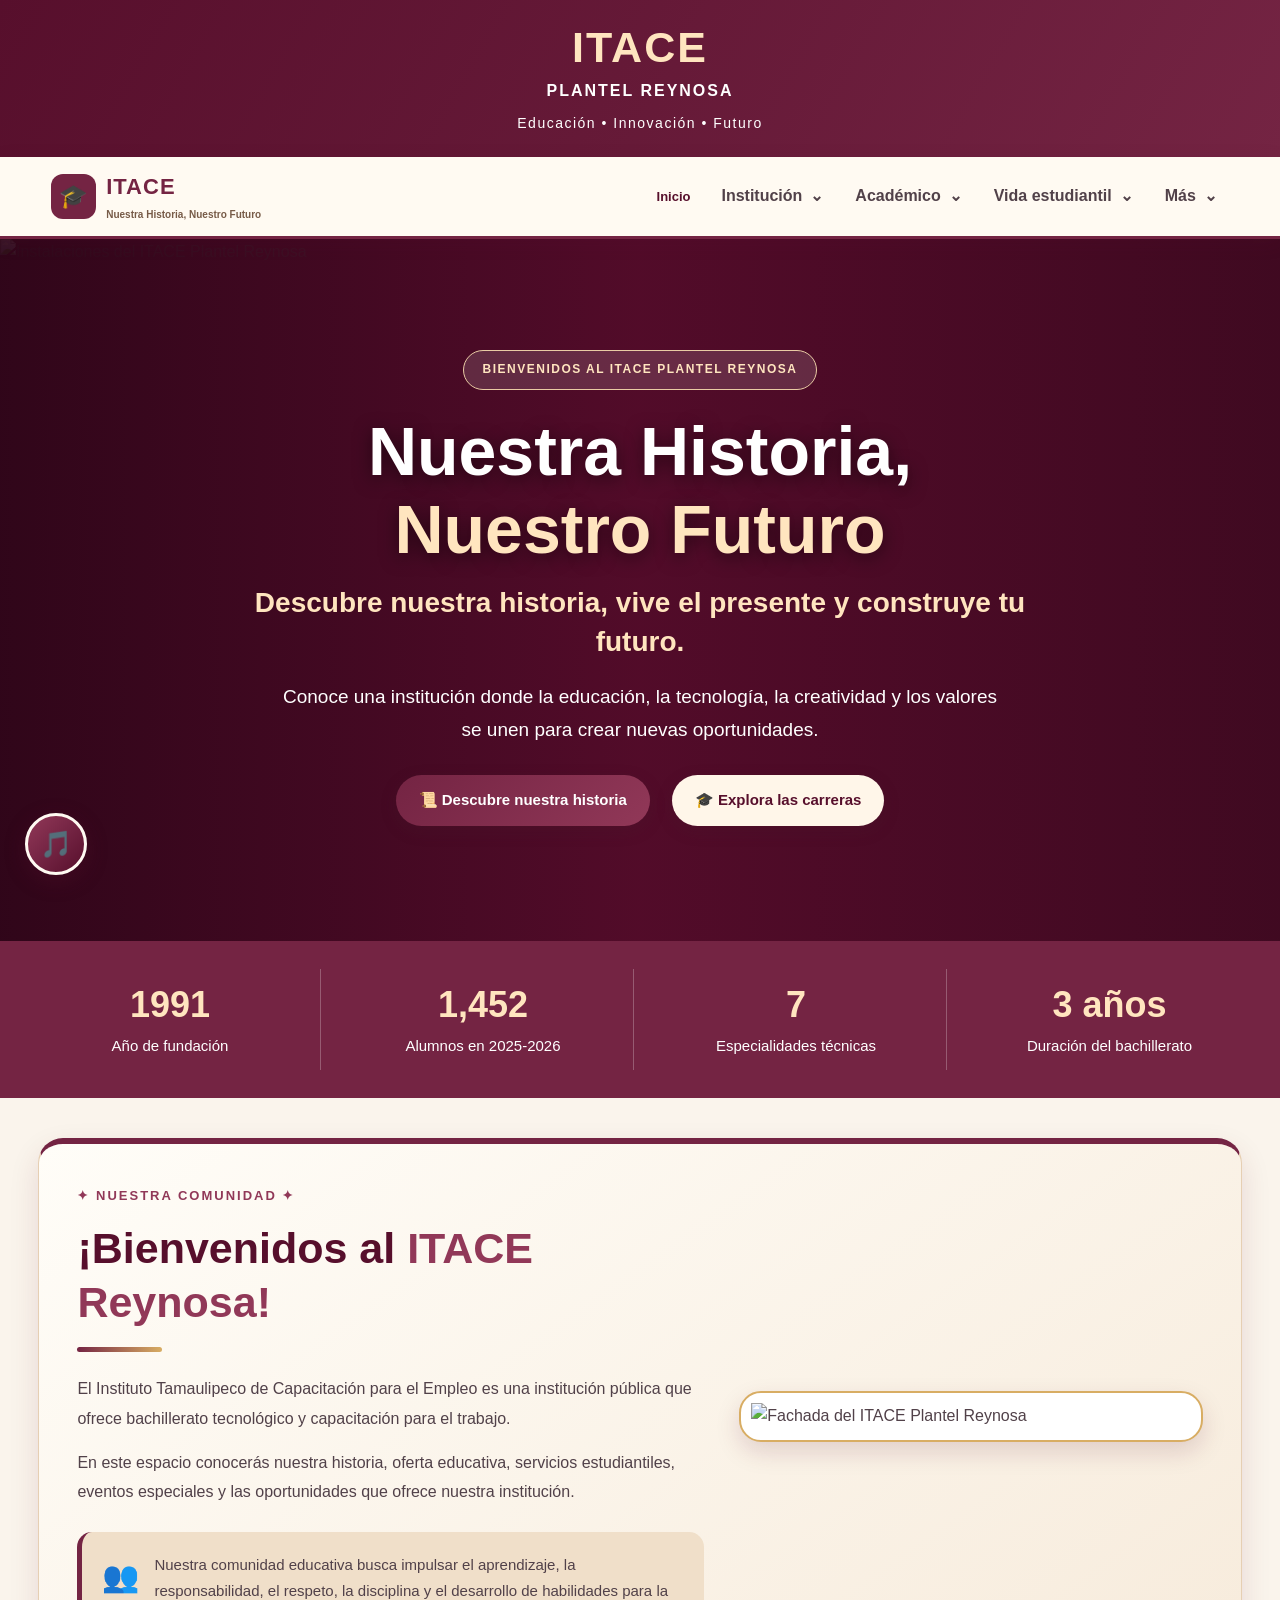
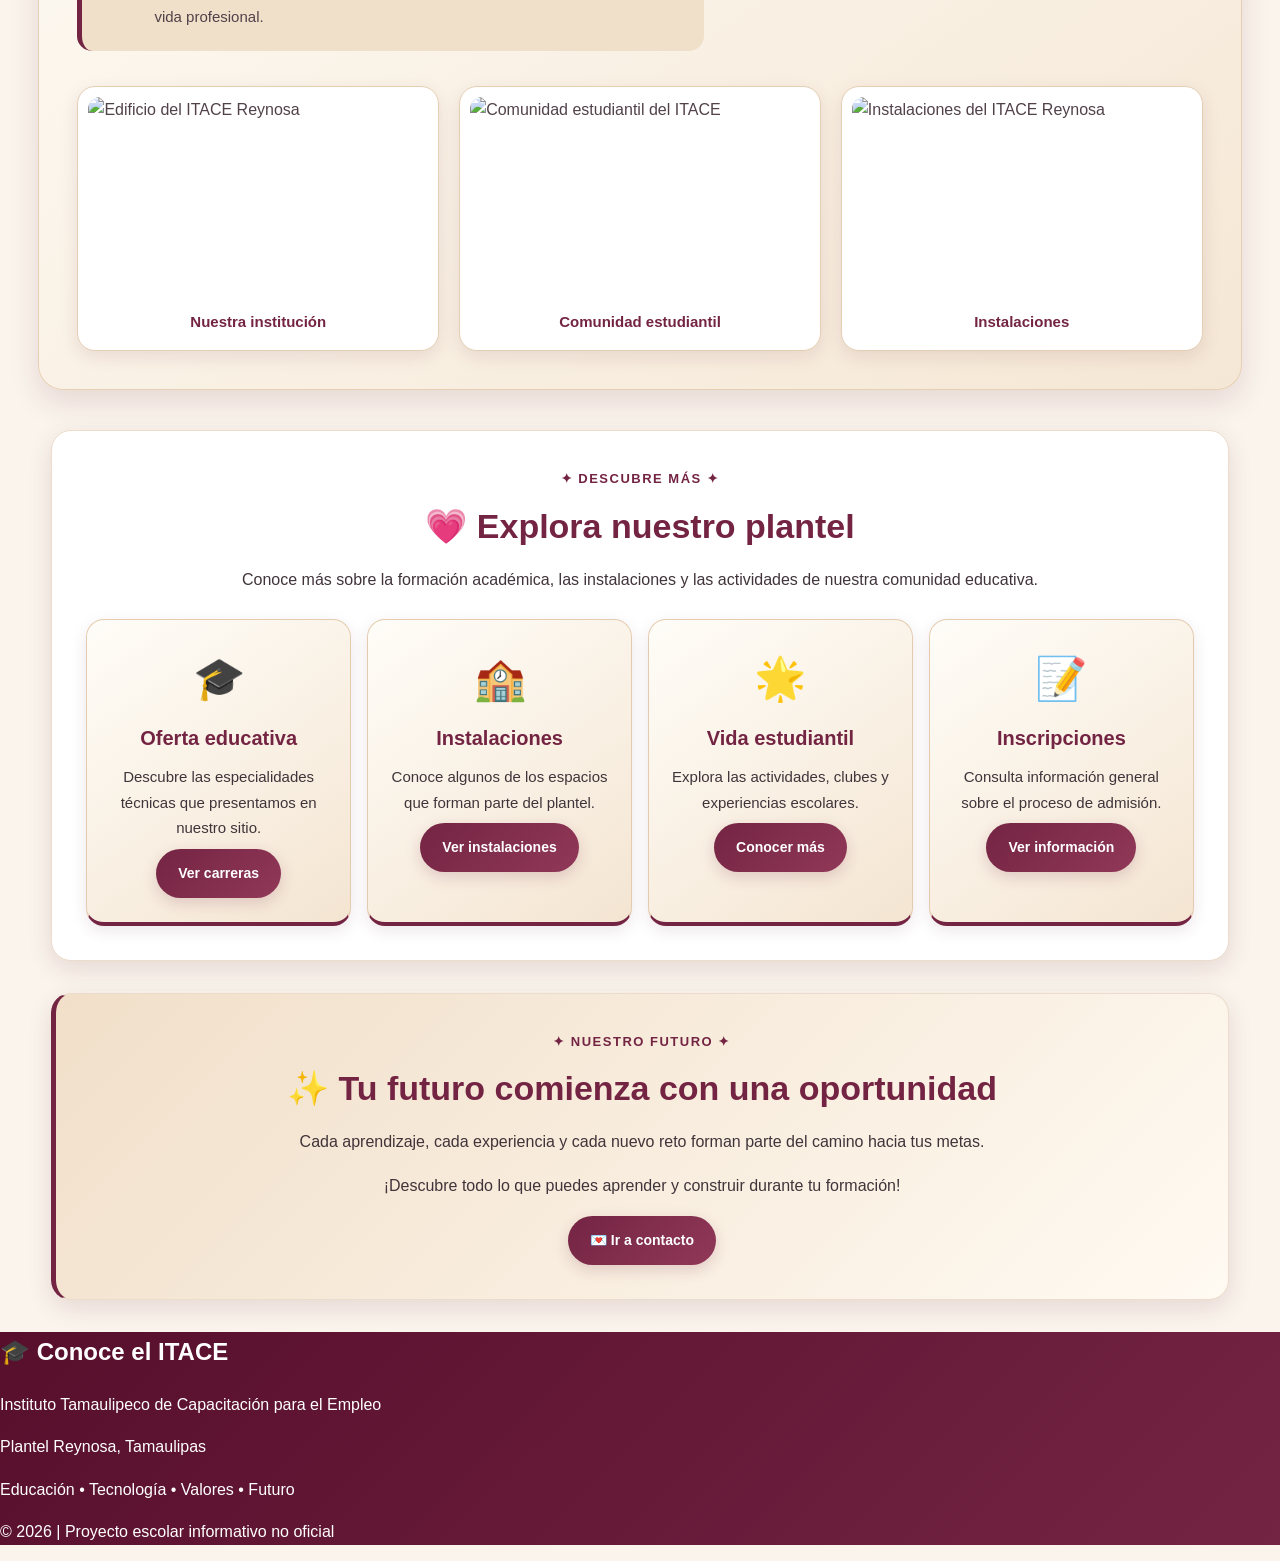
==== commit a547fad1: "Se reacomodo el menu a una mejor opcion para que no se vea tan amontonado, tambien se agregaron unos" ====
--- a/index.html
+++ b/index.html
@@ -24,7 +24,7 @@
 <!-- MENÚ DE NAVEGACIÓN -->
 <nav class="menu-principal" aria-label="Menú principal">
 
-    <a href="index.html#inicio" class="marca-itace">
+    <a href="#inicio" class="marca-itace">
         <span class="marca-icono">🎓</span>
         <span class="marca-texto">
             <strong>ITACE</strong>
@@ -43,23 +43,71 @@
     </button>
 
     <div class="enlaces-menu" id="enlacesMenu">
-        <a href="index.html#inicio">Inicio</a>
-        <a href="paginas/conocenos.html#historia">Historia</a>
-        <a href="paginas/identidad.html#identidad">Identidad</a>
-        <a href="paginas/oferta-educativa.html#carreras">Carreras</a>
-        <a href="paginas/docentes.html#docentes">Docentes</a>
-        <a href="paginas/proyectos.html#proyectos">Proyectos</a>
-        <a href="paginas/noticias.html#noticias">Noticias</a>
-        <a href="paginas/eventos.html#eventos">Eventos</a>
-        <a href="paginas/vida-estudiantil.html#beneficios">Beneficios</a>
-        <a href="paginas/vida-estudiantil.html#clubes">Clubes</a>
-        <a href="paginas/vida-estudiantil.html#cursos">Cursos</a>
-        <a href="paginas/galeria.html#galeria">Galería</a>
-        <a href="paginas/instalaciones.html#instalaciones">Instalaciones</a>
-        <a href="paginas/admisiones.html#inscripciones">Inscripciones</a>
-        <a href="paginas/preguntas.html#preguntas">Preguntas</a>
-        <a href="paginas/contacto.html#contacto">Contacto</a>
-    </div>
+
+        <a href="#inicio">Inicio</a>
+
+        <!-- INSTITUCIÓN -->
+        <div class="menu-grupo">
+            <button class="menu-desplegable" type="button"
+                    aria-expanded="false">
+                Institución <span>⌄</span>
+            </button>
+
+            <div class="submenu-itace">
+                <a href="paginas/conocenos.html#historia">Historia</a>
+                <a href="paginas/identidad.html#identidad">Identidad</a>
+                <a href="paginas/instalaciones.html#instalaciones">Instalaciones</a>
+                <a href="paginas/contacto.html#contacto">Contacto</a>
+            </div>
+        </div>
+
+        <!-- ACADÉMICO -->
+        <div class="menu-grupo">
+            <button class="menu-desplegable" type="button"
+                    aria-expanded="false">
+                Académico <span>⌄</span>
+            </button>
+
+            <div class="submenu-itace">
+                <a href="paginas/oferta-educativa.html#carreras">Carreras</a>
+                <a href="paginas/docentes.html#docentes">Docentes</a>
+                <a href="paginas/proyectos.html#proyectos">Proyectos</a>
+            </div>
+        </div>
+
+        <!-- VIDA ESTUDIANTIL -->
+        <div class="menu-grupo">
+            <button class="menu-desplegable" type="button"
+                    aria-expanded="false">
+                Vida estudiantil <span>⌄</span>
+            </button>
+
+            <div class="submenu-itace">
+                <a href="paginas/vida-estudiantil.html#beneficios">Beneficios</a>
+                <a href="paginas/vida-estudiantil.html#clubes">Clubes</a>
+                <a href="paginas/vida-estudiantil.html#cursos">Cursos</a>
+                <a href="paginas/galeria.html#galeria">Galería</a>
+            </div>
+        </div>
+
+        <!-- MÁS -->
+        <div class="menu-grupo">
+            <button class="menu-desplegable" type="button"
+                    aria-expanded="false">
+                Más <span>⌄</span>
+            </button>
+
+            <div class="submenu-itace">
+                <a href="paginas/noticias.html#noticias">Noticias</a>
+                <a href="paginas/eventos.html#eventos">Eventos</a>
+                <a href="paginas/admisiones.html#inscripciones">Inscripciones</a>
+                <a href="paginas/preguntas.html#preguntas">Preguntas</a>
+            </div>
+        </div>
+
+    </div>
+</nav>
+
 </nav>
 
 <main>
--- a/css/style.css
+++ b/css/style.css
@@ -108,6 +108,60 @@
     border-bottom: 3px solid var(--guinda);
     box-shadow: 0 4px 18px #570f2c1f;
 }
+
+/* =====================================
+   CORRECCIÓN DEL MENÚ ITACE
+===================================== */
+
+@media (min-width: 769px) {
+
+    .menu-principal {
+        display: flex;
+        align-items: center;
+        justify-content: space-between;
+        gap: 20px;
+        width: 100%;
+        max-width: 100%;
+        box-sizing: border-box;
+    }
+
+    .menu-principal .enlaces-menu {
+        display: flex;
+        flex-direction: row;
+        align-items: center;
+        justify-content: flex-end;
+        flex-wrap: nowrap;
+        gap: 8px;
+        width: auto;
+        min-width: 0;
+    }
+
+    .menu-principal .menu-grupo {
+        position: relative;
+        width: auto;
+        flex: 0 0 auto;
+    }
+
+    .menu-principal .menu-desplegable {
+        width: auto;
+        white-space: nowrap;
+        padding: 10px 12px;
+    }
+
+    .menu-principal .enlaces-menu > a {
+        white-space: nowrap;
+    }
+
+    .menu-principal .submenu-itace {
+        position: absolute;
+        top: 100%;
+        left: 0;
+        width: max-content;
+        min-width: 190px;
+        max-width: 260px;
+    }
+}
+
 /* ==========================================
    4. LOGOTIPO Y NOMBRE DEL PLANTEL
 ========================================== */
@@ -3474,65 +3528,319 @@
     }
 }
 
+
 /* ==========================================
    52. EVENTOS ESCOLARES
 ========================================== */
+
+/* BORDE SUPERIOR */
 
 #eventos,
 #eventos-escolares {
     border-top: 5px solid #742443;
 }
 
-.eventos-grid,
-.grid-eventos,
-.proximos-eventos-grid {
+/* ==========================================
+   PRESENTACIÓN DE EVENTOS
+========================================== */
+
+#eventos .eventos-presentacion {
+    display: flex;
+    align-items: center;
+    gap: 25px;
+    padding: 30px;
+    margin: 35px auto;
+    max-width: 1100px;
+
+    background: #fff8f1;
+    border: 2px solid #ead7bd;
+    border-radius: 22px;
+    box-shadow: 0 7px 20px rgba(87, 15, 44, 0.08);
+}
+
+#eventos .eventos-presentacion-icono {
+    font-size: 55px;
+    flex-shrink: 0;
+}
+
+#eventos .eventos-presentacion-texto h3 {
+    color: #742443;
+    font-size: 25px;
+    margin: 10px 0;
+}
+
+#eventos .eventos-presentacion-texto p {
+    color: #55464d;
+    font-size: 15px;
+    line-height: 1.7;
+    margin-bottom: 12px;
+}
+
+/* ==========================================
+   ENCABEZADO DE EVENTOS DESTACADOS
+========================================== */
+
+#eventos .eventos-destacados {
+    max-width: 1250px;
+    margin: 60px auto;
+}
+
+#eventos .eventos-destacados-encabezado {
+    text-align: center;
+    max-width: 850px;
+    margin: 0 auto 35px;
+}
+
+#eventos .eventos-destacados-encabezado span {
+    color: #a47736;
+    font-size: 13px;
+    font-weight: bold;
+    letter-spacing: 2px;
+}
+
+#eventos .eventos-destacados-encabezado h3 {
+    color: #742443;
+    font-size: clamp(25px, 3vw, 34px);
+    margin: 12px 0;
+}
+
+#eventos .eventos-destacados-encabezado p {
+    color: #65575e;
+    font-size: 16px;
+    line-height: 1.7;
+}
+
+/* ==========================================
+   CONTENEDOR DE LOS CUATRO EVENTOS
+========================================== */
+
+#eventos .eventos-grid-reales {
     display: grid;
-    grid-template-columns: repeat(3, minmax(0, 1fr));
-    gap: 20px;
-    margin-top: 25px;
-}
-
-.evento-card,
-.tarjeta-evento {
+    grid-template-columns: repeat(2, minmax(0, 1fr));
+    gap: 30px;
+    max-width: 1100px;
+    margin: 35px auto;
+    align-items: stretch;
+}
+
+/* ==========================================
+   TARJETAS DE EVENTOS
+========================================== */
+
+#eventos .eventos-grid-reales .evento-card {
     display: flex;
     flex-direction: column;
+    align-items: stretch;
+    gap: 0;
+
+    width: 100%;
     min-width: 0;
+    height: 100%;
+    padding: 0;
+    margin: 0;
+
+    background: #ffffff;
+    border: 1px solid #e8d8c9;
+    border-bottom: 4px solid #742443;
+    border-radius: 22px;
     overflow: hidden;
-    background: #fffdf8;
-    border: 1px solid #e6cfb3;
-    border-bottom: 4px solid #742443;
-    border-radius: 20px;
-    box-shadow: 0 7px 20px #570f2c1f;
-    transition: 0.3s ease;
-}
-
-.evento-card:hover,
-.tarjeta-evento:hover {
-    transform: translateY(-5px);
-    box-shadow: 0 12px 28px #570f2c30;
-}
-
-.evento-card img,
-.tarjeta-evento img {
+
+    text-align: left;
+    box-shadow: 0 8px 25px rgba(88, 24, 51, 0.12);
+
+    transition: transform 0.3s ease,
+                box-shadow 0.3s ease;
+}
+
+#eventos .eventos-grid-reales .evento-card:hover {
+    transform: translateY(-6px);
+    box-shadow: 0 15px 30px rgba(88, 24, 51, 0.20);
+}
+
+/* ==========================================
+   IMÁGENES DE LOS EVENTOS
+========================================== */
+
+#eventos .eventos-grid-reales .evento-imagen {
     display: block;
     width: 100%;
-    height: 215px;
+    height: 260px;
     object-fit: cover;
-}
-
-.evento-card h3,
-.tarjeta-evento h3 {
+    object-position: center;
+    flex-shrink: 0;
+}
+
+/* ==========================================
+   CONTENIDO DE LAS TARJETAS
+========================================== */
+
+#eventos .evento-contenido {
+    display: flex;
+    flex-direction: column;
+    align-items: stretch;
+    flex: 1;
+    gap: 0;
+    padding: 24px;
+}
+
+/* FECHAS */
+
+#eventos .evento-fecha {
+    display: inline-block;
+    align-self: flex-start;
+
+    background: #f5e9ed;
+    color: #742443;
+
+    border-radius: 25px;
+    padding: 8px 14px;
+    margin-bottom: 14px;
+
+    font-size: 13px;
+    font-weight: bold;
+}
+
+/* ICONOS */
+
+#eventos .eventos-grid-reales .evento-icono {
+    font-size: 30px;
+    line-height: 1.2;
+    margin: 0 0 12px;
+    padding: 0;
+}
+
+/* TÍTULOS */
+
+#eventos .eventos-grid-reales .evento-card h4 {
     color: #742443;
     font-size: 21px;
-}
-
-.evento-card p,
-.tarjeta-evento p {
-    color: #40343a;
+    line-height: 1.4;
+
+    margin: 0 0 16px;
+    padding: 0;
+    text-align: left;
+}
+
+/* DESCRIPCIONES */
+
+#eventos .eventos-grid-reales .evento-card p {
+    color: #574c51;
     font-size: 15px;
-    line-height: 1.7;
-}
-
+    line-height: 1.75;
+
+    margin: 0 0 13px;
+    padding: 0;
+    text-align: left;
+}
+
+/* ETIQUETAS */
+
+#eventos .eventos-grid-reales .evento-etiqueta {
+    display: inline-block;
+    align-self: flex-start;
+
+    margin: auto 0 18px;
+    padding: 8px 13px;
+
+    background: #fff1da;
+    color: #80561f;
+
+    border-radius: 20px;
+    font-size: 13px;
+    font-weight: bold;
+}
+
+/* ==========================================
+   BOTONES DE FACEBOOK
+========================================== */
+
+#eventos .evento-enlace {
+    display: block;
+    width: 100%;
+
+    background: #742443;
+    color: #ffffff;
+
+    border-radius: 25px;
+    padding: 14px 18px;
+
+    text-align: center;
+    text-decoration: none;
+    font-size: 14px;
+    font-weight: bold;
+
+    transition: background 0.3s ease;
+}
+
+#eventos .evento-enlace:hover {
+    background: #a43b60;
+    color: #ffffff;
+}
+
+#eventos .evento-enlace:focus-visible {
+    outline: 3px solid #c99a50;
+    outline-offset: 3px;
+}
+
+/* ==========================================
+   DISEÑO RESPONSIVO - TABLETAS
+========================================== */
+
+@media (max-width: 850px) {
+
+    #eventos .eventos-grid-reales {
+        grid-template-columns: repeat(2, minmax(0, 1fr));
+        gap: 18px;
+    }
+
+    #eventos .evento-imagen {
+        height: 210px;
+    }
+
+    #eventos .evento-contenido {
+        padding: 18px;
+    }
+
+}
+
+/* ==========================================
+   DISEÑO RESPONSIVO - CELULARES
+========================================== */
+
+@media (max-width: 650px) {
+
+    #eventos .eventos-presentacion {
+        flex-direction: column;
+        text-align: center;
+        padding: 22px;
+    }
+
+    #eventos .eventos-presentacion-icono {
+        font-size: 45px;
+    }
+
+    #eventos .eventos-destacados {
+        margin: 40px auto;
+    }
+
+    #eventos .eventos-grid-reales {
+        grid-template-columns: 1fr;
+        gap: 25px;
+    }
+
+    #eventos .evento-imagen {
+        height: 230px;
+    }
+
+    #eventos .evento-contenido {
+        padding: 20px;
+    }
+
+    #eventos .eventos-grid-reales .evento-card h4 {
+        font-size: 19px;
+    }
+
+}
 /* ==========================================
    53. DISEÑO RESPONSIVO
 ========================================== */
@@ -3765,6 +4073,421 @@
     background: #742443;
     color: white;
     border-color: #742443;
+}
+        /* =====================================
+           GALERÍA ITACE
+        ===================================== */
+
+        .album-itace {
+            padding: 65px 5%;
+            background: linear-gradient(
+                180deg,
+                #fff8fb,
+                #ffeef5,
+                #fff9fc
+            );
+        }
+
+        .album-encabezado {
+            text-align: center;
+            max-width: 850px;
+            margin: 0 auto 35px;
+        }
+
+        .album-etiqueta {
+            display: inline-block;
+            color: #b64d7c;
+            font-size: 14px;
+            font-weight: bold;
+            letter-spacing: 2px;
+            margin-bottom: 15px;
+        }
+
+        .album-encabezado h1 {
+            color: #8d315d;
+            font-size: clamp(28px, 4vw, 44px);
+            margin-bottom: 18px;
+        }
+
+        .album-encabezado p {
+            color: #76586b;
+            line-height: 1.8;
+            font-size: 16px;
+        }
+
+        .album-decoracion {
+            color: #d66d9c;
+            font-size: 25px;
+            margin-top: 20px;
+        }
+
+        /* FILTROS */
+
+        .album-filtros {
+            display: flex;
+            justify-content: center;
+            flex-wrap: wrap;
+            gap: 12px;
+            margin-bottom: 35px;
+        }
+
+        .filtro-album {
+            border: 2px solid #e6a5c4;
+            border-radius: 30px;
+            background: white;
+            color: #8d315d;
+            padding: 11px 22px;
+            font-weight: bold;
+            cursor: pointer;
+            transition: 0.3s;
+        }
+
+        .filtro-album:hover,
+        .filtro-album.activo {
+            background: #b8497d;
+            border-color: #b8497d;
+            color: white;
+            transform: translateY(-2px);
+        }
+
+        /* GALERÍA */
+
+        .album-itace .album-galeria {
+            display: grid;
+            grid-template-columns: repeat(4, minmax(0, 1fr));
+            gap: 22px;
+            max-width: 1400px;
+            margin: auto;
+        }
+
+        .album-itace .album-foto {
+            min-width: 0;
+            margin: 0;
+            border-radius: 20px;
+            overflow: hidden;
+            background: white;
+            box-shadow: 0 7px 22px #7e2f571f;
+            transition: 0.3s;
+        }
+
+        .album-itace .album-foto:hover {
+            transform: translateY(-6px);
+            box-shadow: 0 14px 30px #7e2f5733;
+        }
+
+        .album-itace .album-abrir {
+            display: block;
+            width: 100%;
+            padding: 0;
+            border: 0;
+            background: #fce4ee;
+            cursor: zoom-in;
+            overflow: hidden;
+        }
+
+        .album-itace .album-abrir img {
+            display: block;
+            width: 100%;
+            height: 205px;
+            object-fit: cover;
+            transition: transform 0.4s;
+        }
+
+        .album-itace .album-foto:hover img {
+            transform: scale(1.07);
+        }
+
+        .album-itace .album-foto figcaption {
+            padding: 17px;
+        }
+
+        .album-itace .album-foto figcaption span {
+            color: #b8497d;
+            font-size: 12px;
+            font-weight: bold;
+        }
+
+        .album-itace .album-foto figcaption h3 {
+            color: #813657;
+            margin: 8px 0;
+            font-size: 17px;
+        }
+
+        .album-itace .album-foto figcaption p {
+            color: #806b77;
+            font-size: 13px;
+            line-height: 1.5;
+        }
+
+        /* VER MÁS */
+
+        .album-acciones {
+            text-align: center;
+            margin-top: 35px;
+        }
+
+        .album-ver-mas {
+            padding: 14px 30px;
+            border: none;
+            border-radius: 30px;
+            background: #b8497d;
+            color: white;
+            font-size: 15px;
+            font-weight: bold;
+            cursor: pointer;
+            transition: 0.3s;
+        }
+
+        .album-ver-mas:hover {
+            background: #8d315d;
+            transform: translateY(-3px);
+        }
+
+        .album-vacio,
+        .album-indicacion {
+            text-align: center;
+            margin-top: 25px;
+            color: #995675;
+        }
+
+        /* VENTANA DE FOTOGRAFÍA */
+
+        #albumModal {
+            position: fixed;
+            inset: 0;
+            z-index: 99999;
+            background: rgba(32, 13, 29, 0.90);
+            display: flex;
+            align-items: center;
+            justify-content: center;
+            padding: 20px;
+        }
+
+        #albumModal .album-modal-contenido {
+            position: relative;
+            width: min(900px, 100%);
+            max-height: 95vh;
+            overflow-y: auto;
+            padding: 25px;
+            border-radius: 22px;
+            background: #fff7fb;
+            text-align: center;
+        }
+
+        #albumModal .album-cerrar {
+            position: absolute;
+            top: 10px;
+            right: 13px;
+            z-index: 2;
+            width: 40px;
+            height: 40px;
+            border: none;
+            border-radius: 50%;
+            background: #b8497d;
+            color: white;
+            font-size: 22px;
+            cursor: pointer;
+        }
+
+        #albumModal .album-modal-imagen {
+            display: flex;
+            align-items: center;
+            justify-content: space-between;
+            gap: 12px;
+            margin-top: 35px;
+        }
+
+        #albumModal #albumImagenGrande {
+            width: min(700px, 100%);
+            max-width: calc(100% - 100px);
+            max-height: 65vh;
+            object-fit: contain;
+            border-radius: 14px;
+        }
+
+        #albumModal .album-flecha {
+            flex-shrink: 0;
+            width: 42px;
+            height: 42px;
+            border: none;
+            border-radius: 50%;
+            background: #b8497d;
+            color: white;
+            font-size: 22px;
+            cursor: pointer;
+        }
+
+        #albumModal h3 {
+            margin-top: 18px;
+            color: #813657;
+        }
+
+        #albumModal p {
+            margin: 8px 0;
+            color: #806b77;
+        }
+
+        #albumContador {
+            color: #b8497d;
+            font-weight: bold;
+        }
+
+        /* ELEMENTOS OCULTOS */
+
+        .album-itace .album-foto[hidden],
+        #albumVacio[hidden],
+        #albumVerMas[hidden],
+        #albumModal[hidden] {
+            display: none !important;
+        }
+
+        /* TABLETAS */
+
+        @media (max-width: 1050px) {
+            .album-itace .album-galeria {
+                grid-template-columns: repeat(3, minmax(0, 1fr));
+            }
+        }
+
+        @media (max-width: 800px) {
+            .album-itace .album-galeria {
+                grid-template-columns: repeat(2, minmax(0, 1fr));
+            }
+        }
+
+        /* CELULARES */
+
+        @media (max-width: 550px) {
+            .album-itace {
+                padding: 40px 15px;
+            }
+
+            .album-itace .album-galeria {
+                grid-template-columns: 1fr;
+                gap: 20px;
+            }
+
+            .album-itace .album-abrir img {
+                height: 240px;
+            }
+
+            .filtro-album {
+                padding: 9px 14px;
+                font-size: 13px;
+            }
+
+            #albumModal {
+                padding: 10px;
+            }
+
+            #albumModal .album-modal-contenido {
+                padding: 15px;
+            }
+
+            #albumModal .album-flecha {
+                width: 34px;
+                height: 34px;
+                font-size: 17px;
+            }
+
+            #albumModal #albumImagenGrande {
+                max-width: calc(100% - 80px);
+            }
+        }
+  
+/* =====================================
+   GALERÍA DE VIDEOS ITACE
+===================================== */
+
+.galeria-videos {
+    margin: 70px auto 20px;
+    max-width: 1400px;
+}
+
+.videos-encabezado {
+    text-align: center;
+    margin-bottom: 35px;
+}
+
+.videos-encabezado h2 {
+    color: #8d315d;
+    font-size: clamp(25px, 4vw, 36px);
+    margin-bottom: 15px;
+}
+
+.videos-encabezado p {
+    color: #76586b;
+    line-height: 1.7;
+}
+
+.videos-grid {
+    display: grid;
+    grid-template-columns: repeat(3, minmax(0, 1fr));
+    gap: 25px;
+}
+
+.video-tarjeta {
+    background: white;
+    border-radius: 20px;
+    overflow: hidden;
+    box-shadow: 0 7px 22px rgba(126, 47, 87, 0.12);
+    transition: transform 0.3s, box-shadow 0.3s;
+}
+
+.video-tarjeta:hover {
+    transform: translateY(-6px);
+    box-shadow: 0 14px 30px rgba(126, 47, 87, 0.20);
+}
+
+.video-tarjeta video {
+    display: block;
+    width: 100%;
+    aspect-ratio: 16 / 9;
+    object-fit: contain;
+    background: #23141e;
+}
+
+.video-informacion {
+    padding: 20px;
+}
+
+.video-informacion span {
+    color: #b8497d;
+    font-size: 12px;
+    font-weight: bold;
+}
+
+.video-informacion h3 {
+    color: #813657;
+    margin: 10px 0;
+    font-size: 18px;
+}
+
+.video-informacion p {
+    color: #806b77;
+    font-size: 14px;
+    line-height: 1.6;
+}
+
+/* TABLETAS */
+
+@media (max-width: 900px) {
+    .videos-grid {
+        grid-template-columns: repeat(2, minmax(0, 1fr));
+    }
+}
+
+/* CELULARES */
+
+@media (max-width: 600px) {
+    .galeria-videos {
+        margin-top: 50px;
+    }
+
+    .videos-grid {
+        grid-template-columns: 1fr;
+        gap: 20px;
+    }
 }
 
 /* ==========================================
@@ -18249,3 +18972,107 @@
         font-size: 18px;
     }
 }
+
+/* =====================================
+   MENÚ ITACE DESPLEGABLE POR CLIC
+===================================== */
+
+.menu-principal {
+    overflow: visible;
+}
+
+.menu-principal .enlaces-menu {
+    align-items: center;
+}
+
+.menu-grupo {
+    position: relative;
+}
+
+.menu-desplegable {
+    display: flex;
+    align-items: center;
+    justify-content: space-between;
+    gap: 8px;
+    padding: 12px 14px;
+    border: none;
+    border-radius: 8px;
+    background: transparent;
+    color: inherit;
+    font: inherit;
+    font-weight: bold;
+    cursor: pointer;
+    transition: background 0.3s;
+}
+
+.menu-desplegable:hover,
+.menu-grupo.abierto > .menu-desplegable {
+    background: #a8476e;
+    color: white;
+}
+
+.menu-desplegable span {
+    transition: transform 0.3s;
+}
+
+.menu-grupo.abierto > .menu-desplegable span {
+    transform: rotate(180deg);
+}
+
+.submenu-itace {
+    display: none;
+    position: absolute;
+    top: 100%;
+    left: 0;
+    z-index: 1100;
+    min-width: 210px;
+    padding: 8px;
+    border-radius: 12px;
+    background: #fffafc;
+    box-shadow: 0 10px 25px rgba(0, 0, 0, 0.16);
+}
+
+.menu-grupo.abierto > .submenu-itace {
+    display: flex;
+    flex-direction: column;
+}
+
+.menu-principal .submenu-itace a {
+    display: block;
+    padding: 11px 14px;
+    border-radius: 7px;
+    color: #742443;
+    text-decoration: none;
+}
+
+.menu-principal .submenu-itace a:hover {
+    background: #f8e4ee;
+    color: #742443;
+}
+
+/* MENÚ EN CELULARES */
+
+@media (max-width: 768px) {
+
+    .menu-principal .enlaces-menu {
+        align-items: stretch;
+    }
+
+    .menu-grupo {
+        width: 100%;
+    }
+
+    .menu-desplegable {
+        width: 100%;
+        text-align: left;
+    }
+
+    .submenu-itace {
+        position: static;
+        width: 100%;
+        min-width: 0;
+        margin: 4px 0 8px;
+        background: #fff1f7;
+        box-shadow: none;
+    }
+}
